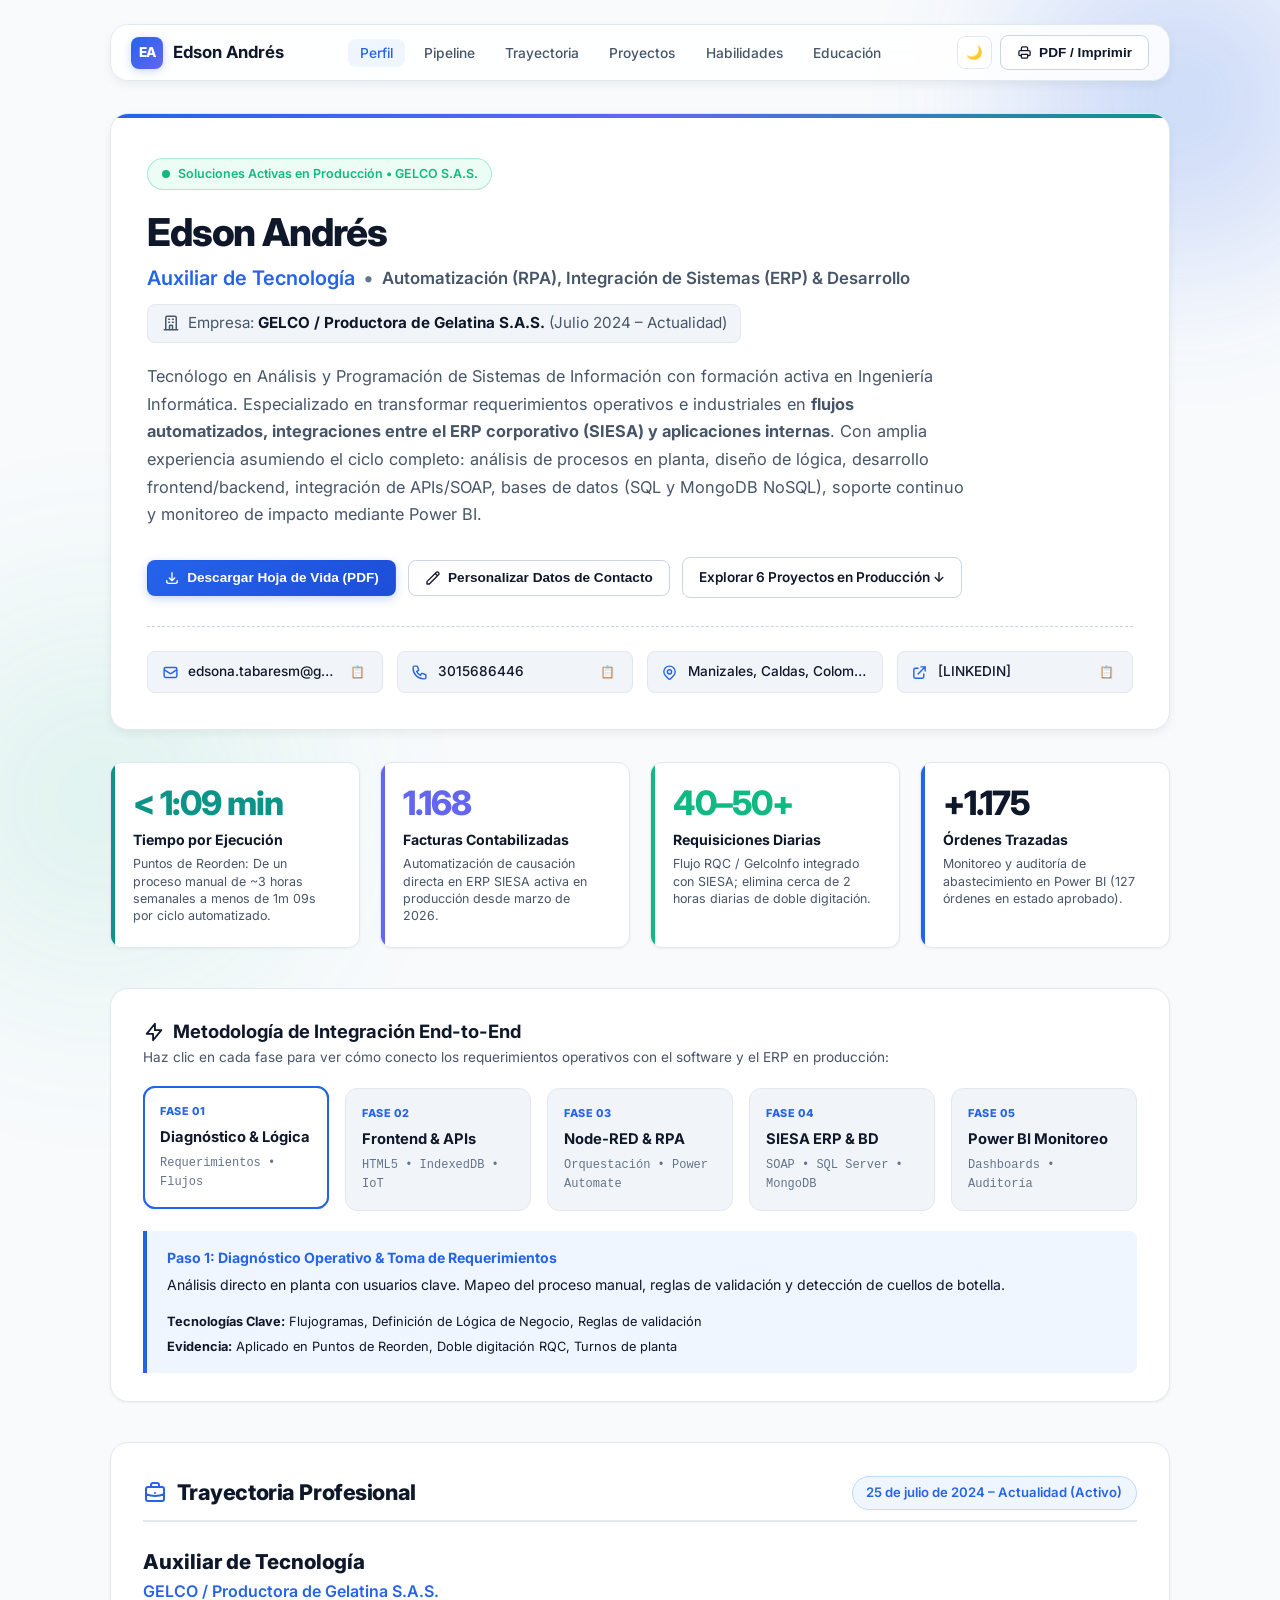
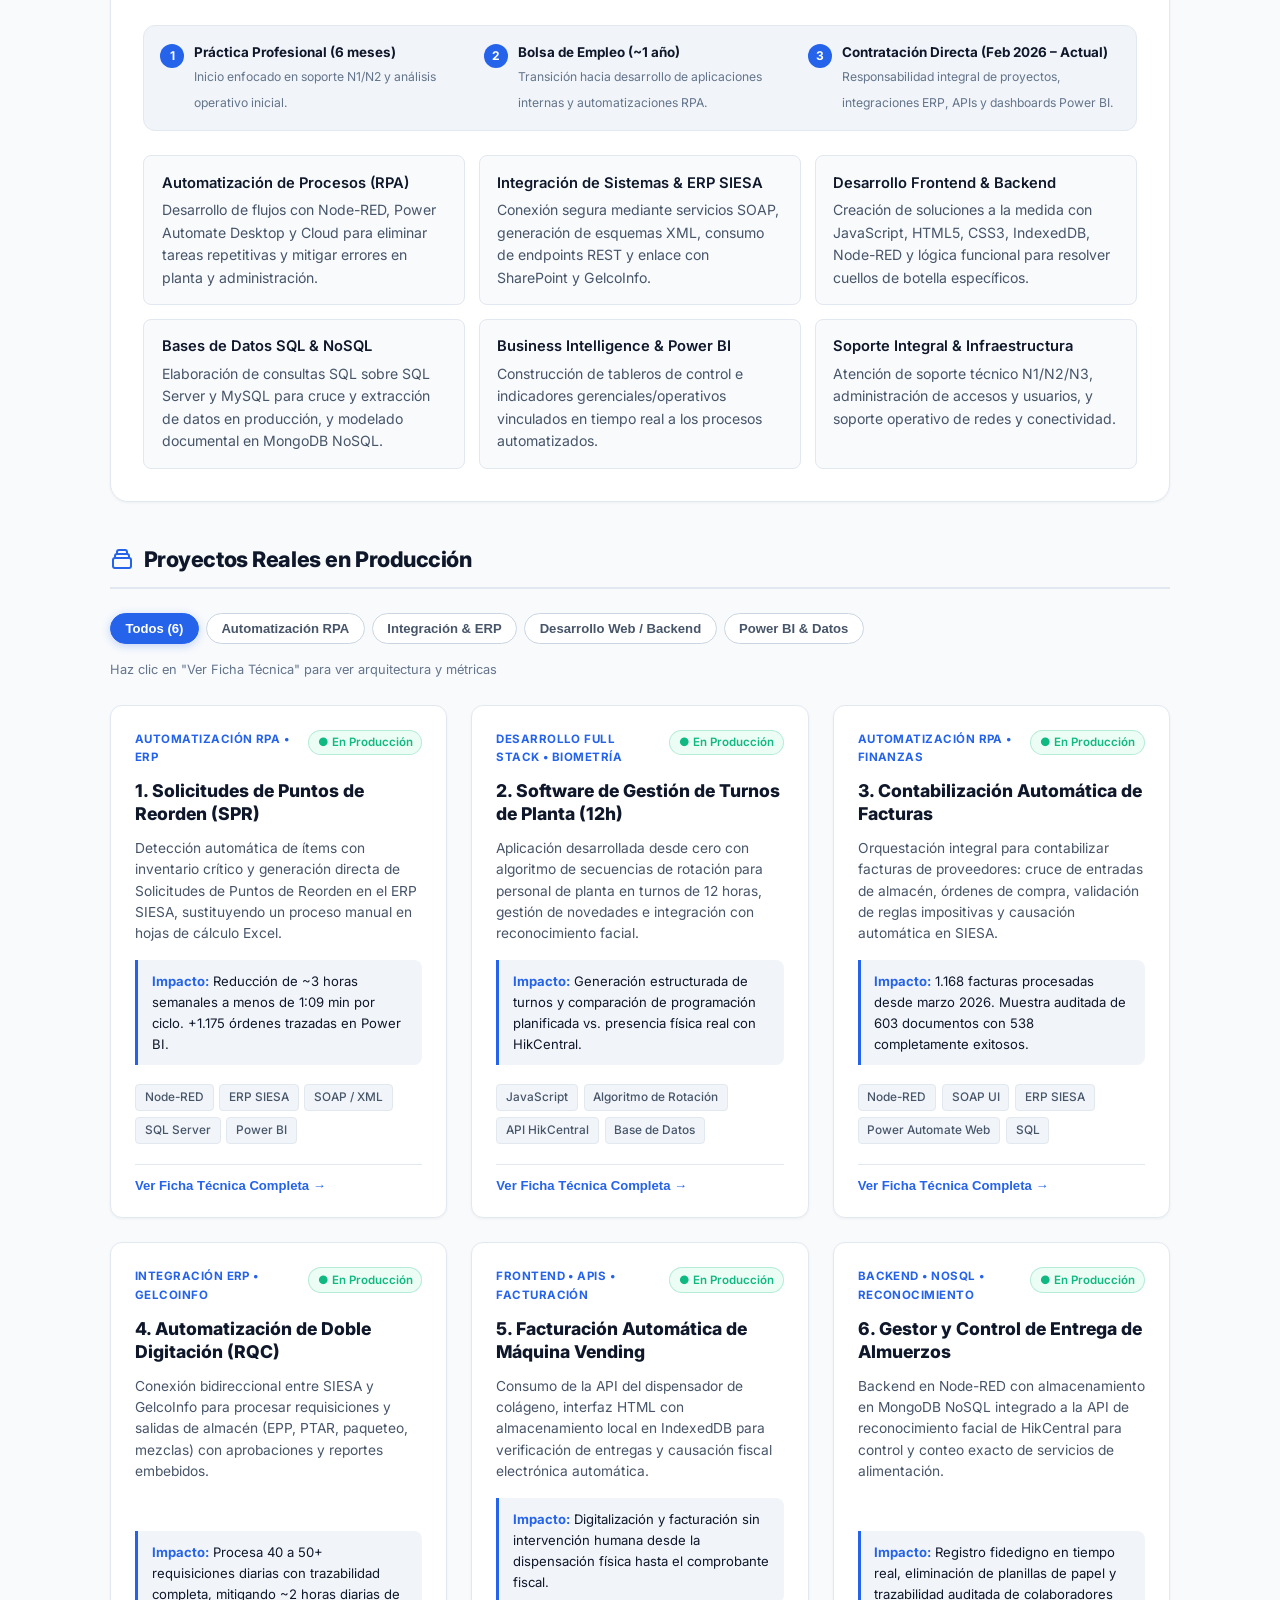
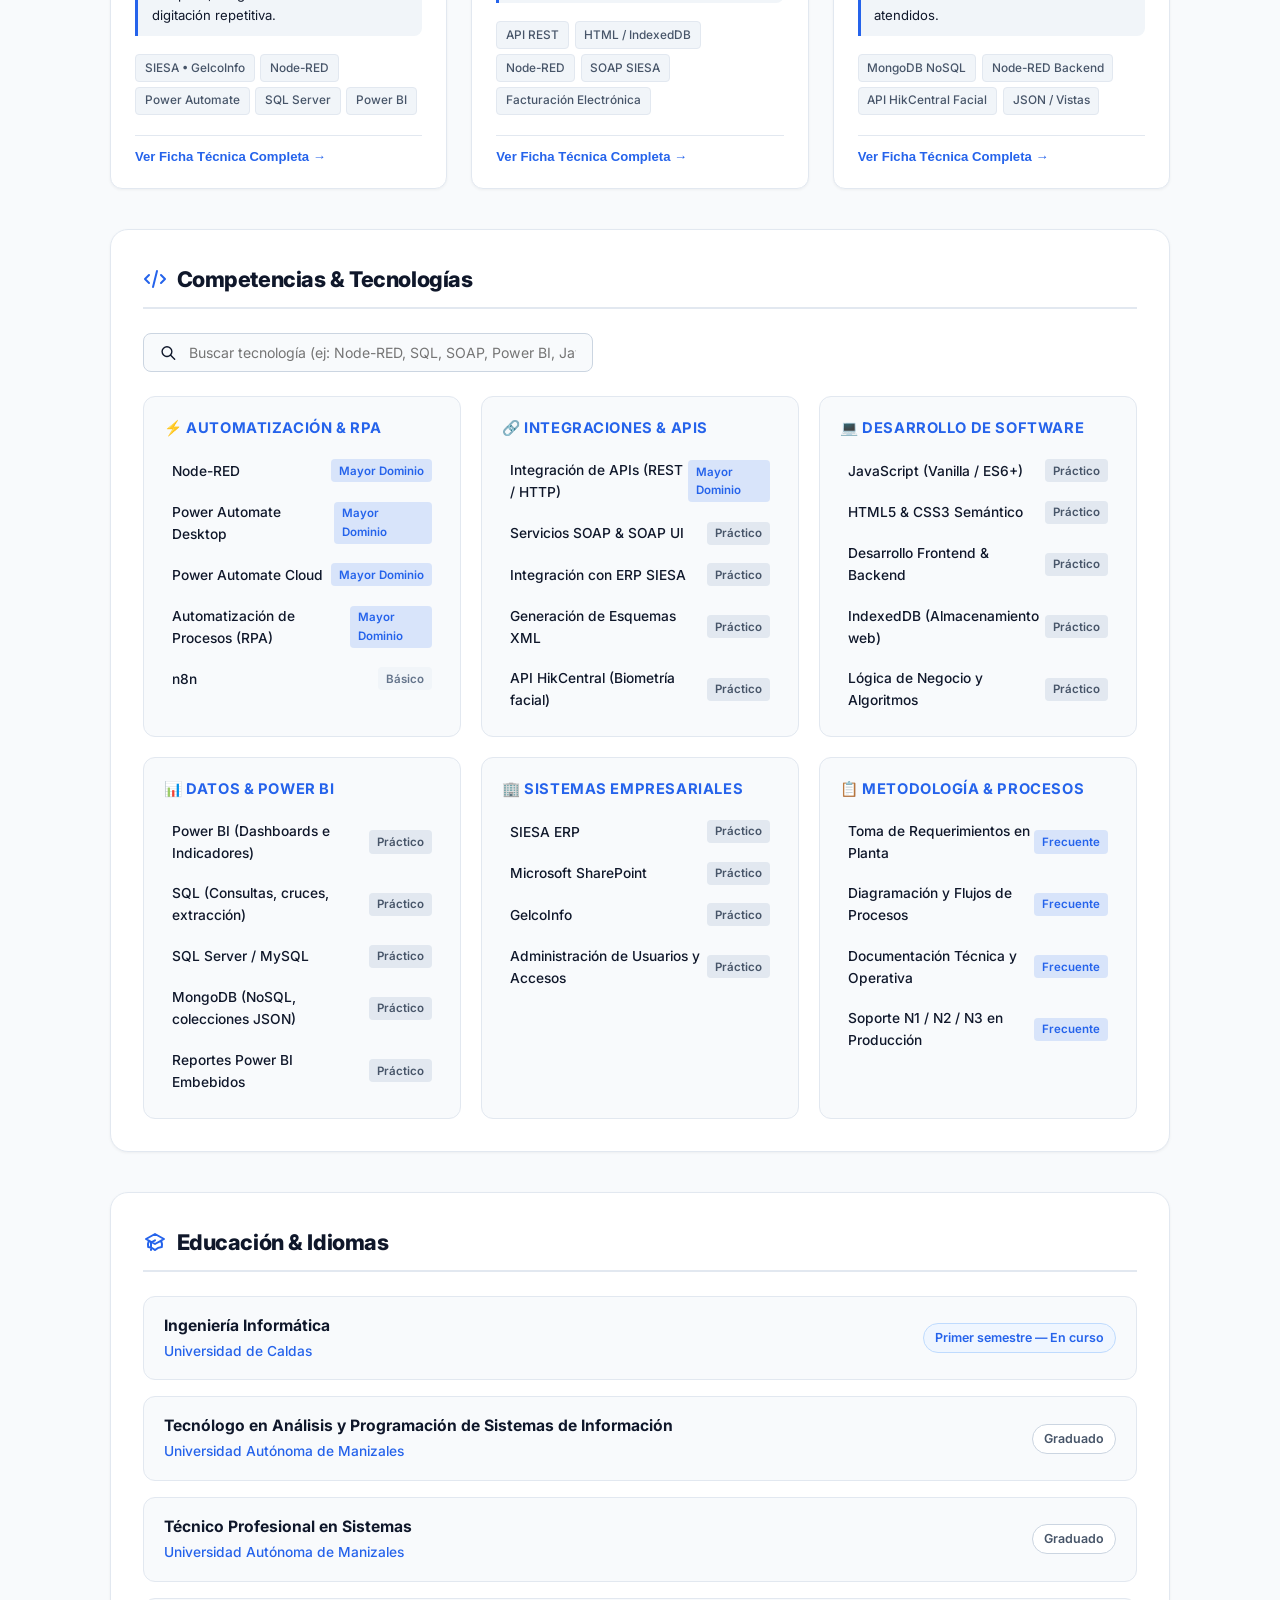
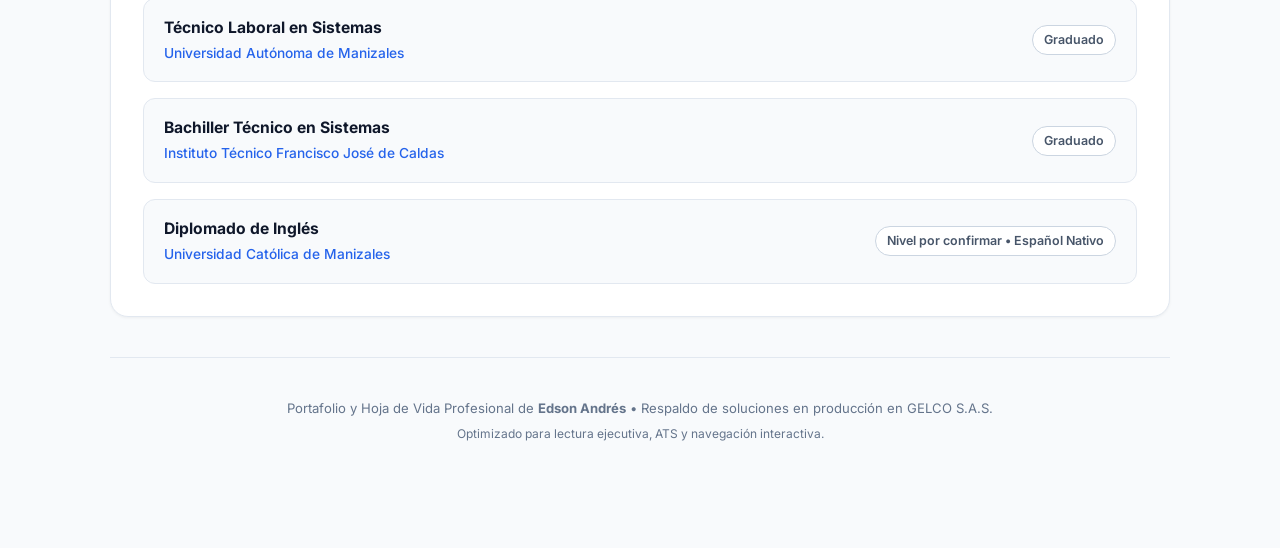
==== index.html @ 51ab99d8 "Initial commit: portafolio y hoja de vida interactiva" ====
<!DOCTYPE html>
<html lang="es">
<head>
  <meta charset="UTF-8">
  <meta name="viewport" content="width=device-width, initial-scale=1.0">
  <meta name="description" content="Hoja de Vida y Portafolio Tecnológico de Edson Andrés - Especialista en Automatización de Procesos (RPA), Integración de Sistemas ERP y Desarrollo">
  <title>Edson Andrés | Perfil Tecnológico & Automatización</title>

  <!-- Google Fonts: Inter moderna -->
  <link rel="preconnect" href="https://fonts.googleapis.com">
  <link rel="preconnect" href="https://fonts.gstatic.com" crossorigin>
  <link href="https://fonts.googleapis.com/css2?family=Inter:wght@400;500;600;700;800&family=JetBrains+Mono:wght@500;700&display=swap" rel="stylesheet">

  <!-- Estilos CSS -->
  <link rel="stylesheet" href="styles.css">
</head>
<body>

  <!-- Contenedor Principal -->
  <div class="app-container">

    <!-- 1. Barra de Navegación Flotante -->
    <nav class="main-nav" aria-label="Navegación principal">
      <a href="#sobre-mi" class="nav-brand">
        <div class="brand-badge">EA</div>
        <span id="nav-user-name">Edson Andrés</span>
      </a>

      <ul class="nav-links">
        <li><a href="#sobre-mi" class="nav-link active">Perfil</a></li>
        <li><a href="#pipeline" class="nav-link">Pipeline</a></li>
        <li><a href="#experiencia" class="nav-link">Trayectoria</a></li>
        <li><a href="#proyectos" class="nav-link">Proyectos</a></li>
        <li><a href="#habilidades" class="nav-link">Habilidades</a></li>
        <li><a href="#educacion" class="nav-link">Educación</a></li>
      </ul>

      <div class="nav-actions">
        <button id="btn-theme-toggle" class="btn-icon-only" title="Cambiar tema visual" aria-label="Modo Claro u Oscuro">
          🌙
        </button>
        <button class="btn btn-secondary action-print-cv" title="Exportar a PDF o Imprimir">
          <svg width="15" height="15" fill="none" stroke="currentColor" viewBox="0 0 24 24"><path stroke-linecap="round" stroke-linejoin="round" stroke-width="2" d="M17 17h2a2 2 0 002-2v-4a2 2 0 00-2-2H5a2 2 0 00-2 2v4a2 2 0 002 2h2m2 4h6a2 2 0 002-2v-4H7v4a2 2 0 002 2zm8-12V5a2 2 0 00-2-2H9a2 2 0 00-2 2v4h10z"/></svg>
          PDF / Imprimir
        </button>
      </div>
    </nav>

    <!-- 2. Hero Section / Perfil Profesional -->
    <header id="sobre-mi" class="hero-card">
      <div class="hero-status-pill">
        <span class="pulse-dot"></span>
        <span>Soluciones Activas en Producción • GELCO S.A.S.</span>
      </div>

      <div class="hero-header-flex">
        <div>
          <h1 class="hero-name" id="user-name">Edson Andrés</h1>
          <div class="hero-role">
            <span>Auxiliar de Tecnología</span>
            <span style="color:var(--text-tertiary); font-weight:400;">&bull;</span>
            <span style="color:var(--text-secondary); font-size:1.05rem;">Automatización (RPA), Integración de Sistemas (ERP) & Desarrollo</span>
          </div>

          <div class="hero-company-info">
            <svg width="18" height="18" fill="none" stroke="currentColor" viewBox="0 0 24 24"><path stroke-linecap="round" stroke-linejoin="round" stroke-width="2" d="M19 21V5a2 2 0 00-2-2H7a2 2 0 00-2 2v16m14 0h2m-2 0h-5m-9 0H3m2 0h5M9 7h1m-1 4h1m4-4h1m-1 4h1m-5 10v-5a1 1 0 011-1h2a1 1 0 011 1v5m-4 0h4"/></svg>
            <span>Empresa: <strong>GELCO / Productora de Gelatina S.A.S.</strong> (Julio 2024 – Actualidad)</span>
          </div>
        </div>
      </div>

      <p class="hero-summary">
        Tecnólogo en Análisis y Programación de Sistemas de Información con formación activa en Ingeniería Informática. Especializado en transformar requerimientos operativos e industriales en <strong>flujos automatizados, integraciones entre el ERP corporativo (SIESA) y aplicaciones internas</strong>. Con amplia experiencia asumiendo el ciclo completo: análisis de procesos en planta, diseño de lógica, desarrollo frontend/backend, integración de APIs/SOAP, bases de datos (SQL y MongoDB NoSQL), soporte continuo y monitoreo de impacto mediante Power BI.
      </p>

      <div class="hero-cta-group">
        <button class="btn btn-primary action-print-cv">
          <svg width="16" height="16" fill="none" stroke="currentColor" viewBox="0 0 24 24"><path stroke-linecap="round" stroke-linejoin="round" stroke-width="2" d="M4 16v1a3 3 0 003 3h10a3 3 0 003-3v-1m-4-4l-4 4m0 0l-4-4m4 4V4"/></svg>
          Descargar Hoja de Vida (PDF)
        </button>
        <button id="btn-open-contact-edit" class="btn btn-secondary">
          <svg width="16" height="16" fill="none" stroke="currentColor" viewBox="0 0 24 24"><path stroke-linecap="round" stroke-linejoin="round" stroke-width="2" d="M15.232 5.232l3.536 3.536m-2.036-5.036a2.5 2.5 0 113.536 3.536L6.5 21.036H3v-3.572L16.732 3.732z"/></svg>
          Personalizar Datos de Contacto
        </button>
        <a href="#proyectos" class="btn btn-secondary">
          Explorar 6 Proyectos en Producción &darr;
        </a>
      </div>

      <!-- Barra de Contacto Directo -->
      <div class="contact-strip">
        <div class="contact-pill">
          <svg fill="none" stroke="currentColor" viewBox="0 0 24 24"><path stroke-linecap="round" stroke-linejoin="round" stroke-width="2" d="M3 8l7.89 5.26a2 2 0 002.22 0L21 8M5 19h14a2 2 0 002-2V7a2 2 0 00-2-2H5a2 2 0 00-2 2v10a2 2 0 002 2z"/></svg>
          <a id="user-email-link" href="mailto:edson.andres.tech@gmail.com"><span id="user-email">edsona.tabaresm@gmail.com</span></a>
          <button class="copy-mini-btn" data-target="user-email" title="Copiar correo">📋</button>
        </div>

        <div class="contact-pill">
          <svg fill="none" stroke="currentColor" viewBox="0 0 24 24"><path stroke-linecap="round" stroke-linejoin="round" stroke-width="2" d="M3 5a2 2 0 012-2h3.28a1 1 0 01.948.684l1.498 4.493a1 1 0 01-.502 1.21l-2.257 1.13a11.042 11.042 0 005.516 5.516l1.13-2.257a1 1 0 011.21-.502l4.493 1.498a1 1 0 01.684.949V19a2 2 0 01-2 2h-1C9.716 21 3 14.284 3 6V5z"/></svg>
          <span id="user-phone">3015686446</span>
          <button class="copy-mini-btn" data-target="user-phone" title="Copiar teléfono">📋</button>
        </div>

        <div class="contact-pill">
          <svg fill="none" stroke="currentColor" viewBox="0 0 24 24"><path stroke-linecap="round" stroke-linejoin="round" stroke-width="2" d="M17.657 16.657L13.414 20.9a1.998 1.998 0 01-2.827 0l-4.244-4.243a8 8 0 1111.314 0z"/><path stroke-linecap="round" stroke-linejoin="round" stroke-width="2" d="M15 11a3 3 0 11-6 0 3 3 0 016 0z"/></svg>
          <span id="user-city">Manizales, Caldas, Colombia</span>
        </div>

        <div class="contact-pill">
          <svg fill="none" stroke="currentColor" viewBox="0 0 24 24"><path stroke-linecap="round" stroke-linejoin="round" stroke-width="2" d="M10 6H6a2 2 0 00-2 2v10a2 2 0 002 2h10a2 2 0 002-2v-4M14 4h6m0 0v6m0-6L10 14"/></svg>
          <a id="user-linkedin" href="https://www.linkedin.com/in/edson-andr%C3%A9s-tabares-mu%C3%B1oz-487396356?utm_source=share_via&utm_content=profile&utm_medium=member_ios" target="_blank" rel="noopener">[LINKEDIN]</a>
          <button class="copy-mini-btn" data-target="user-linkedin" title="Copiar enlace">📋</button>
        </div>
      </div>
    </header>

    <!-- 3. Contadores Dinámicos de Métricas de Producción -->
    <section class="metrics-section" aria-label="Métricas de Impacto">
      <div class="metric-box accent-teal">
        <div class="metric-val">&lt; 1:09 min</div>
        <div class="metric-title">Tiempo por Ejecución</div>
        <p class="metric-sub">Puntos de Reorden: De un proceso manual de ~3 horas semanales a menos de 1m 09s por ciclo automatizado.</p>
      </div>

      <div class="metric-box accent-indigo">
        <div class="metric-val">1.168</div>
        <div class="metric-title">Facturas Contabilizadas</div>
        <p class="metric-sub">Automatización de causación directa en ERP SIESA activa en producción desde marzo de 2026.</p>
      </div>

      <div class="metric-box accent-emerald">
        <div class="metric-val">40–50+</div>
        <div class="metric-title">Requisiciones Diarias</div>
        <p class="metric-sub">Flujo RQC / GelcoInfo integrado con SIESA; elimina cerca de 2 horas diarias de doble digitación.</p>
      </div>

      <div class="metric-box">
        <div class="metric-val">+1.175</div>
        <div class="metric-title">Órdenes Trazadas</div>
        <p class="metric-sub">Monitoreo y auditoría de abastecimiento en Power BI (127 órdenes en estado aprobado).</p>
      </div>
    </section>

    <!-- 4. Pipeline Interactivo de Arquitectura -->
    <section id="pipeline" class="pipeline-section">
      <div class="pipeline-header">
        <h2 class="pipeline-title">
          <svg width="22" height="22" fill="none" stroke="currentColor" viewBox="0 0 24 24"><path stroke-linecap="round" stroke-linejoin="round" stroke-width="2" d="M13 10V3L4 14h7v7l9-11h-7z"/></svg>
          Metodología de Integración End-to-End
        </h2>
        <p class="pipeline-desc">Haz clic en cada fase para ver cómo conecto los requerimientos operativos con el software y el ERP en producción:</p>
      </div>

      <div class="pipeline-flow">
        <div class="pipeline-node active" data-step="1">
          <div class="node-step-tag">Fase 01</div>
          <div class="node-name">Diagnóstico & Lógica</div>
          <div class="node-tech">Requerimientos &bull; Flujos</div>
        </div>

        <div class="pipeline-node" data-step="2">
          <div class="node-step-tag">Fase 02</div>
          <div class="node-name">Frontend & APIs</div>
          <div class="node-tech">HTML5 &bull; IndexedDB &bull; IoT</div>
        </div>

        <div class="pipeline-node" data-step="3">
          <div class="node-step-tag">Fase 03</div>
          <div class="node-name">Node-RED & RPA</div>
          <div class="node-tech">Orquestación &bull; Power Automate</div>
        </div>

        <div class="pipeline-node" data-step="4">
          <div class="node-step-tag">Fase 04</div>
          <div class="node-name">SIESA ERP & BD</div>
          <div class="node-tech">SOAP &bull; SQL Server &bull; MongoDB</div>
        </div>

        <div class="pipeline-node" data-step="5">
          <div class="node-step-tag">Fase 05</div>
          <div class="node-name">Power BI Monitoreo</div>
          <div class="node-tech">Dashboards &bull; Auditoría</div>
        </div>
      </div>

      <!-- Tarjeta Dinámica de Detalle del Paso -->
      <div class="pipeline-detail-card">
        <div class="pipeline-detail-text">
          <strong id="pipeline-step-title">Paso 1: Diagnóstico Operativo & Toma de Requerimientos</strong>
          <p id="pipeline-step-desc" style="margin-top:0.25rem;">Análisis directo en planta con usuarios clave. Mapeo del proceso manual, reglas de validación y detección de cuellos de botella.</p>
        </div>
        <div style="font-size:0.8rem; display:flex; flex-direction:column; gap:0.25rem;">
          <span id="pipeline-step-tech"><strong>Tecnologías Clave:</strong> Flujogramas, Definición de Lógica de Negocio, Reglas de validación</span>
          <span id="pipeline-step-projects"><strong>Evidencia:</strong> Aplicado en Puntos de Reorden, Doble digitación RQC, Turnos de planta</span>
        </div>
      </div>
    </section>

    <!-- 5. Experiencia & Trayectoria Profesional -->
    <section id="experiencia" class="experience-card">
      <div class="section-heading-wrap">
        <h2 class="section-main-title">
          <svg fill="none" stroke="currentColor" viewBox="0 0 24 24"><path stroke-linecap="round" stroke-linejoin="round" stroke-width="2" d="M21 13.255A23.931 23.931 0 0112 15c-3.183 0-6.22-.62-9-1.745M16 6V4a2 2 0 00-2-2h-4a2 2 0 00-2 2v2m4 6h.01M5 20h14a2 2 0 002-2V8a2 2 0 00-2-2H5a2 2 0 00-2 2v10a2 2 0 002 2z"/></svg>
          Trayectoria Profesional
        </h2>
        <span class="exp-period-badge">25 de julio de 2024 – Actualidad (Activo)</span>
      </div>

      <div class="exp-main-header">
        <div>
          <h3 class="exp-title-role">Auxiliar de Tecnología</h3>
          <p class="exp-company-highlight">GELCO / Productora de Gelatina S.A.S.</p>
        </div>
      </div>

      <!-- Evolución en Gelco -->
      <div class="career-phases">
        <div class="phase-item">
          <div class="phase-step-num">1</div>
          <div class="phase-desc">
            <strong>Práctica Profesional (6 meses)</strong>
            <span>Inicio enfocado en soporte N1/N2 y análisis operativo inicial.</span>
          </div>
        </div>

        <div class="phase-item">
          <div class="phase-step-num">2</div>
          <div class="phase-desc">
            <strong>Bolsa de Empleo (~1 año)</strong>
            <span>Transición hacia desarrollo de aplicaciones internas y automatizaciones RPA.</span>
          </div>
        </div>

        <div class="phase-item">
          <div class="phase-step-num">3</div>
          <div class="phase-desc">
            <strong>Contratación Directa (Feb 2026 – Actual)</strong>
            <span>Responsabilidad integral de proyectos, integraciones ERP, APIs y dashboards Power BI.</span>
          </div>
        </div>
      </div>

      <!-- Cuadrícula de Responsabilidades Reales -->
      <div class="responsibilities-grid">
        <div class="resp-card">
          <strong>Automatización de Procesos (RPA)</strong>
          Desarrollo de flujos con Node-RED, Power Automate Desktop y Cloud para eliminar tareas repetitivas y mitigar errores en planta y administración.
        </div>
        <div class="resp-card">
          <strong>Integración de Sistemas & ERP SIESA</strong>
          Conexión segura mediante servicios SOAP, generación de esquemas XML, consumo de endpoints REST y enlace con SharePoint y GelcoInfo.
        </div>
        <div class="resp-card">
          <strong>Desarrollo Frontend & Backend</strong>
          Creación de soluciones a la medida con JavaScript, HTML5, CSS3, IndexedDB, Node-RED y lógica funcional para resolver cuellos de botella específicos.
        </div>
        <div class="resp-card">
          <strong>Bases de Datos SQL & NoSQL</strong>
          Elaboración de consultas SQL sobre SQL Server y MySQL para cruce y extracción de datos en producción, y modelado documental en MongoDB NoSQL.
        </div>
        <div class="resp-card">
          <strong>Business Intelligence & Power BI</strong>
          Construcción de tableros de control e indicadores gerenciales/operativos vinculados en tiempo real a los procesos automatizados.
        </div>
        <div class="resp-card">
          <strong>Soporte Integral & Infraestructura</strong>
          Atención de soporte técnico N1/N2/N3, administración de accesos y usuarios, y soporte operativo de redes y conectividad.
        </div>
      </div>
    </section>

    <!-- 6. Portafolio de Proyectos Destacados en Producción -->
    <section id="proyectos">
      <div class="section-heading-wrap">
        <h2 class="section-main-title">
          <svg fill="none" stroke="currentColor" viewBox="0 0 24 24"><path stroke-linecap="round" stroke-linejoin="round" stroke-width="2" d="M19 11H5m14 0a2 2 0 012 2v6a2 2 0 01-2 2H5a2 2 0 01-2-2v-6a2 2 0 012-2m14 0V9a2 2 0 00-2-2M5 11V9a2 2 0 012-2m0 0V5a2 2 0 012-2h6a2 2 0 012 2v2M7 7h10"/></svg>
          Proyectos Reales en Producción
        </h2>
      </div>

      <div class="projects-header-bar">
        <div class="filter-pills">
          <button class="filter-pill active" data-filter="all">Todos (6)</button>
          <button class="filter-pill" data-filter="rpa">Automatización RPA</button>
          <button class="filter-pill" data-filter="integration">Integración & ERP</button>
          <button class="filter-pill" data-filter="dev">Desarrollo Web / Backend</button>
          <button class="filter-pill" data-filter="data">Power BI & Datos</button>
        </div>
        <span style="font-size:0.8rem; color:var(--text-tertiary);">Haz clic en "Ver Ficha Técnica" para ver arquitectura y métricas</span>
      </div>

      <div class="projects-grid">

        <!-- Proyecto 1: Puntos de Reorden -->
        <article class="project-card-interactive" data-category="rpa integration data">
          <div class="p-card-top">
            <span class="p-card-category">Automatización RPA &bull; ERP</span>
            <span class="p-card-status">● En Producción</span>
          </div>
          <h3 class="p-card-title">1. Solicitudes de Puntos de Reorden (SPR)</h3>
          <p class="p-card-summary">
            Detección automática de ítems con inventario crítico y generación directa de Solicitudes de Puntos de Reorden en el ERP SIESA, sustituyendo un proceso manual en hojas de cálculo Excel.
          </p>
          <div class="p-card-metric-highlight">
            <strong>Impacto:</strong> Reducción de ~3 horas semanales a menos de 1:09 min por ciclo. +1.175 órdenes trazadas en Power BI.
          </div>
          <div class="p-card-tags">
            <span class="p-tag">Node-RED</span>
            <span class="p-tag">ERP SIESA</span>
            <span class="p-tag">SOAP / XML</span>
            <span class="p-tag">SQL Server</span>
            <span class="p-tag">Power BI</span>
          </div>
          <div class="p-card-footer">
            <button class="btn-open-modal" data-project-id="1">
              Ver Ficha Técnica Completa &rarr;
            </button>
          </div>
        </article>

        <!-- Proyecto 2: Software de Turnos -->
        <article class="project-card-interactive" data-category="dev integration">
          <div class="p-card-top">
            <span class="p-card-category">Desarrollo Full Stack &bull; Biometría</span>
            <span class="p-card-status">● En Producción</span>
          </div>
          <h3 class="p-card-title">2. Software de Gestión de Turnos de Planta (12h)</h3>
          <p class="p-card-summary">
            Aplicación desarrollada desde cero con algoritmo de secuencias de rotación para personal de planta en turnos de 12 horas, gestión de novedades e integración con reconocimiento facial.
          </p>
          <div class="p-card-metric-highlight">
            <strong>Impacto:</strong> Generación estructurada de turnos y comparación de programación planificada vs. presencia física real con HikCentral.
          </div>
          <div class="p-card-tags">
            <span class="p-tag">JavaScript</span>
            <span class="p-tag">Algoritmo de Rotación</span>
            <span class="p-tag">API HikCentral</span>
            <span class="p-tag">Base de Datos</span>
          </div>
          <div class="p-card-footer">
            <button class="btn-open-modal" data-project-id="2">
              Ver Ficha Técnica Completa &rarr;
            </button>
          </div>
        </article>

        <!-- Proyecto 3: Contabilización Automática de Facturas -->
        <article class="project-card-interactive" data-category="rpa integration">
          <div class="p-card-top">
            <span class="p-card-category">Automatización RPA &bull; Finanzas</span>
            <span class="p-card-status">● En Producción</span>
          </div>
          <h3 class="p-card-title">3. Contabilización Automática de Facturas</h3>
          <p class="p-card-summary">
            Orquestación integral para contabilizar facturas de proveedores: cruce de entradas de almacén, órdenes de compra, validación de reglas impositivas y causación automática en SIESA.
          </p>
          <div class="p-card-metric-highlight">
            <strong>Impacto:</strong> 1.168 facturas procesadas desde marzo 2026. Muestra auditada de 603 documentos con 538 completamente exitosos.
          </div>
          <div class="p-card-tags">
            <span class="p-tag">Node-RED</span>
            <span class="p-tag">SOAP UI</span>
            <span class="p-tag">ERP SIESA</span>
            <span class="p-tag">Power Automate Web</span>
            <span class="p-tag">SQL</span>
          </div>
          <div class="p-card-footer">
            <button class="btn-open-modal" data-project-id="3">
              Ver Ficha Técnica Completa &rarr;
            </button>
          </div>
        </article>

        <!-- Proyecto 4: Automatización de Doble Digitación / RQC -->
        <article class="project-card-interactive" data-category="rpa integration data">
          <div class="p-card-top">
            <span class="p-card-category">Integración ERP &bull; GelcoInfo</span>
            <span class="p-card-status">● En Producción</span>
          </div>
          <h3 class="p-card-title">4. Automatización de Doble Digitación (RQC)</h3>
          <p class="p-card-summary">
            Conexión bidireccional entre SIESA y GelcoInfo para procesar requisiciones y salidas de almacén (EPP, PTAR, paqueteo, mezclas) con aprobaciones y reportes embebidos.
          </p>
          <div class="p-card-metric-highlight">
            <strong>Impacto:</strong> Procesa 40 a 50+ requisiciones diarias con trazabilidad completa, mitigando ~2 horas diarias de digitación repetitiva.
          </div>
          <div class="p-card-tags">
            <span class="p-tag">SIESA &bull; GelcoInfo</span>
            <span class="p-tag">Node-RED</span>
            <span class="p-tag">Power Automate</span>
            <span class="p-tag">SQL Server</span>
            <span class="p-tag">Power BI</span>
          </div>
          <div class="p-card-footer">
            <button class="btn-open-modal" data-project-id="4">
              Ver Ficha Técnica Completa &rarr;
            </button>
          </div>
        </article>

        <!-- Proyecto 5: Máquina Vending Colágeno -->
        <article class="project-card-interactive" data-category="dev rpa integration">
          <div class="p-card-top">
            <span class="p-card-category">Frontend &bull; APIs &bull; Facturación</span>
            <span class="p-card-status">● En Producción</span>
          </div>
          <h3 class="p-card-title">5. Facturación Automática de Máquina Vending</h3>
          <p class="p-card-summary">
            Consumo de la API del dispensador de colágeno, interfaz HTML con almacenamiento local en IndexedDB para verificación de entregas y causación fiscal electrónica automática.
          </p>
          <div class="p-card-metric-highlight">
            <strong>Impacto:</strong> Digitalización y facturación sin intervención humana desde la dispensación física hasta el comprobante fiscal.
          </div>
          <div class="p-card-tags">
            <span class="p-tag">API REST</span>
            <span class="p-tag">HTML / IndexedDB</span>
            <span class="p-tag">Node-RED</span>
            <span class="p-tag">SOAP SIESA</span>
            <span class="p-tag">Facturación Electrónica</span>
          </div>
          <div class="p-card-footer">
            <button class="btn-open-modal" data-project-id="5">
              Ver Ficha Técnica Completa &rarr;
            </button>
          </div>
        </article>

        <!-- Proyecto 6: Gestor de Almuerzos -->
        <article class="project-card-interactive" data-category="dev integration data">
          <div class="p-card-top">
            <span class="p-card-category">Backend &bull; NoSQL &bull; Reconocimiento</span>
            <span class="p-card-status">● En Producción</span>
          </div>
          <h3 class="p-card-title">6. Gestor y Control de Entrega de Almuerzos</h3>
          <p class="p-card-summary">
            Backend en Node-RED con almacenamiento en MongoDB NoSQL integrado a la API de reconocimiento facial de HikCentral para control y conteo exacto de servicios de alimentación.
          </p>
          <div class="p-card-metric-highlight">
            <strong>Impacto:</strong> Registro fidedigno en tiempo real, eliminación de planillas de papel y trazabilidad auditada de colaboradores atendidos.
          </div>
          <div class="p-card-tags">
            <span class="p-tag">MongoDB NoSQL</span>
            <span class="p-tag">Node-RED Backend</span>
            <span class="p-tag">API HikCentral Facial</span>
            <span class="p-tag">JSON / Vistas</span>
          </div>
          <div class="p-card-footer">
            <button class="btn-open-modal" data-project-id="6">
              Ver Ficha Técnica Completa &rarr;
            </button>
          </div>
        </article>

      </div>
    </section>

    <!-- 7. Matriz de Competencias con Buscador Interactivo -->
    <section id="habilidades" class="skills-section-wrapper">
      <div class="section-heading-wrap">
        <h2 class="section-main-title">
          <svg fill="none" stroke="currentColor" viewBox="0 0 24 24"><path stroke-linecap="round" stroke-linejoin="round" stroke-width="2" d="M10 20l4-16m4 4l4 4-4 4M6 16l-4-4 4-4"/></svg>
          Competencias & Tecnologías
        </h2>
      </div>

      <!-- Buscador en tiempo real -->
      <div class="skills-search-bar">
        <svg width="18" height="18" fill="none" stroke="currentColor" viewBox="0 0 24 24"><path stroke-linecap="round" stroke-linejoin="round" stroke-width="2" d="M21 21l-6-6m2-5a7 7 0 11-14 0 7 7 0 0114 0z"/></svg>
        <input type="text" id="input-skill-search" placeholder="Buscar tecnología (ej: Node-RED, SQL, SOAP, Power BI, JavaScript)..." aria-label="Buscar habilidad">
      </div>

      <div class="skills-categories-grid">

        <!-- Categoría 1 -->
        <div class="skill-domain-card">
          <h3 class="skill-domain-title">⚡ Automatización & RPA</h3>
          <div class="skills-items-list">
            <div class="skill-entry">
              <span class="skill-entry-name">Node-RED</span>
              <span class="skill-level-tag tag-dominio">Mayor Dominio</span>
            </div>
            <div class="skill-entry">
              <span class="skill-entry-name">Power Automate Desktop</span>
              <span class="skill-level-tag tag-dominio">Mayor Dominio</span>
            </div>
            <div class="skill-entry">
              <span class="skill-entry-name">Power Automate Cloud</span>
              <span class="skill-level-tag tag-dominio">Mayor Dominio</span>
            </div>
            <div class="skill-entry">
              <span class="skill-entry-name">Automatización de Procesos (RPA)</span>
              <span class="skill-level-tag tag-dominio">Mayor Dominio</span>
            </div>
            <div class="skill-entry">
              <span class="skill-entry-name">n8n</span>
              <span class="skill-level-tag tag-basico">Básico</span>
            </div>
          </div>
        </div>

        <!-- Categoría 2 -->
        <div class="skill-domain-card">
          <h3 class="skill-domain-title">🔗 Integraciones & APIs</h3>
          <div class="skills-items-list">
            <div class="skill-entry">
              <span class="skill-entry-name">Integración de APIs (REST / HTTP)</span>
              <span class="skill-level-tag tag-dominio">Mayor Dominio</span>
            </div>
            <div class="skill-entry">
              <span class="skill-entry-name">Servicios SOAP & SOAP UI</span>
              <span class="skill-level-tag tag-practico">Práctico</span>
            </div>
            <div class="skill-entry">
              <span class="skill-entry-name">Integración con ERP SIESA</span>
              <span class="skill-level-tag tag-practico">Práctico</span>
            </div>
            <div class="skill-entry">
              <span class="skill-entry-name">Generación de Esquemas XML</span>
              <span class="skill-level-tag tag-practico">Práctico</span>
            </div>
            <div class="skill-entry">
              <span class="skill-entry-name">API HikCentral (Biometría facial)</span>
              <span class="skill-level-tag tag-practico">Práctico</span>
            </div>
          </div>
        </div>

        <!-- Categoría 3 -->
        <div class="skill-domain-card">
          <h3 class="skill-domain-title">💻 Desarrollo de Software</h3>
          <div class="skills-items-list">
            <div class="skill-entry">
              <span class="skill-entry-name">JavaScript (Vanilla / ES6+)</span>
              <span class="skill-level-tag tag-practico">Práctico</span>
            </div>
            <div class="skill-entry">
              <span class="skill-entry-name">HTML5 & CSS3 Semántico</span>
              <span class="skill-level-tag tag-practico">Práctico</span>
            </div>
            <div class="skill-entry">
              <span class="skill-entry-name">Desarrollo Frontend & Backend</span>
              <span class="skill-level-tag tag-practico">Práctico</span>
            </div>
            <div class="skill-entry">
              <span class="skill-entry-name">IndexedDB (Almacenamiento web)</span>
              <span class="skill-level-tag tag-practico">Práctico</span>
            </div>
            <div class="skill-entry">
              <span class="skill-entry-name">Lógica de Negocio y Algoritmos</span>
              <span class="skill-level-tag tag-practico">Práctico</span>
            </div>
          </div>
        </div>

        <!-- Categoría 4 -->
        <div class="skill-domain-card">
          <h3 class="skill-domain-title">📊 Datos & Power BI</h3>
          <div class="skills-items-list">
            <div class="skill-entry">
              <span class="skill-entry-name">Power BI (Dashboards e Indicadores)</span>
              <span class="skill-level-tag tag-practico">Práctico</span>
            </div>
            <div class="skill-entry">
              <span class="skill-entry-name">SQL (Consultas, cruces, extracción)</span>
              <span class="skill-level-tag tag-practico">Práctico</span>
            </div>
            <div class="skill-entry">
              <span class="skill-entry-name">SQL Server / MySQL</span>
              <span class="skill-level-tag tag-practico">Práctico</span>
            </div>
            <div class="skill-entry">
              <span class="skill-entry-name">MongoDB (NoSQL, colecciones JSON)</span>
              <span class="skill-level-tag tag-practico">Práctico</span>
            </div>
            <div class="skill-entry">
              <span class="skill-entry-name">Reportes Power BI Embebidos</span>
              <span class="skill-level-tag tag-practico">Práctico</span>
            </div>
          </div>
        </div>

        <!-- Categoría 5 -->
        <div class="skill-domain-card">
          <h3 class="skill-domain-title">🏢 Sistemas Empresariales</h3>
          <div class="skills-items-list">
            <div class="skill-entry">
              <span class="skill-entry-name">SIESA ERP</span>
              <span class="skill-level-tag tag-practico">Práctico</span>
            </div>
            <div class="skill-entry">
              <span class="skill-entry-name">Microsoft SharePoint</span>
              <span class="skill-level-tag tag-practico">Práctico</span>
            </div>
            <div class="skill-entry">
              <span class="skill-entry-name">GelcoInfo</span>
              <span class="skill-level-tag tag-practico">Práctico</span>
            </div>
            <div class="skill-entry">
              <span class="skill-entry-name">Administración de Usuarios y Accesos</span>
              <span class="skill-level-tag tag-practico">Práctico</span>
            </div>
          </div>
        </div>

        <!-- Categoría 6 -->
        <div class="skill-domain-card">
          <h3 class="skill-domain-title">📋 Metodología & Procesos</h3>
          <div class="skills-items-list">
            <div class="skill-entry">
              <span class="skill-entry-name">Toma de Requerimientos en Planta</span>
              <span class="skill-level-tag tag-dominio">Frecuente</span>
            </div>
            <div class="skill-entry">
              <span class="skill-entry-name">Diagramación y Flujos de Procesos</span>
              <span class="skill-level-tag tag-dominio">Frecuente</span>
            </div>
            <div class="skill-entry">
              <span class="skill-entry-name">Documentación Técnica y Operativa</span>
              <span class="skill-level-tag tag-dominio">Frecuente</span>
            </div>
            <div class="skill-entry">
              <span class="skill-entry-name">Soporte N1 / N2 / N3 en Producción</span>
              <span class="skill-level-tag tag-dominio">Frecuente</span>
            </div>
          </div>
        </div>

      </div>
    </section>

    <!-- 8. Educación Formal & Formación -->
    <section id="educacion" class="education-section">
      <div class="section-heading-wrap">
        <h2 class="section-main-title">
          <svg fill="none" stroke="currentColor" viewBox="0 0 24 24"><path stroke-linecap="round" stroke-linejoin="round" stroke-width="2" d="M12 14l9-5-9-5-9 5 9 5zm0 0l6.16-3.422a12.083 12.083 0 01.665 6.479A11.952 11.952 0 0012 20.055a11.952 11.952 0 00-6.824-2.998 12.078 12.078 0 01.665-6.479L12 14zm-4 6v-7.5l4-2.222"/></svg>
          Educación & Idiomas
        </h2>
      </div>

      <div class="edu-timeline-modern">
        <div class="edu-row">
          <div>
            <h3 class="edu-title">Ingeniería Informática</h3>
            <span class="edu-place">Universidad de Caldas</span>
          </div>
          <span class="edu-badge in-progress">Primer semestre — En curso</span>
        </div>

        <div class="edu-row">
          <div>
            <h3 class="edu-title">Tecnólogo en Análisis y Programación de Sistemas de Información</h3>
            <span class="edu-place">Universidad Autónoma de Manizales</span>
          </div>
          <span class="edu-badge">Graduado</span>
        </div>

        <div class="edu-row">
          <div>
            <h3 class="edu-title">Técnico Profesional en Sistemas</h3>
            <span class="edu-place">Universidad Autónoma de Manizales</span>
          </div>
          <span class="edu-badge">Graduado</span>
        </div>

        <div class="edu-row">
          <div>
            <h3 class="edu-title">Técnico Laboral en Sistemas</h3>
            <span class="edu-place">Universidad Autónoma de Manizales</span>
          </div>
          <span class="edu-badge">Graduado</span>
        </div>

        <div class="edu-row">
          <div>
            <h3 class="edu-title">Bachiller Técnico en Sistemas</h3>
            <span class="edu-place">Instituto Técnico Francisco José de Caldas</span>
          </div>
          <span class="edu-badge">Graduado</span>
        </div>

        <div class="edu-row">
          <div>
            <h3 class="edu-title">Diplomado de Inglés</h3>
            <span class="edu-place">Universidad Católica de Manizales</span>
          </div>
          <span class="edu-badge">Nivel por confirmar &bull; Español Nativo</span>
        </div>
      </div>
    </section>

    <!-- Footer Corporativo -->
    <footer class="app-footer">
      <p>Portafolio y Hoja de Vida Profesional de <strong>Edson Andrés</strong> &bull; Respaldo de soluciones en producción en GELCO S.A.S.</p>
      <p style="margin-top:0.35rem; font-size:0.75rem;">Optimizado para lectura ejecutiva, ATS y navegación interactiva.</p>
    </footer>

  </div>

  <!-- Botón Flotante Scroll-to-Top -->
  <button id="btn-scroll-top" class="scroll-top-btn" title="Volver al inicio" aria-label="Subir al inicio">
    <svg width="20" height="20" fill="none" stroke="currentColor" viewBox="0 0 24 24"><path stroke-linecap="round" stroke-linejoin="round" stroke-width="2" d="M5 10l7-7m0 0l7 7m-7-7v18"/></svg>
  </button>

  <!-- Modal Interactivo: Ficha Técnica de Proyecto -->
  <div id="modal-project-spec" class="modal-overlay" role="dialog" aria-modal="true" aria-labelledby="modal-proj-title">
    <div class="modal-container">
      <div class="modal-top-bar">
        <div>
          <span id="modal-proj-status" class="p-card-status">En Producción</span>
          <h3 id="modal-proj-title" class="modal-heading" style="margin-top:0.35rem;">Título del Proyecto</h3>
        </div>
        <button id="btn-close-project-modal" class="btn-close-modal" aria-label="Cerrar ficha">&times;</button>
      </div>

      <div class="modal-content-area">
        <div class="modal-section-block">
          <span class="modal-section-title">El Problema / Reto Operativo</span>
          <p id="modal-proj-problem" class="modal-section-p">Descripción del problema.</p>
        </div>

        <div class="modal-section-block">
          <span class="modal-section-title">Solución Técnica & Arquitectura</span>
          <p id="modal-proj-solution" class="modal-section-p">Descripción técnica de la solución.</p>
        </div>

        <div class="modal-section-block">
          <span class="modal-section-title">Rol & Participación Integral</span>
          <p id="modal-proj-role" class="modal-section-p">Alcance de responsabilidades.</p>
        </div>

        <div class="modal-section-block">
          <span class="modal-section-title">Impacto Medido en Producción</span>
          <div id="modal-proj-metrics" class="modal-result-box">Métricas reales.</div>
        </div>

        <div class="modal-section-block">
          <span class="modal-section-title">Tecnologías Aplicadas</span>
          <div id="modal-proj-techs" class="modal-tech-flex"></div>
        </div>
      </div>
    </div>
  </div>

  <!-- Modal Interactivo: Edición Rápida de Contacto -->
  <div id="modal-edit-contact" class="modal-overlay" role="dialog" aria-modal="true" aria-labelledby="modal-contact-title">
    <div class="modal-container" style="max-width:500px;">
      <div class="modal-top-bar">
        <h3 id="modal-contact-title" class="modal-heading">Personalizar Datos de Contacto</h3>
        <button id="btn-close-edit-modal" class="btn-close-modal" aria-label="Cerrar modal">&times;</button>
      </div>

      <div class="modal-content-area">
        <p style="font-size:0.84rem; color:var(--text-secondary);">
          Actualiza tus datos para que aparezcan en el encabezado y en el documento impreso. Se guardan en tu navegador localmente.
        </p>

        <div class="form-input-group">
          <label for="in-name">Nombre Completo:</label>
          <input type="text" id="in-name" placeholder="Ej: Edson Andrés">
        </div>

        <div class="form-input-group">
          <label for="in-email">Correo Electrónico:</label>
          <input type="email" id="in-email" placeholder="tu-correo@ejemplo.com">
        </div>

        <div class="form-input-group">
          <label for="in-phone">Teléfono / WhatsApp:</label>
          <input type="text" id="in-phone" placeholder="(+57) 300 000 0000">
        </div>

        <div class="form-input-group">
          <label for="in-city">Ciudad / País:</label>
          <input type="text" id="in-city" placeholder="Manizales, Caldas, Colombia">
        </div>

        <div class="form-input-group">
          <label for="in-linkedin">LinkedIn (URL o usuario):</label>
          <input type="text" id="in-linkedin" placeholder="linkedin.com/in/tu-perfil">
        </div>
      </div>

      <div class="modal-top-bar" style="border-top:1px solid var(--border-light); border-bottom:none; position:static;">
        <button id="btn-reset-contact" class="btn btn-secondary" style="color:#ef4444; border-color:transparent;">Restablecer</button>
        <div style="display:flex; gap:0.5rem;">
          <button id="btn-cancel-edit" class="btn btn-secondary">Cancelar</button>
          <button id="btn-save-contact" class="btn btn-primary">Guardar Cambios</button>
        </div>
      </div>
    </div>
  </div>

  <!-- JavaScript -->
  <script src="script.js"></script>
</body>
</html>
---- styles.css ----
/* ==========================================================================
   PORTAFOLIO & HOJA DE VIDA PROFESIONAL INTERACTIVA - EDSON ANDRÉS
   Diseño: Corporativo Tecnológico Premium, Dinámico, Interactivo y ATS-Ready
   ========================================================================== */

:root {
  /* Paleta Corporativa Tecnológica Premium (Modo Claro) */
  --bg-body: #f8fafc;
  --bg-surface: #ffffff;
  --bg-surface-elevated: #ffffff;
  --bg-subtle: #f1f5f9;
  --bg-glass: rgba(255, 255, 255, 0.85);

  --primary: #2563eb;          /* Azul tecnológico vibrante */
  --primary-hover: #1d4ed8;
  --primary-light: #eff6ff;
  --primary-border: #bfdbfe;
  --primary-glow: rgba(37, 99, 235, 0.25);

  --accent-teal: #0d9488;      /* Para automatización / RPA */
  --accent-teal-light: #f0fdfa;
  --accent-teal-border: #99f6e4;

  --accent-indigo: #6366f1;    /* Para integraciones / APIs */
  --accent-emerald: #10b981;   /* Para producción activa / métricas */
  --accent-emerald-light: #ecfdf5;
  --accent-amber: #f59e0b;

  --text-primary: #0f172a;
  --text-secondary: #475569;
  --text-tertiary: #64748b;
  --text-inverse: #ffffff;

  --border-light: #e2e8f0;
  --border-medium: #cbd5e1;
  --border-focus: #3b82f6;

  --shadow-sm: 0 1px 3px rgba(0, 0, 0, 0.05);
  --shadow-md: 0 4px 12px -2px rgba(15, 23, 42, 0.08);
  --shadow-lg: 0 12px 24px -4px rgba(15, 23, 42, 0.1);
  --shadow-glow: 0 0 20px rgba(37, 99, 235, 0.15);

  --radius-sm: 8px;
  --radius-md: 12px;
  --radius-lg: 18px;
  --radius-full: 9999px;

  --font-family: 'Inter', -apple-system, BlinkMacSystemFont, 'Segoe UI', Roboto, sans-serif;
  --font-mono: ui-monospace, SFMono-Regular, Menlo, Monaco, Consolas, monospace;
  --transition: all 0.25s cubic-bezier(0.16, 1, 0.3, 1);
}

/* Modo Oscuro Tecnológico (High-End Dark Mode) */
body.dark-theme {
  --bg-body: #0b0f19;
  --bg-surface: #111827;
  --bg-surface-elevated: #1f2937;
  --bg-subtle: #162032;
  --bg-glass: rgba(17, 24, 39, 0.88);

  --primary: #3b82f6;
  --primary-hover: #60a5fa;
  --primary-light: rgba(59, 130, 246, 0.15);
  --primary-border: #1e3a8a;
  --primary-glow: rgba(59, 130, 246, 0.35);

  --accent-teal: #14b8a6;
  --accent-teal-light: rgba(20, 184, 166, 0.12);
  --accent-teal-border: #0f766e;

  --accent-emerald: #34d399;
  --accent-emerald-light: rgba(16, 185, 129, 0.15);

  --text-primary: #f8fafc;
  --text-secondary: #cbd5e1;
  --text-tertiary: #94a3b8;
  --text-inverse: #0b0f19;

  --border-light: #1e293b;
  --border-medium: #334155;
  --border-focus: #60a5fa;

  --shadow-sm: 0 1px 3px rgba(0, 0, 0, 0.4);
  --shadow-md: 0 4px 14px rgba(0, 0, 0, 0.45);
  --shadow-lg: 0 14px 28px rgba(0, 0, 0, 0.55);
  --shadow-glow: 0 0 25px rgba(59, 130, 246, 0.25);
}

/* Reset y Base */
*, *::before, *::after {
  box-sizing: border-box;
  margin: 0;
  padding: 0;
}

html {
  font-size: 16px;
  scroll-behavior: smooth;
  scroll-padding-top: 5rem;
}

body {
  font-family: var(--font-family);
  background-color: var(--bg-body);
  color: var(--text-primary);
  line-height: 1.6;
  -webkit-font-smoothing: antialiased;
  min-height: 100vh;
  position: relative;
  overflow-x: hidden;
}

/* Efecto de malla/gradiente sutil de fondo */
body::before {
  content: "";
  position: fixed;
  top: -150px;
  right: -150px;
  width: 500px;
  height: 500px;
  background: radial-gradient(circle, var(--primary-glow) 0%, transparent 70%);
  z-index: -1;
  pointer-events: none;
  filter: blur(50px);
}

body::after {
  content: "";
  position: fixed;
  bottom: -200px;
  left: -200px;
  width: 600px;
  height: 600px;
  background: radial-gradient(circle, rgba(16, 185, 129, 0.12) 0%, transparent 70%);
  z-index: -1;
  pointer-events: none;
  filter: blur(60px);
}

/* Contenedor principal centrado */
.app-container {
  max-width: 1100px;
  margin: 0 auto;
  padding: 1.5rem 1.25rem 4rem 1.25rem;
}

/* ==========================================================================
   BARRA DE NAVEGACIÓN STICKY FLOTANTE
   ========================================================================== */
.main-nav {
  position: sticky;
  top: 1rem;
  z-index: 100;
  background: var(--bg-glass);
  backdrop-filter: blur(14px);
  -webkit-backdrop-filter: blur(14px);
  border: 1px solid var(--border-light);
  border-radius: var(--radius-lg);
  padding: 0.65rem 1.25rem;
  margin-bottom: 2rem;
  box-shadow: var(--shadow-md);
  display: flex;
  justify-content: space-between;
  align-items: center;
  transition: var(--transition);
}

.nav-brand {
  display: flex;
  align-items: center;
  gap: 0.65rem;
  text-decoration: none;
  color: var(--text-primary);
  font-weight: 700;
  font-size: 1.05rem;
}

.brand-badge {
  background: linear-gradient(135deg, var(--primary), var(--accent-indigo));
  color: #ffffff;
  font-weight: 800;
  font-size: 0.85rem;
  width: 32px;
  height: 32px;
  border-radius: var(--radius-sm);
  display: flex;
  align-items: center;
  justify-content: center;
  letter-spacing: -0.05em;
  box-shadow: 0 2px 8px var(--primary-glow);
}

.nav-links {
  display: flex;
  align-items: center;
  gap: 0.4rem;
  list-style: none;
}

.nav-link {
  color: var(--text-secondary);
  text-decoration: none;
  font-size: 0.86rem;
  font-weight: 500;
  padding: 0.4rem 0.75rem;
  border-radius: var(--radius-sm);
  transition: var(--transition);
}

.nav-link:hover, .nav-link.active {
  color: var(--primary);
  background-color: var(--primary-light);
}

.nav-actions {
  display: flex;
  align-items: center;
  gap: 0.5rem;
}

/* Botones genéricos de acción */
.btn {
  display: inline-flex;
  align-items: center;
  justify-content: center;
  gap: 0.45rem;
  font-size: 0.85rem;
  font-weight: 600;
  padding: 0.55rem 1rem;
  border-radius: var(--radius-sm);
  cursor: pointer;
  transition: var(--transition);
  text-decoration: none;
  border: 1px solid transparent;
}

.btn-primary {
  background: linear-gradient(135deg, var(--primary), var(--primary-hover));
  color: #ffffff;
  box-shadow: 0 3px 10px var(--primary-glow);
}

.btn-primary:hover {
  transform: translateY(-1px);
  box-shadow: 0 6px 16px var(--primary-glow);
}

.btn-secondary {
  background-color: var(--bg-surface);
  color: var(--text-primary);
  border-color: var(--border-medium);
}

.btn-secondary:hover {
  background-color: var(--bg-subtle);
  border-color: var(--primary);
  color: var(--primary);
}

.btn-icon-only {
  padding: 0.5rem;
  border-radius: var(--radius-sm);
  background-color: var(--bg-surface);
  border: 1px solid var(--border-light);
  color: var(--text-secondary);
  cursor: pointer;
  transition: var(--transition);
}

.btn-icon-only:hover {
  color: var(--primary);
  border-color: var(--primary);
  background-color: var(--primary-light);
}

/* ==========================================================================
   HERO / PERFIL DE PRESENTACIÓN
   ========================================================================== */
.hero-card {
  background: var(--bg-surface);
  border: 1px solid var(--border-light);
  border-radius: var(--radius-lg);
  padding: 2.75rem 2.25rem 2.25rem 2.25rem;
  box-shadow: var(--shadow-md);
  margin-bottom: 2rem;
  position: relative;
  overflow: hidden;
}

.hero-card::before {
  content: "";
  position: absolute;
  top: 0;
  left: 0;
  right: 0;
  height: 4px;
  background: linear-gradient(90deg, var(--primary), var(--accent-indigo), var(--accent-teal));
}

.hero-status-pill {
  display: inline-flex;
  align-items: center;
  gap: 0.5rem;
  background-color: var(--accent-emerald-light);
  color: var(--accent-emerald);
  border: 1px solid rgba(16, 185, 129, 0.3);
  padding: 0.3rem 0.85rem;
  border-radius: var(--radius-full);
  font-size: 0.78rem;
  font-weight: 600;
  margin-bottom: 1.25rem;
}

.pulse-dot {
  width: 8px;
  height: 8px;
  border-radius: 50%;
  background-color: var(--accent-emerald);
  box-shadow: 0 0 0 0 rgba(16, 185, 129, 0.7);
  animation: pulse-green 2s infinite;
}

@keyframes pulse-green {
  0% { transform: scale(0.95); box-shadow: 0 0 0 0 rgba(16, 185, 129, 0.7); }
  70% { transform: scale(1); box-shadow: 0 0 0 6px rgba(16, 185, 129, 0); }
  100% { transform: scale(0.95); box-shadow: 0 0 0 0 rgba(16, 185, 129, 0); }
}

.hero-header-flex {
  display: flex;
  justify-content: space-between;
  align-items: flex-start;
  gap: 1.5rem;
  flex-wrap: wrap;
}

.hero-name {
  font-size: 2.4rem;
  font-weight: 800;
  letter-spacing: -0.03em;
  line-height: 1.15;
  color: var(--text-primary);
  margin-bottom: 0.5rem;
}

.hero-role {
  font-size: 1.25rem;
  font-weight: 600;
  color: var(--primary);
  margin-bottom: 0.6rem;
  display: flex;
  align-items: center;
  gap: 0.5rem;
  flex-wrap: wrap;
}

.hero-company-info {
  display: inline-flex;
  align-items: center;
  gap: 0.5rem;
  font-size: 0.95rem;
  color: var(--text-secondary);
  background-color: var(--bg-subtle);
  padding: 0.4rem 0.85rem;
  border-radius: var(--radius-sm);
  border: 1px solid var(--border-light);
  margin-bottom: 1.25rem;
}

.hero-company-info strong {
  color: var(--text-primary);
}

.hero-summary {
  font-size: 1.02rem;
  color: var(--text-secondary);
  line-height: 1.7;
  max-width: 820px;
  margin-bottom: 1.75rem;
}

.hero-cta-group {
  display: flex;
  align-items: center;
  gap: 0.75rem;
  flex-wrap: wrap;
  margin-bottom: 1.75rem;
}

/* Contact bar */
.contact-strip {
  display: grid;
  grid-template-columns: repeat(auto-fit, minmax(210px, 1fr));
  gap: 0.85rem;
  padding-top: 1.5rem;
  border-top: 1px dashed var(--border-medium);
}

.contact-pill {
  display: flex;
  align-items: center;
  gap: 0.6rem;
  background-color: var(--bg-subtle);
  border: 1px solid var(--border-light);
  padding: 0.55rem 0.85rem;
  border-radius: var(--radius-sm);
  font-size: 0.85rem;
  color: var(--text-secondary);
  transition: var(--transition);
}

.contact-pill:hover {
  border-color: var(--primary);
  color: var(--text-primary);
}

.contact-pill svg {
  width: 17px;
  height: 17px;
  color: var(--primary);
  flex-shrink: 0;
}

.contact-pill a, .contact-pill span {
  color: var(--text-primary);
  font-weight: 500;
  text-decoration: none;
  white-space: nowrap;
  overflow: hidden;
  text-overflow: ellipsis;
}

.copy-mini-btn {
  background: none;
  border: none;
  color: var(--text-tertiary);
  cursor: pointer;
  padding: 2px 4px;
  margin-left: auto;
  border-radius: 4px;
  font-size: 0.75rem;
  transition: var(--transition);
}

.copy-mini-btn:hover {
  color: var(--primary);
  background-color: var(--primary-light);
}

/* ==========================================================================
   CONTADORES INTERACTIVOS DE IMPACTO / MÉTRICAS
   ========================================================================== */
.metrics-section {
  display: grid;
  grid-template-columns: repeat(auto-fit, minmax(230px, 1fr));
  gap: 1.25rem;
  margin-bottom: 2.5rem;
}

.metric-box {
  background: var(--bg-surface);
  border: 1px solid var(--border-light);
  border-radius: var(--radius-md);
  padding: 1.4rem;
  box-shadow: var(--shadow-sm);
  display: flex;
  flex-direction: column;
  position: relative;
  overflow: hidden;
  transition: var(--transition);
}

.metric-box:hover {
  transform: translateY(-3px);
  box-shadow: var(--shadow-md);
  border-color: var(--primary-border);
}

.metric-box::after {
  content: "";
  position: absolute;
  top: 0;
  left: 0;
  width: 4px;
  height: 100%;
  background: var(--primary);
}

.metric-box.accent-teal::after { background: var(--accent-teal); }
.metric-box.accent-indigo::after { background: var(--accent-indigo); }
.metric-box.accent-emerald::after { background: var(--accent-emerald); }

.metric-val {
  font-size: 2.1rem;
  font-weight: 800;
  letter-spacing: -0.03em;
  color: var(--text-primary);
  line-height: 1.1;
  margin-bottom: 0.4rem;
  display: flex;
  align-items: baseline;
  gap: 0.2rem;
}

.metric-box.accent-teal .metric-val { color: var(--accent-teal); }
.metric-box.accent-indigo .metric-val { color: var(--accent-indigo); }
.metric-box.accent-emerald .metric-val { color: var(--accent-emerald); }

.metric-title {
  font-size: 0.88rem;
  font-weight: 700;
  color: var(--text-primary);
  margin-bottom: 0.25rem;
}

.metric-sub {
  font-size: 0.78rem;
  color: var(--text-secondary);
  line-height: 1.4;
}

/* ==========================================================================
   SIMULADOR DE PIPELINE INTERACTIVO ("Cómo integro soluciones")
   ========================================================================== */
.pipeline-section {
  background: var(--bg-surface);
  border: 1px solid var(--border-light);
  border-radius: var(--radius-lg);
  padding: 1.75rem 2rem;
  box-shadow: var(--shadow-sm);
  margin-bottom: 2.5rem;
}

.pipeline-header {
  margin-bottom: 1.25rem;
}

.pipeline-title {
  font-size: 1.15rem;
  font-weight: 700;
  display: flex;
  align-items: center;
  gap: 0.5rem;
  color: var(--text-primary);
}

.pipeline-desc {
  font-size: 0.85rem;
  color: var(--text-secondary);
}

.pipeline-flow {
  display: grid;
  grid-template-columns: repeat(auto-fit, minmax(180px, 1fr));
  gap: 1rem;
  position: relative;
  margin-top: 1rem;
}

.pipeline-node {
  background: var(--bg-subtle);
  border: 1px solid var(--border-light);
  border-radius: var(--radius-md);
  padding: 1rem;
  cursor: pointer;
  transition: var(--transition);
  position: relative;
}

.pipeline-node:hover, .pipeline-node.active {
  background: var(--bg-surface-elevated);
  border-color: var(--primary);
  transform: translateY(-2px);
  box-shadow: var(--shadow-sm);
}

.pipeline-node.active::before {
  content: "";
  position: absolute;
  inset: -1px;
  border-radius: var(--radius-md);
  border: 2px solid var(--primary);
  pointer-events: none;
}

.node-step-tag {
  font-size: 0.68rem;
  font-weight: 800;
  text-transform: uppercase;
  color: var(--primary);
  letter-spacing: 0.05em;
  margin-bottom: 0.35rem;
}

.node-name {
  font-size: 0.92rem;
  font-weight: 700;
  color: var(--text-primary);
  margin-bottom: 0.25rem;
}

.node-tech {
  font-size: 0.75rem;
  color: var(--text-tertiary);
  font-family: var(--font-mono);
}

.pipeline-detail-card {
  margin-top: 1.25rem;
  padding: 1rem 1.25rem;
  background: var(--primary-light);
  border-left: 4px solid var(--primary);
  border-radius: 0 var(--radius-sm) var(--radius-sm) 0;
  font-size: 0.88rem;
  color: var(--text-primary);
  display: flex;
  align-items: center;
  justify-content: space-between;
  gap: 1rem;
  flex-wrap: wrap;
}

.pipeline-detail-text strong {
  color: var(--primary);
}

/* ==========================================================================
   TÍTULOS DE SECCIÓN
   ========================================================================== */
.section-heading-wrap {
  display: flex;
  justify-content: space-between;
  align-items: flex-end;
  margin-bottom: 1.5rem;
  border-bottom: 2px solid var(--border-light);
  padding-bottom: 0.65rem;
  flex-wrap: wrap;
  gap: 0.75rem;
}

.section-main-title {
  font-size: 1.35rem;
  font-weight: 800;
  color: var(--text-primary);
  display: flex;
  align-items: center;
  gap: 0.6rem;
  letter-spacing: -0.02em;
}

.section-main-title svg {
  width: 24px;
  height: 24px;
  color: var(--primary);
}

/* ==========================================================================
   EXPERIENCIA & TRAYECTORIA
   ========================================================================== */
.experience-card {
  background: var(--bg-surface);
  border: 1px solid var(--border-light);
  border-radius: var(--radius-lg);
  padding: 2rem;
  box-shadow: var(--shadow-sm);
  margin-bottom: 2.5rem;
}

.exp-main-header {
  display: flex;
  justify-content: space-between;
  align-items: flex-start;
  margin-bottom: 1.25rem;
  flex-wrap: wrap;
  gap: 0.75rem;
}

.exp-title-role {
  font-size: 1.28rem;
  font-weight: 800;
  color: var(--text-primary);
}

.exp-company-highlight {
  font-size: 1rem;
  font-weight: 600;
  color: var(--primary);
}

.exp-period-badge {
  font-size: 0.82rem;
  font-weight: 600;
  background-color: var(--primary-light);
  color: var(--primary);
  border: 1px solid var(--primary-border);
  padding: 0.35rem 0.85rem;
  border-radius: var(--radius-full);
}

/* Línea de tiempo visual de la trayectoria en Gelco */
.career-phases {
  display: grid;
  grid-template-columns: repeat(auto-fit, minmax(240px, 1fr));
  gap: 0.75rem;
  margin-bottom: 1.5rem;
  padding: 1rem;
  background-color: var(--bg-subtle);
  border-radius: var(--radius-md);
  border: 1px solid var(--border-light);
}

.phase-item {
  display: flex;
  align-items: flex-start;
  gap: 0.65rem;
}

.phase-step-num {
  width: 24px;
  height: 24px;
  border-radius: 50%;
  background-color: var(--primary);
  color: #ffffff;
  font-size: 0.75rem;
  font-weight: 700;
  display: flex;
  align-items: center;
  justify-content: center;
  flex-shrink: 0;
  margin-top: 2px;
}

.phase-desc strong {
  display: block;
  font-size: 0.84rem;
  color: var(--text-primary);
}

.phase-desc span {
  font-size: 0.76rem;
  color: var(--text-tertiary);
}

/* Responsabilidades */
.responsibilities-grid {
  display: grid;
  grid-template-columns: repeat(auto-fit, minmax(290px, 1fr));
  gap: 0.85rem;
}

.resp-card {
  background-color: var(--bg-body);
  border: 1px solid var(--border-light);
  border-radius: var(--radius-sm);
  padding: 0.95rem 1.1rem;
  font-size: 0.88rem;
  color: var(--text-secondary);
  transition: var(--transition);
}

.resp-card:hover {
  border-color: var(--border-medium);
  background-color: var(--bg-surface);
}

.resp-card strong {
  display: block;
  color: var(--text-primary);
  font-weight: 600;
  margin-bottom: 0.25rem;
  font-size: 0.92rem;
}

/* ==========================================================================
   PROYECTOS DESTACADOS & FILTROS
   ========================================================================== */
.projects-header-bar {
  display: flex;
  justify-content: space-between;
  align-items: center;
  flex-wrap: wrap;
  gap: 1rem;
  margin-bottom: 1.5rem;
}

.filter-pills {
  display: flex;
  align-items: center;
  gap: 0.45rem;
  flex-wrap: wrap;
}

.filter-pill {
  background: var(--bg-surface);
  border: 1px solid var(--border-medium);
  color: var(--text-secondary);
  font-size: 0.82rem;
  font-weight: 600;
  padding: 0.45rem 0.9rem;
  border-radius: var(--radius-full);
  cursor: pointer;
  transition: var(--transition);
}

.filter-pill:hover {
  border-color: var(--primary);
  color: var(--primary);
  background-color: var(--primary-light);
}

.filter-pill.active {
  background-color: var(--primary);
  color: #ffffff;
  border-color: var(--primary);
  box-shadow: 0 2px 8px var(--primary-glow);
}

/* Grid de proyectos */
.projects-grid {
  display: grid;
  grid-template-columns: repeat(auto-fill, minmax(330px, 1fr));
  gap: 1.5rem;
  margin-bottom: 2.5rem;
}

.project-card-interactive {
  background: var(--bg-surface);
  border: 1px solid var(--border-light);
  border-radius: var(--radius-md);
  padding: 1.5rem;
  display: flex;
  flex-direction: column;
  box-shadow: var(--shadow-sm);
  transition: var(--transition);
  position: relative;
}

.project-card-interactive:hover {
  transform: translateY(-4px);
  box-shadow: var(--shadow-lg);
  border-color: var(--primary-border);
}

.p-card-top {
  display: flex;
  justify-content: space-between;
  align-items: flex-start;
  gap: 0.75rem;
  margin-bottom: 0.85rem;
}

.p-card-category {
  font-size: 0.72rem;
  font-weight: 700;
  text-transform: uppercase;
  color: var(--primary);
  letter-spacing: 0.04em;
}

.p-card-status {
  font-size: 0.72rem;
  font-weight: 600;
  padding: 0.15rem 0.55rem;
  border-radius: var(--radius-full);
  background-color: var(--accent-emerald-light);
  color: var(--accent-emerald);
  border: 1px solid rgba(16, 185, 129, 0.25);
  white-space: nowrap;
}

.p-card-title {
  font-size: 1.1rem;
  font-weight: 800;
  color: var(--text-primary);
  line-height: 1.3;
  margin-bottom: 0.75rem;
}

.p-card-summary {
  font-size: 0.86rem;
  color: var(--text-secondary);
  line-height: 1.55;
  margin-bottom: 1rem;
  flex-grow: 1;
}

.p-card-metric-highlight {
  background-color: var(--bg-subtle);
  border-left: 3px solid var(--primary);
  padding: 0.65rem 0.85rem;
  border-radius: 0 var(--radius-sm) var(--radius-sm) 0;
  font-size: 0.82rem;
  color: var(--text-primary);
  margin-bottom: 1.15rem;
}

.p-card-metric-highlight strong {
  color: var(--primary);
}

.p-card-tags {
  display: flex;
  flex-wrap: wrap;
  gap: 0.35rem;
  margin-bottom: 1.25rem;
}

.p-tag {
  font-size: 0.74rem;
  font-weight: 500;
  padding: 0.2rem 0.55rem;
  border-radius: 4px;
  background-color: var(--bg-subtle);
  color: var(--text-secondary);
  border: 1px solid var(--border-light);
}

.p-card-footer {
  display: flex;
  align-items: center;
  justify-content: space-between;
  padding-top: 0.85rem;
  border-top: 1px solid var(--border-light);
}

.btn-open-modal {
  background: none;
  border: none;
  font-size: 0.82rem;
  font-weight: 700;
  color: var(--primary);
  cursor: pointer;
  display: inline-flex;
  align-items: center;
  gap: 0.35rem;
  padding: 0;
  transition: var(--transition);
}

.btn-open-modal:hover {
  color: var(--primary-hover);
  gap: 0.55rem;
}

/* ==========================================================================
   MATRIZ DE HABILIDADES TÉCNICAS CON BUSCADOR INTERACTIVO
   ========================================================================== */
.skills-section-wrapper {
  background: var(--bg-surface);
  border: 1px solid var(--border-light);
  border-radius: var(--radius-lg);
  padding: 2rem;
  box-shadow: var(--shadow-sm);
  margin-bottom: 2.5rem;
}

.skills-search-bar {
  display: flex;
  align-items: center;
  gap: 0.75rem;
  background-color: var(--bg-body);
  border: 1px solid var(--border-medium);
  border-radius: var(--radius-sm);
  padding: 0.6rem 1rem;
  margin-bottom: 1.5rem;
  max-width: 450px;
}

.skills-search-bar input {
  border: none;
  background: transparent;
  outline: none;
  font-family: inherit;
  font-size: 0.88rem;
  color: var(--text-primary);
  width: 100%;
}

.skills-categories-grid {
  display: grid;
  grid-template-columns: repeat(auto-fit, minmax(300px, 1fr));
  gap: 1.25rem;
}

.skill-domain-card {
  background-color: var(--bg-body);
  border: 1px solid var(--border-light);
  border-radius: var(--radius-md);
  padding: 1.25rem;
  transition: var(--transition);
}

.skill-domain-title {
  font-size: 0.92rem;
  font-weight: 700;
  text-transform: uppercase;
  letter-spacing: 0.04em;
  color: var(--primary);
  margin-bottom: 0.85rem;
  display: flex;
  align-items: center;
  gap: 0.5rem;
}

.skills-items-list {
  display: flex;
  flex-direction: column;
  gap: 0.55rem;
}

.skill-entry {
  display: flex;
  justify-content: space-between;
  align-items: center;
  font-size: 0.86rem;
  padding: 0.3rem 0.5rem;
  border-radius: 4px;
  transition: var(--transition);
}

.skill-entry.highlighted {
  background-color: var(--primary-light);
  font-weight: 700;
  color: var(--primary);
}

.skill-entry-name {
  color: var(--text-primary);
  font-weight: 500;
}

.skill-level-tag {
  font-size: 0.72rem;
  font-weight: 600;
  padding: 0.15rem 0.5rem;
  border-radius: 4px;
}

.tag-dominio {
  background-color: rgba(37, 99, 235, 0.15);
  color: var(--primary);
}

.tag-practico {
  background-color: var(--border-light);
  color: var(--text-secondary);
}

.tag-basico {
  background-color: var(--bg-subtle);
  color: var(--text-tertiary);
}

/* ==========================================================================
   EDUCACIÓN & FORMACIÓN
   ========================================================================== */
.education-section {
  background: var(--bg-surface);
  border: 1px solid var(--border-light);
  border-radius: var(--radius-lg);
  padding: 2rem;
  box-shadow: var(--shadow-sm);
  margin-bottom: 2.5rem;
}

.edu-timeline-modern {
  display: flex;
  flex-direction: column;
  gap: 1rem;
}

.edu-row {
  display: flex;
  justify-content: space-between;
  align-items: center;
  padding: 1rem 1.25rem;
  background-color: var(--bg-body);
  border: 1px solid var(--border-light);
  border-radius: var(--radius-md);
  flex-wrap: wrap;
  gap: 0.75rem;
  transition: var(--transition);
}

.edu-row:hover {
  border-color: var(--border-medium);
  transform: translateX(4px);
}

.edu-title {
  font-size: 0.98rem;
  font-weight: 700;
  color: var(--text-primary);
}

.edu-place {
  font-size: 0.86rem;
  color: var(--primary);
  font-weight: 500;
}

.edu-badge {
  font-size: 0.78rem;
  font-weight: 600;
  padding: 0.25rem 0.7rem;
  border-radius: var(--radius-full);
  background-color: var(--bg-surface);
  border: 1px solid var(--border-medium);
  color: var(--text-secondary);
}

.edu-badge.in-progress {
  background-color: var(--primary-light);
  color: var(--primary);
  border-color: var(--primary-border);
}

/* ==========================================================================
   MODAL INTERACTIVO DE DETALLES DE PROYECTO
   ========================================================================== */
.modal-overlay {
  position: fixed;
  inset: 0;
  background-color: rgba(15, 23, 42, 0.7);
  backdrop-filter: blur(4px);
  -webkit-backdrop-filter: blur(4px);
  display: none;
  justify-content: center;
  align-items: center;
  z-index: 1000;
  padding: 1.25rem;
}

.modal-overlay.active {
  display: flex;
  animation: modalFadeIn 0.2s ease-out;
}

@keyframes modalFadeIn {
  from { opacity: 0; transform: scale(0.97); }
  to { opacity: 1; transform: scale(1); }
}

.modal-container {
  background: var(--bg-surface);
  border: 1px solid var(--border-light);
  border-radius: var(--radius-lg);
  max-width: 680px;
  width: 100%;
  max-height: 90vh;
  overflow-y: auto;
  box-shadow: var(--shadow-lg);
  display: flex;
  flex-direction: column;
}

.modal-top-bar {
  padding: 1.25rem 1.5rem;
  border-bottom: 1px solid var(--border-light);
  display: flex;
  justify-content: space-between;
  align-items: center;
  position: sticky;
  top: 0;
  background: var(--bg-surface);
  z-index: 10;
}

.modal-heading {
  font-size: 1.2rem;
  font-weight: 800;
  color: var(--text-primary);
}

.btn-close-modal {
  background: none;
  border: none;
  font-size: 1.5rem;
  line-height: 1;
  color: var(--text-tertiary);
  cursor: pointer;
  padding: 0.25rem;
}

.btn-close-modal:hover {
  color: var(--text-primary);
}

.modal-content-area {
  padding: 1.5rem;
  display: flex;
  flex-direction: column;
  gap: 1.25rem;
}

.modal-section-block {
  display: flex;
  flex-direction: column;
  gap: 0.4rem;
}

.modal-section-title {
  font-size: 0.8rem;
  font-weight: 800;
  text-transform: uppercase;
  letter-spacing: 0.05em;
  color: var(--primary);
}

.modal-section-p {
  font-size: 0.92rem;
  color: var(--text-secondary);
  line-height: 1.6;
}

.modal-result-box {
  background: var(--primary-light);
  border-left: 4px solid var(--primary);
  border-radius: 0 var(--radius-sm) var(--radius-sm) 0;
  padding: 0.85rem 1rem;
  font-size: 0.9rem;
  color: var(--text-primary);
}

.modal-tech-flex {
  display: flex;
  flex-wrap: wrap;
  gap: 0.4rem;
}

/* Modal de edición rápida */
.form-input-group {
  display: flex;
  flex-direction: column;
  gap: 0.35rem;
  margin-bottom: 0.85rem;
}

.form-input-group label {
  font-size: 0.82rem;
  font-weight: 600;
  color: var(--text-primary);
}

.form-input-group input {
  padding: 0.6rem 0.85rem;
  border: 1px solid var(--border-medium);
  border-radius: var(--radius-sm);
  background-color: var(--bg-body);
  color: var(--text-primary);
  font-size: 0.9rem;
  font-family: inherit;
}

.form-input-group input:focus {
  outline: none;
  border-color: var(--primary);
  box-shadow: 0 0 0 2px var(--primary-glow);
}

/* Toast flotante */
.toast-bubble {
  position: fixed;
  bottom: 2rem;
  right: 2rem;
  background-color: var(--text-primary);
  color: var(--bg-surface);
  padding: 0.75rem 1.25rem;
  border-radius: var(--radius-sm);
  font-size: 0.88rem;
  font-weight: 600;
  box-shadow: var(--shadow-lg);
  opacity: 0;
  transform: translateY(12px);
  transition: all 0.25s ease;
  pointer-events: none;
  z-index: 10000;
}

.toast-bubble.visible {
  opacity: 1;
  transform: translateY(0);
}

/* Botón flotante para subir */
.scroll-top-btn {
  position: fixed;
  bottom: 2rem;
  left: 2rem;
  width: 44px;
  height: 44px;
  border-radius: 50%;
  background: var(--bg-surface);
  border: 1px solid var(--border-medium);
  color: var(--primary);
  display: flex;
  align-items: center;
  justify-content: center;
  cursor: pointer;
  box-shadow: var(--shadow-md);
  opacity: 0;
  transform: scale(0.8);
  transition: var(--transition);
  z-index: 99;
}

.scroll-top-btn.visible {
  opacity: 1;
  transform: scale(1);
}

/* Footer corporativo */
.app-footer {
  text-align: center;
  padding: 2.5rem 1.5rem;
  border-top: 1px solid var(--border-light);
  color: var(--text-tertiary);
  font-size: 0.82rem;
}

/* ==========================================================================
   OPTIMIZACIÓN DE IMPRESIÓN / EXPORTACIÓN ATS A PDF
   ========================================================================== */
@media print {
  body {
    background: #ffffff !important;
    color: #000000 !important;
    padding: 0 !important;
    font-size: 10.5pt !important;
    line-height: 1.4 !important;
  }

  body::before, body::after {
    display: none !important;
  }

  .main-nav,
  .nav-actions,
  .hero-cta-group,
  .copy-mini-btn,
  .projects-header-bar,
  .btn-open-modal,
  .skills-search-bar,
  .modal-overlay,
  .toast-bubble,
  .scroll-top-btn {
    display: none !important;
  }

  .app-container {
    max-width: 100% !important;
    padding: 0 !important;
  }

  .hero-card,
  .experience-card,
  .skills-section-wrapper,
  .education-section,
  .project-card-interactive,
  .pipeline-section {
    box-shadow: none !important;
    border: 1px solid #d1d5db !important;
    background: #ffffff !important;
    padding: 1rem !important;
    margin-bottom: 1.25rem !important;
    page-break-inside: avoid !important;
  }

  .projects-grid {
    grid-template-columns: 1fr 1fr !important;
    gap: 0.75rem !important;
  }

  .metric-box {
    border: 1px solid #d1d5db !important;
    page-break-inside: avoid !important;
  }

  .contact-strip {
    grid-template-columns: repeat(2, 1fr) !important;
  }

  a {
    color: #000000 !important;
    text-decoration: none !important;
  }
}

/* Responsive */
@media (max-width: 768px) {
  .app-container {
    padding: 1rem 0.75rem 3rem 0.75rem;
  }

  .main-nav {
    padding: 0.6rem 0.85rem;
  }

  .nav-links {
    display: none; /* Simplificado en móviles */
  }

  .hero-card {
    padding: 1.75rem 1.25rem;
  }

  .hero-name {
    font-size: 1.85rem;
  }

  .hero-role {
    font-size: 1.05rem;
  }

  .projects-grid {
    grid-template-columns: 1fr;
  }

  .skills-categories-grid {
    grid-template-columns: 1fr;
  }
}
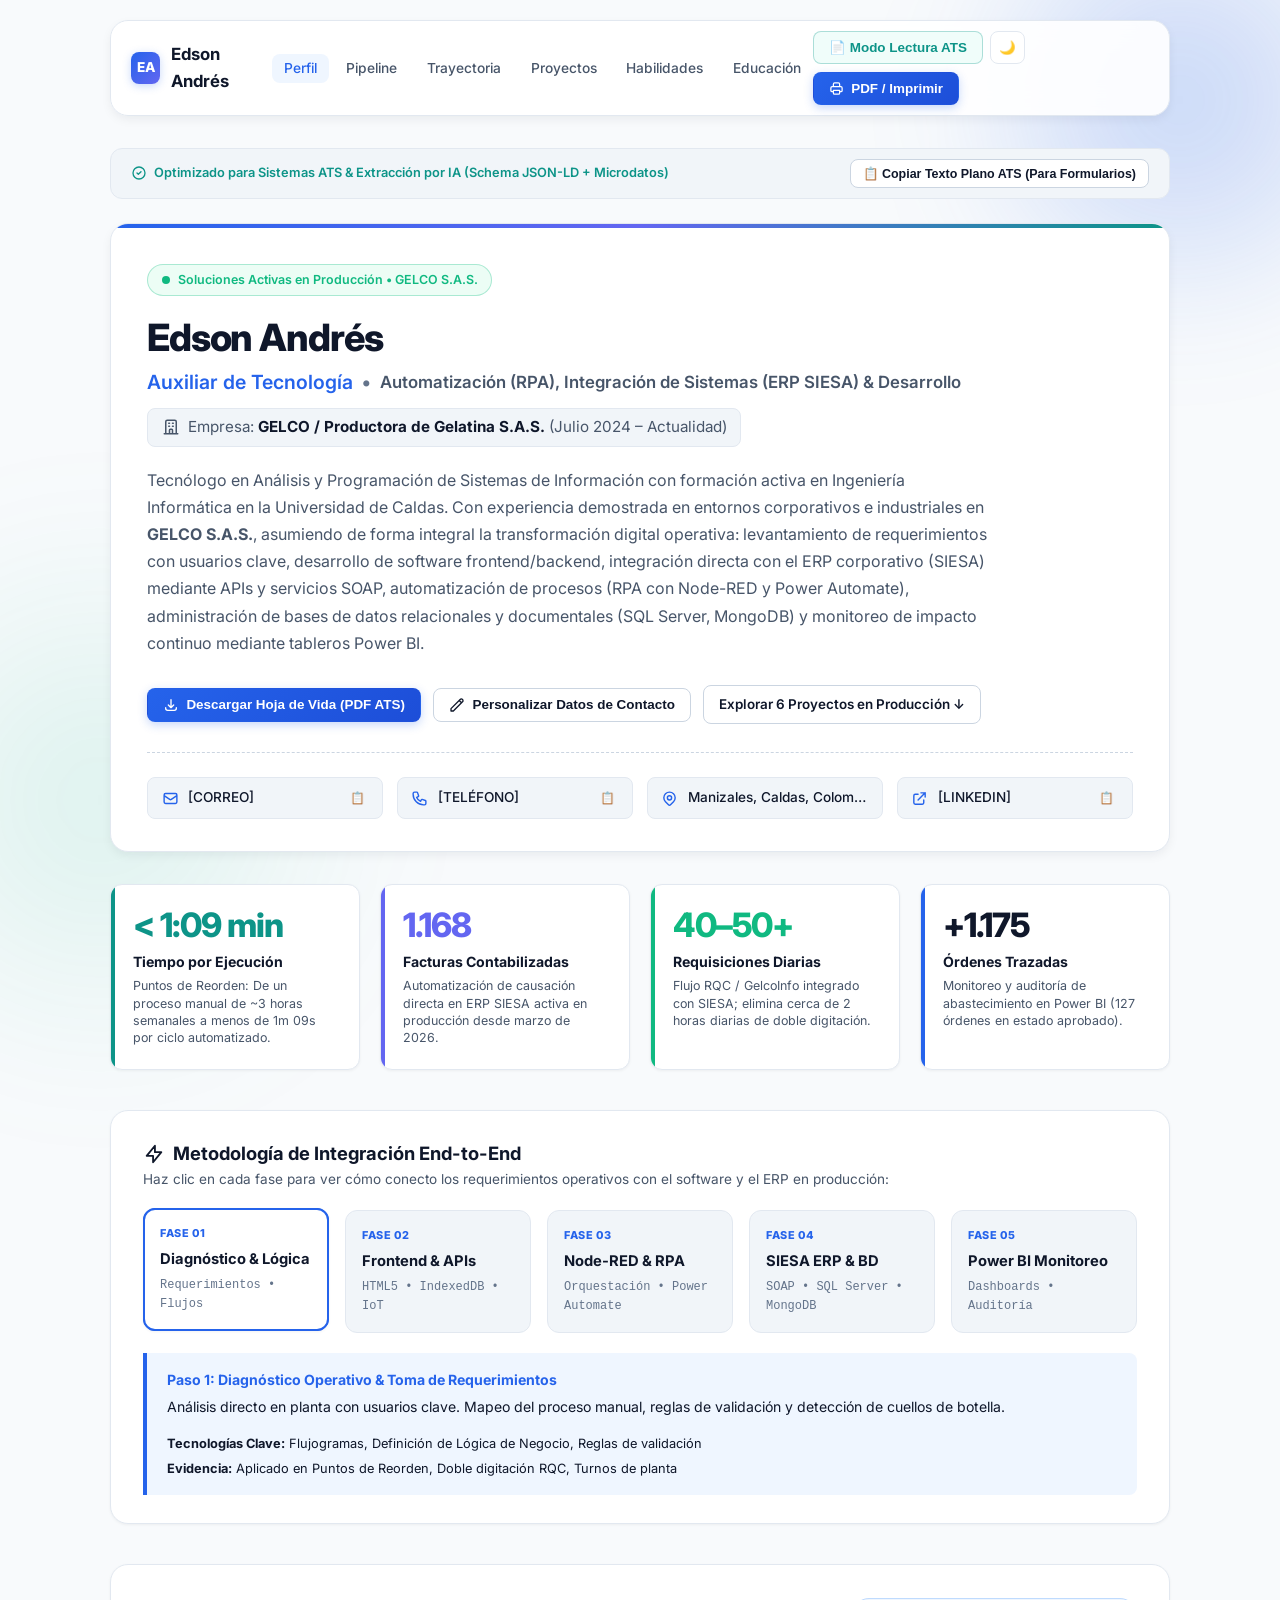
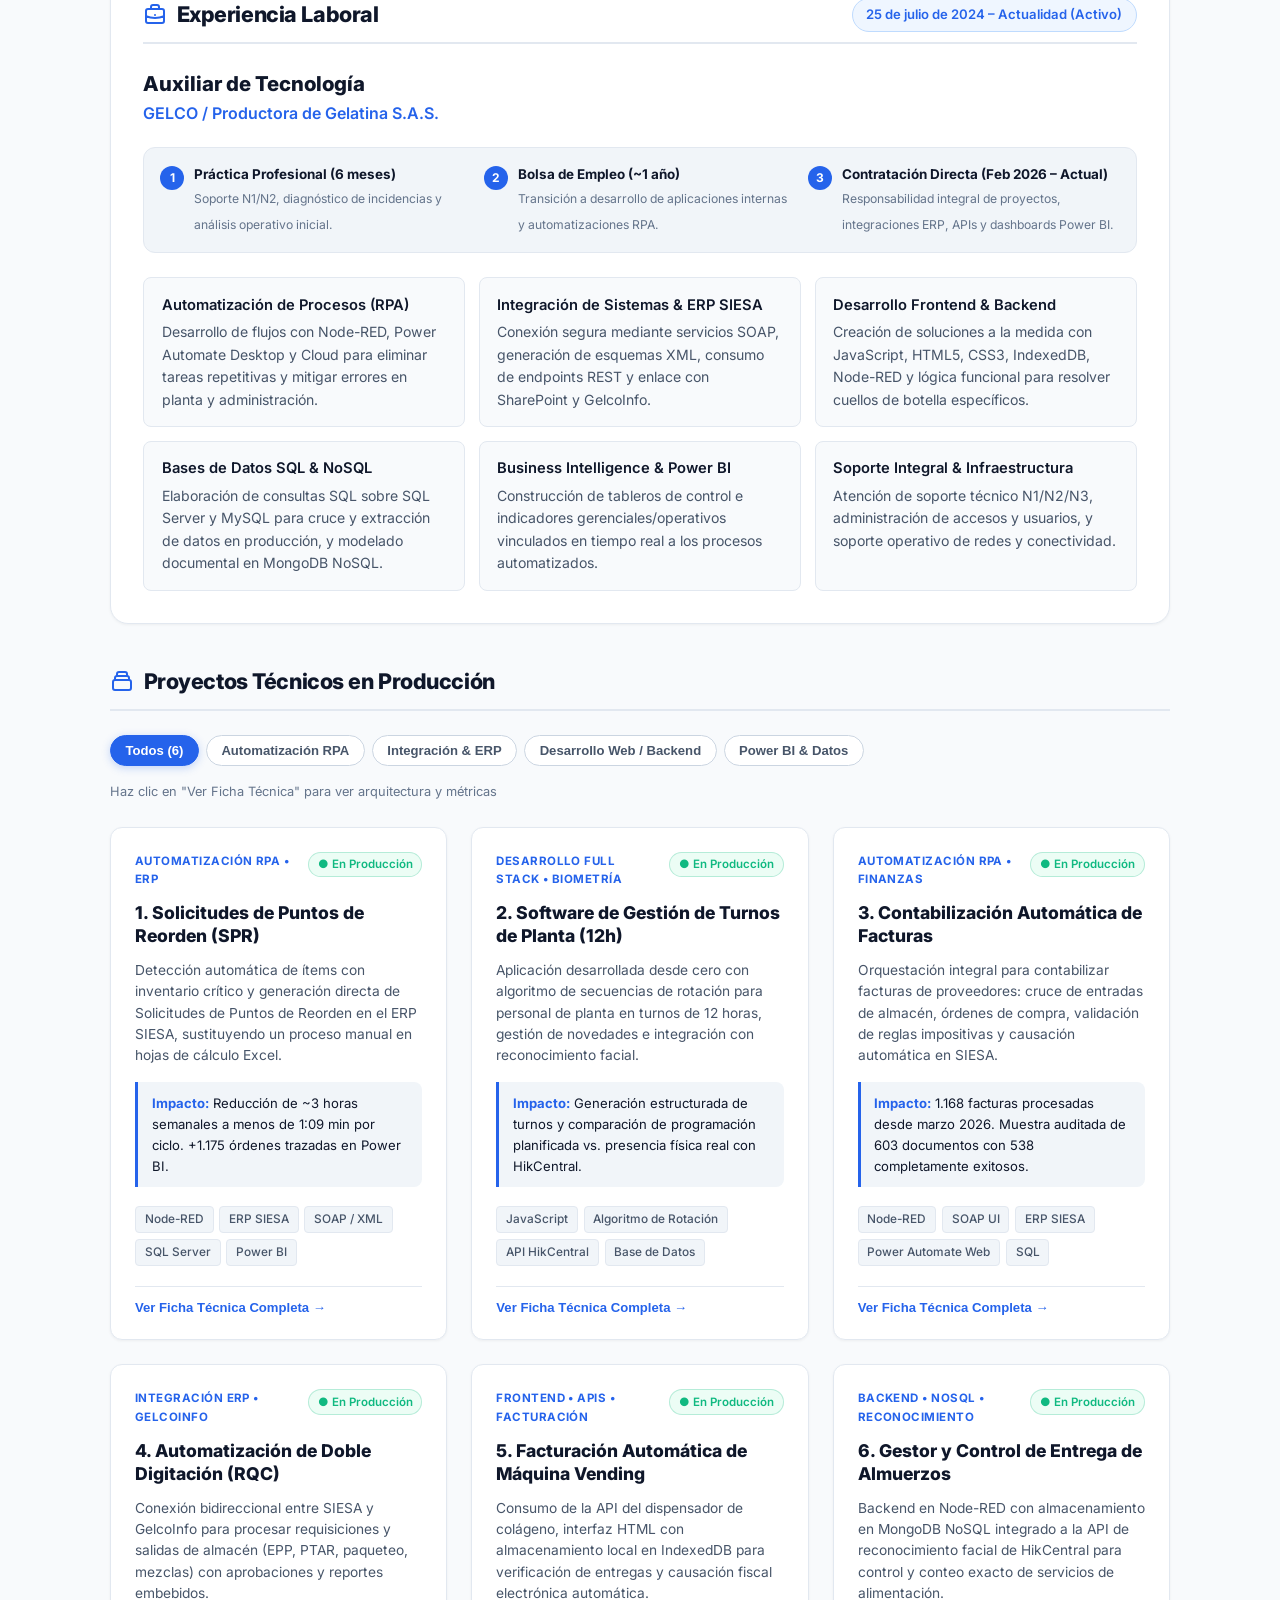
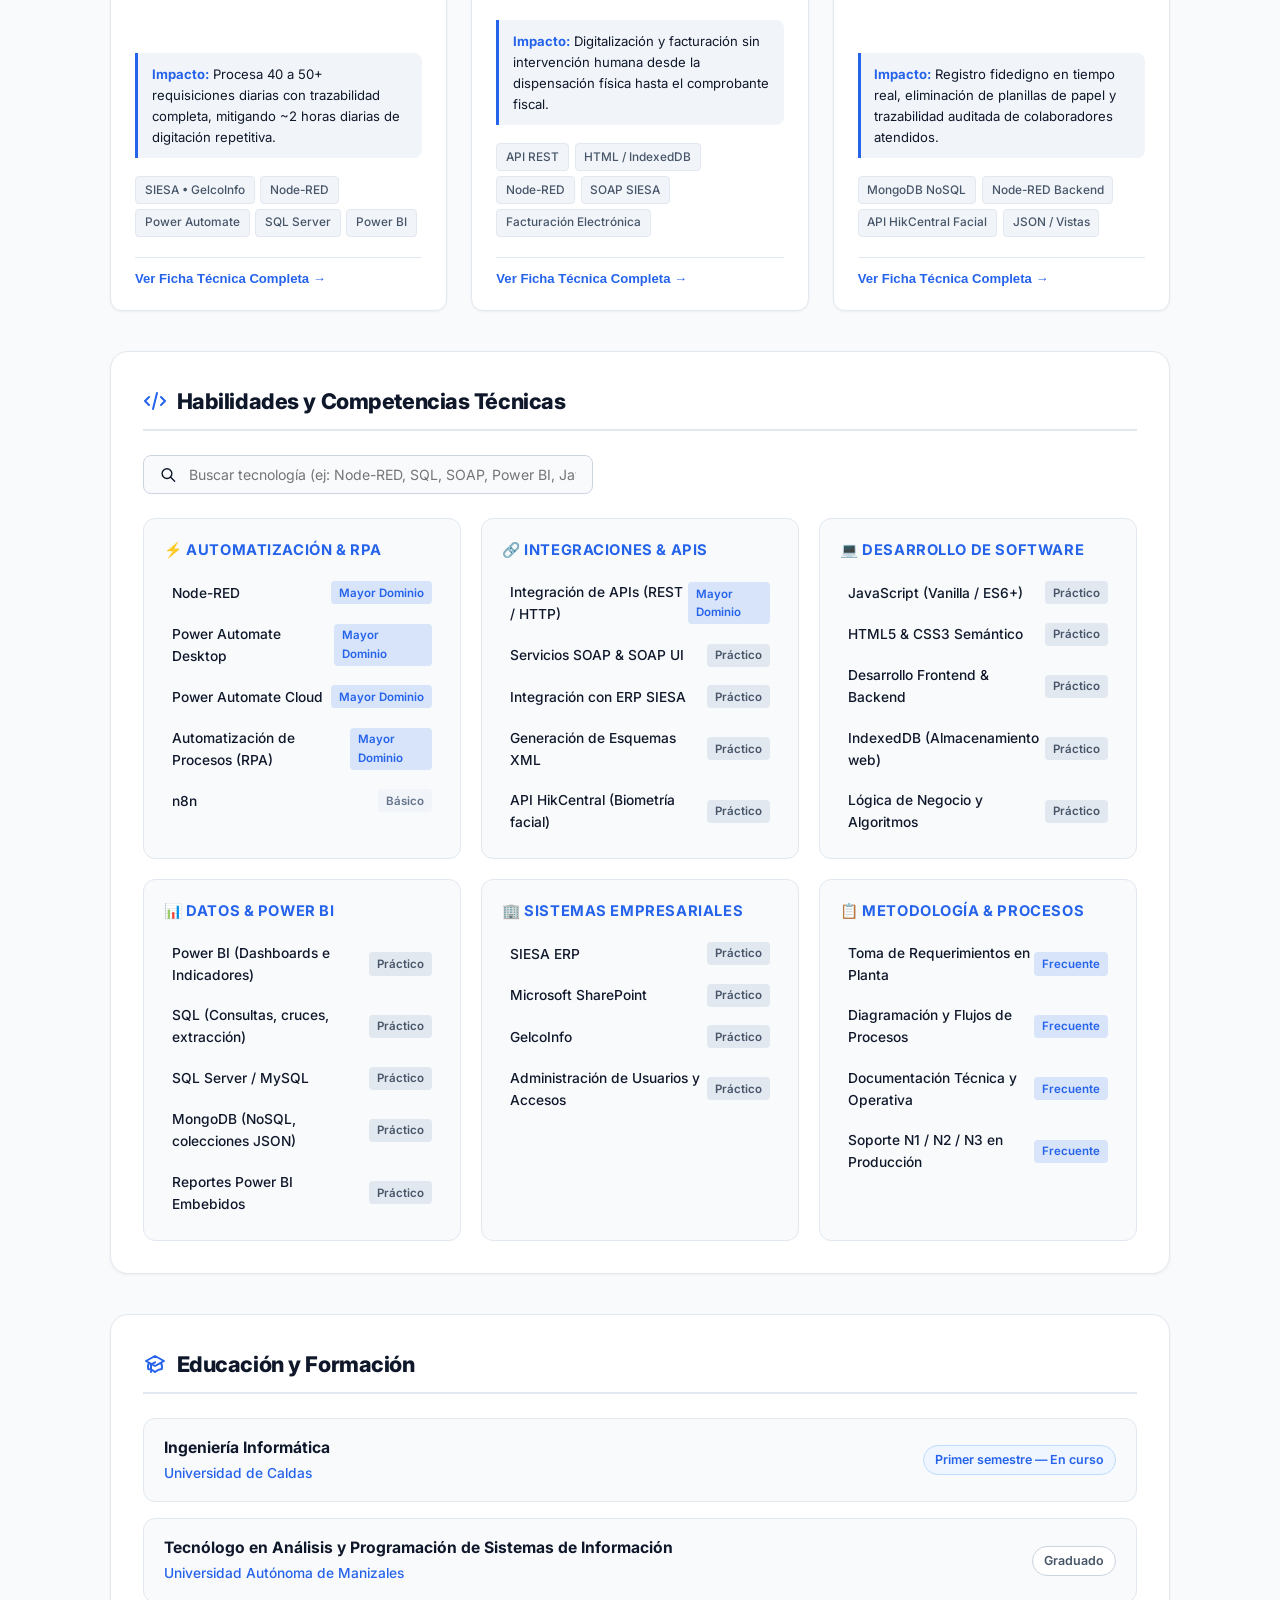
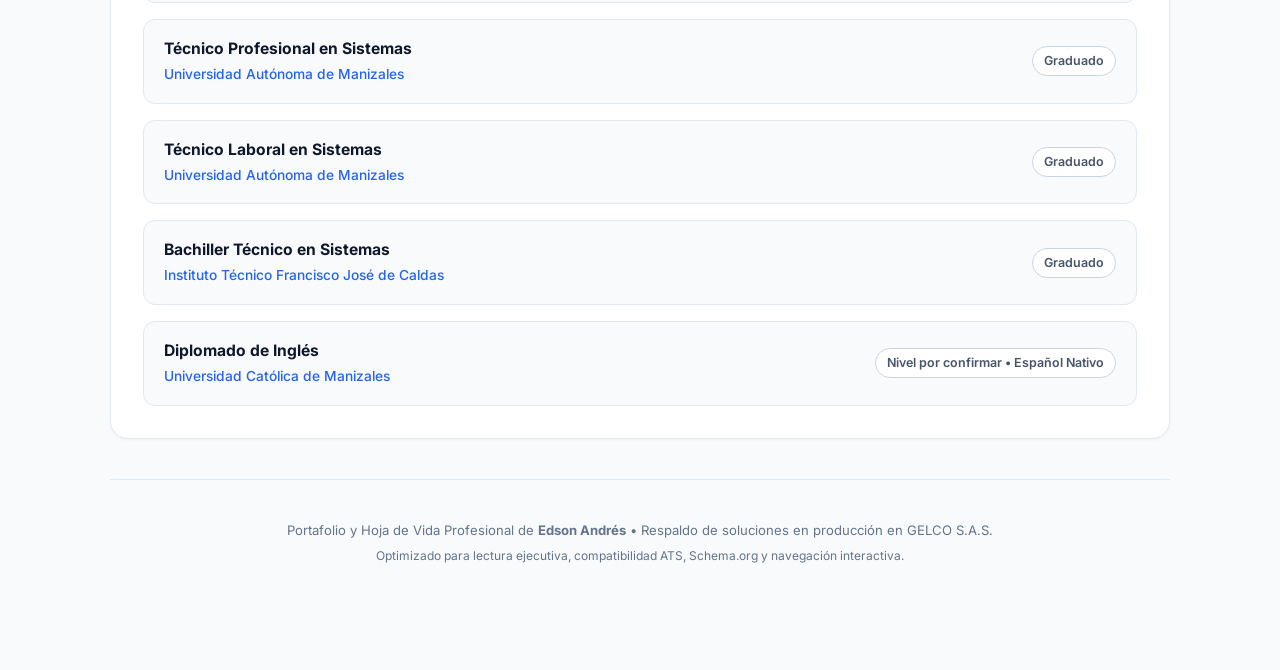
==== commit 69b530f5: "feat: optimización de esquema ATS y parsing IA con modo lectura plano" ====
--- a/index.html
+++ b/index.html
@@ -1,10 +1,22 @@
 <!DOCTYPE html>
-<html lang="es">
+<html lang="es" prefix="og: https://ogp.me/ns#">
 <head>
   <meta charset="UTF-8">
   <meta name="viewport" content="width=device-width, initial-scale=1.0">
-  <meta name="description" content="Hoja de Vida y Portafolio Tecnológico de Edson Andrés - Especialista en Automatización de Procesos (RPA), Integración de Sistemas ERP y Desarrollo">
-  <title>Edson Andrés | Perfil Tecnológico & Automatización</title>
+  
+  <!-- Metadatos Básicos y SEO -->
+  <title>Edson Andrés | Portafolio Tecnológico & Hoja de Vida ATS</title>
+  <meta name="description" content="Hoja de Vida y Portafolio Tecnológico de Edson Andrés - Especialista en Automatización de Procesos (RPA), Integración de Sistemas (ERP SIESA, APIs, SOAP), Desarrollo Full Stack y Power BI.">
+  <meta name="keywords" content="Edson Andrés, Auxiliar de Tecnología, Automatización, RPA, Node-RED, Power Automate, ERP SIESA, SOAP, APIs, SQL Server, MongoDB, Power BI, Manizales, Desarrollador">
+  <meta name="author" content="Edson Andrés">
+  <meta name="robots" content="index, follow">
+
+  <!-- Open Graph para Redes Sociales y Previsualización en LinkedIn / WhatsApp -->
+  <meta property="og:title" content="Edson Andrés | Portafolio Tecnológico & Hoja de Vida">
+  <meta property="og:description" content="Auxiliar de Tecnología en GELCO S.A.S. • Automatización de Procesos (RPA), Integración con ERP SIESA, Desarrollo y Power BI.">
+  <meta property="og:type" content="profile">
+  <meta property="profile:first_name" content="Edson">
+  <meta property="profile:last_name" content="Andrés">
 
   <!-- Google Fonts: Inter moderna -->
   <link rel="preconnect" href="https://fonts.googleapis.com">
@@ -13,17 +25,102 @@
 
   <!-- Estilos CSS -->
   <link rel="stylesheet" href="styles.css">
+
+  <!-- ==========================================================================
+       DATOS ESTRUCTURADOS JSON-LD (SCHEMA.ORG) PARA MOTORES DE BÚSQUEDA E IA
+       Permite que bots ATS y LLMs (ChatGPT, Claude, Gemini, LinkedIn)
+       extraigan la información con 100% de fidelidad y estructura canónica.
+       ========================================================================== -->
+  <script type="application/ld+json">
+  {
+    "@context": "https://schema.org",
+    "@type": "Person",
+    "name": "Edson Andrés",
+    "jobTitle": "Auxiliar de Tecnología",
+    "description": "Profesional tecnológico especializado en automatización de procesos operativos (RPA), integración de sistemas corporativos (ERP SIESA mediante APIs SOAP/REST), desarrollo de software y analítica con Power BI.",
+    "worksFor": {
+      "@type": "Organization",
+      "name": "GELCO / Productora de Gelatina S.A.S."
+    },
+    "address": {
+      "@type": "PostalAddress",
+      "addressLocality": "Manizales",
+      "addressRegion": "Caldas",
+      "addressCountry": "CO"
+    },
+    "alumniOf": [
+      {
+        "@type": "EducationalOrganization",
+        "name": "Universidad de Caldas",
+        "program": "Ingeniería Informática"
+      },
+      {
+        "@type": "EducationalOrganization",
+        "name": "Universidad Autónoma de Manizales",
+        "program": "Tecnología en Análisis y Programación de Sistemas de Información"
+      },
+      {
+        "@type": "EducationalOrganization",
+        "name": "Universidad Autónoma de Manizales",
+        "program": "Técnico Profesional en Sistemas"
+      },
+      {
+        "@type": "EducationalOrganization",
+        "name": "Universidad Autónoma de Manizales",
+        "program": "Técnico Laboral en Sistemas"
+      },
+      {
+        "@type": "EducationalOrganization",
+        "name": "Instituto Técnico Francisco José de Caldas",
+        "program": "Bachiller Técnico en Sistemas"
+      },
+      {
+        "@type": "EducationalOrganization",
+        "name": "Universidad Católica de Manizales",
+        "program": "Diplomado de Inglés"
+      }
+    ],
+    "knowsAbout": [
+      "Process Automation",
+      "RPA",
+      "Node-RED",
+      "Power Automate Desktop",
+      "Power Automate Cloud",
+      "SIESA ERP",
+      "SOAP",
+      "SOAP UI",
+      "XML",
+      "REST APIs",
+      "SQL Server",
+      "MySQL",
+      "MongoDB NoSQL",
+      "Power BI",
+      "JavaScript",
+      "HTML5",
+      "CSS3",
+      "SharePoint",
+      "Digital Transformation",
+      "IT Support N1/N2/N3"
+    ],
+    "hasOccupation": {
+      "@type": "Occupation",
+      "name": "Automation & Integration Specialist",
+      "occupationalCategory": "15-1252.00",
+      "skills": "Node-RED, Power Automate, ERP SIESA, SOAP, SQL, MongoDB, Power BI, JavaScript"
+    }
+  }
+  </script>
 </head>
-<body>
-
-  <!-- Contenedor Principal -->
+<body itemscope itemtype="https://schema.org/Person">
+
+  <!-- Contenedor Principal Accesible -->
   <div class="app-container">
 
-    <!-- 1. Barra de Navegación Flotante -->
+    <!-- 1. Barra de Navegación Sticky -->
     <nav class="main-nav" aria-label="Navegación principal">
       <a href="#sobre-mi" class="nav-brand">
         <div class="brand-badge">EA</div>
-        <span id="nav-user-name">Edson Andrés</span>
+        <span id="nav-user-name" itemprop="name">Edson Andrés</span>
       </a>
 
       <ul class="nav-links">
@@ -36,18 +133,35 @@
       </ul>
 
       <div class="nav-actions">
+        <!-- Botón Conmutador a Modo ATS -->
+        <button class="btn btn-secondary btn-ats-toggle action-toggle-ats" title="Alternar entre Vista Visual y Modo ATS Estándar">
+          📄 Modo Lectura ATS
+        </button>
         <button id="btn-theme-toggle" class="btn-icon-only" title="Cambiar tema visual" aria-label="Modo Claro u Oscuro">
           🌙
         </button>
-        <button class="btn btn-secondary action-print-cv" title="Exportar a PDF o Imprimir">
+        <button class="btn btn-primary action-print-cv" title="Exportar a PDF o Imprimir en formato compatible ATS">
           <svg width="15" height="15" fill="none" stroke="currentColor" viewBox="0 0 24 24"><path stroke-linecap="round" stroke-linejoin="round" stroke-width="2" d="M17 17h2a2 2 0 002-2v-4a2 2 0 00-2-2H5a2 2 0 00-2 2v4a2 2 0 002 2h2m2 4h6a2 2 0 002-2v-4H7v4a2 2 0 002 2zm8-12V5a2 2 0 00-2-2H9a2 2 0 00-2 2v4h10z"/></svg>
           PDF / Imprimir
         </button>
       </div>
     </nav>
 
-    <!-- 2. Hero Section / Perfil Profesional -->
-    <header id="sobre-mi" class="hero-card">
+    <!-- Franja de Compatibilidad ATS & IA -->
+    <aside class="ats-meta-strip" aria-label="Compatibilidad ATS y Asistentes IA">
+      <div class="ats-meta-badge">
+        <svg width="16" height="16" fill="none" stroke="currentColor" viewBox="0 0 24 24"><path stroke-linecap="round" stroke-linejoin="round" stroke-width="2" d="M9 12l2 2 4-4m6 2a9 9 0 11-18 0 9 9 0 0118 0z"/></svg>
+        <span>Optimizado para Sistemas ATS & Extracción por IA (Schema JSON-LD + Microdatos)</span>
+      </div>
+      <div class="ats-meta-actions">
+        <button id="btn-open-ats-text" class="btn btn-secondary" style="font-size:0.78rem; padding:0.35rem 0.75rem;">
+          📋 Copiar Texto Plano ATS (Para Formularios)
+        </button>
+      </div>
+    </aside>
+
+    <!-- 2. Hero Section / Resumen Ejecutivo y Contacto -->
+    <header id="sobre-mi" class="hero-card" role="banner">
       <div class="hero-status-pill">
         <span class="pulse-dot"></span>
         <span>Soluciones Activas en Producción • GELCO S.A.S.</span>
@@ -55,28 +169,32 @@
 
       <div class="hero-header-flex">
         <div>
-          <h1 class="hero-name" id="user-name">Edson Andrés</h1>
+          <h1 class="hero-name" id="user-name" itemprop="name">Edson Andrés</h1>
           <div class="hero-role">
-            <span>Auxiliar de Tecnología</span>
+            <span itemprop="jobTitle">Auxiliar de Tecnología</span>
             <span style="color:var(--text-tertiary); font-weight:400;">&bull;</span>
-            <span style="color:var(--text-secondary); font-size:1.05rem;">Automatización (RPA), Integración de Sistemas (ERP) & Desarrollo</span>
-          </div>
-
-          <div class="hero-company-info">
+            <span style="color:var(--text-secondary); font-size:1.05rem;">Automatización (RPA), Integración de Sistemas (ERP SIESA) & Desarrollo</span>
+          </div>
+
+          <div class="hero-company-info" itemprop="worksFor" itemscope itemtype="https://schema.org/Organization">
             <svg width="18" height="18" fill="none" stroke="currentColor" viewBox="0 0 24 24"><path stroke-linecap="round" stroke-linejoin="round" stroke-width="2" d="M19 21V5a2 2 0 00-2-2H7a2 2 0 00-2 2v16m14 0h2m-2 0h-5m-9 0H3m2 0h5M9 7h1m-1 4h1m4-4h1m-1 4h1m-5 10v-5a1 1 0 011-1h2a1 1 0 011 1v5m-4 0h4"/></svg>
-            <span>Empresa: <strong>GELCO / Productora de Gelatina S.A.S.</strong> (Julio 2024 – Actualidad)</span>
-          </div>
-        </div>
-      </div>
-
-      <p class="hero-summary">
-        Tecnólogo en Análisis y Programación de Sistemas de Información con formación activa en Ingeniería Informática. Especializado en transformar requerimientos operativos e industriales en <strong>flujos automatizados, integraciones entre el ERP corporativo (SIESA) y aplicaciones internas</strong>. Con amplia experiencia asumiendo el ciclo completo: análisis de procesos en planta, diseño de lógica, desarrollo frontend/backend, integración de APIs/SOAP, bases de datos (SQL y MongoDB NoSQL), soporte continuo y monitoreo de impacto mediante Power BI.
-      </p>
-
+            <span>Empresa: <strong itemprop="name">GELCO / Productora de Gelatina S.A.S.</strong> (Julio 2024 – Actualidad)</span>
+          </div>
+        </div>
+      </div>
+
+      <!-- Resumen Profesional legible por ATS -->
+      <section aria-label="Resumen Profesional">
+        <p class="hero-summary" itemprop="description">
+          Tecnólogo en Análisis y Programación de Sistemas de Información con formación activa en Ingeniería Informática en la Universidad de Caldas. Con experiencia demostrada en entornos corporativos e industriales en <strong>GELCO S.A.S.</strong>, asumiendo de forma integral la transformación digital operativa: levantamiento de requerimientos con usuarios clave, desarrollo de software frontend/backend, integración directa con el ERP corporativo (SIESA) mediante APIs y servicios SOAP, automatización de procesos (RPA con Node-RED y Power Automate), administración de bases de datos relacionales y documentales (SQL Server, MongoDB) y monitoreo de impacto continuo mediante tableros Power BI.
+        </p>
+      </section>
+
+      <!-- Botones de Acción -->
       <div class="hero-cta-group">
         <button class="btn btn-primary action-print-cv">
           <svg width="16" height="16" fill="none" stroke="currentColor" viewBox="0 0 24 24"><path stroke-linecap="round" stroke-linejoin="round" stroke-width="2" d="M4 16v1a3 3 0 003 3h10a3 3 0 003-3v-1m-4-4l-4 4m0 0l-4-4m4 4V4"/></svg>
-          Descargar Hoja de Vida (PDF)
+          Descargar Hoja de Vida (PDF ATS)
         </button>
         <button id="btn-open-contact-edit" class="btn btn-secondary">
           <svg width="16" height="16" fill="none" stroke="currentColor" viewBox="0 0 24 24"><path stroke-linecap="round" stroke-linejoin="round" stroke-width="2" d="M15.232 5.232l3.536 3.536m-2.036-5.036a2.5 2.5 0 113.536 3.536L6.5 21.036H3v-3.572L16.732 3.732z"/></svg>
@@ -87,35 +205,35 @@
         </a>
       </div>
 
-      <!-- Barra de Contacto Directo -->
-      <div class="contact-strip">
+      <!-- Barra de Contacto Directo con Microdatos -->
+      <div class="contact-strip" itemscope itemtype="https://schema.org/ContactPoint">
         <div class="contact-pill">
           <svg fill="none" stroke="currentColor" viewBox="0 0 24 24"><path stroke-linecap="round" stroke-linejoin="round" stroke-width="2" d="M3 8l7.89 5.26a2 2 0 002.22 0L21 8M5 19h14a2 2 0 002-2V7a2 2 0 00-2-2H5a2 2 0 00-2 2v10a2 2 0 002 2z"/></svg>
-          <a id="user-email-link" href="mailto:edson.andres.tech@gmail.com"><span id="user-email">edsona.tabaresm@gmail.com</span></a>
+          <a id="user-email-link" href="mailto:edson.andres.tech@gmail.com" itemprop="email"><span id="user-email">[CORREO]</span></a>
           <button class="copy-mini-btn" data-target="user-email" title="Copiar correo">📋</button>
         </div>
 
         <div class="contact-pill">
           <svg fill="none" stroke="currentColor" viewBox="0 0 24 24"><path stroke-linecap="round" stroke-linejoin="round" stroke-width="2" d="M3 5a2 2 0 012-2h3.28a1 1 0 01.948.684l1.498 4.493a1 1 0 01-.502 1.21l-2.257 1.13a11.042 11.042 0 005.516 5.516l1.13-2.257a1 1 0 011.21-.502l4.493 1.498a1 1 0 01.684.949V19a2 2 0 01-2 2h-1C9.716 21 3 14.284 3 6V5z"/></svg>
-          <span id="user-phone">3015686446</span>
+          <span id="user-phone" itemprop="telephone">[TELÉFONO]</span>
           <button class="copy-mini-btn" data-target="user-phone" title="Copiar teléfono">📋</button>
         </div>
 
-        <div class="contact-pill">
+        <div class="contact-pill" itemprop="address" itemscope itemtype="https://schema.org/PostalAddress">
           <svg fill="none" stroke="currentColor" viewBox="0 0 24 24"><path stroke-linecap="round" stroke-linejoin="round" stroke-width="2" d="M17.657 16.657L13.414 20.9a1.998 1.998 0 01-2.827 0l-4.244-4.243a8 8 0 1111.314 0z"/><path stroke-linecap="round" stroke-linejoin="round" stroke-width="2" d="M15 11a3 3 0 11-6 0 3 3 0 016 0z"/></svg>
-          <span id="user-city">Manizales, Caldas, Colombia</span>
+          <span id="user-city" itemprop="addressLocality">Manizales, Caldas, Colombia</span>
         </div>
 
         <div class="contact-pill">
           <svg fill="none" stroke="currentColor" viewBox="0 0 24 24"><path stroke-linecap="round" stroke-linejoin="round" stroke-width="2" d="M10 6H6a2 2 0 00-2 2v10a2 2 0 002 2h10a2 2 0 002-2v-4M14 4h6m0 0v6m0-6L10 14"/></svg>
-          <a id="user-linkedin" href="https://www.linkedin.com/in/edson-andr%C3%A9s-tabares-mu%C3%B1oz-487396356?utm_source=share_via&utm_content=profile&utm_medium=member_ios" target="_blank" rel="noopener">[LINKEDIN]</a>
+          <a id="user-linkedin" href="https://linkedin.com" target="_blank" rel="noopener" itemprop="sameAs">[LINKEDIN]</a>
           <button class="copy-mini-btn" data-target="user-linkedin" title="Copiar enlace">📋</button>
         </div>
       </div>
     </header>
 
     <!-- 3. Contadores Dinámicos de Métricas de Producción -->
-    <section class="metrics-section" aria-label="Métricas de Impacto">
+    <section class="metrics-section" aria-label="Métricas Clave de Producción">
       <div class="metric-box accent-teal">
         <div class="metric-val">&lt; 1:09 min</div>
         <div class="metric-title">Tiempo por Ejecución</div>
@@ -142,7 +260,7 @@
     </section>
 
     <!-- 4. Pipeline Interactivo de Arquitectura -->
-    <section id="pipeline" class="pipeline-section">
+    <section id="pipeline" class="pipeline-section" aria-label="Metodología de Arquitectura e Integración">
       <div class="pipeline-header">
         <h2 class="pipeline-title">
           <svg width="22" height="22" fill="none" stroke="currentColor" viewBox="0 0 24 24"><path stroke-linecap="round" stroke-linejoin="round" stroke-width="2" d="M13 10V3L4 14h7v7l9-11h-7z"/></svg>
@@ -197,501 +315,505 @@
     </section>
 
     <!-- 5. Experiencia & Trayectoria Profesional -->
-    <section id="experiencia" class="experience-card">
-      <div class="section-heading-wrap">
-        <h2 class="section-main-title">
-          <svg fill="none" stroke="currentColor" viewBox="0 0 24 24"><path stroke-linecap="round" stroke-linejoin="round" stroke-width="2" d="M21 13.255A23.931 23.931 0 0112 15c-3.183 0-6.22-.62-9-1.745M16 6V4a2 2 0 00-2-2h-4a2 2 0 00-2 2v2m4 6h.01M5 20h14a2 2 0 002-2V8a2 2 0 00-2-2H5a2 2 0 00-2 2v10a2 2 0 002 2z"/></svg>
-          Trayectoria Profesional
-        </h2>
-        <span class="exp-period-badge">25 de julio de 2024 – Actualidad (Activo)</span>
-      </div>
-
-      <div class="exp-main-header">
-        <div>
-          <h3 class="exp-title-role">Auxiliar de Tecnología</h3>
-          <p class="exp-company-highlight">GELCO / Productora de Gelatina S.A.S.</p>
-        </div>
-      </div>
-
-      <!-- Evolución en Gelco -->
-      <div class="career-phases">
-        <div class="phase-item">
-          <div class="phase-step-num">1</div>
-          <div class="phase-desc">
-            <strong>Práctica Profesional (6 meses)</strong>
-            <span>Inicio enfocado en soporte N1/N2 y análisis operativo inicial.</span>
-          </div>
-        </div>
-
-        <div class="phase-item">
-          <div class="phase-step-num">2</div>
-          <div class="phase-desc">
-            <strong>Bolsa de Empleo (~1 año)</strong>
-            <span>Transición hacia desarrollo de aplicaciones internas y automatizaciones RPA.</span>
-          </div>
-        </div>
-
-        <div class="phase-item">
-          <div class="phase-step-num">3</div>
-          <div class="phase-desc">
-            <strong>Contratación Directa (Feb 2026 – Actual)</strong>
-            <span>Responsabilidad integral de proyectos, integraciones ERP, APIs y dashboards Power BI.</span>
-          </div>
-        </div>
-      </div>
-
-      <!-- Cuadrícula de Responsabilidades Reales -->
-      <div class="responsibilities-grid">
-        <div class="resp-card">
-          <strong>Automatización de Procesos (RPA)</strong>
-          Desarrollo de flujos con Node-RED, Power Automate Desktop y Cloud para eliminar tareas repetitivas y mitigar errores en planta y administración.
-        </div>
-        <div class="resp-card">
-          <strong>Integración de Sistemas & ERP SIESA</strong>
-          Conexión segura mediante servicios SOAP, generación de esquemas XML, consumo de endpoints REST y enlace con SharePoint y GelcoInfo.
-        </div>
-        <div class="resp-card">
-          <strong>Desarrollo Frontend & Backend</strong>
-          Creación de soluciones a la medida con JavaScript, HTML5, CSS3, IndexedDB, Node-RED y lógica funcional para resolver cuellos de botella específicos.
-        </div>
-        <div class="resp-card">
-          <strong>Bases de Datos SQL & NoSQL</strong>
-          Elaboración de consultas SQL sobre SQL Server y MySQL para cruce y extracción de datos en producción, y modelado documental en MongoDB NoSQL.
-        </div>
-        <div class="resp-card">
-          <strong>Business Intelligence & Power BI</strong>
-          Construcción de tableros de control e indicadores gerenciales/operativos vinculados en tiempo real a los procesos automatizados.
-        </div>
-        <div class="resp-card">
-          <strong>Soporte Integral & Infraestructura</strong>
-          Atención de soporte técnico N1/N2/N3, administración de accesos y usuarios, y soporte operativo de redes y conectividad.
-        </div>
-      </div>
-    </section>
-
-    <!-- 6. Portafolio de Proyectos Destacados en Producción -->
-    <section id="proyectos">
-      <div class="section-heading-wrap">
-        <h2 class="section-main-title">
-          <svg fill="none" stroke="currentColor" viewBox="0 0 24 24"><path stroke-linecap="round" stroke-linejoin="round" stroke-width="2" d="M19 11H5m14 0a2 2 0 012 2v6a2 2 0 01-2 2H5a2 2 0 01-2-2v-6a2 2 0 012-2m14 0V9a2 2 0 00-2-2M5 11V9a2 2 0 012-2m0 0V5a2 2 0 012-2h6a2 2 0 012 2v2M7 7h10"/></svg>
-          Proyectos Reales en Producción
-        </h2>
-      </div>
-
-      <div class="projects-header-bar">
-        <div class="filter-pills">
-          <button class="filter-pill active" data-filter="all">Todos (6)</button>
-          <button class="filter-pill" data-filter="rpa">Automatización RPA</button>
-          <button class="filter-pill" data-filter="integration">Integración & ERP</button>
-          <button class="filter-pill" data-filter="dev">Desarrollo Web / Backend</button>
-          <button class="filter-pill" data-filter="data">Power BI & Datos</button>
-        </div>
-        <span style="font-size:0.8rem; color:var(--text-tertiary);">Haz clic en "Ver Ficha Técnica" para ver arquitectura y métricas</span>
-      </div>
-
-      <div class="projects-grid">
-
-        <!-- Proyecto 1: Puntos de Reorden -->
-        <article class="project-card-interactive" data-category="rpa integration data">
-          <div class="p-card-top">
-            <span class="p-card-category">Automatización RPA &bull; ERP</span>
-            <span class="p-card-status">● En Producción</span>
-          </div>
-          <h3 class="p-card-title">1. Solicitudes de Puntos de Reorden (SPR)</h3>
-          <p class="p-card-summary">
-            Detección automática de ítems con inventario crítico y generación directa de Solicitudes de Puntos de Reorden en el ERP SIESA, sustituyendo un proceso manual en hojas de cálculo Excel.
-          </p>
-          <div class="p-card-metric-highlight">
-            <strong>Impacto:</strong> Reducción de ~3 horas semanales a menos de 1:09 min por ciclo. +1.175 órdenes trazadas en Power BI.
-          </div>
-          <div class="p-card-tags">
-            <span class="p-tag">Node-RED</span>
-            <span class="p-tag">ERP SIESA</span>
-            <span class="p-tag">SOAP / XML</span>
-            <span class="p-tag">SQL Server</span>
-            <span class="p-tag">Power BI</span>
-          </div>
-          <div class="p-card-footer">
-            <button class="btn-open-modal" data-project-id="1">
-              Ver Ficha Técnica Completa &rarr;
-            </button>
-          </div>
-        </article>
-
-        <!-- Proyecto 2: Software de Turnos -->
-        <article class="project-card-interactive" data-category="dev integration">
-          <div class="p-card-top">
-            <span class="p-card-category">Desarrollo Full Stack &bull; Biometría</span>
-            <span class="p-card-status">● En Producción</span>
-          </div>
-          <h3 class="p-card-title">2. Software de Gestión de Turnos de Planta (12h)</h3>
-          <p class="p-card-summary">
-            Aplicación desarrollada desde cero con algoritmo de secuencias de rotación para personal de planta en turnos de 12 horas, gestión de novedades e integración con reconocimiento facial.
-          </p>
-          <div class="p-card-metric-highlight">
-            <strong>Impacto:</strong> Generación estructurada de turnos y comparación de programación planificada vs. presencia física real con HikCentral.
-          </div>
-          <div class="p-card-tags">
-            <span class="p-tag">JavaScript</span>
-            <span class="p-tag">Algoritmo de Rotación</span>
-            <span class="p-tag">API HikCentral</span>
-            <span class="p-tag">Base de Datos</span>
-          </div>
-          <div class="p-card-footer">
-            <button class="btn-open-modal" data-project-id="2">
-              Ver Ficha Técnica Completa &rarr;
-            </button>
-          </div>
-        </article>
-
-        <!-- Proyecto 3: Contabilización Automática de Facturas -->
-        <article class="project-card-interactive" data-category="rpa integration">
-          <div class="p-card-top">
-            <span class="p-card-category">Automatización RPA &bull; Finanzas</span>
-            <span class="p-card-status">● En Producción</span>
-          </div>
-          <h3 class="p-card-title">3. Contabilización Automática de Facturas</h3>
-          <p class="p-card-summary">
-            Orquestación integral para contabilizar facturas de proveedores: cruce de entradas de almacén, órdenes de compra, validación de reglas impositivas y causación automática en SIESA.
-          </p>
-          <div class="p-card-metric-highlight">
-            <strong>Impacto:</strong> 1.168 facturas procesadas desde marzo 2026. Muestra auditada de 603 documentos con 538 completamente exitosos.
-          </div>
-          <div class="p-card-tags">
-            <span class="p-tag">Node-RED</span>
-            <span class="p-tag">SOAP UI</span>
-            <span class="p-tag">ERP SIESA</span>
-            <span class="p-tag">Power Automate Web</span>
-            <span class="p-tag">SQL</span>
-          </div>
-          <div class="p-card-footer">
-            <button class="btn-open-modal" data-project-id="3">
-              Ver Ficha Técnica Completa &rarr;
-            </button>
-          </div>
-        </article>
-
-        <!-- Proyecto 4: Automatización de Doble Digitación / RQC -->
-        <article class="project-card-interactive" data-category="rpa integration data">
-          <div class="p-card-top">
-            <span class="p-card-category">Integración ERP &bull; GelcoInfo</span>
-            <span class="p-card-status">● En Producción</span>
-          </div>
-          <h3 class="p-card-title">4. Automatización de Doble Digitación (RQC)</h3>
-          <p class="p-card-summary">
-            Conexión bidireccional entre SIESA y GelcoInfo para procesar requisiciones y salidas de almacén (EPP, PTAR, paqueteo, mezclas) con aprobaciones y reportes embebidos.
-          </p>
-          <div class="p-card-metric-highlight">
-            <strong>Impacto:</strong> Procesa 40 a 50+ requisiciones diarias con trazabilidad completa, mitigando ~2 horas diarias de digitación repetitiva.
-          </div>
-          <div class="p-card-tags">
-            <span class="p-tag">SIESA &bull; GelcoInfo</span>
-            <span class="p-tag">Node-RED</span>
-            <span class="p-tag">Power Automate</span>
-            <span class="p-tag">SQL Server</span>
-            <span class="p-tag">Power BI</span>
-          </div>
-          <div class="p-card-footer">
-            <button class="btn-open-modal" data-project-id="4">
-              Ver Ficha Técnica Completa &rarr;
-            </button>
-          </div>
-        </article>
-
-        <!-- Proyecto 5: Máquina Vending Colágeno -->
-        <article class="project-card-interactive" data-category="dev rpa integration">
-          <div class="p-card-top">
-            <span class="p-card-category">Frontend &bull; APIs &bull; Facturación</span>
-            <span class="p-card-status">● En Producción</span>
-          </div>
-          <h3 class="p-card-title">5. Facturación Automática de Máquina Vending</h3>
-          <p class="p-card-summary">
-            Consumo de la API del dispensador de colágeno, interfaz HTML con almacenamiento local en IndexedDB para verificación de entregas y causación fiscal electrónica automática.
-          </p>
-          <div class="p-card-metric-highlight">
-            <strong>Impacto:</strong> Digitalización y facturación sin intervención humana desde la dispensación física hasta el comprobante fiscal.
-          </div>
-          <div class="p-card-tags">
-            <span class="p-tag">API REST</span>
-            <span class="p-tag">HTML / IndexedDB</span>
-            <span class="p-tag">Node-RED</span>
-            <span class="p-tag">SOAP SIESA</span>
-            <span class="p-tag">Facturación Electrónica</span>
-          </div>
-          <div class="p-card-footer">
-            <button class="btn-open-modal" data-project-id="5">
-              Ver Ficha Técnica Completa &rarr;
-            </button>
-          </div>
-        </article>
-
-        <!-- Proyecto 6: Gestor de Almuerzos -->
-        <article class="project-card-interactive" data-category="dev integration data">
-          <div class="p-card-top">
-            <span class="p-card-category">Backend &bull; NoSQL &bull; Reconocimiento</span>
-            <span class="p-card-status">● En Producción</span>
-          </div>
-          <h3 class="p-card-title">6. Gestor y Control de Entrega de Almuerzos</h3>
-          <p class="p-card-summary">
-            Backend en Node-RED con almacenamiento en MongoDB NoSQL integrado a la API de reconocimiento facial de HikCentral para control y conteo exacto de servicios de alimentación.
-          </p>
-          <div class="p-card-metric-highlight">
-            <strong>Impacto:</strong> Registro fidedigno en tiempo real, eliminación de planillas de papel y trazabilidad auditada de colaboradores atendidos.
-          </div>
-          <div class="p-card-tags">
-            <span class="p-tag">MongoDB NoSQL</span>
-            <span class="p-tag">Node-RED Backend</span>
-            <span class="p-tag">API HikCentral Facial</span>
-            <span class="p-tag">JSON / Vistas</span>
-          </div>
-          <div class="p-card-footer">
-            <button class="btn-open-modal" data-project-id="6">
-              Ver Ficha Técnica Completa &rarr;
-            </button>
-          </div>
-        </article>
-
-      </div>
-    </section>
-
-    <!-- 7. Matriz de Competencias con Buscador Interactivo -->
-    <section id="habilidades" class="skills-section-wrapper">
-      <div class="section-heading-wrap">
-        <h2 class="section-main-title">
-          <svg fill="none" stroke="currentColor" viewBox="0 0 24 24"><path stroke-linecap="round" stroke-linejoin="round" stroke-width="2" d="M10 20l4-16m4 4l4 4-4 4M6 16l-4-4 4-4"/></svg>
-          Competencias & Tecnologías
-        </h2>
-      </div>
-
-      <!-- Buscador en tiempo real -->
-      <div class="skills-search-bar">
-        <svg width="18" height="18" fill="none" stroke="currentColor" viewBox="0 0 24 24"><path stroke-linecap="round" stroke-linejoin="round" stroke-width="2" d="M21 21l-6-6m2-5a7 7 0 11-14 0 7 7 0 0114 0z"/></svg>
-        <input type="text" id="input-skill-search" placeholder="Buscar tecnología (ej: Node-RED, SQL, SOAP, Power BI, JavaScript)..." aria-label="Buscar habilidad">
-      </div>
-
-      <div class="skills-categories-grid">
-
-        <!-- Categoría 1 -->
-        <div class="skill-domain-card">
-          <h3 class="skill-domain-title">⚡ Automatización & RPA</h3>
-          <div class="skills-items-list">
-            <div class="skill-entry">
-              <span class="skill-entry-name">Node-RED</span>
-              <span class="skill-level-tag tag-dominio">Mayor Dominio</span>
-            </div>
-            <div class="skill-entry">
-              <span class="skill-entry-name">Power Automate Desktop</span>
-              <span class="skill-level-tag tag-dominio">Mayor Dominio</span>
-            </div>
-            <div class="skill-entry">
-              <span class="skill-entry-name">Power Automate Cloud</span>
-              <span class="skill-level-tag tag-dominio">Mayor Dominio</span>
-            </div>
-            <div class="skill-entry">
-              <span class="skill-entry-name">Automatización de Procesos (RPA)</span>
-              <span class="skill-level-tag tag-dominio">Mayor Dominio</span>
-            </div>
-            <div class="skill-entry">
-              <span class="skill-entry-name">n8n</span>
-              <span class="skill-level-tag tag-basico">Básico</span>
-            </div>
-          </div>
-        </div>
-
-        <!-- Categoría 2 -->
-        <div class="skill-domain-card">
-          <h3 class="skill-domain-title">🔗 Integraciones & APIs</h3>
-          <div class="skills-items-list">
-            <div class="skill-entry">
-              <span class="skill-entry-name">Integración de APIs (REST / HTTP)</span>
-              <span class="skill-level-tag tag-dominio">Mayor Dominio</span>
-            </div>
-            <div class="skill-entry">
-              <span class="skill-entry-name">Servicios SOAP & SOAP UI</span>
-              <span class="skill-level-tag tag-practico">Práctico</span>
-            </div>
-            <div class="skill-entry">
-              <span class="skill-entry-name">Integración con ERP SIESA</span>
-              <span class="skill-level-tag tag-practico">Práctico</span>
-            </div>
-            <div class="skill-entry">
-              <span class="skill-entry-name">Generación de Esquemas XML</span>
-              <span class="skill-level-tag tag-practico">Práctico</span>
-            </div>
-            <div class="skill-entry">
-              <span class="skill-entry-name">API HikCentral (Biometría facial)</span>
-              <span class="skill-level-tag tag-practico">Práctico</span>
-            </div>
-          </div>
-        </div>
-
-        <!-- Categoría 3 -->
-        <div class="skill-domain-card">
-          <h3 class="skill-domain-title">💻 Desarrollo de Software</h3>
-          <div class="skills-items-list">
-            <div class="skill-entry">
-              <span class="skill-entry-name">JavaScript (Vanilla / ES6+)</span>
-              <span class="skill-level-tag tag-practico">Práctico</span>
-            </div>
-            <div class="skill-entry">
-              <span class="skill-entry-name">HTML5 & CSS3 Semántico</span>
-              <span class="skill-level-tag tag-practico">Práctico</span>
-            </div>
-            <div class="skill-entry">
-              <span class="skill-entry-name">Desarrollo Frontend & Backend</span>
-              <span class="skill-level-tag tag-practico">Práctico</span>
-            </div>
-            <div class="skill-entry">
-              <span class="skill-entry-name">IndexedDB (Almacenamiento web)</span>
-              <span class="skill-level-tag tag-practico">Práctico</span>
-            </div>
-            <div class="skill-entry">
-              <span class="skill-entry-name">Lógica de Negocio y Algoritmos</span>
-              <span class="skill-level-tag tag-practico">Práctico</span>
-            </div>
-          </div>
-        </div>
-
-        <!-- Categoría 4 -->
-        <div class="skill-domain-card">
-          <h3 class="skill-domain-title">📊 Datos & Power BI</h3>
-          <div class="skills-items-list">
-            <div class="skill-entry">
-              <span class="skill-entry-name">Power BI (Dashboards e Indicadores)</span>
-              <span class="skill-level-tag tag-practico">Práctico</span>
-            </div>
-            <div class="skill-entry">
-              <span class="skill-entry-name">SQL (Consultas, cruces, extracción)</span>
-              <span class="skill-level-tag tag-practico">Práctico</span>
-            </div>
-            <div class="skill-entry">
-              <span class="skill-entry-name">SQL Server / MySQL</span>
-              <span class="skill-level-tag tag-practico">Práctico</span>
-            </div>
-            <div class="skill-entry">
-              <span class="skill-entry-name">MongoDB (NoSQL, colecciones JSON)</span>
-              <span class="skill-level-tag tag-practico">Práctico</span>
-            </div>
-            <div class="skill-entry">
-              <span class="skill-entry-name">Reportes Power BI Embebidos</span>
-              <span class="skill-level-tag tag-practico">Práctico</span>
-            </div>
-          </div>
-        </div>
-
-        <!-- Categoría 5 -->
-        <div class="skill-domain-card">
-          <h3 class="skill-domain-title">🏢 Sistemas Empresariales</h3>
-          <div class="skills-items-list">
-            <div class="skill-entry">
-              <span class="skill-entry-name">SIESA ERP</span>
-              <span class="skill-level-tag tag-practico">Práctico</span>
-            </div>
-            <div class="skill-entry">
-              <span class="skill-entry-name">Microsoft SharePoint</span>
-              <span class="skill-level-tag tag-practico">Práctico</span>
-            </div>
-            <div class="skill-entry">
-              <span class="skill-entry-name">GelcoInfo</span>
-              <span class="skill-level-tag tag-practico">Práctico</span>
-            </div>
-            <div class="skill-entry">
-              <span class="skill-entry-name">Administración de Usuarios y Accesos</span>
-              <span class="skill-level-tag tag-practico">Práctico</span>
-            </div>
-          </div>
-        </div>
-
-        <!-- Categoría 6 -->
-        <div class="skill-domain-card">
-          <h3 class="skill-domain-title">📋 Metodología & Procesos</h3>
-          <div class="skills-items-list">
-            <div class="skill-entry">
-              <span class="skill-entry-name">Toma de Requerimientos en Planta</span>
-              <span class="skill-level-tag tag-dominio">Frecuente</span>
-            </div>
-            <div class="skill-entry">
-              <span class="skill-entry-name">Diagramación y Flujos de Procesos</span>
-              <span class="skill-level-tag tag-dominio">Frecuente</span>
-            </div>
-            <div class="skill-entry">
-              <span class="skill-entry-name">Documentación Técnica y Operativa</span>
-              <span class="skill-level-tag tag-dominio">Frecuente</span>
-            </div>
-            <div class="skill-entry">
-              <span class="skill-entry-name">Soporte N1 / N2 / N3 en Producción</span>
-              <span class="skill-level-tag tag-dominio">Frecuente</span>
-            </div>
-          </div>
-        </div>
-
-      </div>
-    </section>
-
-    <!-- 8. Educación Formal & Formación -->
-    <section id="educacion" class="education-section">
-      <div class="section-heading-wrap">
-        <h2 class="section-main-title">
-          <svg fill="none" stroke="currentColor" viewBox="0 0 24 24"><path stroke-linecap="round" stroke-linejoin="round" stroke-width="2" d="M12 14l9-5-9-5-9 5 9 5zm0 0l6.16-3.422a12.083 12.083 0 01.665 6.479A11.952 11.952 0 0012 20.055a11.952 11.952 0 00-6.824-2.998 12.078 12.078 0 01.665-6.479L12 14zm-4 6v-7.5l4-2.222"/></svg>
-          Educación & Idiomas
-        </h2>
-      </div>
-
-      <div class="edu-timeline-modern">
-        <div class="edu-row">
+    <main>
+      <section id="experiencia" class="experience-card" aria-label="Experiencia Laboral">
+        <div class="section-heading-wrap">
+          <h2 class="section-main-title">
+            <svg fill="none" stroke="currentColor" viewBox="0 0 24 24"><path stroke-linecap="round" stroke-linejoin="round" stroke-width="2" d="M21 13.255A23.931 23.931 0 0112 15c-3.183 0-6.22-.62-9-1.745M16 6V4a2 2 0 00-2-2h-4a2 2 0 00-2 2v2m4 6h.01M5 20h14a2 2 0 002-2V8a2 2 0 00-2-2H5a2 2 0 00-2 2v10a2 2 0 002 2z"/></svg>
+            Experiencia Laboral
+          </h2>
+          <span class="exp-period-badge">
+            <time datetime="2024-07-25">25 de julio de 2024</time> – Actualidad (Activo)
+          </span>
+        </div>
+
+        <div class="exp-main-header">
           <div>
-            <h3 class="edu-title">Ingeniería Informática</h3>
-            <span class="edu-place">Universidad de Caldas</span>
-          </div>
-          <span class="edu-badge in-progress">Primer semestre — En curso</span>
-        </div>
-
-        <div class="edu-row">
-          <div>
-            <h3 class="edu-title">Tecnólogo en Análisis y Programación de Sistemas de Información</h3>
-            <span class="edu-place">Universidad Autónoma de Manizales</span>
-          </div>
-          <span class="edu-badge">Graduado</span>
-        </div>
-
-        <div class="edu-row">
-          <div>
-            <h3 class="edu-title">Técnico Profesional en Sistemas</h3>
-            <span class="edu-place">Universidad Autónoma de Manizales</span>
-          </div>
-          <span class="edu-badge">Graduado</span>
-        </div>
-
-        <div class="edu-row">
-          <div>
-            <h3 class="edu-title">Técnico Laboral en Sistemas</h3>
-            <span class="edu-place">Universidad Autónoma de Manizales</span>
-          </div>
-          <span class="edu-badge">Graduado</span>
-        </div>
-
-        <div class="edu-row">
-          <div>
-            <h3 class="edu-title">Bachiller Técnico en Sistemas</h3>
-            <span class="edu-place">Instituto Técnico Francisco José de Caldas</span>
-          </div>
-          <span class="edu-badge">Graduado</span>
-        </div>
-
-        <div class="edu-row">
-          <div>
-            <h3 class="edu-title">Diplomado de Inglés</h3>
-            <span class="edu-place">Universidad Católica de Manizales</span>
-          </div>
-          <span class="edu-badge">Nivel por confirmar &bull; Español Nativo</span>
-        </div>
-      </div>
-    </section>
+            <h3 class="exp-title-role">Auxiliar de Tecnología</h3>
+            <p class="exp-company-highlight">GELCO / Productora de Gelatina S.A.S.</p>
+          </div>
+        </div>
+
+        <!-- Fases de Carrera / Evolución en Gelco -->
+        <div class="career-phases">
+          <div class="phase-item">
+            <div class="phase-step-num">1</div>
+            <div class="phase-desc">
+              <strong>Práctica Profesional (6 meses)</strong>
+              <span>Soporte N1/N2, diagnóstico de incidencias y análisis operativo inicial.</span>
+            </div>
+          </div>
+
+          <div class="phase-item">
+            <div class="phase-step-num">2</div>
+            <div class="phase-desc">
+              <strong>Bolsa de Empleo (~1 año)</strong>
+              <span>Transición a desarrollo de aplicaciones internas y automatizaciones RPA.</span>
+            </div>
+          </div>
+
+          <div class="phase-item">
+            <div class="phase-step-num">3</div>
+            <div class="phase-desc">
+              <strong>Contratación Directa (Feb 2026 – Actual)</strong>
+              <span>Responsabilidad integral de proyectos, integraciones ERP, APIs y dashboards Power BI.</span>
+            </div>
+          </div>
+        </div>
+
+        <!-- Responsabilidades Reales -->
+        <div class="responsibilities-grid">
+          <div class="resp-card">
+            <strong>Automatización de Procesos (RPA)</strong>
+            Desarrollo de flujos con Node-RED, Power Automate Desktop y Cloud para eliminar tareas repetitivas y mitigar errores en planta y administración.
+          </div>
+          <div class="resp-card">
+            <strong>Integración de Sistemas & ERP SIESA</strong>
+            Conexión segura mediante servicios SOAP, generación de esquemas XML, consumo de endpoints REST y enlace con SharePoint y GelcoInfo.
+          </div>
+          <div class="resp-card">
+            <strong>Desarrollo Frontend & Backend</strong>
+            Creación de soluciones a la medida con JavaScript, HTML5, CSS3, IndexedDB, Node-RED y lógica funcional para resolver cuellos de botella específicos.
+          </div>
+          <div class="resp-card">
+            <strong>Bases de Datos SQL & NoSQL</strong>
+            Elaboración de consultas SQL sobre SQL Server y MySQL para cruce y extracción de datos en producción, y modelado documental en MongoDB NoSQL.
+          </div>
+          <div class="resp-card">
+            <strong>Business Intelligence & Power BI</strong>
+            Construcción de tableros de control e indicadores gerenciales/operativos vinculados en tiempo real a los procesos automatizados.
+          </div>
+          <div class="resp-card">
+            <strong>Soporte Integral & Infraestructura</strong>
+            Atención de soporte técnico N1/N2/N3, administración de accesos y usuarios, y soporte operativo de redes y conectividad.
+          </div>
+        </div>
+      </section>
+
+      <!-- 6. Portafolio de Proyectos Destacados en Producción -->
+      <section id="proyectos" aria-label="Proyectos Técnicos Relevantes">
+        <div class="section-heading-wrap">
+          <h2 class="section-main-title">
+            <svg fill="none" stroke="currentColor" viewBox="0 0 24 24"><path stroke-linecap="round" stroke-linejoin="round" stroke-width="2" d="M19 11H5m14 0a2 2 0 012 2v6a2 2 0 01-2 2H5a2 2 0 01-2-2v-6a2 2 0 012-2m14 0V9a2 2 0 00-2-2M5 11V9a2 2 0 012-2m0 0V5a2 2 0 012-2h6a2 2 0 012 2v2M7 7h10"/></svg>
+            Proyectos Técnicos en Producción
+          </h2>
+        </div>
+
+        <div class="projects-header-bar">
+          <div class="filter-pills" role="tablist">
+            <button class="filter-pill active" data-filter="all">Todos (6)</button>
+            <button class="filter-pill" data-filter="rpa">Automatización RPA</button>
+            <button class="filter-pill" data-filter="integration">Integración & ERP</button>
+            <button class="filter-pill" data-filter="dev">Desarrollo Web / Backend</button>
+            <button class="filter-pill" data-filter="data">Power BI & Datos</button>
+          </div>
+          <span style="font-size:0.8rem; color:var(--text-tertiary);">Haz clic en "Ver Ficha Técnica" para ver arquitectura y métricas</span>
+        </div>
+
+        <div class="projects-grid">
+
+          <!-- Proyecto 1: Puntos de Reorden -->
+          <article class="project-card-interactive" data-category="rpa integration data">
+            <div class="p-card-top">
+              <span class="p-card-category">Automatización RPA &bull; ERP</span>
+              <span class="p-card-status">● En Producción</span>
+            </div>
+            <h3 class="p-card-title">1. Solicitudes de Puntos de Reorden (SPR)</h3>
+            <p class="p-card-summary">
+              Detección automática de ítems con inventario crítico y generación directa de Solicitudes de Puntos de Reorden en el ERP SIESA, sustituyendo un proceso manual en hojas de cálculo Excel.
+            </p>
+            <div class="p-card-metric-highlight">
+              <strong>Impacto:</strong> Reducción de ~3 horas semanales a menos de 1:09 min por ciclo. +1.175 órdenes trazadas en Power BI.
+            </div>
+            <div class="p-card-tags">
+              <span class="p-tag">Node-RED</span>
+              <span class="p-tag">ERP SIESA</span>
+              <span class="p-tag">SOAP / XML</span>
+              <span class="p-tag">SQL Server</span>
+              <span class="p-tag">Power BI</span>
+            </div>
+            <div class="p-card-footer">
+              <button class="btn-open-modal" data-project-id="1">
+                Ver Ficha Técnica Completa &rarr;
+              </button>
+            </div>
+          </article>
+
+          <!-- Proyecto 2: Software de Turnos -->
+          <article class="project-card-interactive" data-category="dev integration">
+            <div class="p-card-top">
+              <span class="p-card-category">Desarrollo Full Stack &bull; Biometría</span>
+              <span class="p-card-status">● En Producción</span>
+            </div>
+            <h3 class="p-card-title">2. Software de Gestión de Turnos de Planta (12h)</h3>
+            <p class="p-card-summary">
+              Aplicación desarrollada desde cero con algoritmo de secuencias de rotación para personal de planta en turnos de 12 horas, gestión de novedades e integración con reconocimiento facial.
+            </p>
+            <div class="p-card-metric-highlight">
+              <strong>Impacto:</strong> Generación estructurada de turnos y comparación de programación planificada vs. presencia física real con HikCentral.
+            </div>
+            <div class="p-card-tags">
+              <span class="p-tag">JavaScript</span>
+              <span class="p-tag">Algoritmo de Rotación</span>
+              <span class="p-tag">API HikCentral</span>
+              <span class="p-tag">Base de Datos</span>
+            </div>
+            <div class="p-card-footer">
+              <button class="btn-open-modal" data-project-id="2">
+                Ver Ficha Técnica Completa &rarr;
+              </button>
+            </div>
+          </article>
+
+          <!-- Proyecto 3: Contabilización Automática de Facturas -->
+          <article class="project-card-interactive" data-category="rpa integration">
+            <div class="p-card-top">
+              <span class="p-card-category">Automatización RPA &bull; Finanzas</span>
+              <span class="p-card-status">● En Producción</span>
+            </div>
+            <h3 class="p-card-title">3. Contabilización Automática de Facturas</h3>
+            <p class="p-card-summary">
+              Orquestación integral para contabilizar facturas de proveedores: cruce de entradas de almacén, órdenes de compra, validación de reglas impositivas y causación automática en SIESA.
+            </p>
+            <div class="p-card-metric-highlight">
+              <strong>Impacto:</strong> 1.168 facturas procesadas desde marzo 2026. Muestra auditada de 603 documentos con 538 completamente exitosos.
+            </div>
+            <div class="p-card-tags">
+              <span class="p-tag">Node-RED</span>
+              <span class="p-tag">SOAP UI</span>
+              <span class="p-tag">ERP SIESA</span>
+              <span class="p-tag">Power Automate Web</span>
+              <span class="p-tag">SQL</span>
+            </div>
+            <div class="p-card-footer">
+              <button class="btn-open-modal" data-project-id="3">
+                Ver Ficha Técnica Completa &rarr;
+              </button>
+            </div>
+          </article>
+
+          <!-- Proyecto 4: Automatización de Doble Digitación / RQC -->
+          <article class="project-card-interactive" data-category="rpa integration data">
+            <div class="p-card-top">
+              <span class="p-card-category">Integración ERP &bull; GelcoInfo</span>
+              <span class="p-card-status">● En Producción</span>
+            </div>
+            <h3 class="p-card-title">4. Automatización de Doble Digitación (RQC)</h3>
+            <p class="p-card-summary">
+              Conexión bidireccional entre SIESA y GelcoInfo para procesar requisiciones y salidas de almacén (EPP, PTAR, paqueteo, mezclas) con aprobaciones y reportes embebidos.
+            </p>
+            <div class="p-card-metric-highlight">
+              <strong>Impacto:</strong> Procesa 40 a 50+ requisiciones diarias con trazabilidad completa, mitigando ~2 horas diarias de digitación repetitiva.
+            </div>
+            <div class="p-card-tags">
+              <span class="p-tag">SIESA &bull; GelcoInfo</span>
+              <span class="p-tag">Node-RED</span>
+              <span class="p-tag">Power Automate</span>
+              <span class="p-tag">SQL Server</span>
+              <span class="p-tag">Power BI</span>
+            </div>
+            <div class="p-card-footer">
+              <button class="btn-open-modal" data-project-id="4">
+                Ver Ficha Técnica Completa &rarr;
+              </button>
+            </div>
+          </article>
+
+          <!-- Proyecto 5: Máquina Vending Colágeno -->
+          <article class="project-card-interactive" data-category="dev rpa integration">
+            <div class="p-card-top">
+              <span class="p-card-category">Frontend &bull; APIs &bull; Facturación</span>
+              <span class="p-card-status">● En Producción</span>
+            </div>
+            <h3 class="p-card-title">5. Facturación Automática de Máquina Vending</h3>
+            <p class="p-card-summary">
+              Consumo de la API del dispensador de colágeno, interfaz HTML con almacenamiento local en IndexedDB para verificación de entregas y causación fiscal electrónica automática.
+            </p>
+            <div class="p-card-metric-highlight">
+              <strong>Impacto:</strong> Digitalización y facturación sin intervención humana desde la dispensación física hasta el comprobante fiscal.
+            </div>
+            <div class="p-card-tags">
+              <span class="p-tag">API REST</span>
+              <span class="p-tag">HTML / IndexedDB</span>
+              <span class="p-tag">Node-RED</span>
+              <span class="p-tag">SOAP SIESA</span>
+              <span class="p-tag">Facturación Electrónica</span>
+            </div>
+            <div class="p-card-footer">
+              <button class="btn-open-modal" data-project-id="5">
+                Ver Ficha Técnica Completa &rarr;
+              </button>
+            </div>
+          </article>
+
+          <!-- Proyecto 6: Gestor de Almuerzos -->
+          <article class="project-card-interactive" data-category="dev integration data">
+            <div class="p-card-top">
+              <span class="p-card-category">Backend &bull; NoSQL &bull; Reconocimiento</span>
+              <span class="p-card-status">● En Producción</span>
+            </div>
+            <h3 class="p-card-title">6. Gestor y Control de Entrega de Almuerzos</h3>
+            <p class="p-card-summary">
+              Backend en Node-RED con almacenamiento en MongoDB NoSQL integrado a la API de reconocimiento facial de HikCentral para control y conteo exacto de servicios de alimentación.
+            </p>
+            <div class="p-card-metric-highlight">
+              <strong>Impacto:</strong> Registro fidedigno en tiempo real, eliminación de planillas de papel y trazabilidad auditada de colaboradores atendidos.
+            </div>
+            <div class="p-card-tags">
+              <span class="p-tag">MongoDB NoSQL</span>
+              <span class="p-tag">Node-RED Backend</span>
+              <span class="p-tag">API HikCentral Facial</span>
+              <span class="p-tag">JSON / Vistas</span>
+            </div>
+            <div class="p-card-footer">
+              <button class="btn-open-modal" data-project-id="6">
+                Ver Ficha Técnica Completa &rarr;
+              </button>
+            </div>
+          </article>
+
+        </div>
+      </section>
+
+      <!-- 7. Matriz de Competencias con Buscador Interactivo -->
+      <section id="habilidades" class="skills-section-wrapper" aria-label="Habilidades y Competencias Técnicas">
+        <div class="section-heading-wrap">
+          <h2 class="section-main-title">
+            <svg fill="none" stroke="currentColor" viewBox="0 0 24 24"><path stroke-linecap="round" stroke-linejoin="round" stroke-width="2" d="M10 20l4-16m4 4l4 4-4 4M6 16l-4-4 4-4"/></svg>
+            Habilidades y Competencias Técnicas
+          </h2>
+        </div>
+
+        <!-- Buscador en tiempo real -->
+        <div class="skills-search-bar">
+          <svg width="18" height="18" fill="none" stroke="currentColor" viewBox="0 0 24 24"><path stroke-linecap="round" stroke-linejoin="round" stroke-width="2" d="M21 21l-6-6m2-5a7 7 0 11-14 0 7 7 0 0114 0z"/></svg>
+          <input type="text" id="input-skill-search" placeholder="Buscar tecnología (ej: Node-RED, SQL, SOAP, Power BI, JavaScript)..." aria-label="Buscar habilidad técnica">
+        </div>
+
+        <div class="skills-categories-grid">
+
+          <!-- Categoría 1 -->
+          <div class="skill-domain-card">
+            <h3 class="skill-domain-title">⚡ Automatización & RPA</h3>
+            <div class="skills-items-list">
+              <div class="skill-entry">
+                <span class="skill-entry-name">Node-RED</span>
+                <span class="skill-level-tag tag-dominio">Mayor Dominio</span>
+              </div>
+              <div class="skill-entry">
+                <span class="skill-entry-name">Power Automate Desktop</span>
+                <span class="skill-level-tag tag-dominio">Mayor Dominio</span>
+              </div>
+              <div class="skill-entry">
+                <span class="skill-entry-name">Power Automate Cloud</span>
+                <span class="skill-level-tag tag-dominio">Mayor Dominio</span>
+              </div>
+              <div class="skill-entry">
+                <span class="skill-entry-name">Automatización de Procesos (RPA)</span>
+                <span class="skill-level-tag tag-dominio">Mayor Dominio</span>
+              </div>
+              <div class="skill-entry">
+                <span class="skill-entry-name">n8n</span>
+                <span class="skill-level-tag tag-basico">Básico</span>
+              </div>
+            </div>
+          </div>
+
+          <!-- Categoría 2 -->
+          <div class="skill-domain-card">
+            <h3 class="skill-domain-title">🔗 Integraciones & APIs</h3>
+            <div class="skills-items-list">
+              <div class="skill-entry">
+                <span class="skill-entry-name">Integración de APIs (REST / HTTP)</span>
+                <span class="skill-level-tag tag-dominio">Mayor Dominio</span>
+              </div>
+              <div class="skill-entry">
+                <span class="skill-entry-name">Servicios SOAP & SOAP UI</span>
+                <span class="skill-level-tag tag-practico">Práctico</span>
+              </div>
+              <div class="skill-entry">
+                <span class="skill-entry-name">Integración con ERP SIESA</span>
+                <span class="skill-level-tag tag-practico">Práctico</span>
+              </div>
+              <div class="skill-entry">
+                <span class="skill-entry-name">Generación de Esquemas XML</span>
+                <span class="skill-level-tag tag-practico">Práctico</span>
+              </div>
+              <div class="skill-entry">
+                <span class="skill-entry-name">API HikCentral (Biometría facial)</span>
+                <span class="skill-level-tag tag-practico">Práctico</span>
+              </div>
+            </div>
+          </div>
+
+          <!-- Categoría 3 -->
+          <div class="skill-domain-card">
+            <h3 class="skill-domain-title">💻 Desarrollo de Software</h3>
+            <div class="skills-items-list">
+              <div class="skill-entry">
+                <span class="skill-entry-name">JavaScript (Vanilla / ES6+)</span>
+                <span class="skill-level-tag tag-practico">Práctico</span>
+              </div>
+              <div class="skill-entry">
+                <span class="skill-entry-name">HTML5 & CSS3 Semántico</span>
+                <span class="skill-level-tag tag-practico">Práctico</span>
+              </div>
+              <div class="skill-entry">
+                <span class="skill-entry-name">Desarrollo Frontend & Backend</span>
+                <span class="skill-level-tag tag-practico">Práctico</span>
+              </div>
+              <div class="skill-entry">
+                <span class="skill-entry-name">IndexedDB (Almacenamiento web)</span>
+                <span class="skill-level-tag tag-practico">Práctico</span>
+              </div>
+              <div class="skill-entry">
+                <span class="skill-entry-name">Lógica de Negocio y Algoritmos</span>
+                <span class="skill-level-tag tag-practico">Práctico</span>
+              </div>
+            </div>
+          </div>
+
+          <!-- Categoría 4 -->
+          <div class="skill-domain-card">
+            <h3 class="skill-domain-title">📊 Datos & Power BI</h3>
+            <div class="skills-items-list">
+              <div class="skill-entry">
+                <span class="skill-entry-name">Power BI (Dashboards e Indicadores)</span>
+                <span class="skill-level-tag tag-practico">Práctico</span>
+              </div>
+              <div class="skill-entry">
+                <span class="skill-entry-name">SQL (Consultas, cruces, extracción)</span>
+                <span class="skill-level-tag tag-practico">Práctico</span>
+              </div>
+              <div class="skill-entry">
+                <span class="skill-entry-name">SQL Server / MySQL</span>
+                <span class="skill-level-tag tag-practico">Práctico</span>
+              </div>
+              <div class="skill-entry">
+                <span class="skill-entry-name">MongoDB (NoSQL, colecciones JSON)</span>
+                <span class="skill-level-tag tag-practico">Práctico</span>
+              </div>
+              <div class="skill-entry">
+                <span class="skill-entry-name">Reportes Power BI Embebidos</span>
+                <span class="skill-level-tag tag-practico">Práctico</span>
+              </div>
+            </div>
+          </div>
+
+          <!-- Categoría 5 -->
+          <div class="skill-domain-card">
+            <h3 class="skill-domain-title">🏢 Sistemas Empresariales</h3>
+            <div class="skills-items-list">
+              <div class="skill-entry">
+                <span class="skill-entry-name">SIESA ERP</span>
+                <span class="skill-level-tag tag-practico">Práctico</span>
+              </div>
+              <div class="skill-entry">
+                <span class="skill-entry-name">Microsoft SharePoint</span>
+                <span class="skill-level-tag tag-practico">Práctico</span>
+              </div>
+              <div class="skill-entry">
+                <span class="skill-entry-name">GelcoInfo</span>
+                <span class="skill-level-tag tag-practico">Práctico</span>
+              </div>
+              <div class="skill-entry">
+                <span class="skill-entry-name">Administración de Usuarios y Accesos</span>
+                <span class="skill-level-tag tag-practico">Práctico</span>
+              </div>
+            </div>
+          </div>
+
+          <!-- Categoría 6 -->
+          <div class="skill-domain-card">
+            <h3 class="skill-domain-title">📋 Metodología & Procesos</h3>
+            <div class="skills-items-list">
+              <div class="skill-entry">
+                <span class="skill-entry-name">Toma de Requerimientos en Planta</span>
+                <span class="skill-level-tag tag-dominio">Frecuente</span>
+              </div>
+              <div class="skill-entry">
+                <span class="skill-entry-name">Diagramación y Flujos de Procesos</span>
+                <span class="skill-level-tag tag-dominio">Frecuente</span>
+              </div>
+              <div class="skill-entry">
+                <span class="skill-entry-name">Documentación Técnica y Operativa</span>
+                <span class="skill-level-tag tag-dominio">Frecuente</span>
+              </div>
+              <div class="skill-entry">
+                <span class="skill-entry-name">Soporte N1 / N2 / N3 en Producción</span>
+                <span class="skill-level-tag tag-dominio">Frecuente</span>
+              </div>
+            </div>
+          </div>
+
+        </div>
+      </section>
+
+      <!-- 8. Educación Formal & Formación -->
+      <section id="educacion" class="education-section" aria-label="Educación y Formación Académica">
+        <div class="section-heading-wrap">
+          <h2 class="section-main-title">
+            <svg fill="none" stroke="currentColor" viewBox="0 0 24 24"><path stroke-linecap="round" stroke-linejoin="round" stroke-width="2" d="M12 14l9-5-9-5-9 5 9 5zm0 0l6.16-3.422a12.083 12.083 0 01.665 6.479A11.952 11.952 0 0012 20.055a11.952 11.952 0 00-6.824-2.998 12.078 12.078 0 01.665-6.479L12 14zm-4 6v-7.5l4-2.222"/></svg>
+            Educación y Formación
+          </h2>
+        </div>
+
+        <div class="edu-timeline-modern">
+          <div class="edu-row" itemprop="alumniOf" itemscope itemtype="https://schema.org/EducationalOrganization">
+            <div>
+              <h3 class="edu-title">Ingeniería Informática</h3>
+              <span class="edu-place" itemprop="name">Universidad de Caldas</span>
+            </div>
+            <span class="edu-badge in-progress">Primer semestre — En curso</span>
+          </div>
+
+          <div class="edu-row" itemprop="alumniOf" itemscope itemtype="https://schema.org/EducationalOrganization">
+            <div>
+              <h3 class="edu-title">Tecnólogo en Análisis y Programación de Sistemas de Información</h3>
+              <span class="edu-place" itemprop="name">Universidad Autónoma de Manizales</span>
+            </div>
+            <span class="edu-badge">Graduado</span>
+          </div>
+
+          <div class="edu-row" itemprop="alumniOf" itemscope itemtype="https://schema.org/EducationalOrganization">
+            <div>
+              <h3 class="edu-title">Técnico Profesional en Sistemas</h3>
+              <span class="edu-place" itemprop="name">Universidad Autónoma de Manizales</span>
+            </div>
+            <span class="edu-badge">Graduado</span>
+          </div>
+
+          <div class="edu-row" itemprop="alumniOf" itemscope itemtype="https://schema.org/EducationalOrganization">
+            <div>
+              <h3 class="edu-title">Técnico Laboral en Sistemas</h3>
+              <span class="edu-place" itemprop="name">Universidad Autónoma de Manizales</span>
+            </div>
+            <span class="edu-badge">Graduado</span>
+          </div>
+
+          <div class="edu-row" itemprop="alumniOf" itemscope itemtype="https://schema.org/EducationalOrganization">
+            <div>
+              <h3 class="edu-title">Bachiller Técnico en Sistemas</h3>
+              <span class="edu-place" itemprop="name">Instituto Técnico Francisco José de Caldas</span>
+            </div>
+            <span class="edu-badge">Graduado</span>
+          </div>
+
+          <div class="edu-row" itemprop="alumniOf" itemscope itemtype="https://schema.org/EducationalOrganization">
+            <div>
+              <h3 class="edu-title">Diplomado de Inglés</h3>
+              <span class="edu-place" itemprop="name">Universidad Católica de Manizales</span>
+            </div>
+            <span class="edu-badge">Nivel por confirmar &bull; Español Nativo</span>
+          </div>
+        </div>
+      </section>
+    </main>
 
     <!-- Footer Corporativo -->
-    <footer class="app-footer">
+    <footer class="app-footer" role="contentinfo">
       <p>Portafolio y Hoja de Vida Profesional de <strong>Edson Andrés</strong> &bull; Respaldo de soluciones en producción en GELCO S.A.S.</p>
-      <p style="margin-top:0.35rem; font-size:0.75rem;">Optimizado para lectura ejecutiva, ATS y navegación interactiva.</p>
+      <p style="margin-top:0.35rem; font-size:0.75rem;">Optimizado para lectura ejecutiva, compatibilidad ATS, Schema.org y navegación interactiva.</p>
     </footer>
 
   </div>
@@ -741,6 +863,38 @@
     </div>
   </div>
 
+  <!-- Modal Interactivo: Vista y Copiado de Texto Plano ATS -->
+  <div id="modal-ats-text" class="modal-overlay" role="dialog" aria-modal="true" aria-labelledby="modal-ats-text-title">
+    <div class="modal-container" style="max-width:750px;">
+      <div class="modal-top-bar">
+        <div>
+          <span class="p-card-status" style="background-color:var(--primary-light); color:var(--primary); border-color:var(--primary-border);">
+            Formato Estándar ATS
+          </span>
+          <h3 id="modal-ats-text-title" class="modal-heading" style="margin-top:0.35rem;">Currículum en Texto Plano para ATS</h3>
+        </div>
+        <button id="btn-close-ats-text" class="btn-close-modal" aria-label="Cerrar modal">&times;</button>
+      </div>
+
+      <div class="modal-content-area">
+        <p style="font-size:0.84rem; color:var(--text-secondary);">
+          Este formato en texto plano sin caracteres extraños es el ideal para pegar en portales de empleo (Workday, Taleo, Greenhouse, Lever, LinkedIn Easy Apply) o para ser procesado por analizadores automáticos de currículum (ATS) e Inteligencia Artificial.
+        </p>
+
+        <pre id="ats-text-preview" class="ats-code-preview"></pre>
+      </div>
+
+      <div class="modal-top-bar" style="border-top:1px solid var(--border-light); border-bottom:none; position:static;">
+        <button id="btn-download-ats-txt" class="btn btn-secondary">
+          💾 Descargar como .TXT
+        </button>
+        <button id="btn-copy-ats-text" class="btn btn-primary">
+          📋 Copiar Todo el Texto ATS
+        </button>
+      </div>
+    </div>
+  </div>
+
   <!-- Modal Interactivo: Edición Rápida de Contacto -->
   <div id="modal-edit-contact" class="modal-overlay" role="dialog" aria-modal="true" aria-labelledby="modal-contact-title">
     <div class="modal-container" style="max-width:500px;">
@@ -751,7 +905,7 @@
 
       <div class="modal-content-area">
         <p style="font-size:0.84rem; color:var(--text-secondary);">
-          Actualiza tus datos para que aparezcan en el encabezado y en el documento impreso. Se guardan en tu navegador localmente.
+          Actualiza tus datos para que aparezcan en el encabezado, en la vista ATS y en el documento impreso. Se guardan en tu navegador localmente.
         </p>
 
         <div class="form-input-group">
--- a/styles.css
+++ b/styles.css
@@ -1,6 +1,9 @@
 /* ==========================================================================
-   PORTAFOLIO & HOJA DE VIDA PROFESIONAL INTERACTIVA - EDSON ANDRÉS
-   Diseño: Corporativo Tecnológico Premium, Dinámico, Interactivo y ATS-Ready
+   PORTAFOLIO & HOJA DE VIDA PROFESIONAL INTERACTIVA + ATS OPTIMIZADA
+   Diseño: Híbrido Dual:
+   1. Humano: Moderno, dinámico, elegante y con micro-interacciones.
+   2. ATS & Bots/IA: Semántico, JSON-LD estructurado, legible por parsers
+      y con conmutador instantáneo a "Modo ATS / Lectura Plana".
    ========================================================================== */
 
 :root {
@@ -9,22 +12,19 @@
   --bg-surface: #ffffff;
   --bg-surface-elevated: #ffffff;
   --bg-subtle: #f1f5f9;
-  --bg-glass: rgba(255, 255, 255, 0.85);
-
-  --primary: #2563eb;          /* Azul tecnológico vibrante */
+  --bg-glass: rgba(255, 255, 255, 0.9);
+
+  --primary: #2563eb;          /* Azul tecnológico */
   --primary-hover: #1d4ed8;
   --primary-light: #eff6ff;
   --primary-border: #bfdbfe;
   --primary-glow: rgba(37, 99, 235, 0.25);
 
-  --accent-teal: #0d9488;      /* Para automatización / RPA */
+  --accent-teal: #0d9488;      /* Automatización / RPA */
   --accent-teal-light: #f0fdfa;
-  --accent-teal-border: #99f6e4;
-
-  --accent-indigo: #6366f1;    /* Para integraciones / APIs */
-  --accent-emerald: #10b981;   /* Para producción activa / métricas */
+  --accent-indigo: #6366f1;    /* Integraciones / APIs */
+  --accent-emerald: #10b981;   /* Producción activa / métricas */
   --accent-emerald-light: #ecfdf5;
-  --accent-amber: #f59e0b;
 
   --text-primary: #0f172a;
   --text-secondary: #475569;
@@ -50,13 +50,13 @@
   --transition: all 0.25s cubic-bezier(0.16, 1, 0.3, 1);
 }
 
-/* Modo Oscuro Tecnológico (High-End Dark Mode) */
+/* Modo Oscuro Tecnológico */
 body.dark-theme {
   --bg-body: #0b0f19;
   --bg-surface: #111827;
   --bg-surface-elevated: #1f2937;
   --bg-subtle: #162032;
-  --bg-glass: rgba(17, 24, 39, 0.88);
+  --bg-glass: rgba(17, 24, 39, 0.92);
 
   --primary: #3b82f6;
   --primary-hover: #60a5fa;
@@ -66,8 +66,6 @@
 
   --accent-teal: #14b8a6;
   --accent-teal-light: rgba(20, 184, 166, 0.12);
-  --accent-teal-border: #0f766e;
-
   --accent-emerald: #34d399;
   --accent-emerald-light: rgba(16, 185, 129, 0.15);
 
@@ -83,7 +81,46 @@
   --shadow-sm: 0 1px 3px rgba(0, 0, 0, 0.4);
   --shadow-md: 0 4px 14px rgba(0, 0, 0, 0.45);
   --shadow-lg: 0 14px 28px rgba(0, 0, 0, 0.55);
-  --shadow-glow: 0 0 25px rgba(59, 130, 246, 0.25);
+}
+
+/* ==========================================================================
+   MODO ATS PURO / FORMATO DOCUMENTO EJECUTIVO (Activable con 1 Clic)
+   Ideal para parsers automáticos, exportación en texto o lectura sin distracciones
+   ========================================================================== */
+body.ats-mode {
+  background-color: #ffffff !important;
+  color: #111827 !important;
+  font-family: 'Inter', -apple-system, BlinkMacSystemFont, Arial, sans-serif !important;
+  line-height: 1.5 !important;
+}
+
+body.ats-mode::before,
+body.ats-mode::after {
+  display: none !important;
+}
+
+body.ats-mode .hero-card,
+body.ats-mode .experience-card,
+body.ats-mode .skills-section-wrapper,
+body.ats-mode .education-section,
+body.ats-mode .project-card-interactive,
+body.ats-mode .pipeline-section,
+body.ats-mode .metric-box {
+  background: #ffffff !important;
+  box-shadow: none !important;
+  border: 1px solid #e5e7eb !important;
+  border-radius: 4px !important;
+  transform: none !important;
+}
+
+body.ats-mode .hero-status-pill,
+body.ats-mode .pulse-dot {
+  display: none !important;
+}
+
+body.ats-mode .pipeline-flow {
+  display: flex !important;
+  flex-direction: column !important;
 }
 
 /* Reset y Base */
@@ -96,7 +133,7 @@
 html {
   font-size: 16px;
   scroll-behavior: smooth;
-  scroll-padding-top: 5rem;
+  scroll-padding-top: 5.5rem;
 }
 
 body {
@@ -110,7 +147,7 @@
   overflow-x: hidden;
 }
 
-/* Efecto de malla/gradiente sutil de fondo */
+/* Resplandor ambiental de fondo */
 body::before {
   content: "";
   position: fixed;
@@ -137,15 +174,14 @@
   filter: blur(60px);
 }
 
-/* Contenedor principal centrado */
 .app-container {
   max-width: 1100px;
   margin: 0 auto;
-  padding: 1.5rem 1.25rem 4rem 1.25rem;
+  padding: 1.25rem 1.25rem 4rem 1.25rem;
 }
 
 /* ==========================================================================
-   BARRA DE NAVEGACIÓN STICKY FLOTANTE
+   BARRA DE NAVEGACIÓN STICKY
    ========================================================================== */
 .main-nav {
   position: sticky;
@@ -193,7 +229,7 @@
 .nav-links {
   display: flex;
   align-items: center;
-  gap: 0.4rem;
+  gap: 0.35rem;
   list-style: none;
 }
 
@@ -215,7 +251,8 @@
 .nav-actions {
   display: flex;
   align-items: center;
-  gap: 0.5rem;
+  gap: 0.45rem;
+  flex-wrap: wrap;
 }
 
 /* Botones genéricos de acción */
@@ -224,9 +261,9 @@
   align-items: center;
   justify-content: center;
   gap: 0.45rem;
-  font-size: 0.85rem;
+  font-size: 0.84rem;
   font-weight: 600;
-  padding: 0.55rem 1rem;
+  padding: 0.5rem 0.95rem;
   border-radius: var(--radius-sm);
   cursor: pointer;
   transition: var(--transition);
@@ -257,6 +294,17 @@
   color: var(--primary);
 }
 
+.btn-ats-toggle {
+  background-color: var(--accent-teal-light);
+  color: var(--accent-teal);
+  border-color: rgba(13, 148, 136, 0.3);
+}
+
+.btn-ats-toggle:hover {
+  background-color: var(--accent-teal);
+  color: #ffffff;
+}
+
 .btn-icon-only {
   padding: 0.5rem;
   border-radius: var(--radius-sm);
@@ -271,6 +319,38 @@
   color: var(--primary);
   border-color: var(--primary);
   background-color: var(--primary-light);
+}
+
+/* ==========================================================================
+   BANNER DE OPTIMIZACIÓN ATS & IA
+   ========================================================================== */
+.ats-meta-strip {
+  display: flex;
+  justify-content: space-between;
+  align-items: center;
+  background: var(--bg-subtle);
+  border: 1px solid var(--border-light);
+  border-radius: var(--radius-md);
+  padding: 0.65rem 1.25rem;
+  margin-bottom: 1.5rem;
+  font-size: 0.8rem;
+  color: var(--text-secondary);
+  flex-wrap: wrap;
+  gap: 0.6rem;
+}
+
+.ats-meta-badge {
+  display: inline-flex;
+  align-items: center;
+  gap: 0.45rem;
+  font-weight: 600;
+  color: var(--accent-teal);
+}
+
+.ats-meta-actions {
+  display: flex;
+  align-items: center;
+  gap: 0.5rem;
 }
 
 /* ==========================================================================
@@ -280,7 +360,7 @@
   background: var(--bg-surface);
   border: 1px solid var(--border-light);
   border-radius: var(--radius-lg);
-  padding: 2.75rem 2.25rem 2.25rem 2.25rem;
+  padding: 2.5rem 2.25rem 2rem 2.25rem;
   box-shadow: var(--shadow-md);
   margin-bottom: 2rem;
   position: relative;
@@ -335,7 +415,7 @@
 }
 
 .hero-name {
-  font-size: 2.4rem;
+  font-size: 2.35rem;
   font-weight: 800;
   letter-spacing: -0.03em;
   line-height: 1.15;
@@ -344,7 +424,7 @@
 }
 
 .hero-role {
-  font-size: 1.25rem;
+  font-size: 1.22rem;
   font-weight: 600;
   color: var(--primary);
   margin-bottom: 0.6rem;
@@ -372,10 +452,10 @@
 }
 
 .hero-summary {
-  font-size: 1.02rem;
+  font-size: 1rem;
   color: var(--text-secondary);
   line-height: 1.7;
-  max-width: 820px;
+  max-width: 840px;
   margin-bottom: 1.75rem;
 }
 
@@ -387,7 +467,7 @@
   margin-bottom: 1.75rem;
 }
 
-/* Contact bar */
+/* Barra de Contacto Directo */
 .contact-strip {
   display: grid;
   grid-template-columns: repeat(auto-fit, minmax(210px, 1fr));
@@ -520,7 +600,7 @@
 }
 
 /* ==========================================================================
-   SIMULADOR DE PIPELINE INTERACTIVO ("Cómo integro soluciones")
+   SIMULADOR DE PIPELINE INTERACTIVO
    ========================================================================== */
 .pipeline-section {
   background: var(--bg-surface);
@@ -697,7 +777,6 @@
   border-radius: var(--radius-full);
 }
 
-/* Línea de tiempo visual de la trayectoria en Gelco */
 .career-phases {
   display: grid;
   grid-template-columns: repeat(auto-fit, minmax(240px, 1fr));
@@ -741,7 +820,6 @@
   color: var(--text-tertiary);
 }
 
-/* Responsabilidades */
 .responsibilities-grid {
   display: grid;
   grid-template-columns: repeat(auto-fit, minmax(290px, 1fr));
@@ -815,7 +893,6 @@
   box-shadow: 0 2px 8px var(--primary-glow);
 }
 
-/* Grid de proyectos */
 .projects-grid {
   display: grid;
   grid-template-columns: repeat(auto-fill, minmax(330px, 1fr));
@@ -943,7 +1020,7 @@
 }
 
 /* ==========================================================================
-   MATRIZ DE HABILIDADES TÉCNICAS CON BUSCADOR INTERACTIVO
+   MATRIZ DE HABILIDADES TÉCNICAS CON BUSCADOR
    ========================================================================== */
 .skills-section-wrapper {
   background: var(--bg-surface);
@@ -1116,7 +1193,7 @@
 }
 
 /* ==========================================================================
-   MODAL INTERACTIVO DE DETALLES DE PROYECTO
+   MODALES (Ficha Técnica, Edición y Texto Plano ATS)
    ========================================================================== */
 .modal-overlay {
   position: fixed;
@@ -1228,7 +1305,23 @@
   gap: 0.4rem;
 }
 
-/* Modal de edición rápida */
+/* Área de Texto Plano ATS */
+.ats-code-preview {
+  background: var(--bg-subtle);
+  border: 1px solid var(--border-medium);
+  border-radius: var(--radius-sm);
+  padding: 1rem;
+  font-family: var(--font-mono);
+  font-size: 0.8rem;
+  line-height: 1.5;
+  white-space: pre-wrap;
+  max-height: 380px;
+  overflow-y: auto;
+  color: var(--text-primary);
+  user-select: all;
+}
+
+/* Formulario */
 .form-input-group {
   display: flex;
   flex-direction: column;
@@ -1282,7 +1375,6 @@
   transform: translateY(0);
 }
 
-/* Botón flotante para subir */
 .scroll-top-btn {
   position: fixed;
   bottom: 2rem;
@@ -1309,7 +1401,6 @@
   transform: scale(1);
 }
 
-/* Footer corporativo */
 .app-footer {
   text-align: center;
   padding: 2.5rem 1.5rem;
@@ -1319,7 +1410,7 @@
 }
 
 /* ==========================================================================
-   OPTIMIZACIÓN DE IMPRESIÓN / EXPORTACIÓN ATS A PDF
+   OPTIMIZACIÓN DE IMPRESIÓN Y EXPORTACIÓN ATS A PDF
    ========================================================================== */
 @media print {
   body {
@@ -1343,7 +1434,8 @@
   .skills-search-bar,
   .modal-overlay,
   .toast-bubble,
-  .scroll-top-btn {
+  .scroll-top-btn,
+  .ats-meta-strip {
     display: none !important;
   }
 
@@ -1397,7 +1489,7 @@
   }
 
   .nav-links {
-    display: none; /* Simplificado en móviles */
+    display: none;
   }
 
   .hero-card {
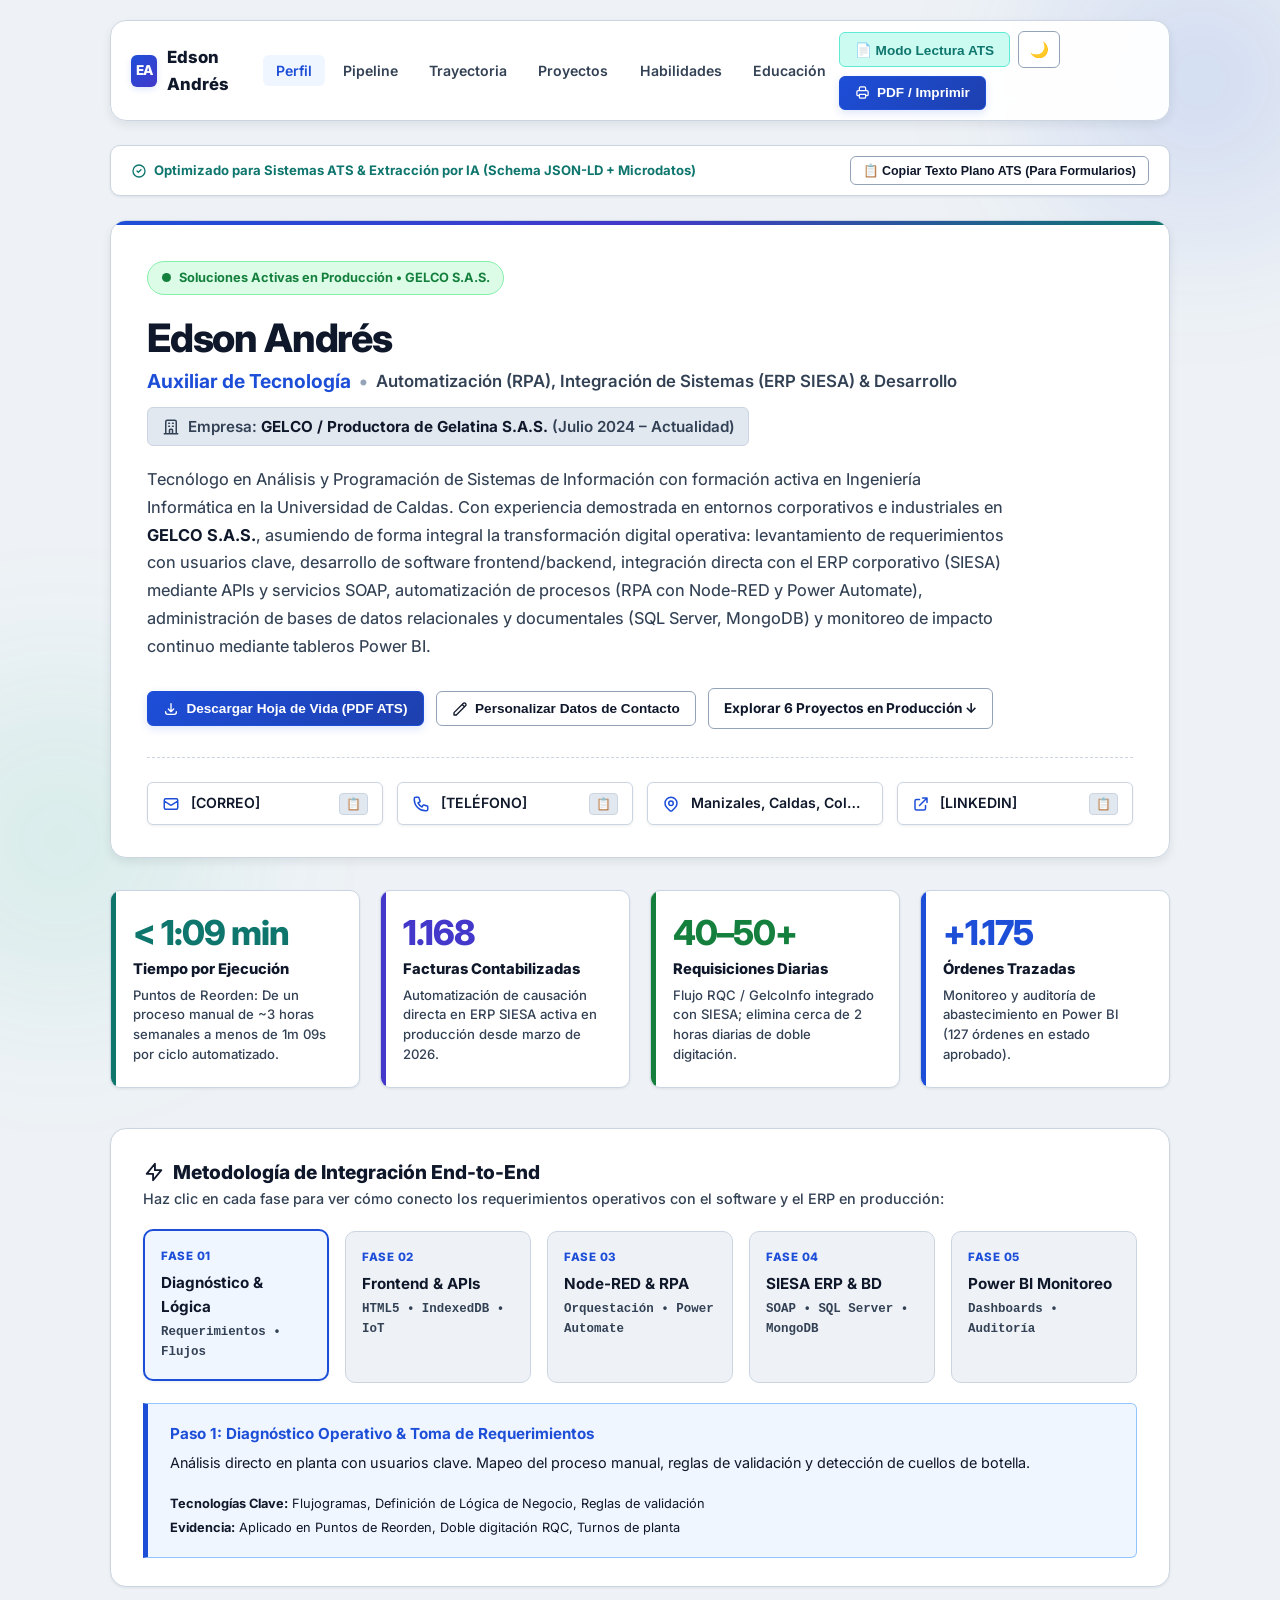
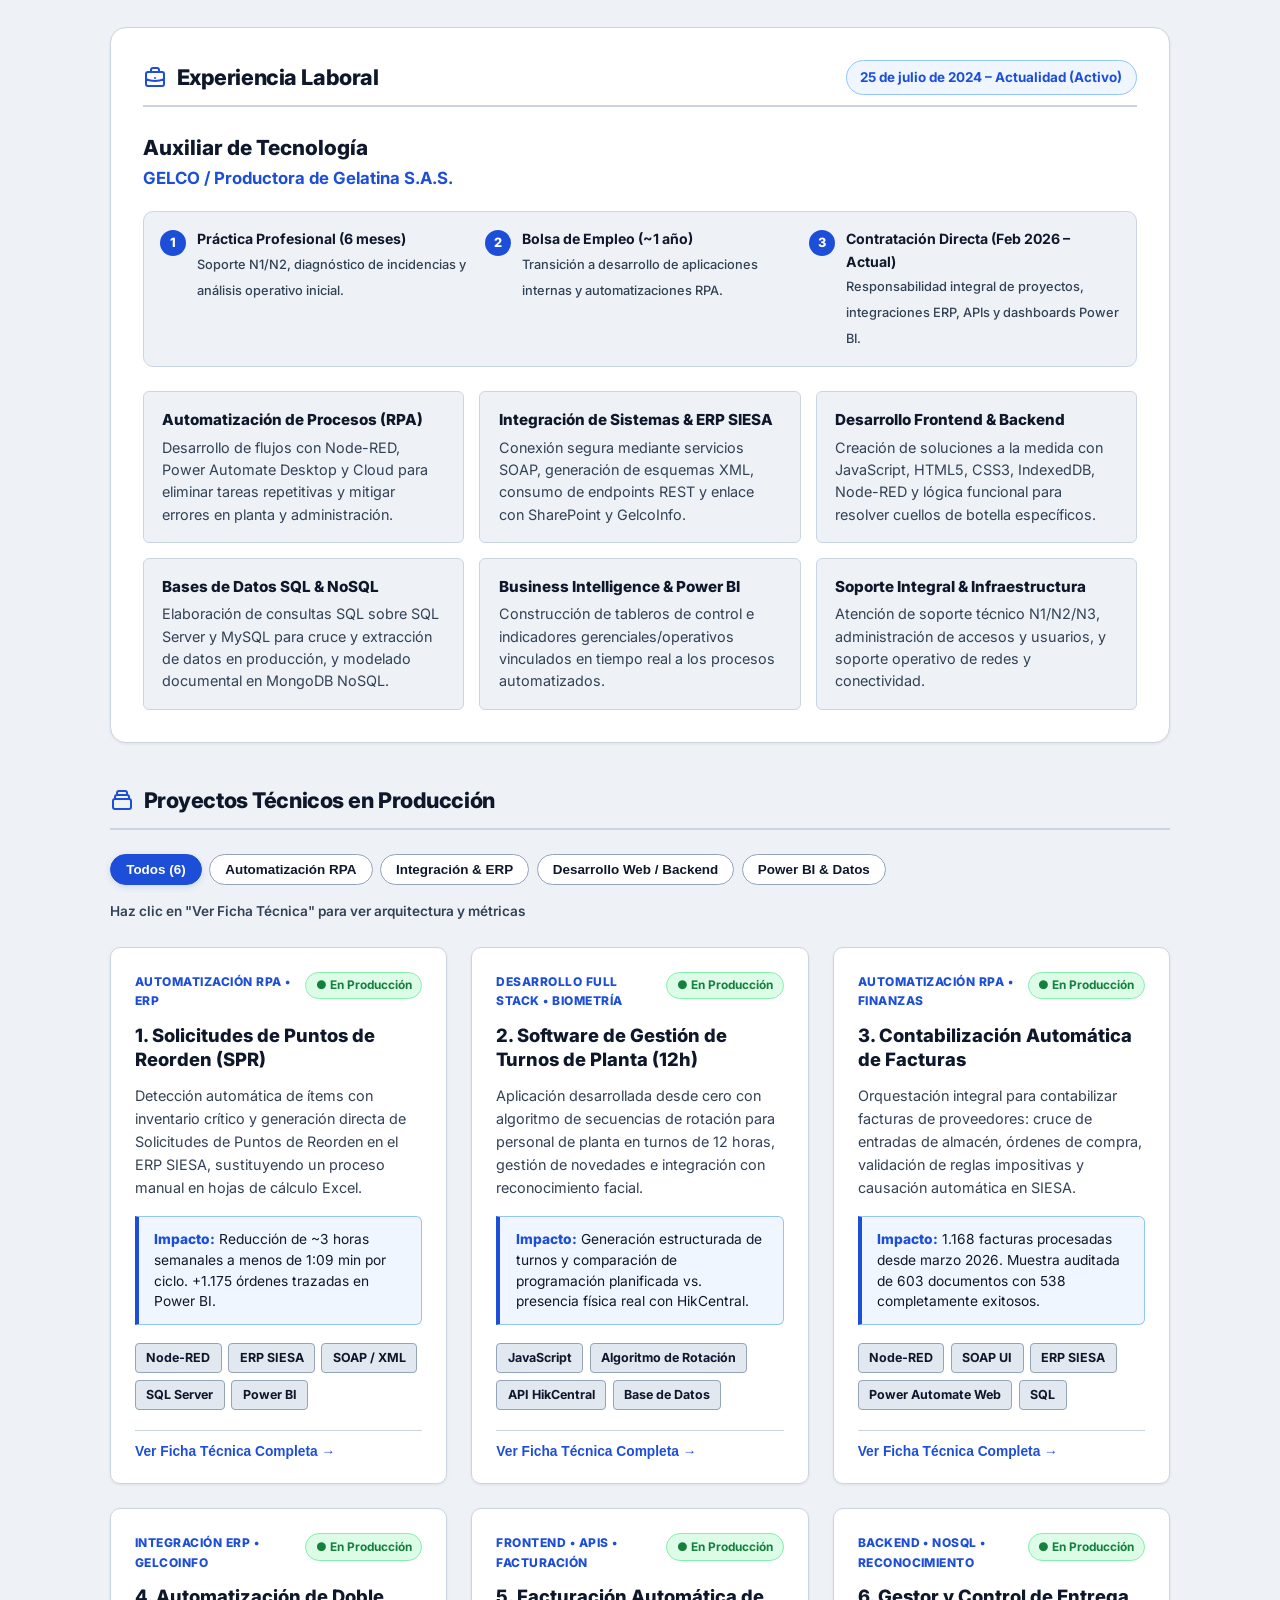
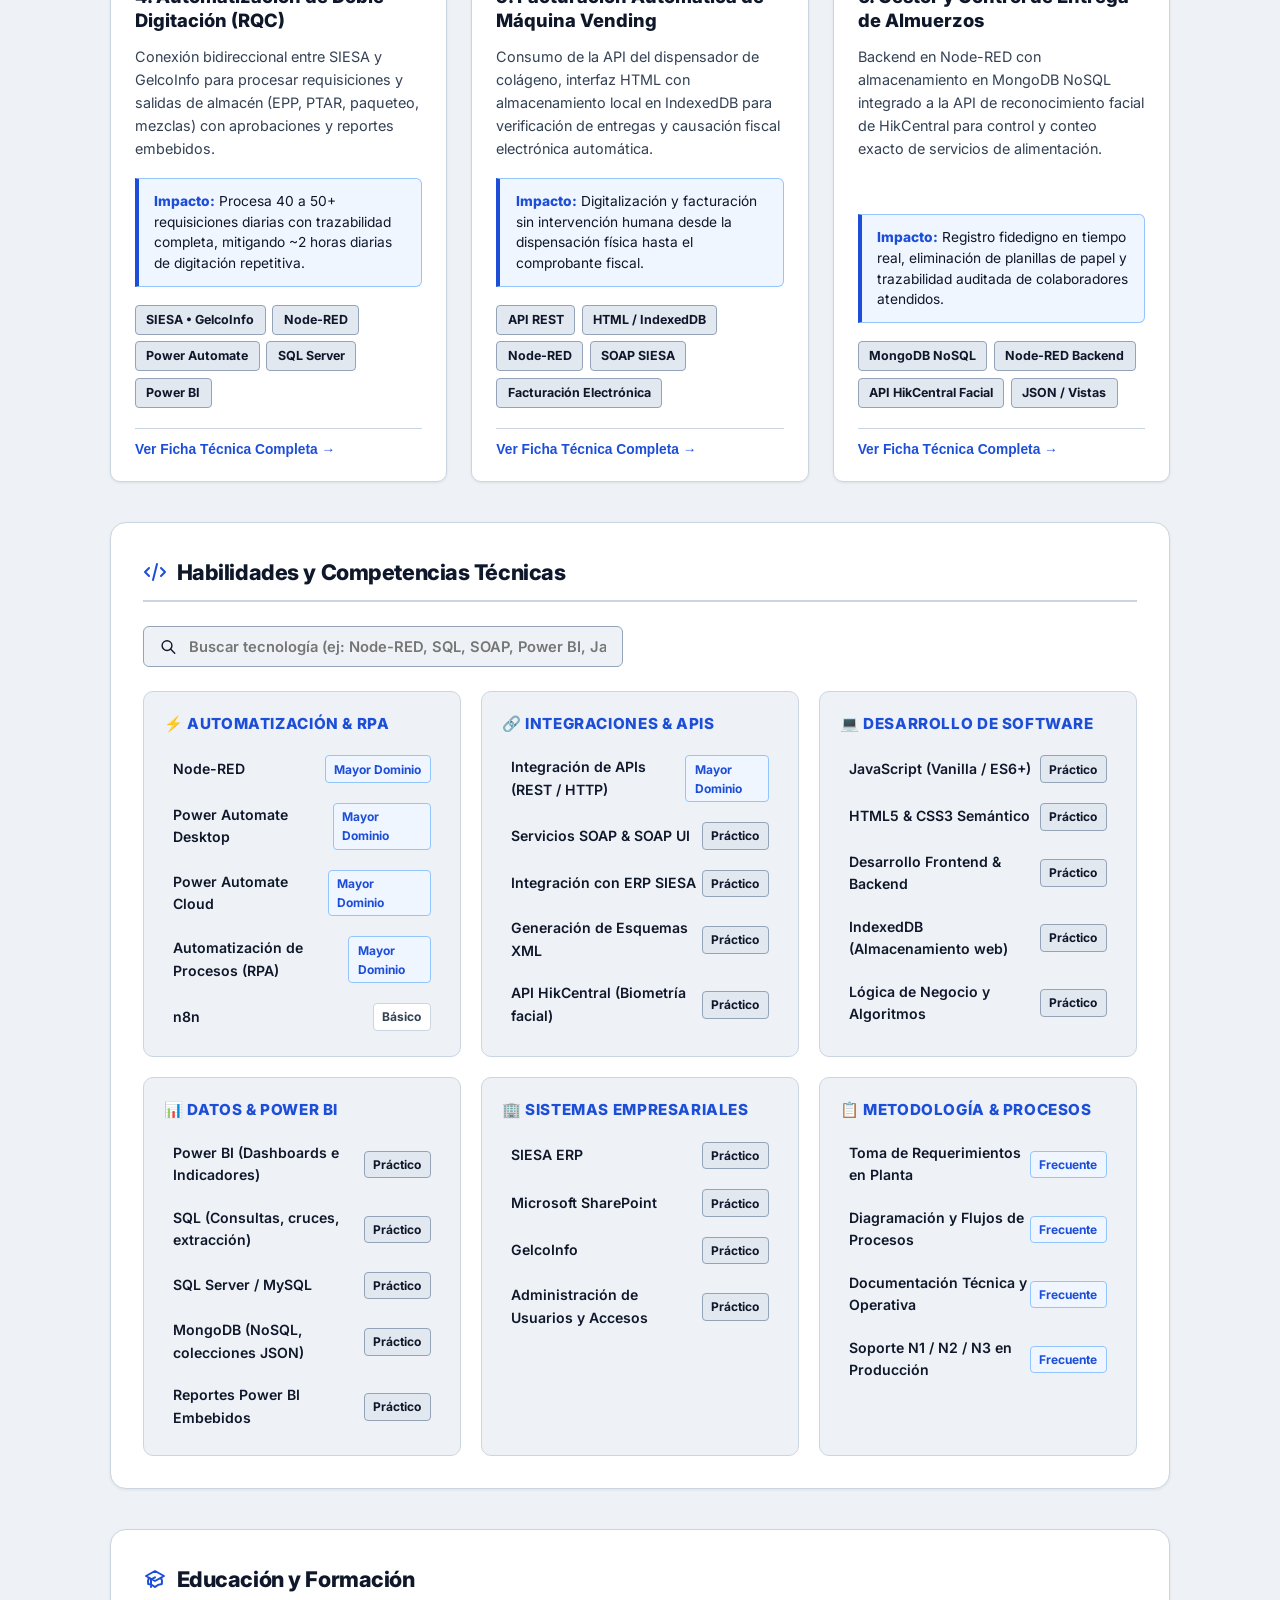
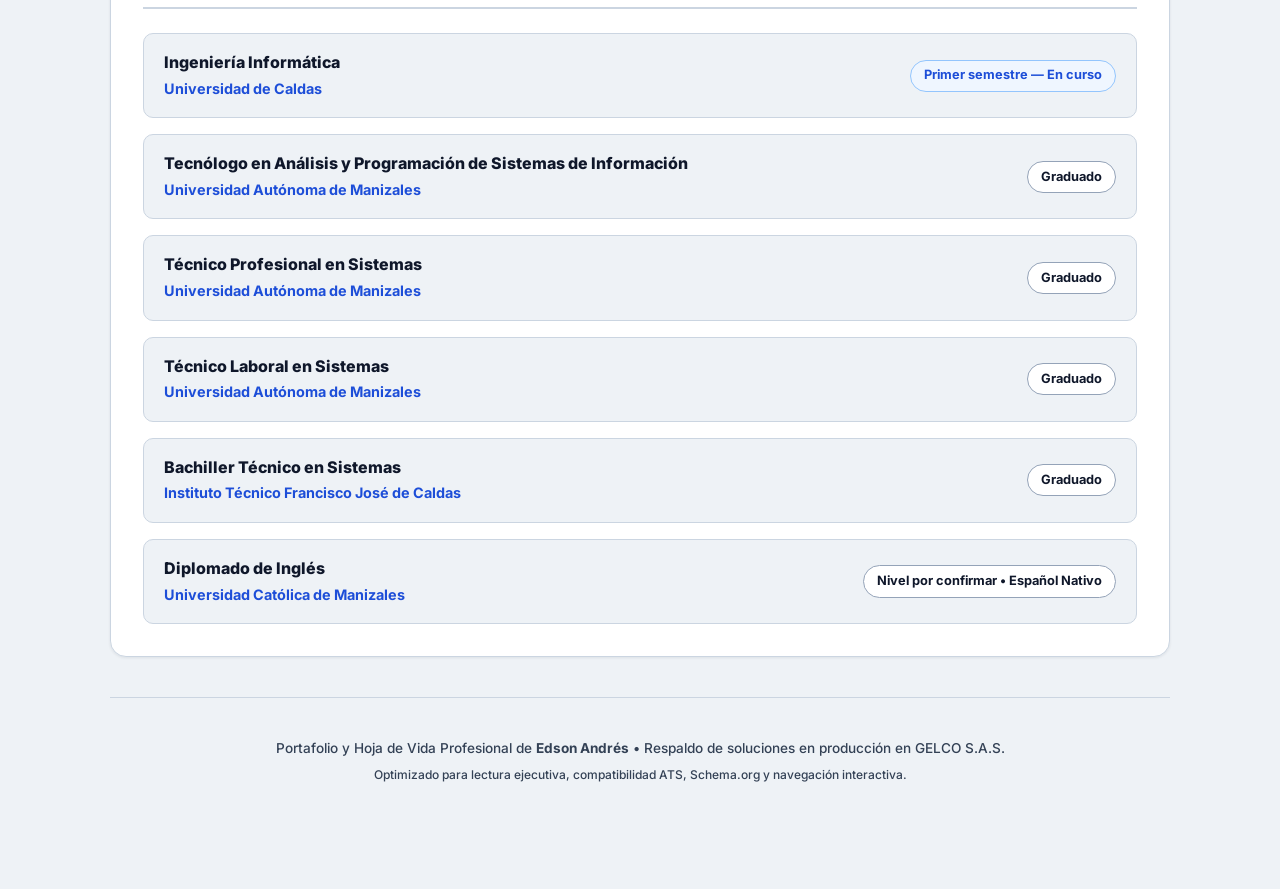
==== commit 1b4dd739: "style: normalización de contraste y paletas en modo claro y oscuro" ====
--- a/index.html
+++ b/index.html
@@ -172,8 +172,8 @@
           <h1 class="hero-name" id="user-name" itemprop="name">Edson Andrés</h1>
           <div class="hero-role">
             <span itemprop="jobTitle">Auxiliar de Tecnología</span>
-            <span style="color:var(--text-tertiary); font-weight:400;">&bull;</span>
-            <span style="color:var(--text-secondary); font-size:1.05rem;">Automatización (RPA), Integración de Sistemas (ERP SIESA) & Desarrollo</span>
+            <span class="hero-role-bullet">&bull;</span>
+            <span class="hero-role-sub">Automatización (RPA), Integración de Sistemas (ERP SIESA) & Desarrollo</span>
           </div>
 
           <div class="hero-company-info" itemprop="worksFor" itemscope itemtype="https://schema.org/Organization">
@@ -407,7 +407,7 @@
             <button class="filter-pill" data-filter="dev">Desarrollo Web / Backend</button>
             <button class="filter-pill" data-filter="data">Power BI & Datos</button>
           </div>
-          <span style="font-size:0.8rem; color:var(--text-tertiary);">Haz clic en "Ver Ficha Técnica" para ver arquitectura y métricas</span>
+          <span class="projects-hint">Haz clic en "Ver Ficha Técnica" para ver arquitectura y métricas</span>
         </div>
 
         <div class="projects-grid">
--- a/styles.css
+++ b/styles.css
@@ -1,129 +1,109 @@
 /* ==========================================================================
-   PORTAFOLIO & HOJA DE VIDA PROFESIONAL INTERACTIVA + ATS OPTIMIZADA
-   Diseño: Híbrido Dual:
-   1. Humano: Moderno, dinámico, elegante y con micro-interacciones.
-   2. ATS & Bots/IA: Semántico, JSON-LD estructurado, legible por parsers
-      y con conmutador instantáneo a "Modo ATS / Lectura Plana".
+   PORTAFOLIO & HOJA DE VIDA PROFESIONAL - EDSON ANDRÉS
+   Sistema de Diseño: Paleta Normalizada de Alto Contraste (Claro & Oscuro)
+   Optimizado para: Máxima legibilidad humana, accesibilidad WCAG AAA y ATS
    ========================================================================== */
 
+/* --------------------------------------------------------------------------
+   1. VARIABLES DE DISEÑO & PALETAS NORMALIZADAS
+   -------------------------------------------------------------------------- */
 :root {
-  /* Paleta Corporativa Tecnológica Premium (Modo Claro) */
-  --bg-body: #f8fafc;
-  --bg-surface: #ffffff;
+  /* MODO CLARO NORMALIZADO (Tecnológico Ejecutivo - Alto Contraste) */
+  --bg-body: #eef2f6;               /* Fondo sutilmente contrastado para destacar tarjetas */
+  --bg-surface: #ffffff;            /* Fondo de tarjeta blanco puro */
   --bg-surface-elevated: #ffffff;
-  --bg-subtle: #f1f5f9;
-  --bg-glass: rgba(255, 255, 255, 0.9);
-
-  --primary: #2563eb;          /* Azul tecnológico */
-  --primary-hover: #1d4ed8;
-  --primary-light: #eff6ff;
-  --primary-border: #bfdbfe;
-  --primary-glow: rgba(37, 99, 235, 0.25);
-
-  --accent-teal: #0d9488;      /* Automatización / RPA */
-  --accent-teal-light: #f0fdfa;
-  --accent-indigo: #6366f1;    /* Integraciones / APIs */
-  --accent-emerald: #10b981;   /* Producción activa / métricas */
-  --accent-emerald-light: #ecfdf5;
-
-  --text-primary: #0f172a;
-  --text-secondary: #475569;
-  --text-tertiary: #64748b;
+  --bg-subtle: #e2e8f0;             /* Gris suave para píldoras y tags */
+  --bg-subtle-hover: #cbd5e1;
+  --bg-glass: rgba(255, 255, 255, 0.95);
+
+  --primary: #1d4ed8;               /* Azul corporativo nítido (WCAG AAA) */
+  --primary-hover: #1e40af;
+  --primary-light: #eff6ff;         /* Tinte azul suave para cajas activas */
+  --primary-border: #93c5fd;        /* Borde azul definido */
+  --primary-glow: rgba(29, 78, 216, 0.15);
+
+  --accent-teal: #0f766e;           /* Verde azulado para RPA / Automatización */
+  --accent-teal-bg: #ccfbf1;
+  --accent-teal-border: #5eead4;
+
+  --accent-indigo: #4338ca;         /* Índigo para Integraciones */
+  --accent-indigo-bg: #e0e7ff;
+  --accent-indigo-border: #a5b4fc;
+
+  --accent-emerald: #15803d;        /* Verde para producción activa */
+  --accent-emerald-bg: #dcfce7;
+  --accent-emerald-border: #86efac;
+
+  /* Textos Normalizados en Modo Claro (Cero pérdida de información) */
+  --text-primary: #0f172a;          /* Slate 900: Títulos y textos principales */
+  --text-secondary: #334155;        /* Slate 700: Párrafos y descripciones nítidas */
+  --text-tertiary: #475569;         /* Slate 600: Metadatos y etiquetas legibles */
   --text-inverse: #ffffff;
 
-  --border-light: #e2e8f0;
-  --border-medium: #cbd5e1;
-  --border-focus: #3b82f6;
-
-  --shadow-sm: 0 1px 3px rgba(0, 0, 0, 0.05);
-  --shadow-md: 0 4px 12px -2px rgba(15, 23, 42, 0.08);
-  --shadow-lg: 0 12px 24px -4px rgba(15, 23, 42, 0.1);
-  --shadow-glow: 0 0 20px rgba(37, 99, 235, 0.15);
-
-  --radius-sm: 8px;
-  --radius-md: 12px;
-  --radius-lg: 18px;
+  /* Bordes Visibles y Definidos en Modo Claro */
+  --border-light: #cbd5e1;          /* Slate 300: Bordes de tarjetas claramente visibles */
+  --border-medium: #94a3b8;         /* Slate 400: Separadores y bordes de botones */
+  --border-focus: #1d4ed8;
+
+  --shadow-sm: 0 1px 3px rgba(15, 23, 42, 0.08);
+  --shadow-md: 0 4px 10px rgba(15, 23, 42, 0.08);
+  --shadow-lg: 0 10px 25px rgba(15, 23, 42, 0.12);
+
+  --radius-sm: 6px;
+  --radius-md: 10px;
+  --radius-lg: 16px;
   --radius-full: 9999px;
 
   --font-family: 'Inter', -apple-system, BlinkMacSystemFont, 'Segoe UI', Roboto, sans-serif;
-  --font-mono: ui-monospace, SFMono-Regular, Menlo, Monaco, Consolas, monospace;
-  --transition: all 0.25s cubic-bezier(0.16, 1, 0.3, 1);
-}
-
-/* Modo Oscuro Tecnológico */
+  --font-mono: 'JetBrains Mono', ui-monospace, SFMono-Regular, Menlo, Monaco, monospace;
+}
+
+/* MODO OSCURO NORMALIZADO (Obsidian Slate Tecnológico) */
 body.dark-theme {
-  --bg-body: #0b0f19;
-  --bg-surface: #111827;
-  --bg-surface-elevated: #1f2937;
-  --bg-subtle: #162032;
-  --bg-glass: rgba(17, 24, 39, 0.92);
-
-  --primary: #3b82f6;
-  --primary-hover: #60a5fa;
-  --primary-light: rgba(59, 130, 246, 0.15);
-  --primary-border: #1e3a8a;
-  --primary-glow: rgba(59, 130, 246, 0.35);
-
-  --accent-teal: #14b8a6;
-  --accent-teal-light: rgba(20, 184, 166, 0.12);
-  --accent-emerald: #34d399;
-  --accent-emerald-light: rgba(16, 185, 129, 0.15);
-
-  --text-primary: #f8fafc;
-  --text-secondary: #cbd5e1;
-  --text-tertiary: #94a3b8;
-  --text-inverse: #0b0f19;
-
-  --border-light: #1e293b;
-  --border-medium: #334155;
+  --bg-body: #0b1120;               /* Fondo azul noche profundo */
+  --bg-surface: #131c2e;            /* Fondo de tarjeta visible y diferenciado */
+  --bg-surface-elevated: #1e293b;
+  --bg-subtle: #1e293b;             /* Slate 800 para píldoras y tags */
+  --bg-subtle-hover: #334155;
+  --bg-glass: rgba(19, 28, 46, 0.94);
+
+  --primary: #60a5fa;               /* Azul claro luminoso para fondo oscuro */
+  --primary-hover: #93c5fd;
+  --primary-light: rgba(59, 130, 246, 0.18);
+  --primary-border: #2563eb;
+  --primary-glow: rgba(96, 165, 250, 0.25);
+
+  --accent-teal: #2dd4bf;
+  --accent-teal-bg: rgba(20, 184, 166, 0.18);
+  --accent-teal-border: #0f766e;
+
+  --accent-indigo: #818cf8;
+  --accent-indigo-bg: rgba(99, 102, 241, 0.18);
+  --accent-indigo-border: #4338ca;
+
+  --accent-emerald: #4ade80;
+  --accent-emerald-bg: rgba(34, 197, 94, 0.18);
+  --accent-emerald-border: #166534;
+
+  /* Textos Normalizados en Modo Oscuro (Brillantes y de lectura descansada) */
+  --text-primary: #f8fafc;          /* Slate 50: Blanco nítido */
+  --text-secondary: #e2e8f0;        /* Slate 200: Texto secundario de alta visibilidad */
+  --text-tertiary: #94a3b8;         /* Slate 400: Metadatos perfectamente claros */
+  --text-inverse: #0b1120;
+
+  /* Bordes Visibles en Modo Oscuro */
+  --border-light: #283548;          /* Delimitación clara de tarjetas */
+  --border-medium: #3b4b61;
   --border-focus: #60a5fa;
 
   --shadow-sm: 0 1px 3px rgba(0, 0, 0, 0.4);
   --shadow-md: 0 4px 14px rgba(0, 0, 0, 0.45);
-  --shadow-lg: 0 14px 28px rgba(0, 0, 0, 0.55);
-}
-
-/* ==========================================================================
-   MODO ATS PURO / FORMATO DOCUMENTO EJECUTIVO (Activable con 1 Clic)
-   Ideal para parsers automáticos, exportación en texto o lectura sin distracciones
-   ========================================================================== */
-body.ats-mode {
-  background-color: #ffffff !important;
-  color: #111827 !important;
-  font-family: 'Inter', -apple-system, BlinkMacSystemFont, Arial, sans-serif !important;
-  line-height: 1.5 !important;
-}
-
-body.ats-mode::before,
-body.ats-mode::after {
-  display: none !important;
-}
-
-body.ats-mode .hero-card,
-body.ats-mode .experience-card,
-body.ats-mode .skills-section-wrapper,
-body.ats-mode .education-section,
-body.ats-mode .project-card-interactive,
-body.ats-mode .pipeline-section,
-body.ats-mode .metric-box {
-  background: #ffffff !important;
-  box-shadow: none !important;
-  border: 1px solid #e5e7eb !important;
-  border-radius: 4px !important;
-  transform: none !important;
-}
-
-body.ats-mode .hero-status-pill,
-body.ats-mode .pulse-dot {
-  display: none !important;
-}
-
-body.ats-mode .pipeline-flow {
-  display: flex !important;
-  flex-direction: column !important;
-}
-
-/* Reset y Base */
+  --shadow-lg: 0 12px 28px rgba(0, 0, 0, 0.6);
+}
+
+/* --------------------------------------------------------------------------
+   2. RESET Y TRANSICIÓN SUAVE ENTRE TEMAS
+   -------------------------------------------------------------------------- */
 *, *::before, *::after {
   box-sizing: border-box;
   margin: 0;
@@ -145,16 +125,25 @@
   min-height: 100vh;
   position: relative;
   overflow-x: hidden;
-}
-
-/* Resplandor ambiental de fondo */
+  /* Transición fluida para que el cambio de color no parpadee */
+  transition: background-color 0.25s ease, color 0.2s ease;
+}
+
+/* Contenedor */
+.app-container {
+  max-width: 1100px;
+  margin: 0 auto;
+  padding: 1.25rem 1.25rem 4rem 1.25rem;
+}
+
+/* Resplandores ambientales controlados */
 body::before {
   content: "";
   position: fixed;
-  top: -150px;
-  right: -150px;
-  width: 500px;
-  height: 500px;
+  top: -160px;
+  right: -160px;
+  width: 480px;
+  height: 480px;
   background: radial-gradient(circle, var(--primary-glow) 0%, transparent 70%);
   z-index: -1;
   pointer-events: none;
@@ -164,25 +153,19 @@
 body::after {
   content: "";
   position: fixed;
-  bottom: -200px;
-  left: -200px;
-  width: 600px;
-  height: 600px;
+  bottom: -180px;
+  left: -180px;
+  width: 480px;
+  height: 480px;
   background: radial-gradient(circle, rgba(16, 185, 129, 0.12) 0%, transparent 70%);
   z-index: -1;
   pointer-events: none;
   filter: blur(60px);
 }
 
-.app-container {
-  max-width: 1100px;
-  margin: 0 auto;
-  padding: 1.25rem 1.25rem 4rem 1.25rem;
-}
-
-/* ==========================================================================
-   BARRA DE NAVEGACIÓN STICKY
-   ========================================================================== */
+/* --------------------------------------------------------------------------
+   3. BARRA DE NAVEGACIÓN STICKY
+   -------------------------------------------------------------------------- */
 .main-nav {
   position: sticky;
   top: 1rem;
@@ -190,15 +173,14 @@
   background: var(--bg-glass);
   backdrop-filter: blur(14px);
   -webkit-backdrop-filter: blur(14px);
-  border: 1px solid var(--border-light);
+  border: 1.5px solid var(--border-light);
   border-radius: var(--radius-lg);
   padding: 0.65rem 1.25rem;
-  margin-bottom: 2rem;
+  margin-bottom: 1.5rem;
   box-shadow: var(--shadow-md);
   display: flex;
   justify-content: space-between;
   align-items: center;
-  transition: var(--transition);
 }
 
 .nav-brand {
@@ -207,12 +189,12 @@
   gap: 0.65rem;
   text-decoration: none;
   color: var(--text-primary);
-  font-weight: 700;
+  font-weight: 800;
   font-size: 1.05rem;
 }
 
 .brand-badge {
-  background: linear-gradient(135deg, var(--primary), var(--accent-indigo));
+  background: linear-gradient(135deg, var(--primary), #4338ca);
   color: #ffffff;
   font-weight: 800;
   font-size: 0.85rem;
@@ -222,8 +204,8 @@
   display: flex;
   align-items: center;
   justify-content: center;
-  letter-spacing: -0.05em;
-  box-shadow: 0 2px 8px var(--primary-glow);
+  letter-spacing: -0.04em;
+  box-shadow: 0 2px 6px var(--primary-glow);
 }
 
 .nav-links {
@@ -236,11 +218,11 @@
 .nav-link {
   color: var(--text-secondary);
   text-decoration: none;
-  font-size: 0.86rem;
-  font-weight: 500;
-  padding: 0.4rem 0.75rem;
+  font-size: 0.88rem;
+  font-weight: 600;
+  padding: 0.45rem 0.8rem;
   border-radius: var(--radius-sm);
-  transition: var(--transition);
+  transition: all 0.2s ease;
 }
 
 .nav-link:hover, .nav-link.active {
@@ -251,35 +233,36 @@
 .nav-actions {
   display: flex;
   align-items: center;
-  gap: 0.45rem;
+  gap: 0.5rem;
   flex-wrap: wrap;
 }
 
-/* Botones genéricos de acción */
+/* Botones */
 .btn {
   display: inline-flex;
   align-items: center;
   justify-content: center;
   gap: 0.45rem;
-  font-size: 0.84rem;
-  font-weight: 600;
-  padding: 0.5rem 0.95rem;
+  font-size: 0.85rem;
+  font-weight: 700;
+  padding: 0.52rem 0.95rem;
   border-radius: var(--radius-sm);
   cursor: pointer;
-  transition: var(--transition);
+  transition: all 0.2s ease;
   text-decoration: none;
-  border: 1px solid transparent;
+  border: 1.5px solid transparent;
 }
 
 .btn-primary {
   background: linear-gradient(135deg, var(--primary), var(--primary-hover));
-  color: #ffffff;
-  box-shadow: 0 3px 10px var(--primary-glow);
+  color: #ffffff !important;
+  box-shadow: 0 3px 8px var(--primary-glow);
+  border-color: var(--primary);
 }
 
 .btn-primary:hover {
   transform: translateY(-1px);
-  box-shadow: 0 6px 16px var(--primary-glow);
+  box-shadow: 0 5px 14px var(--primary-glow);
 }
 
 .btn-secondary {
@@ -295,9 +278,9 @@
 }
 
 .btn-ats-toggle {
-  background-color: var(--accent-teal-light);
+  background-color: var(--accent-teal-bg);
   color: var(--accent-teal);
-  border-color: rgba(13, 148, 136, 0.3);
+  border-color: var(--accent-teal-border);
 }
 
 .btn-ats-toggle:hover {
@@ -306,13 +289,14 @@
 }
 
 .btn-icon-only {
-  padding: 0.5rem;
+  padding: 0.52rem 0.65rem;
   border-radius: var(--radius-sm);
   background-color: var(--bg-surface);
-  border: 1px solid var(--border-light);
-  color: var(--text-secondary);
+  border: 1.5px solid var(--border-medium);
+  color: var(--text-primary);
   cursor: pointer;
-  transition: var(--transition);
+  font-size: 0.95rem;
+  transition: all 0.2s ease;
 }
 
 .btn-icon-only:hover {
@@ -321,44 +305,39 @@
   background-color: var(--primary-light);
 }
 
-/* ==========================================================================
-   BANNER DE OPTIMIZACIÓN ATS & IA
-   ========================================================================== */
+/* --------------------------------------------------------------------------
+   4. FRANJA ATS & IA
+   -------------------------------------------------------------------------- */
 .ats-meta-strip {
   display: flex;
   justify-content: space-between;
   align-items: center;
-  background: var(--bg-subtle);
-  border: 1px solid var(--border-light);
+  background: var(--bg-surface);
+  border: 1.5px solid var(--border-light);
   border-radius: var(--radius-md);
   padding: 0.65rem 1.25rem;
   margin-bottom: 1.5rem;
-  font-size: 0.8rem;
+  font-size: 0.82rem;
   color: var(--text-secondary);
   flex-wrap: wrap;
   gap: 0.6rem;
+  box-shadow: var(--shadow-sm);
 }
 
 .ats-meta-badge {
   display: inline-flex;
   align-items: center;
   gap: 0.45rem;
-  font-weight: 600;
+  font-weight: 700;
   color: var(--accent-teal);
 }
 
-.ats-meta-actions {
-  display: flex;
-  align-items: center;
-  gap: 0.5rem;
-}
-
-/* ==========================================================================
-   HERO / PERFIL DE PRESENTACIÓN
-   ========================================================================== */
+/* --------------------------------------------------------------------------
+   5. HERO CARD & PERFIL
+   -------------------------------------------------------------------------- */
 .hero-card {
   background: var(--bg-surface);
-  border: 1px solid var(--border-light);
+  border: 1.5px solid var(--border-light);
   border-radius: var(--radius-lg);
   padding: 2.5rem 2.25rem 2rem 2.25rem;
   box-shadow: var(--shadow-md);
@@ -381,19 +360,19 @@
   display: inline-flex;
   align-items: center;
   gap: 0.5rem;
-  background-color: var(--accent-emerald-light);
+  background-color: var(--accent-emerald-bg);
   color: var(--accent-emerald);
-  border: 1px solid rgba(16, 185, 129, 0.3);
-  padding: 0.3rem 0.85rem;
+  border: 1px solid var(--accent-emerald-border);
+  padding: 0.35rem 0.85rem;
   border-radius: var(--radius-full);
-  font-size: 0.78rem;
-  font-weight: 600;
+  font-size: 0.8rem;
+  font-weight: 700;
   margin-bottom: 1.25rem;
 }
 
 .pulse-dot {
-  width: 8px;
-  height: 8px;
+  width: 9px;
+  height: 9px;
   border-radius: 50%;
   background-color: var(--accent-emerald);
   box-shadow: 0 0 0 0 rgba(16, 185, 129, 0.7);
@@ -415,23 +394,34 @@
 }
 
 .hero-name {
-  font-size: 2.35rem;
+  font-size: 2.45rem;
   font-weight: 800;
   letter-spacing: -0.03em;
   line-height: 1.15;
   color: var(--text-primary);
-  margin-bottom: 0.5rem;
+  margin-bottom: 0.4rem;
 }
 
 .hero-role {
-  font-size: 1.22rem;
-  font-weight: 600;
-  color: var(--primary);
-  margin-bottom: 0.6rem;
+  font-size: 1.2rem;
+  font-weight: 700;
+  color: var(--primary);
+  margin-bottom: 0.65rem;
   display: flex;
   align-items: center;
   gap: 0.5rem;
   flex-wrap: wrap;
+}
+
+.hero-role-bullet {
+  color: var(--border-medium);
+  font-weight: 700;
+}
+
+.hero-role-sub {
+  color: var(--text-secondary);
+  font-size: 1.05rem;
+  font-weight: 600;
 }
 
 .hero-company-info {
@@ -445,6 +435,7 @@
   border-radius: var(--radius-sm);
   border: 1px solid var(--border-light);
   margin-bottom: 1.25rem;
+  font-weight: 600;
 }
 
 .hero-company-info strong {
@@ -452,11 +443,16 @@
 }
 
 .hero-summary {
-  font-size: 1rem;
+  font-size: 1.02rem;
   color: var(--text-secondary);
   line-height: 1.7;
-  max-width: 840px;
+  max-width: 860px;
   margin-bottom: 1.75rem;
+  font-weight: 450;
+}
+
+.hero-summary strong {
+  color: var(--text-primary);
 }
 
 .hero-cta-group {
@@ -467,69 +463,75 @@
   margin-bottom: 1.75rem;
 }
 
-/* Barra de Contacto Directo */
+/* Contact Strip */
 .contact-strip {
   display: grid;
-  grid-template-columns: repeat(auto-fit, minmax(210px, 1fr));
+  grid-template-columns: repeat(auto-fit, minmax(220px, 1fr));
   gap: 0.85rem;
   padding-top: 1.5rem;
-  border-top: 1px dashed var(--border-medium);
+  border-top: 1.5px dashed var(--border-light);
 }
 
 .contact-pill {
   display: flex;
   align-items: center;
-  gap: 0.6rem;
-  background-color: var(--bg-subtle);
-  border: 1px solid var(--border-light);
-  padding: 0.55rem 0.85rem;
+  gap: 0.65rem;
+  background-color: var(--bg-surface);
+  border: 1.5px solid var(--border-light);
+  padding: 0.6rem 0.9rem;
   border-radius: var(--radius-sm);
-  font-size: 0.85rem;
-  color: var(--text-secondary);
-  transition: var(--transition);
+  font-size: 0.88rem;
+  color: var(--text-primary);
+  box-shadow: var(--shadow-sm);
+  transition: all 0.2s ease;
 }
 
 .contact-pill:hover {
   border-color: var(--primary);
-  color: var(--text-primary);
 }
 
 .contact-pill svg {
-  width: 17px;
-  height: 17px;
+  width: 18px;
+  height: 18px;
   color: var(--primary);
   flex-shrink: 0;
 }
 
 .contact-pill a, .contact-pill span {
   color: var(--text-primary);
-  font-weight: 500;
+  font-weight: 600;
   text-decoration: none;
   white-space: nowrap;
   overflow: hidden;
   text-overflow: ellipsis;
 }
 
+.contact-pill a:hover {
+  color: var(--primary);
+  text-decoration: underline;
+}
+
 .copy-mini-btn {
-  background: none;
-  border: none;
-  color: var(--text-tertiary);
+  background: var(--bg-subtle);
+  border: 1px solid var(--border-light);
+  color: var(--text-secondary);
   cursor: pointer;
-  padding: 2px 4px;
+  padding: 3px 6px;
   margin-left: auto;
   border-radius: 4px;
   font-size: 0.75rem;
-  transition: var(--transition);
+  transition: all 0.2s ease;
 }
 
 .copy-mini-btn:hover {
   color: var(--primary);
+  border-color: var(--primary);
   background-color: var(--primary-light);
 }
 
-/* ==========================================================================
-   CONTADORES INTERACTIVOS DE IMPACTO / MÉTRICAS
-   ========================================================================== */
+/* --------------------------------------------------------------------------
+   6. CONTADORES DE IMPACTO / MÉTRICAS
+   -------------------------------------------------------------------------- */
 .metrics-section {
   display: grid;
   grid-template-columns: repeat(auto-fit, minmax(230px, 1fr));
@@ -539,7 +541,7 @@
 
 .metric-box {
   background: var(--bg-surface);
-  border: 1px solid var(--border-light);
+  border: 1.5px solid var(--border-light);
   border-radius: var(--radius-md);
   padding: 1.4rem;
   box-shadow: var(--shadow-sm);
@@ -547,13 +549,13 @@
   flex-direction: column;
   position: relative;
   overflow: hidden;
-  transition: var(--transition);
+  transition: all 0.25s ease;
 }
 
 .metric-box:hover {
   transform: translateY(-3px);
   box-shadow: var(--shadow-md);
-  border-color: var(--primary-border);
+  border-color: var(--primary);
 }
 
 .metric-box::after {
@@ -561,7 +563,7 @@
   position: absolute;
   top: 0;
   left: 0;
-  width: 4px;
+  width: 5px;
   height: 100%;
   background: var(--primary);
 }
@@ -571,15 +573,12 @@
 .metric-box.accent-emerald::after { background: var(--accent-emerald); }
 
 .metric-val {
-  font-size: 2.1rem;
+  font-size: 2.15rem;
   font-weight: 800;
   letter-spacing: -0.03em;
-  color: var(--text-primary);
+  color: var(--primary);
   line-height: 1.1;
   margin-bottom: 0.4rem;
-  display: flex;
-  align-items: baseline;
-  gap: 0.2rem;
 }
 
 .metric-box.accent-teal .metric-val { color: var(--accent-teal); }
@@ -587,24 +586,25 @@
 .metric-box.accent-emerald .metric-val { color: var(--accent-emerald); }
 
 .metric-title {
-  font-size: 0.88rem;
-  font-weight: 700;
+  font-size: 0.92rem;
+  font-weight: 800;
   color: var(--text-primary);
   margin-bottom: 0.25rem;
 }
 
 .metric-sub {
-  font-size: 0.78rem;
-  color: var(--text-secondary);
-  line-height: 1.4;
-}
-
-/* ==========================================================================
-   SIMULADOR DE PIPELINE INTERACTIVO
-   ========================================================================== */
+  font-size: 0.82rem;
+  color: var(--text-secondary);
+  line-height: 1.5;
+  font-weight: 500;
+}
+
+/* --------------------------------------------------------------------------
+   7. SIMULADOR DE PIPELINE INTERACTIVO
+   -------------------------------------------------------------------------- */
 .pipeline-section {
   background: var(--bg-surface);
-  border: 1px solid var(--border-light);
+  border: 1.5px solid var(--border-light);
   border-radius: var(--radius-lg);
   padding: 1.75rem 2rem;
   box-shadow: var(--shadow-sm);
@@ -616,8 +616,8 @@
 }
 
 .pipeline-title {
-  font-size: 1.15rem;
-  font-weight: 700;
+  font-size: 1.2rem;
+  font-weight: 800;
   display: flex;
   align-items: center;
   gap: 0.5rem;
@@ -625,46 +625,42 @@
 }
 
 .pipeline-desc {
-  font-size: 0.85rem;
-  color: var(--text-secondary);
+  font-size: 0.9rem;
+  color: var(--text-secondary);
+  font-weight: 500;
 }
 
 .pipeline-flow {
   display: grid;
   grid-template-columns: repeat(auto-fit, minmax(180px, 1fr));
   gap: 1rem;
-  position: relative;
   margin-top: 1rem;
 }
 
 .pipeline-node {
-  background: var(--bg-subtle);
-  border: 1px solid var(--border-light);
+  background: var(--bg-body);
+  border: 1.5px solid var(--border-light);
   border-radius: var(--radius-md);
   padding: 1rem;
   cursor: pointer;
-  transition: var(--transition);
+  transition: all 0.2s ease;
   position: relative;
 }
 
 .pipeline-node:hover, .pipeline-node.active {
-  background: var(--bg-surface-elevated);
+  background: var(--bg-surface);
   border-color: var(--primary);
   transform: translateY(-2px);
   box-shadow: var(--shadow-sm);
 }
 
-.pipeline-node.active::before {
-  content: "";
-  position: absolute;
-  inset: -1px;
-  border-radius: var(--radius-md);
+.pipeline-node.active {
   border: 2px solid var(--primary);
-  pointer-events: none;
+  background-color: var(--primary-light);
 }
 
 .node-step-tag {
-  font-size: 0.68rem;
+  font-size: 0.72rem;
   font-weight: 800;
   text-transform: uppercase;
   color: var(--primary);
@@ -673,40 +669,43 @@
 }
 
 .node-name {
-  font-size: 0.92rem;
+  font-size: 0.95rem;
   font-weight: 700;
   color: var(--text-primary);
   margin-bottom: 0.25rem;
 }
 
 .node-tech {
-  font-size: 0.75rem;
-  color: var(--text-tertiary);
+  font-size: 0.78rem;
+  color: var(--text-secondary);
   font-family: var(--font-mono);
+  font-weight: 600;
 }
 
 .pipeline-detail-card {
   margin-top: 1.25rem;
-  padding: 1rem 1.25rem;
+  padding: 1.15rem 1.4rem;
   background: var(--primary-light);
-  border-left: 4px solid var(--primary);
+  border: 1.5px solid var(--primary-border);
+  border-left: 5px solid var(--primary);
   border-radius: 0 var(--radius-sm) var(--radius-sm) 0;
-  font-size: 0.88rem;
+  font-size: 0.9rem;
   color: var(--text-primary);
   display: flex;
   align-items: center;
   justify-content: space-between;
-  gap: 1rem;
+  gap: 1.25rem;
   flex-wrap: wrap;
 }
 
 .pipeline-detail-text strong {
   color: var(--primary);
-}
-
-/* ==========================================================================
-   TÍTULOS DE SECCIÓN
-   ========================================================================== */
+  font-size: 0.95rem;
+}
+
+/* --------------------------------------------------------------------------
+   8. TÍTULOS DE SECCIÓN
+   -------------------------------------------------------------------------- */
 .section-heading-wrap {
   display: flex;
   justify-content: space-between;
@@ -734,12 +733,12 @@
   color: var(--primary);
 }
 
-/* ==========================================================================
-   EXPERIENCIA & TRAYECTORIA
-   ========================================================================== */
+/* --------------------------------------------------------------------------
+   9. EXPERIENCIA & TRAYECTORIA
+   -------------------------------------------------------------------------- */
 .experience-card {
   background: var(--bg-surface);
-  border: 1px solid var(--border-light);
+  border: 1.5px solid var(--border-light);
   border-radius: var(--radius-lg);
   padding: 2rem;
   box-shadow: var(--shadow-sm);
@@ -756,23 +755,23 @@
 }
 
 .exp-title-role {
-  font-size: 1.28rem;
+  font-size: 1.3rem;
   font-weight: 800;
   color: var(--text-primary);
 }
 
 .exp-company-highlight {
-  font-size: 1rem;
-  font-weight: 600;
+  font-size: 1.05rem;
+  font-weight: 700;
   color: var(--primary);
 }
 
 .exp-period-badge {
-  font-size: 0.82rem;
-  font-weight: 600;
+  font-size: 0.84rem;
+  font-weight: 700;
   background-color: var(--primary-light);
   color: var(--primary);
-  border: 1px solid var(--primary-border);
+  border: 1.5px solid var(--primary-border);
   padding: 0.35rem 0.85rem;
   border-radius: var(--radius-full);
 }
@@ -780,28 +779,28 @@
 .career-phases {
   display: grid;
   grid-template-columns: repeat(auto-fit, minmax(240px, 1fr));
-  gap: 0.75rem;
+  gap: 0.85rem;
   margin-bottom: 1.5rem;
   padding: 1rem;
-  background-color: var(--bg-subtle);
+  background-color: var(--bg-body);
   border-radius: var(--radius-md);
-  border: 1px solid var(--border-light);
+  border: 1.5px solid var(--border-light);
 }
 
 .phase-item {
   display: flex;
   align-items: flex-start;
-  gap: 0.65rem;
+  gap: 0.7rem;
 }
 
 .phase-step-num {
-  width: 24px;
-  height: 24px;
+  width: 26px;
+  height: 26px;
   border-radius: 50%;
   background-color: var(--primary);
   color: #ffffff;
-  font-size: 0.75rem;
-  font-weight: 700;
+  font-size: 0.8rem;
+  font-weight: 800;
   display: flex;
   align-items: center;
   justify-content: center;
@@ -811,29 +810,32 @@
 
 .phase-desc strong {
   display: block;
-  font-size: 0.84rem;
-  color: var(--text-primary);
+  font-size: 0.88rem;
+  color: var(--text-primary);
+  font-weight: 700;
 }
 
 .phase-desc span {
-  font-size: 0.76rem;
-  color: var(--text-tertiary);
+  font-size: 0.8rem;
+  color: var(--text-secondary);
+  font-weight: 500;
 }
 
 .responsibilities-grid {
   display: grid;
   grid-template-columns: repeat(auto-fit, minmax(290px, 1fr));
-  gap: 0.85rem;
+  gap: 0.95rem;
 }
 
 .resp-card {
   background-color: var(--bg-body);
-  border: 1px solid var(--border-light);
+  border: 1.5px solid var(--border-light);
   border-radius: var(--radius-sm);
-  padding: 0.95rem 1.1rem;
-  font-size: 0.88rem;
-  color: var(--text-secondary);
-  transition: var(--transition);
+  padding: 1rem 1.15rem;
+  font-size: 0.9rem;
+  color: var(--text-secondary);
+  transition: all 0.2s ease;
+  line-height: 1.55;
 }
 
 .resp-card:hover {
@@ -844,14 +846,14 @@
 .resp-card strong {
   display: block;
   color: var(--text-primary);
-  font-weight: 600;
-  margin-bottom: 0.25rem;
-  font-size: 0.92rem;
-}
-
-/* ==========================================================================
-   PROYECTOS DESTACADOS & FILTROS
-   ========================================================================== */
+  font-weight: 800;
+  margin-bottom: 0.3rem;
+  font-size: 0.95rem;
+}
+
+/* --------------------------------------------------------------------------
+   10. PROYECTOS DESTACADOS & FILTROS
+   -------------------------------------------------------------------------- */
 .projects-header-bar {
   display: flex;
   justify-content: space-between;
@@ -861,6 +863,12 @@
   margin-bottom: 1.5rem;
 }
 
+.projects-hint {
+  font-size: 0.85rem;
+  color: var(--text-secondary);
+  font-weight: 600;
+}
+
 .filter-pills {
   display: flex;
   align-items: center;
@@ -870,14 +878,14 @@
 
 .filter-pill {
   background: var(--bg-surface);
-  border: 1px solid var(--border-medium);
-  color: var(--text-secondary);
-  font-size: 0.82rem;
-  font-weight: 600;
-  padding: 0.45rem 0.9rem;
+  border: 1.5px solid var(--border-medium);
+  color: var(--text-primary);
+  font-size: 0.84rem;
+  font-weight: 700;
+  padding: 0.45rem 0.95rem;
   border-radius: var(--radius-full);
   cursor: pointer;
-  transition: var(--transition);
+  transition: all 0.2s ease;
 }
 
 .filter-pill:hover {
@@ -888,9 +896,9 @@
 
 .filter-pill.active {
   background-color: var(--primary);
-  color: #ffffff;
+  color: #ffffff !important;
   border-color: var(--primary);
-  box-shadow: 0 2px 8px var(--primary-glow);
+  box-shadow: 0 2px 6px var(--primary-glow);
 }
 
 .projects-grid {
@@ -902,20 +910,20 @@
 
 .project-card-interactive {
   background: var(--bg-surface);
-  border: 1px solid var(--border-light);
+  border: 1.5px solid var(--border-light);
   border-radius: var(--radius-md);
   padding: 1.5rem;
   display: flex;
   flex-direction: column;
   box-shadow: var(--shadow-sm);
-  transition: var(--transition);
+  transition: all 0.25s ease;
   position: relative;
 }
 
 .project-card-interactive:hover {
   transform: translateY(-4px);
   box-shadow: var(--shadow-lg);
-  border-color: var(--primary-border);
+  border-color: var(--primary);
 }
 
 .p-card-top {
@@ -927,26 +935,26 @@
 }
 
 .p-card-category {
-  font-size: 0.72rem;
-  font-weight: 700;
+  font-size: 0.75rem;
+  font-weight: 800;
   text-transform: uppercase;
   color: var(--primary);
   letter-spacing: 0.04em;
 }
 
 .p-card-status {
-  font-size: 0.72rem;
-  font-weight: 600;
-  padding: 0.15rem 0.55rem;
+  font-size: 0.74rem;
+  font-weight: 700;
+  padding: 0.2rem 0.6rem;
   border-radius: var(--radius-full);
-  background-color: var(--accent-emerald-light);
+  background-color: var(--accent-emerald-bg);
   color: var(--accent-emerald);
-  border: 1px solid rgba(16, 185, 129, 0.25);
+  border: 1px solid var(--accent-emerald-border);
   white-space: nowrap;
 }
 
 .p-card-title {
-  font-size: 1.1rem;
+  font-size: 1.15rem;
   font-weight: 800;
   color: var(--text-primary);
   line-height: 1.3;
@@ -954,42 +962,45 @@
 }
 
 .p-card-summary {
+  font-size: 0.9rem;
+  color: var(--text-secondary);
+  line-height: 1.6;
+  margin-bottom: 1.1rem;
+  flex-grow: 1;
+}
+
+.p-card-metric-highlight {
+  background-color: var(--primary-light);
+  border: 1px solid var(--primary-border);
+  border-left: 4px solid var(--primary);
+  padding: 0.75rem 0.95rem;
+  border-radius: 0 var(--radius-sm) var(--radius-sm) 0;
   font-size: 0.86rem;
-  color: var(--text-secondary);
-  line-height: 1.55;
-  margin-bottom: 1rem;
-  flex-grow: 1;
-}
-
-.p-card-metric-highlight {
-  background-color: var(--bg-subtle);
-  border-left: 3px solid var(--primary);
-  padding: 0.65rem 0.85rem;
-  border-radius: 0 var(--radius-sm) var(--radius-sm) 0;
-  font-size: 0.82rem;
   color: var(--text-primary);
   margin-bottom: 1.15rem;
+  line-height: 1.5;
 }
 
 .p-card-metric-highlight strong {
   color: var(--primary);
+  font-weight: 800;
 }
 
 .p-card-tags {
   display: flex;
   flex-wrap: wrap;
-  gap: 0.35rem;
+  gap: 0.4rem;
   margin-bottom: 1.25rem;
 }
 
 .p-tag {
-  font-size: 0.74rem;
-  font-weight: 500;
-  padding: 0.2rem 0.55rem;
+  font-size: 0.78rem;
+  font-weight: 700;
+  padding: 0.25rem 0.65rem;
   border-radius: 4px;
   background-color: var(--bg-subtle);
-  color: var(--text-secondary);
-  border: 1px solid var(--border-light);
+  color: var(--text-primary);
+  border: 1px solid var(--border-medium);
 }
 
 .p-card-footer {
@@ -997,21 +1008,21 @@
   align-items: center;
   justify-content: space-between;
   padding-top: 0.85rem;
-  border-top: 1px solid var(--border-light);
+  border-top: 1.5px solid var(--border-light);
 }
 
 .btn-open-modal {
   background: none;
   border: none;
-  font-size: 0.82rem;
-  font-weight: 700;
+  font-size: 0.86rem;
+  font-weight: 800;
   color: var(--primary);
   cursor: pointer;
   display: inline-flex;
   align-items: center;
   gap: 0.35rem;
   padding: 0;
-  transition: var(--transition);
+  transition: all 0.2s ease;
 }
 
 .btn-open-modal:hover {
@@ -1019,12 +1030,12 @@
   gap: 0.55rem;
 }
 
-/* ==========================================================================
-   MATRIZ DE HABILIDADES TÉCNICAS CON BUSCADOR
-   ========================================================================== */
+/* --------------------------------------------------------------------------
+   11. MATRIZ DE HABILIDADES TÉCNICAS & BUSCADOR
+   -------------------------------------------------------------------------- */
 .skills-section-wrapper {
   background: var(--bg-surface);
-  border: 1px solid var(--border-light);
+  border: 1.5px solid var(--border-light);
   border-radius: var(--radius-lg);
   padding: 2rem;
   box-shadow: var(--shadow-sm);
@@ -1036,11 +1047,11 @@
   align-items: center;
   gap: 0.75rem;
   background-color: var(--bg-body);
-  border: 1px solid var(--border-medium);
+  border: 1.5px solid var(--border-medium);
   border-radius: var(--radius-sm);
-  padding: 0.6rem 1rem;
+  padding: 0.65rem 1rem;
   margin-bottom: 1.5rem;
-  max-width: 450px;
+  max-width: 480px;
 }
 
 .skills-search-bar input {
@@ -1048,8 +1059,9 @@
   background: transparent;
   outline: none;
   font-family: inherit;
-  font-size: 0.88rem;
-  color: var(--text-primary);
+  font-size: 0.92rem;
+  color: var(--text-primary);
+  font-weight: 600;
   width: 100%;
 }
 
@@ -1061,15 +1073,15 @@
 
 .skill-domain-card {
   background-color: var(--bg-body);
-  border: 1px solid var(--border-light);
+  border: 1.5px solid var(--border-light);
   border-radius: var(--radius-md);
   padding: 1.25rem;
-  transition: var(--transition);
+  transition: all 0.2s ease;
 }
 
 .skill-domain-title {
-  font-size: 0.92rem;
-  font-weight: 700;
+  font-size: 0.95rem;
+  font-weight: 800;
   text-transform: uppercase;
   letter-spacing: 0.04em;
   color: var(--primary);
@@ -1089,51 +1101,55 @@
   display: flex;
   justify-content: space-between;
   align-items: center;
-  font-size: 0.86rem;
-  padding: 0.3rem 0.5rem;
+  font-size: 0.88rem;
+  padding: 0.35rem 0.55rem;
   border-radius: 4px;
-  transition: var(--transition);
+  transition: all 0.2s ease;
 }
 
 .skill-entry.highlighted {
   background-color: var(--primary-light);
-  font-weight: 700;
+  border: 1px solid var(--primary-border);
+  font-weight: 800;
   color: var(--primary);
 }
 
 .skill-entry-name {
   color: var(--text-primary);
-  font-weight: 500;
+  font-weight: 600;
 }
 
 .skill-level-tag {
-  font-size: 0.72rem;
-  font-weight: 600;
-  padding: 0.15rem 0.5rem;
+  font-size: 0.75rem;
+  font-weight: 700;
+  padding: 0.2rem 0.55rem;
   border-radius: 4px;
 }
 
 .tag-dominio {
-  background-color: rgba(37, 99, 235, 0.15);
-  color: var(--primary);
+  background-color: var(--primary-light);
+  color: var(--primary);
+  border: 1px solid var(--primary-border);
 }
 
 .tag-practico {
-  background-color: var(--border-light);
-  color: var(--text-secondary);
+  background-color: var(--bg-subtle);
+  color: var(--text-primary);
+  border: 1px solid var(--border-medium);
 }
 
 .tag-basico {
-  background-color: var(--bg-subtle);
-  color: var(--text-tertiary);
-}
-
-/* ==========================================================================
-   EDUCACIÓN & FORMACIÓN
-   ========================================================================== */
+  background-color: var(--bg-surface);
+  color: var(--text-secondary);
+  border: 1px solid var(--border-light);
+}
+
+/* --------------------------------------------------------------------------
+   12. EDUCACIÓN & FORMACIÓN
+   -------------------------------------------------------------------------- */
 .education-section {
   background: var(--bg-surface);
-  border: 1px solid var(--border-light);
+  border: 1.5px solid var(--border-light);
   border-radius: var(--radius-lg);
   padding: 2rem;
   box-shadow: var(--shadow-sm);
@@ -1152,38 +1168,39 @@
   align-items: center;
   padding: 1rem 1.25rem;
   background-color: var(--bg-body);
-  border: 1px solid var(--border-light);
+  border: 1.5px solid var(--border-light);
   border-radius: var(--radius-md);
   flex-wrap: wrap;
   gap: 0.75rem;
-  transition: var(--transition);
+  transition: all 0.2s ease;
 }
 
 .edu-row:hover {
   border-color: var(--border-medium);
   transform: translateX(4px);
+  background-color: var(--bg-surface);
 }
 
 .edu-title {
-  font-size: 0.98rem;
-  font-weight: 700;
+  font-size: 1rem;
+  font-weight: 800;
   color: var(--text-primary);
 }
 
 .edu-place {
-  font-size: 0.86rem;
-  color: var(--primary);
-  font-weight: 500;
+  font-size: 0.9rem;
+  color: var(--primary);
+  font-weight: 700;
 }
 
 .edu-badge {
-  font-size: 0.78rem;
-  font-weight: 600;
-  padding: 0.25rem 0.7rem;
+  font-size: 0.8rem;
+  font-weight: 700;
+  padding: 0.3rem 0.8rem;
   border-radius: var(--radius-full);
   background-color: var(--bg-surface);
-  border: 1px solid var(--border-medium);
-  color: var(--text-secondary);
+  border: 1.5px solid var(--border-medium);
+  color: var(--text-primary);
 }
 
 .edu-badge.in-progress {
@@ -1192,13 +1209,13 @@
   border-color: var(--primary-border);
 }
 
-/* ==========================================================================
-   MODALES (Ficha Técnica, Edición y Texto Plano ATS)
-   ========================================================================== */
+/* --------------------------------------------------------------------------
+   13. MODALES (Ficha Técnica, Edición y Texto Plano ATS)
+   -------------------------------------------------------------------------- */
 .modal-overlay {
   position: fixed;
   inset: 0;
-  background-color: rgba(15, 23, 42, 0.7);
+  background-color: rgba(15, 23, 42, 0.75);
   backdrop-filter: blur(4px);
   -webkit-backdrop-filter: blur(4px);
   display: none;
@@ -1220,7 +1237,7 @@
 
 .modal-container {
   background: var(--bg-surface);
-  border: 1px solid var(--border-light);
+  border: 1.5px solid var(--border-light);
   border-radius: var(--radius-lg);
   max-width: 680px;
   width: 100%;
@@ -1233,7 +1250,7 @@
 
 .modal-top-bar {
   padding: 1.25rem 1.5rem;
-  border-bottom: 1px solid var(--border-light);
+  border-bottom: 1.5px solid var(--border-light);
   display: flex;
   justify-content: space-between;
   align-items: center;
@@ -1244,7 +1261,7 @@
 }
 
 .modal-heading {
-  font-size: 1.2rem;
+  font-size: 1.25rem;
   font-weight: 800;
   color: var(--text-primary);
 }
@@ -1252,15 +1269,16 @@
 .btn-close-modal {
   background: none;
   border: none;
-  font-size: 1.5rem;
+  font-size: 1.6rem;
   line-height: 1;
-  color: var(--text-tertiary);
+  color: var(--text-secondary);
   cursor: pointer;
   padding: 0.25rem;
+  transition: all 0.2s ease;
 }
 
 .btn-close-modal:hover {
-  color: var(--text-primary);
+  color: var(--primary);
 }
 
 .modal-content-area {
@@ -1273,11 +1291,11 @@
 .modal-section-block {
   display: flex;
   flex-direction: column;
-  gap: 0.4rem;
+  gap: 0.45rem;
 }
 
 .modal-section-title {
-  font-size: 0.8rem;
+  font-size: 0.82rem;
   font-weight: 800;
   text-transform: uppercase;
   letter-spacing: 0.05em;
@@ -1285,35 +1303,37 @@
 }
 
 .modal-section-p {
-  font-size: 0.92rem;
-  color: var(--text-secondary);
-  line-height: 1.6;
+  font-size: 0.94rem;
+  color: var(--text-secondary);
+  line-height: 1.65;
 }
 
 .modal-result-box {
   background: var(--primary-light);
-  border-left: 4px solid var(--primary);
+  border: 1px solid var(--primary-border);
+  border-left: 5px solid var(--primary);
   border-radius: 0 var(--radius-sm) var(--radius-sm) 0;
-  padding: 0.85rem 1rem;
-  font-size: 0.9rem;
-  color: var(--text-primary);
+  padding: 0.9rem 1.1rem;
+  font-size: 0.92rem;
+  color: var(--text-primary);
+  font-weight: 600;
 }
 
 .modal-tech-flex {
   display: flex;
   flex-wrap: wrap;
-  gap: 0.4rem;
+  gap: 0.45rem;
 }
 
 /* Área de Texto Plano ATS */
 .ats-code-preview {
-  background: var(--bg-subtle);
-  border: 1px solid var(--border-medium);
+  background: var(--bg-body);
+  border: 1.5px solid var(--border-medium);
   border-radius: var(--radius-sm);
   padding: 1rem;
   font-family: var(--font-mono);
-  font-size: 0.8rem;
-  line-height: 1.5;
+  font-size: 0.82rem;
+  line-height: 1.55;
   white-space: pre-wrap;
   max-height: 380px;
   overflow-y: auto;
@@ -1330,19 +1350,20 @@
 }
 
 .form-input-group label {
-  font-size: 0.82rem;
-  font-weight: 600;
+  font-size: 0.85rem;
+  font-weight: 700;
   color: var(--text-primary);
 }
 
 .form-input-group input {
-  padding: 0.6rem 0.85rem;
-  border: 1px solid var(--border-medium);
+  padding: 0.65rem 0.85rem;
+  border: 1.5px solid var(--border-medium);
   border-radius: var(--radius-sm);
   background-color: var(--bg-body);
   color: var(--text-primary);
-  font-size: 0.9rem;
+  font-size: 0.92rem;
   font-family: inherit;
+  font-weight: 600;
 }
 
 .form-input-group input:focus {
@@ -1361,7 +1382,7 @@
   padding: 0.75rem 1.25rem;
   border-radius: var(--radius-sm);
   font-size: 0.88rem;
-  font-weight: 600;
+  font-weight: 700;
   box-shadow: var(--shadow-lg);
   opacity: 0;
   transform: translateY(12px);
@@ -1383,7 +1404,7 @@
   height: 44px;
   border-radius: 50%;
   background: var(--bg-surface);
-  border: 1px solid var(--border-medium);
+  border: 1.5px solid var(--border-medium);
   color: var(--primary);
   display: flex;
   align-items: center;
@@ -1392,7 +1413,7 @@
   box-shadow: var(--shadow-md);
   opacity: 0;
   transform: scale(0.8);
-  transition: var(--transition);
+  transition: all 0.2s ease;
   z-index: 99;
 }
 
@@ -1404,14 +1425,54 @@
 .app-footer {
   text-align: center;
   padding: 2.5rem 1.5rem;
-  border-top: 1px solid var(--border-light);
-  color: var(--text-tertiary);
-  font-size: 0.82rem;
-}
-
-/* ==========================================================================
-   OPTIMIZACIÓN DE IMPRESIÓN Y EXPORTACIÓN ATS A PDF
-   ========================================================================== */
+  border-top: 1.5px solid var(--border-light);
+  color: var(--text-secondary);
+  font-size: 0.85rem;
+  font-weight: 500;
+}
+
+/* --------------------------------------------------------------------------
+   14. MODO ATS PURO / FORMATO DOCUMENTO EJECUTIVO
+   -------------------------------------------------------------------------- */
+body.ats-mode {
+  background-color: #ffffff !important;
+  color: #111827 !important;
+  font-family: 'Inter', -apple-system, BlinkMacSystemFont, Arial, sans-serif !important;
+  line-height: 1.5 !important;
+}
+
+body.ats-mode::before,
+body.ats-mode::after {
+  display: none !important;
+}
+
+body.ats-mode .hero-card,
+body.ats-mode .experience-card,
+body.ats-mode .skills-section-wrapper,
+body.ats-mode .education-section,
+body.ats-mode .project-card-interactive,
+body.ats-mode .pipeline-section,
+body.ats-mode .metric-box {
+  background: #ffffff !important;
+  box-shadow: none !important;
+  border: 1px solid #d1d5db !important;
+  border-radius: 4px !important;
+  transform: none !important;
+}
+
+body.ats-mode .hero-status-pill,
+body.ats-mode .pulse-dot {
+  display: none !important;
+}
+
+body.ats-mode .pipeline-flow {
+  display: flex !important;
+  flex-direction: column !important;
+}
+
+/* --------------------------------------------------------------------------
+   15. OPTIMIZACIÓN DE IMPRESIÓN Y EXPORTACIÓN ATS A PDF
+   -------------------------------------------------------------------------- */
 @media print {
   body {
     background: #ffffff !important;
@@ -1451,7 +1512,7 @@
   .project-card-interactive,
   .pipeline-section {
     box-shadow: none !important;
-    border: 1px solid #d1d5db !important;
+    border: 1px solid #9ca3af !important;
     background: #ffffff !important;
     padding: 1rem !important;
     margin-bottom: 1.25rem !important;
@@ -1464,7 +1525,7 @@
   }
 
   .metric-box {
-    border: 1px solid #d1d5db !important;
+    border: 1px solid #9ca3af !important;
     page-break-inside: avoid !important;
   }
 
@@ -1497,11 +1558,11 @@
   }
 
   .hero-name {
-    font-size: 1.85rem;
+    font-size: 1.95rem;
   }
 
   .hero-role {
-    font-size: 1.05rem;
+    font-size: 1.1rem;
   }
 
   .projects-grid {
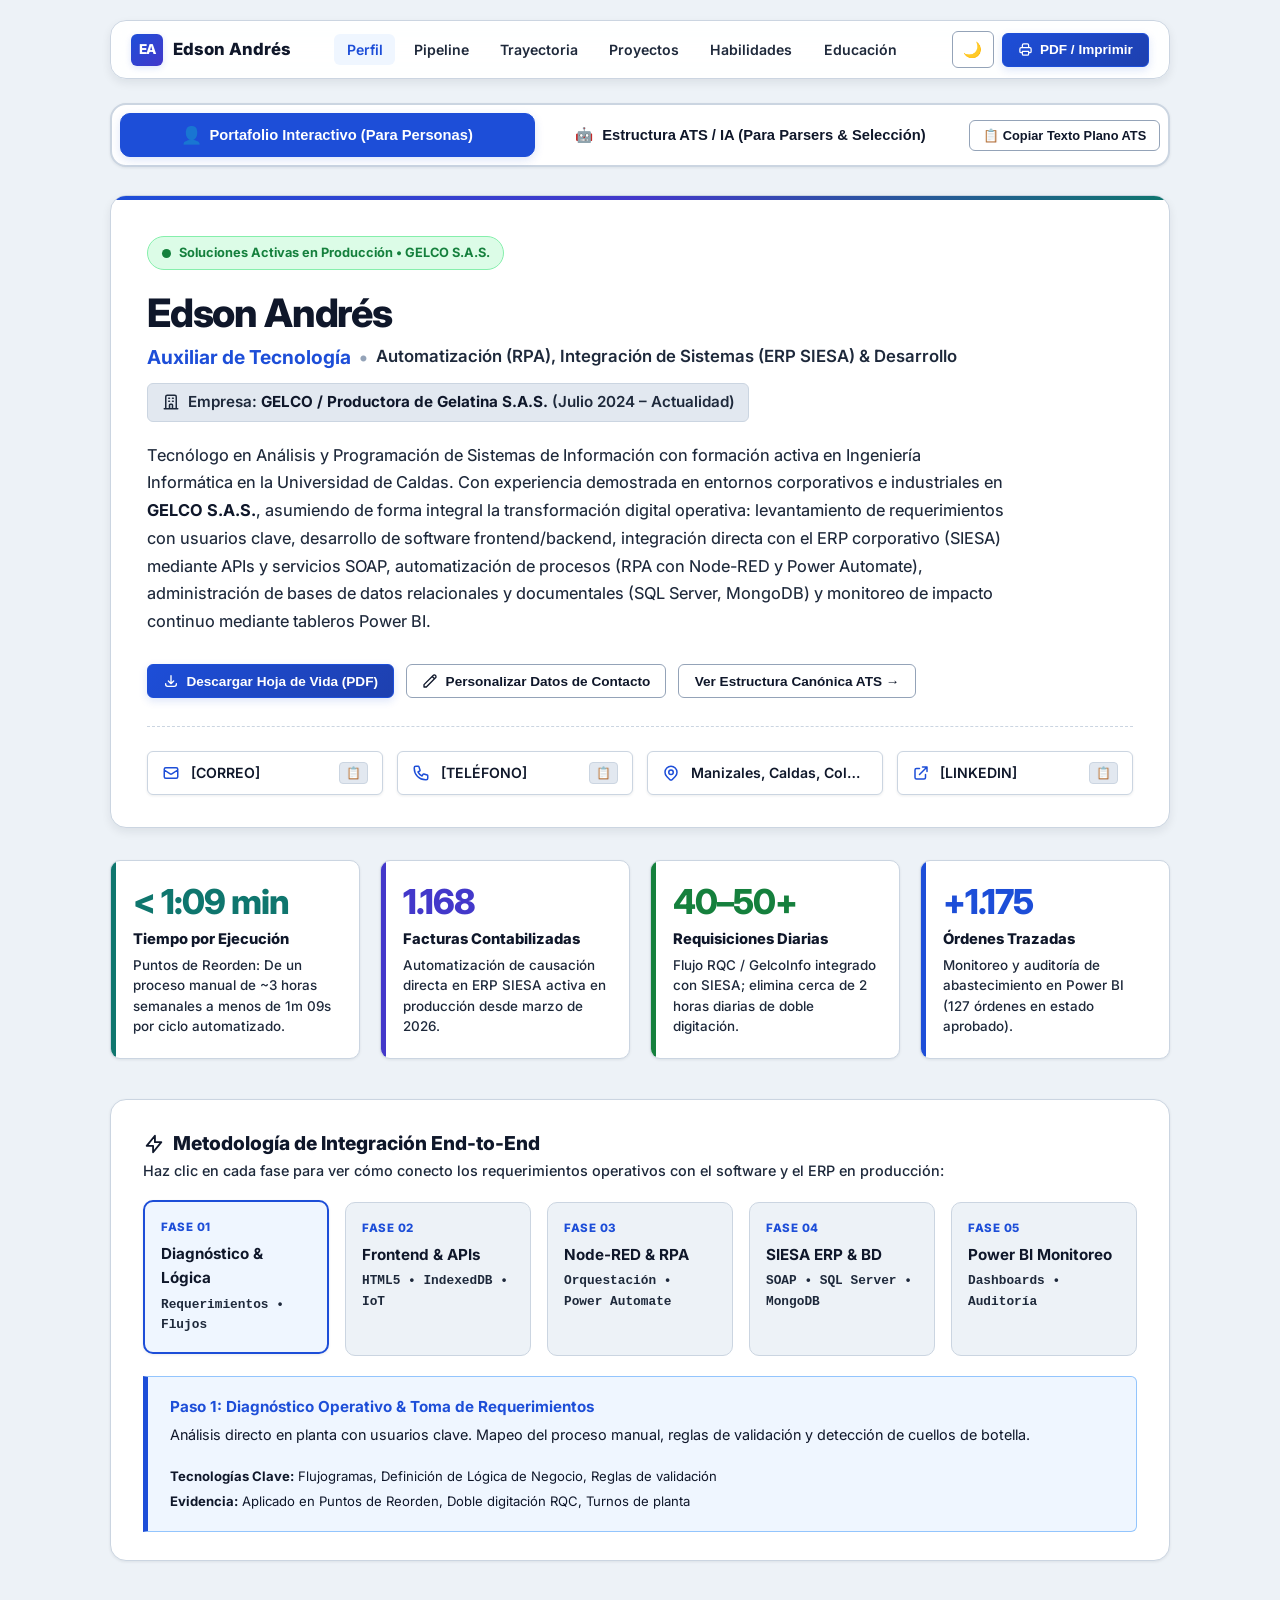
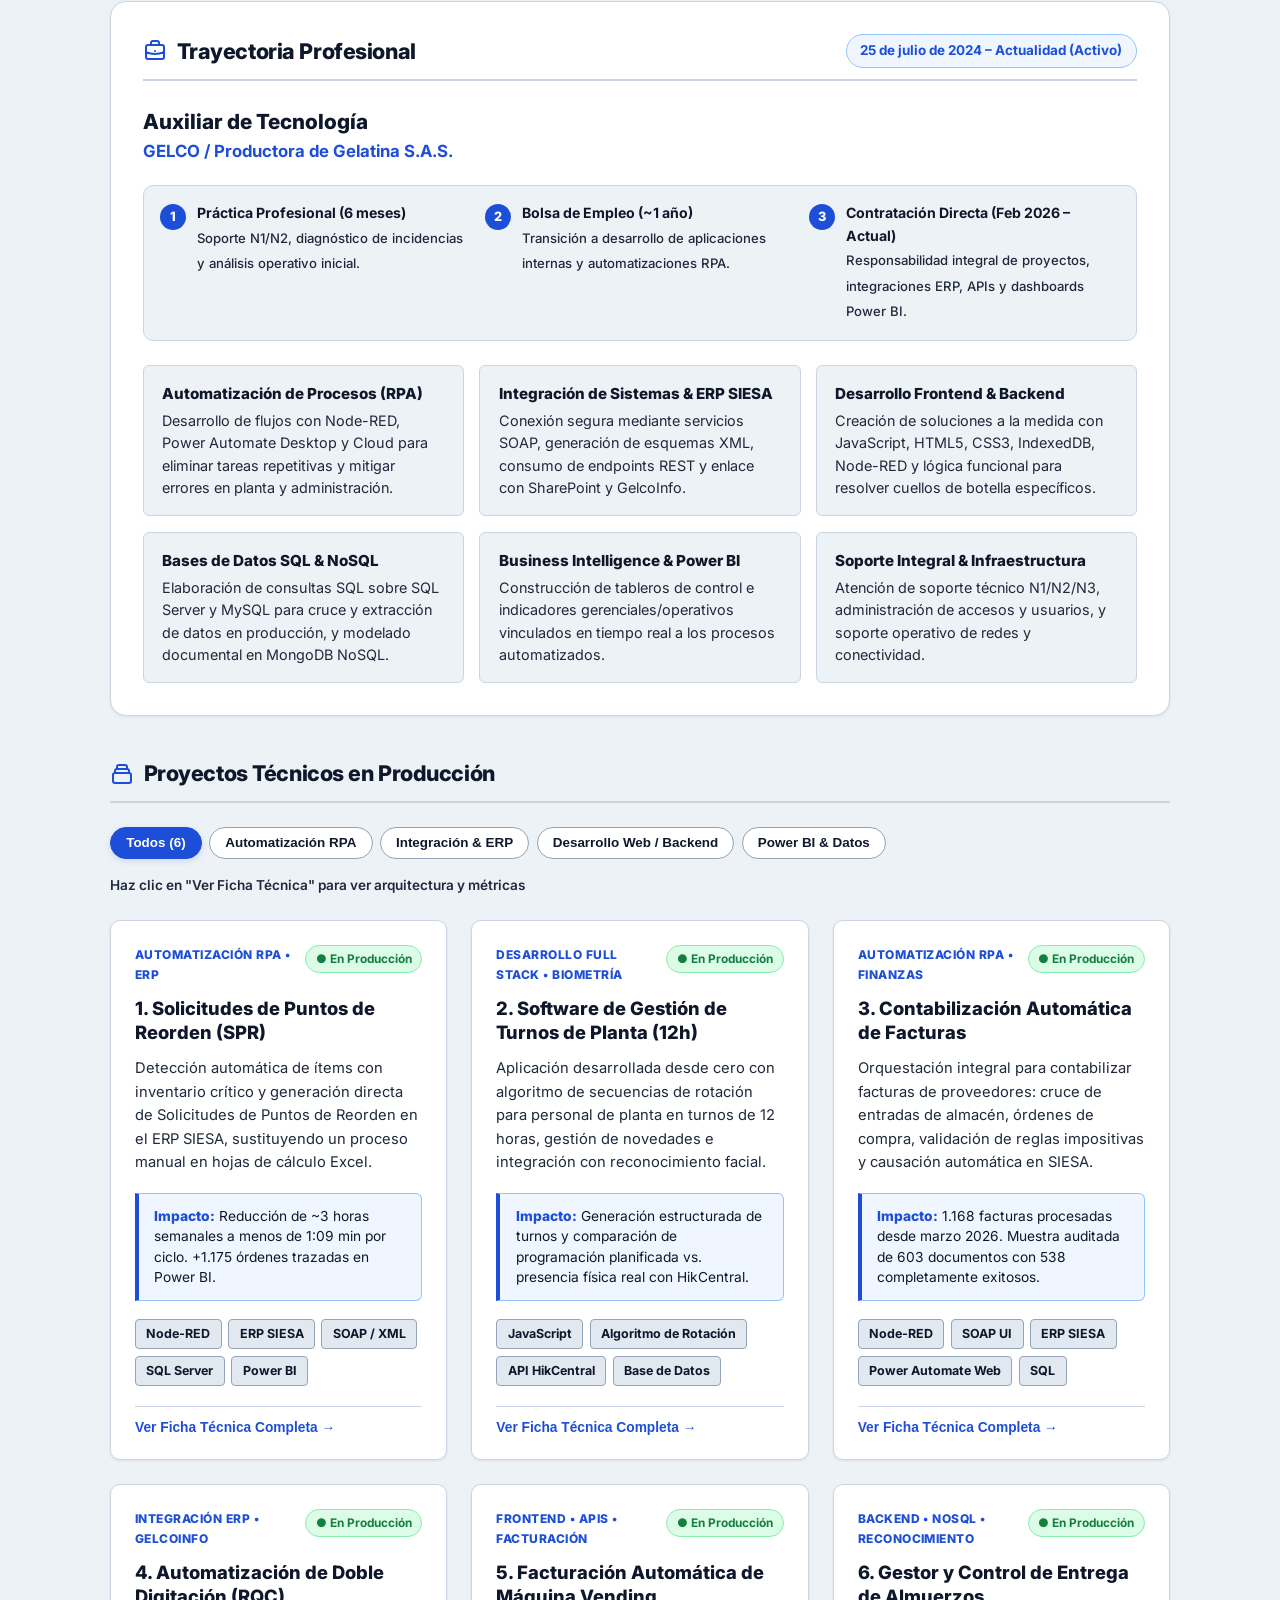
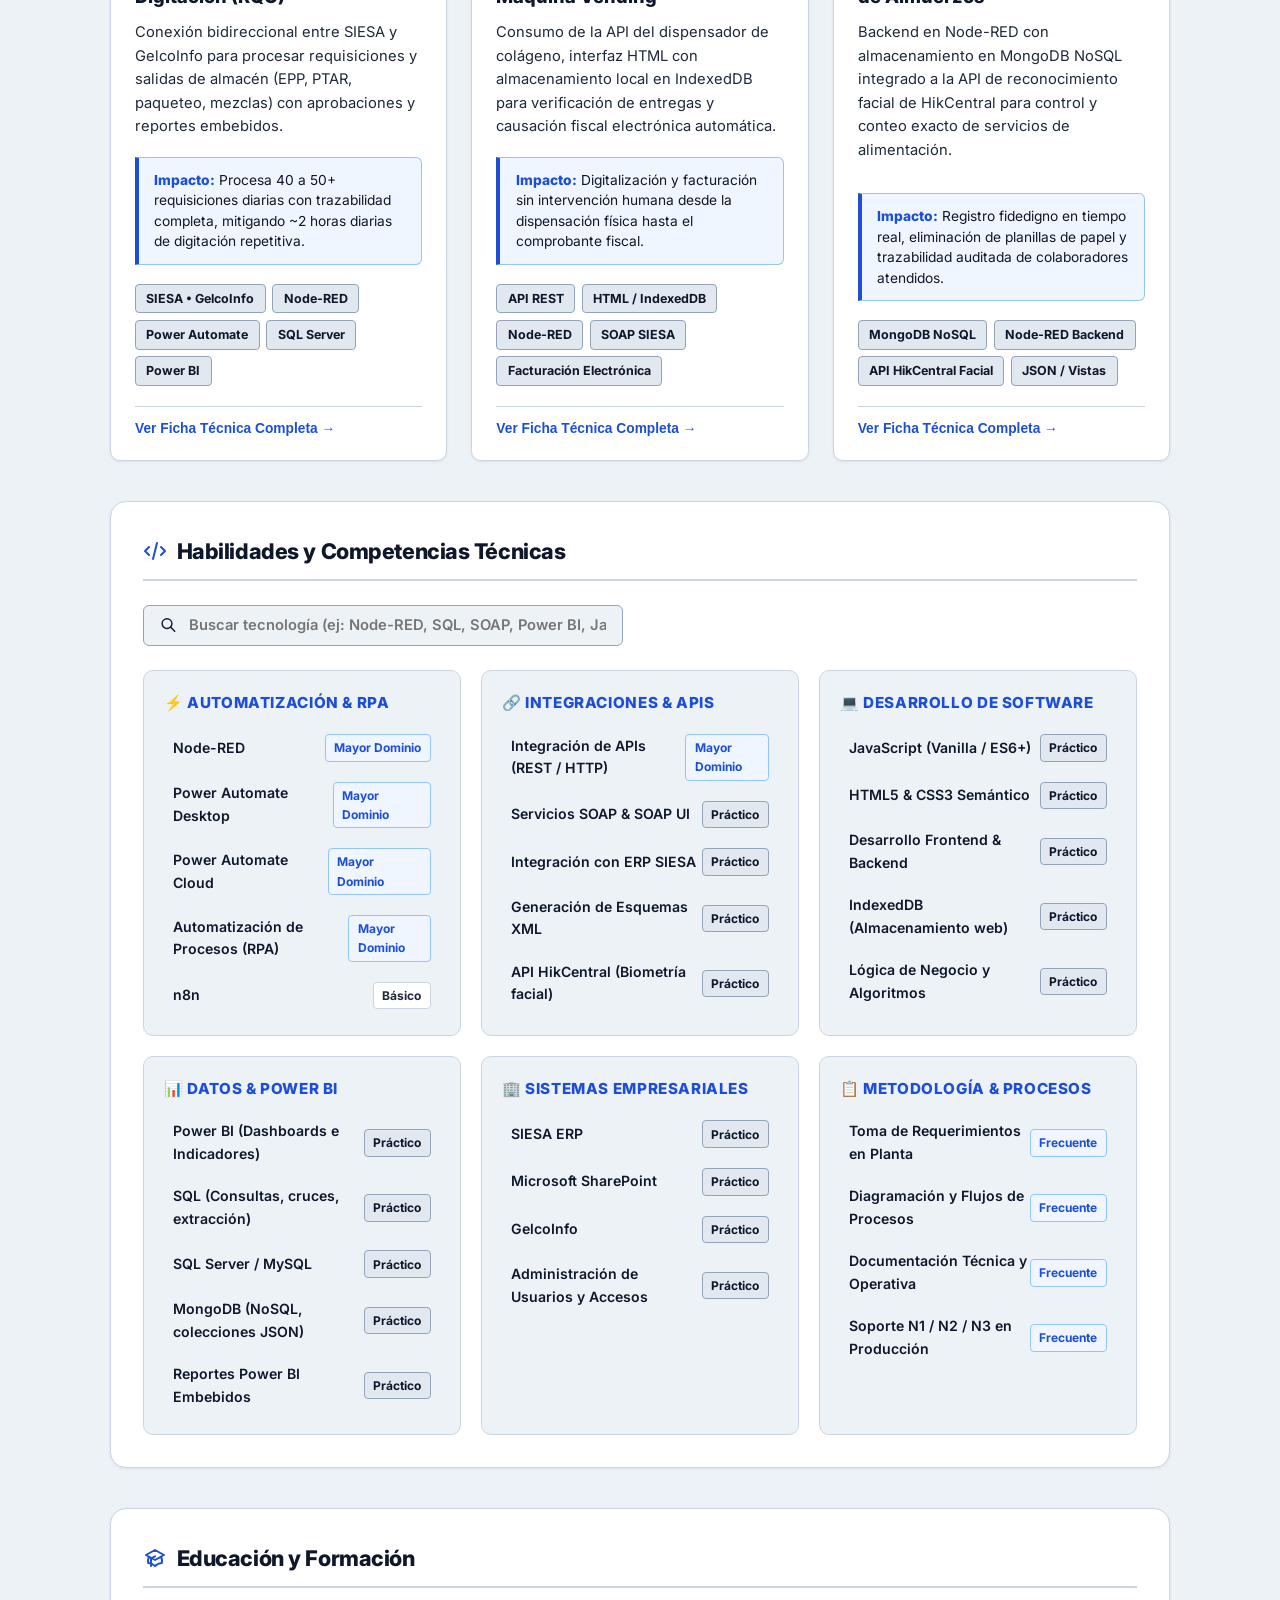
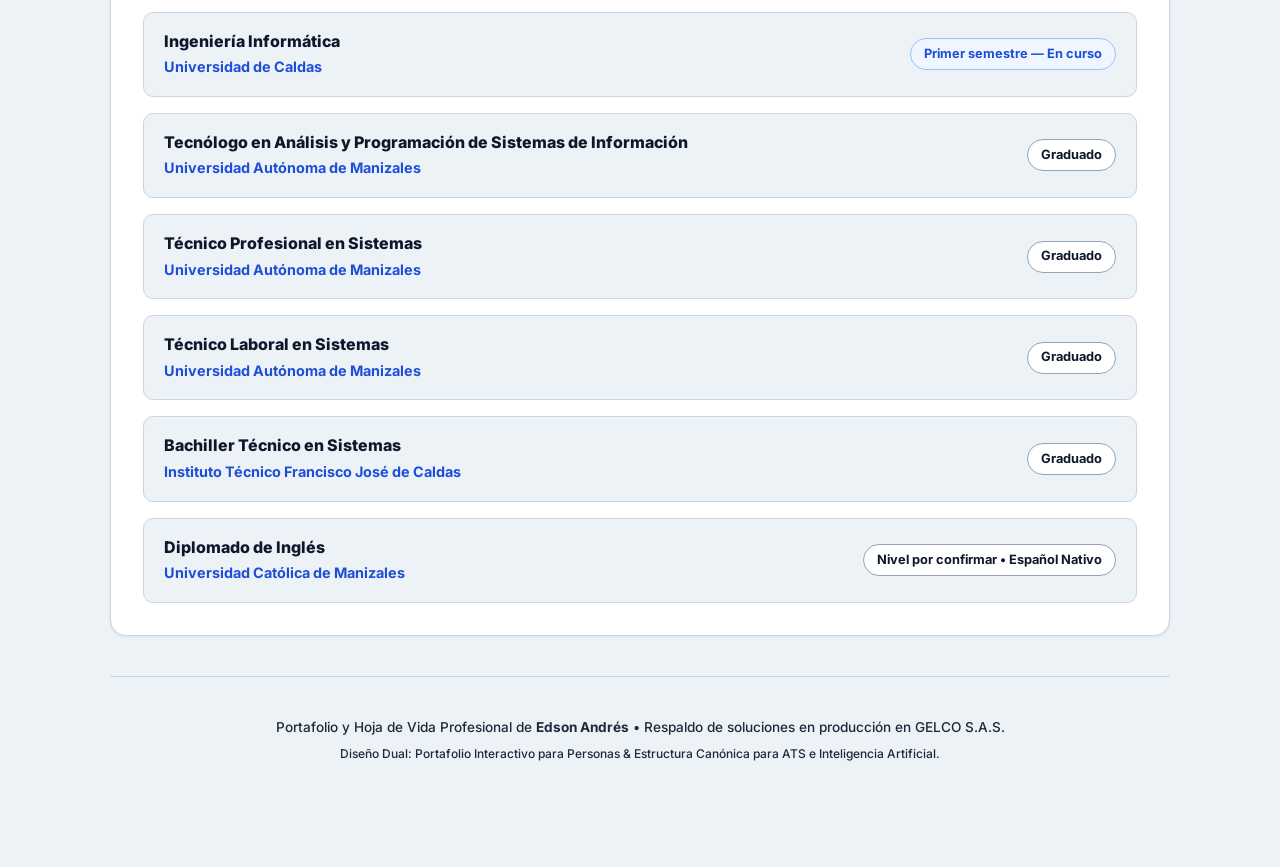
==== commit 2fb2f213: "feat: arquitectura dual (portafolio interactivo vs estructura canonica ATS/IA) con contraste normali" ====
--- a/index.html
+++ b/index.html
@@ -28,8 +28,6 @@
 
   <!-- ==========================================================================
        DATOS ESTRUCTURADOS JSON-LD (SCHEMA.ORG) PARA MOTORES DE BÚSQUEDA E IA
-       Permite que bots ATS y LLMs (ChatGPT, Claude, Gemini, LinkedIn)
-       extraigan la información con 100% de fidelidad y estructura canónica.
        ========================================================================== -->
   <script type="application/ld+json">
   {
@@ -105,7 +103,6 @@
     "hasOccupation": {
       "@type": "Occupation",
       "name": "Automation & Integration Specialist",
-      "occupationalCategory": "15-1252.00",
       "skills": "Node-RED, Power Automate, ERP SIESA, SOAP, SQL, MongoDB, Power BI, JavaScript"
     }
   }
@@ -113,7 +110,7 @@
 </head>
 <body itemscope itemtype="https://schema.org/Person">
 
-  <!-- Contenedor Principal Accesible -->
+  <!-- Contenedor Principal -->
   <div class="app-container">
 
     <!-- 1. Barra de Navegación Sticky -->
@@ -133,194 +130,196 @@
       </ul>
 
       <div class="nav-actions">
-        <!-- Botón Conmutador a Modo ATS -->
-        <button class="btn btn-secondary btn-ats-toggle action-toggle-ats" title="Alternar entre Vista Visual y Modo ATS Estándar">
-          📄 Modo Lectura ATS
-        </button>
         <button id="btn-theme-toggle" class="btn-icon-only" title="Cambiar tema visual" aria-label="Modo Claro u Oscuro">
           🌙
         </button>
-        <button class="btn btn-primary action-print-cv" title="Exportar a PDF o Imprimir en formato compatible ATS">
+        <button class="btn btn-primary action-print-cv" title="Exportar a PDF o Imprimir">
           <svg width="15" height="15" fill="none" stroke="currentColor" viewBox="0 0 24 24"><path stroke-linecap="round" stroke-linejoin="round" stroke-width="2" d="M17 17h2a2 2 0 002-2v-4a2 2 0 00-2-2H5a2 2 0 00-2 2v4a2 2 0 002 2h2m2 4h6a2 2 0 002-2v-4H7v4a2 2 0 002 2zm8-12V5a2 2 0 00-2-2H9a2 2 0 00-2 2v4h10z"/></svg>
           PDF / Imprimir
         </button>
       </div>
     </nav>
 
-    <!-- Franja de Compatibilidad ATS & IA -->
-    <aside class="ats-meta-strip" aria-label="Compatibilidad ATS y Asistentes IA">
-      <div class="ats-meta-badge">
-        <svg width="16" height="16" fill="none" stroke="currentColor" viewBox="0 0 24 24"><path stroke-linecap="round" stroke-linejoin="round" stroke-width="2" d="M9 12l2 2 4-4m6 2a9 9 0 11-18 0 9 9 0 0118 0z"/></svg>
-        <span>Optimizado para Sistemas ATS & Extracción por IA (Schema JSON-LD + Microdatos)</span>
-      </div>
-      <div class="ats-meta-actions">
-        <button id="btn-open-ats-text" class="btn btn-secondary" style="font-size:0.78rem; padding:0.35rem 0.75rem;">
-          📋 Copiar Texto Plano ATS (Para Formularios)
+    <!-- 2. SELECTOR DUAL DE VISTAS (PERSONAS VS ATS/IA) -->
+    <section class="view-mode-tabs-wrapper" aria-label="Selector de Vista">
+      <div class="view-tabs-group" role="tablist">
+        <button id="tab-btn-interactive" class="view-tab active" role="tab" aria-selected="true">
+          <span class="tab-icon">👤</span>
+          <span>Portafolio Interactivo (Para Personas)</span>
+        </button>
+        <button id="tab-btn-ats" class="view-tab" role="tab" aria-selected="false">
+          <span class="tab-icon">🤖</span>
+          <span>Estructura ATS / IA (Para Parsers & Selección)</span>
         </button>
       </div>
-    </aside>
-
-    <!-- 2. Hero Section / Resumen Ejecutivo y Contacto -->
-    <header id="sobre-mi" class="hero-card" role="banner">
-      <div class="hero-status-pill">
-        <span class="pulse-dot"></span>
-        <span>Soluciones Activas en Producción • GELCO S.A.S.</span>
+      <div class="view-quick-actions">
+        <button id="btn-open-ats-text" class="btn btn-secondary" style="font-size:0.8rem; padding:0.45rem 0.8rem;">
+          📋 Copiar Texto Plano ATS
+        </button>
       </div>
-
-      <div class="hero-header-flex">
-        <div>
-          <h1 class="hero-name" id="user-name" itemprop="name">Edson Andrés</h1>
-          <div class="hero-role">
-            <span itemprop="jobTitle">Auxiliar de Tecnología</span>
-            <span class="hero-role-bullet">&bull;</span>
-            <span class="hero-role-sub">Automatización (RPA), Integración de Sistemas (ERP SIESA) & Desarrollo</span>
-          </div>
-
-          <div class="hero-company-info" itemprop="worksFor" itemscope itemtype="https://schema.org/Organization">
-            <svg width="18" height="18" fill="none" stroke="currentColor" viewBox="0 0 24 24"><path stroke-linecap="round" stroke-linejoin="round" stroke-width="2" d="M19 21V5a2 2 0 00-2-2H7a2 2 0 00-2 2v16m14 0h2m-2 0h-5m-9 0H3m2 0h5M9 7h1m-1 4h1m4-4h1m-1 4h1m-5 10v-5a1 1 0 011-1h2a1 1 0 011 1v5m-4 0h4"/></svg>
-            <span>Empresa: <strong itemprop="name">GELCO / Productora de Gelatina S.A.S.</strong> (Julio 2024 – Actualidad)</span>
-          </div>
-        </div>
-      </div>
-
-      <!-- Resumen Profesional legible por ATS -->
-      <section aria-label="Resumen Profesional">
+    </section>
+
+    <!-- ====================================================================
+         VISTA 1: PORTAFOLIO INTERACTIVO (DISEÑADO PARA PERSONAS / RECLUTADORES)
+         ==================================================================== -->
+    <div id="view-interactive">
+
+      <!-- Hero Section / Perfil -->
+      <header id="sobre-mi" class="hero-card">
+        <div class="hero-status-pill">
+          <span class="pulse-dot"></span>
+          <span>Soluciones Activas en Producción • GELCO S.A.S.</span>
+        </div>
+
+        <div class="hero-header-flex">
+          <div>
+            <h1 class="hero-name" id="user-name" itemprop="name">Edson Andrés</h1>
+            <div class="hero-role">
+              <span itemprop="jobTitle">Auxiliar de Tecnología</span>
+              <span class="hero-role-bullet">&bull;</span>
+              <span class="hero-role-sub">Automatización (RPA), Integración de Sistemas (ERP SIESA) & Desarrollo</span>
+            </div>
+
+            <div class="hero-company-info" itemprop="worksFor" itemscope itemtype="https://schema.org/Organization">
+              <svg width="18" height="18" fill="none" stroke="currentColor" viewBox="0 0 24 24"><path stroke-linecap="round" stroke-linejoin="round" stroke-width="2" d="M19 21V5a2 2 0 00-2-2H7a2 2 0 00-2 2v16m14 0h2m-2 0h-5m-9 0H3m2 0h5M9 7h1m-1 4h1m4-4h1m-1 4h1m-5 10v-5a1 1 0 011-1h2a1 1 0 011 1v5m-4 0h4"/></svg>
+              <span>Empresa: <strong itemprop="name">GELCO / Productora de Gelatina S.A.S.</strong> (Julio 2024 – Actualidad)</span>
+            </div>
+          </div>
+        </div>
+
         <p class="hero-summary" itemprop="description">
           Tecnólogo en Análisis y Programación de Sistemas de Información con formación activa en Ingeniería Informática en la Universidad de Caldas. Con experiencia demostrada en entornos corporativos e industriales en <strong>GELCO S.A.S.</strong>, asumiendo de forma integral la transformación digital operativa: levantamiento de requerimientos con usuarios clave, desarrollo de software frontend/backend, integración directa con el ERP corporativo (SIESA) mediante APIs y servicios SOAP, automatización de procesos (RPA con Node-RED y Power Automate), administración de bases de datos relacionales y documentales (SQL Server, MongoDB) y monitoreo de impacto continuo mediante tableros Power BI.
         </p>
+
+        <div class="hero-cta-group">
+          <button class="btn btn-primary action-print-cv">
+            <svg width="16" height="16" fill="none" stroke="currentColor" viewBox="0 0 24 24"><path stroke-linecap="round" stroke-linejoin="round" stroke-width="2" d="M4 16v1a3 3 0 003 3h10a3 3 0 003-3v-1m-4-4l-4 4m0 0l-4-4m4 4V4"/></svg>
+            Descargar Hoja de Vida (PDF)
+          </button>
+          <button id="btn-open-contact-edit" class="btn btn-secondary">
+            <svg width="16" height="16" fill="none" stroke="currentColor" viewBox="0 0 24 24"><path stroke-linecap="round" stroke-linejoin="round" stroke-width="2" d="M15.232 5.232l3.536 3.536m-2.036-5.036a2.5 2.5 0 113.536 3.536L6.5 21.036H3v-3.572L16.732 3.732z"/></svg>
+            Personalizar Datos de Contacto
+          </button>
+          <button class="btn btn-secondary trigger-ats-view">
+            Ver Estructura Canónica ATS &rarr;
+          </button>
+        </div>
+
+        <!-- Barra de Contacto Directo -->
+        <div class="contact-strip" itemscope itemtype="https://schema.org/ContactPoint">
+          <div class="contact-pill">
+            <svg fill="none" stroke="currentColor" viewBox="0 0 24 24"><path stroke-linecap="round" stroke-linejoin="round" stroke-width="2" d="M3 8l7.89 5.26a2 2 0 002.22 0L21 8M5 19h14a2 2 0 002-2V7a2 2 0 00-2-2H5a2 2 0 00-2 2v10a2 2 0 002 2z"/></svg>
+            <a id="user-email-link" href="mailto:edson.andres.tech@gmail.com" itemprop="email"><span id="user-email">[CORREO]</span></a>
+            <button class="copy-mini-btn" data-target="user-email" title="Copiar correo">📋</button>
+          </div>
+
+          <div class="contact-pill">
+            <svg fill="none" stroke="currentColor" viewBox="0 0 24 24"><path stroke-linecap="round" stroke-linejoin="round" stroke-width="2" d="M3 5a2 2 0 012-2h3.28a1 1 0 01.948.684l1.498 4.493a1 1 0 01-.502 1.21l-2.257 1.13a11.042 11.042 0 005.516 5.516l1.13-2.257a1 1 0 011.21-.502l4.493 1.498a1 1 0 01.684.949V19a2 2 0 01-2 2h-1C9.716 21 3 14.284 3 6V5z"/></svg>
+            <span id="user-phone" itemprop="telephone">[TELÉFONO]</span>
+            <button class="copy-mini-btn" data-target="user-phone" title="Copiar teléfono">📋</button>
+          </div>
+
+          <div class="contact-pill" itemprop="address" itemscope itemtype="https://schema.org/PostalAddress">
+            <svg fill="none" stroke="currentColor" viewBox="0 0 24 24"><path stroke-linecap="round" stroke-linejoin="round" stroke-width="2" d="M17.657 16.657L13.414 20.9a1.998 1.998 0 01-2.827 0l-4.244-4.243a8 8 0 1111.314 0z"/><path stroke-linecap="round" stroke-linejoin="round" stroke-width="2" d="M15 11a3 3 0 11-6 0 3 3 0 016 0z"/></svg>
+            <span id="user-city" itemprop="addressLocality">Manizales, Caldas, Colombia</span>
+          </div>
+
+          <div class="contact-pill">
+            <svg fill="none" stroke="currentColor" viewBox="0 0 24 24"><path stroke-linecap="round" stroke-linejoin="round" stroke-width="2" d="M10 6H6a2 2 0 00-2 2v10a2 2 0 002 2h10a2 2 0 002-2v-4M14 4h6m0 0v6m0-6L10 14"/></svg>
+            <a id="user-linkedin" href="https://linkedin.com" target="_blank" rel="noopener" itemprop="sameAs">[LINKEDIN]</a>
+            <button class="copy-mini-btn" data-target="user-linkedin" title="Copiar enlace">📋</button>
+          </div>
+        </div>
+      </header>
+
+      <!-- Métricas de Impacto -->
+      <section class="metrics-section" aria-label="Métricas Clave de Producción">
+        <div class="metric-box accent-teal">
+          <div class="metric-val">&lt; 1:09 min</div>
+          <div class="metric-title">Tiempo por Ejecución</div>
+          <p class="metric-sub">Puntos de Reorden: De un proceso manual de ~3 horas semanales a menos de 1m 09s por ciclo automatizado.</p>
+        </div>
+
+        <div class="metric-box accent-indigo">
+          <div class="metric-val">1.168</div>
+          <div class="metric-title">Facturas Contabilizadas</div>
+          <p class="metric-sub">Automatización de causación directa en ERP SIESA activa en producción desde marzo de 2026.</p>
+        </div>
+
+        <div class="metric-box accent-emerald">
+          <div class="metric-val">40–50+</div>
+          <div class="metric-title">Requisiciones Diarias</div>
+          <p class="metric-sub">Flujo RQC / GelcoInfo integrado con SIESA; elimina cerca de 2 horas diarias de doble digitación.</p>
+        </div>
+
+        <div class="metric-box">
+          <div class="metric-val">+1.175</div>
+          <div class="metric-title">Órdenes Trazadas</div>
+          <p class="metric-sub">Monitoreo y auditoría de abastecimiento en Power BI (127 órdenes en estado aprobado).</p>
+        </div>
       </section>
 
-      <!-- Botones de Acción -->
-      <div class="hero-cta-group">
-        <button class="btn btn-primary action-print-cv">
-          <svg width="16" height="16" fill="none" stroke="currentColor" viewBox="0 0 24 24"><path stroke-linecap="round" stroke-linejoin="round" stroke-width="2" d="M4 16v1a3 3 0 003 3h10a3 3 0 003-3v-1m-4-4l-4 4m0 0l-4-4m4 4V4"/></svg>
-          Descargar Hoja de Vida (PDF ATS)
-        </button>
-        <button id="btn-open-contact-edit" class="btn btn-secondary">
-          <svg width="16" height="16" fill="none" stroke="currentColor" viewBox="0 0 24 24"><path stroke-linecap="round" stroke-linejoin="round" stroke-width="2" d="M15.232 5.232l3.536 3.536m-2.036-5.036a2.5 2.5 0 113.536 3.536L6.5 21.036H3v-3.572L16.732 3.732z"/></svg>
-          Personalizar Datos de Contacto
-        </button>
-        <a href="#proyectos" class="btn btn-secondary">
-          Explorar 6 Proyectos en Producción &darr;
-        </a>
-      </div>
-
-      <!-- Barra de Contacto Directo con Microdatos -->
-      <div class="contact-strip" itemscope itemtype="https://schema.org/ContactPoint">
-        <div class="contact-pill">
-          <svg fill="none" stroke="currentColor" viewBox="0 0 24 24"><path stroke-linecap="round" stroke-linejoin="round" stroke-width="2" d="M3 8l7.89 5.26a2 2 0 002.22 0L21 8M5 19h14a2 2 0 002-2V7a2 2 0 00-2-2H5a2 2 0 00-2 2v10a2 2 0 002 2z"/></svg>
-          <a id="user-email-link" href="mailto:edson.andres.tech@gmail.com" itemprop="email"><span id="user-email">[CORREO]</span></a>
-          <button class="copy-mini-btn" data-target="user-email" title="Copiar correo">📋</button>
-        </div>
-
-        <div class="contact-pill">
-          <svg fill="none" stroke="currentColor" viewBox="0 0 24 24"><path stroke-linecap="round" stroke-linejoin="round" stroke-width="2" d="M3 5a2 2 0 012-2h3.28a1 1 0 01.948.684l1.498 4.493a1 1 0 01-.502 1.21l-2.257 1.13a11.042 11.042 0 005.516 5.516l1.13-2.257a1 1 0 011.21-.502l4.493 1.498a1 1 0 01.684.949V19a2 2 0 01-2 2h-1C9.716 21 3 14.284 3 6V5z"/></svg>
-          <span id="user-phone" itemprop="telephone">[TELÉFONO]</span>
-          <button class="copy-mini-btn" data-target="user-phone" title="Copiar teléfono">📋</button>
-        </div>
-
-        <div class="contact-pill" itemprop="address" itemscope itemtype="https://schema.org/PostalAddress">
-          <svg fill="none" stroke="currentColor" viewBox="0 0 24 24"><path stroke-linecap="round" stroke-linejoin="round" stroke-width="2" d="M17.657 16.657L13.414 20.9a1.998 1.998 0 01-2.827 0l-4.244-4.243a8 8 0 1111.314 0z"/><path stroke-linecap="round" stroke-linejoin="round" stroke-width="2" d="M15 11a3 3 0 11-6 0 3 3 0 016 0z"/></svg>
-          <span id="user-city" itemprop="addressLocality">Manizales, Caldas, Colombia</span>
-        </div>
-
-        <div class="contact-pill">
-          <svg fill="none" stroke="currentColor" viewBox="0 0 24 24"><path stroke-linecap="round" stroke-linejoin="round" stroke-width="2" d="M10 6H6a2 2 0 00-2 2v10a2 2 0 002 2h10a2 2 0 002-2v-4M14 4h6m0 0v6m0-6L10 14"/></svg>
-          <a id="user-linkedin" href="https://linkedin.com" target="_blank" rel="noopener" itemprop="sameAs">[LINKEDIN]</a>
-          <button class="copy-mini-btn" data-target="user-linkedin" title="Copiar enlace">📋</button>
-        </div>
-      </div>
-    </header>
-
-    <!-- 3. Contadores Dinámicos de Métricas de Producción -->
-    <section class="metrics-section" aria-label="Métricas Clave de Producción">
-      <div class="metric-box accent-teal">
-        <div class="metric-val">&lt; 1:09 min</div>
-        <div class="metric-title">Tiempo por Ejecución</div>
-        <p class="metric-sub">Puntos de Reorden: De un proceso manual de ~3 horas semanales a menos de 1m 09s por ciclo automatizado.</p>
-      </div>
-
-      <div class="metric-box accent-indigo">
-        <div class="metric-val">1.168</div>
-        <div class="metric-title">Facturas Contabilizadas</div>
-        <p class="metric-sub">Automatización de causación directa en ERP SIESA activa en producción desde marzo de 2026.</p>
-      </div>
-
-      <div class="metric-box accent-emerald">
-        <div class="metric-val">40–50+</div>
-        <div class="metric-title">Requisiciones Diarias</div>
-        <p class="metric-sub">Flujo RQC / GelcoInfo integrado con SIESA; elimina cerca de 2 horas diarias de doble digitación.</p>
-      </div>
-
-      <div class="metric-box">
-        <div class="metric-val">+1.175</div>
-        <div class="metric-title">Órdenes Trazadas</div>
-        <p class="metric-sub">Monitoreo y auditoría de abastecimiento en Power BI (127 órdenes en estado aprobado).</p>
-      </div>
-    </section>
-
-    <!-- 4. Pipeline Interactivo de Arquitectura -->
-    <section id="pipeline" class="pipeline-section" aria-label="Metodología de Arquitectura e Integración">
-      <div class="pipeline-header">
-        <h2 class="pipeline-title">
-          <svg width="22" height="22" fill="none" stroke="currentColor" viewBox="0 0 24 24"><path stroke-linecap="round" stroke-linejoin="round" stroke-width="2" d="M13 10V3L4 14h7v7l9-11h-7z"/></svg>
-          Metodología de Integración End-to-End
-        </h2>
-        <p class="pipeline-desc">Haz clic en cada fase para ver cómo conecto los requerimientos operativos con el software y el ERP en producción:</p>
-      </div>
-
-      <div class="pipeline-flow">
-        <div class="pipeline-node active" data-step="1">
-          <div class="node-step-tag">Fase 01</div>
-          <div class="node-name">Diagnóstico & Lógica</div>
-          <div class="node-tech">Requerimientos &bull; Flujos</div>
-        </div>
-
-        <div class="pipeline-node" data-step="2">
-          <div class="node-step-tag">Fase 02</div>
-          <div class="node-name">Frontend & APIs</div>
-          <div class="node-tech">HTML5 &bull; IndexedDB &bull; IoT</div>
-        </div>
-
-        <div class="pipeline-node" data-step="3">
-          <div class="node-step-tag">Fase 03</div>
-          <div class="node-name">Node-RED & RPA</div>
-          <div class="node-tech">Orquestación &bull; Power Automate</div>
-        </div>
-
-        <div class="pipeline-node" data-step="4">
-          <div class="node-step-tag">Fase 04</div>
-          <div class="node-name">SIESA ERP & BD</div>
-          <div class="node-tech">SOAP &bull; SQL Server &bull; MongoDB</div>
-        </div>
-
-        <div class="pipeline-node" data-step="5">
-          <div class="node-step-tag">Fase 05</div>
-          <div class="node-name">Power BI Monitoreo</div>
-          <div class="node-tech">Dashboards &bull; Auditoría</div>
-        </div>
-      </div>
-
-      <!-- Tarjeta Dinámica de Detalle del Paso -->
-      <div class="pipeline-detail-card">
-        <div class="pipeline-detail-text">
-          <strong id="pipeline-step-title">Paso 1: Diagnóstico Operativo & Toma de Requerimientos</strong>
-          <p id="pipeline-step-desc" style="margin-top:0.25rem;">Análisis directo en planta con usuarios clave. Mapeo del proceso manual, reglas de validación y detección de cuellos de botella.</p>
-        </div>
-        <div style="font-size:0.8rem; display:flex; flex-direction:column; gap:0.25rem;">
-          <span id="pipeline-step-tech"><strong>Tecnologías Clave:</strong> Flujogramas, Definición de Lógica de Negocio, Reglas de validación</span>
-          <span id="pipeline-step-projects"><strong>Evidencia:</strong> Aplicado en Puntos de Reorden, Doble digitación RQC, Turnos de planta</span>
-        </div>
-      </div>
-    </section>
-
-    <!-- 5. Experiencia & Trayectoria Profesional -->
-    <main>
+      <!-- Pipeline Interactivo de Arquitectura -->
+      <section id="pipeline" class="pipeline-section" aria-label="Metodología de Arquitectura e Integración">
+        <div class="pipeline-header">
+          <h2 class="pipeline-title">
+            <svg width="22" height="22" fill="none" stroke="currentColor" viewBox="0 0 24 24"><path stroke-linecap="round" stroke-linejoin="round" stroke-width="2" d="M13 10V3L4 14h7v7l9-11h-7z"/></svg>
+            Metodología de Integración End-to-End
+          </h2>
+          <p class="pipeline-desc">Haz clic en cada fase para ver cómo conecto los requerimientos operativos con el software y el ERP en producción:</p>
+        </div>
+
+        <div class="pipeline-flow">
+          <div class="pipeline-node active" data-step="1">
+            <div class="node-step-tag">Fase 01</div>
+            <div class="node-name">Diagnóstico & Lógica</div>
+            <div class="node-tech">Requerimientos &bull; Flujos</div>
+          </div>
+
+          <div class="pipeline-node" data-step="2">
+            <div class="node-step-tag">Fase 02</div>
+            <div class="node-name">Frontend & APIs</div>
+            <div class="node-tech">HTML5 &bull; IndexedDB &bull; IoT</div>
+          </div>
+
+          <div class="pipeline-node" data-step="3">
+            <div class="node-step-tag">Fase 03</div>
+            <div class="node-name">Node-RED & RPA</div>
+            <div class="node-tech">Orquestación &bull; Power Automate</div>
+          </div>
+
+          <div class="pipeline-node" data-step="4">
+            <div class="node-step-tag">Fase 04</div>
+            <div class="node-name">SIESA ERP & BD</div>
+            <div class="node-tech">SOAP &bull; SQL Server &bull; MongoDB</div>
+          </div>
+
+          <div class="pipeline-node" data-step="5">
+            <div class="node-step-tag">Fase 05</div>
+            <div class="node-name">Power BI Monitoreo</div>
+            <div class="node-tech">Dashboards &bull; Auditoría</div>
+          </div>
+        </div>
+
+        <!-- Detalle dinámico del paso -->
+        <div class="pipeline-detail-card">
+          <div class="pipeline-detail-text">
+            <strong id="pipeline-step-title">Paso 1: Diagnóstico Operativo & Toma de Requerimientos</strong>
+            <p id="pipeline-step-desc" style="margin-top:0.25rem;">Análisis directo en planta con usuarios clave. Mapeo del proceso manual, reglas de validación y detección de cuellos de botella.</p>
+          </div>
+          <div style="font-size:0.82rem; display:flex; flex-direction:column; gap:0.25rem;">
+            <span id="pipeline-step-tech"><strong>Tecnologías Clave:</strong> Flujogramas, Definición de Lógica de Negocio, Reglas de validación</span>
+            <span id="pipeline-step-projects"><strong>Evidencia:</strong> Aplicado en Puntos de Reorden, Doble digitación RQC, Turnos de planta</span>
+          </div>
+        </div>
+      </section>
+
+      <!-- Experiencia & Trayectoria -->
       <section id="experiencia" class="experience-card" aria-label="Experiencia Laboral">
         <div class="section-heading-wrap">
           <h2 class="section-main-title">
             <svg fill="none" stroke="currentColor" viewBox="0 0 24 24"><path stroke-linecap="round" stroke-linejoin="round" stroke-width="2" d="M21 13.255A23.931 23.931 0 0112 15c-3.183 0-6.22-.62-9-1.745M16 6V4a2 2 0 00-2-2h-4a2 2 0 00-2 2v2m4 6h.01M5 20h14a2 2 0 002-2V8a2 2 0 00-2-2H5a2 2 0 00-2 2v10a2 2 0 002 2z"/></svg>
-            Experiencia Laboral
+            Trayectoria Profesional
           </h2>
           <span class="exp-period-badge">
             <time datetime="2024-07-25">25 de julio de 2024</time> – Actualidad (Activo)
@@ -334,7 +333,6 @@
           </div>
         </div>
 
-        <!-- Fases de Carrera / Evolución en Gelco -->
         <div class="career-phases">
           <div class="phase-item">
             <div class="phase-step-num">1</div>
@@ -361,7 +359,6 @@
           </div>
         </div>
 
-        <!-- Responsabilidades Reales -->
         <div class="responsibilities-grid">
           <div class="resp-card">
             <strong>Automatización de Procesos (RPA)</strong>
@@ -390,7 +387,7 @@
         </div>
       </section>
 
-      <!-- 6. Portafolio de Proyectos Destacados en Producción -->
+      <!-- Portafolio de Proyectos Destacados -->
       <section id="proyectos" aria-label="Proyectos Técnicos Relevantes">
         <div class="section-heading-wrap">
           <h2 class="section-main-title">
@@ -575,7 +572,7 @@
         </div>
       </section>
 
-      <!-- 7. Matriz de Competencias con Buscador Interactivo -->
+      <!-- Matriz de Competencias -->
       <section id="habilidades" class="skills-section-wrapper" aria-label="Habilidades y Competencias Técnicas">
         <div class="section-heading-wrap">
           <h2 class="section-main-title">
@@ -584,7 +581,6 @@
           </h2>
         </div>
 
-        <!-- Buscador en tiempo real -->
         <div class="skills-search-bar">
           <svg width="18" height="18" fill="none" stroke="currentColor" viewBox="0 0 24 24"><path stroke-linecap="round" stroke-linejoin="round" stroke-width="2" d="M21 21l-6-6m2-5a7 7 0 11-14 0 7 7 0 0114 0z"/></svg>
           <input type="text" id="input-skill-search" placeholder="Buscar tecnología (ej: Node-RED, SQL, SOAP, Power BI, JavaScript)..." aria-label="Buscar habilidad técnica">
@@ -592,7 +588,6 @@
 
         <div class="skills-categories-grid">
 
-          <!-- Categoría 1 -->
           <div class="skill-domain-card">
             <h3 class="skill-domain-title">⚡ Automatización & RPA</h3>
             <div class="skills-items-list">
@@ -619,7 +614,6 @@
             </div>
           </div>
 
-          <!-- Categoría 2 -->
           <div class="skill-domain-card">
             <h3 class="skill-domain-title">🔗 Integraciones & APIs</h3>
             <div class="skills-items-list">
@@ -646,7 +640,6 @@
             </div>
           </div>
 
-          <!-- Categoría 3 -->
           <div class="skill-domain-card">
             <h3 class="skill-domain-title">💻 Desarrollo de Software</h3>
             <div class="skills-items-list">
@@ -673,7 +666,6 @@
             </div>
           </div>
 
-          <!-- Categoría 4 -->
           <div class="skill-domain-card">
             <h3 class="skill-domain-title">📊 Datos & Power BI</h3>
             <div class="skills-items-list">
@@ -700,7 +692,6 @@
             </div>
           </div>
 
-          <!-- Categoría 5 -->
           <div class="skill-domain-card">
             <h3 class="skill-domain-title">🏢 Sistemas Empresariales</h3>
             <div class="skills-items-list">
@@ -723,7 +714,6 @@
             </div>
           </div>
 
-          <!-- Categoría 6 -->
           <div class="skill-domain-card">
             <h3 class="skill-domain-title">📋 Metodología & Procesos</h3>
             <div class="skills-items-list">
@@ -749,7 +739,7 @@
         </div>
       </section>
 
-      <!-- 8. Educación Formal & Formación -->
+      <!-- Educación & Idiomas -->
       <section id="educacion" class="education-section" aria-label="Educación y Formación Académica">
         <div class="section-heading-wrap">
           <h2 class="section-main-title">
@@ -808,12 +798,218 @@
           </div>
         </div>
       </section>
-    </main>
+
+    </div> <!-- FIN DE VISTA 1 INTERACTIVA -->
+
+    <!-- ====================================================================
+         VISTA 2: ESTRUCTURA CANÓNICA ATS / IA (DISEÑADA PARA PARSERS & BOTS)
+         ==================================================================== -->
+    <div id="view-ats">
+
+      <!-- Barra superior de la vista ATS -->
+      <div class="ats-view-banner">
+        <div class="ats-banner-text">
+          <h3>Estructura Canónica para Sistemas ATS y Modelos de Inteligencia Artificial</h3>
+          <p>Formato lineal estándar, sin columnas complejas ni artefactos que confundan a motores de selección automática (Workday, Greenhouse, Taleo).</p>
+        </div>
+        <div style="display:flex; gap:0.5rem; flex-wrap:wrap;">
+          <button class="btn btn-primary action-print-cv">
+            🖨️ Imprimir Formato ATS
+          </button>
+        </div>
+      </div>
+
+      <!-- Hoja de Currículum Canónico ATS -->
+      <article class="ats-document-sheet">
+
+        <!-- Encabezado Estándar ATS -->
+        <header class="ats-doc-header">
+          <h1 class="ats-doc-name" id="ats-doc-display-name">EDSON ANDRÉS</h1>
+          <p class="ats-doc-headline">AUXILIAR DE TECNOLOGÍA | AUTOMATIZACIÓN (RPA), INTEGRACIÓN ERP & DESARROLLO</p>
+          <div class="ats-doc-contacts">
+            <span id="ats-doc-city">Manizales, Caldas, Colombia</span>
+            <span id="ats-doc-email">[CORREO]</span>
+            <span id="ats-doc-phone">[TELÉFONO]</span>
+            <span id="ats-doc-linkedin">[LINKEDIN]</span>
+          </div>
+        </header>
+
+        <!-- 1. Perfil Profesional ATS -->
+        <section class="ats-doc-section">
+          <h2 class="ats-doc-section-title">PERFIL PROFESIONAL</h2>
+          <p class="ats-doc-paragraph">
+            Tecnólogo en Análisis y Programación de Sistemas de Información con formación activa en Ingeniería Informática en la Universidad de Caldas. Con trayectoria práctica en GELCO / Productora de Gelatina S.A.S. asumiendo el ciclo integral de desarrollo, integración de sistemas y automatización de procesos operativos (RPA). Especializado en conectar el ERP corporativo (SIESA) mediante servicios SOAP y REST con aplicaciones internas, bases de datos (SQL Server, MongoDB) y tableros de control en Power BI. Enfoque comprobado en la eliminación de reprocesos, trazabilidad y optimización operativa en entornos industriales y corporativos de producción continua.
+          </p>
+        </section>
+
+        <!-- 2. Matriz de Habilidades Clave ATS (Keywords para filtros automáticos) -->
+        <section class="ats-doc-section">
+          <h2 class="ats-doc-section-title">COMPETENCIAS TÉCNICAS CLAVE</h2>
+          <div class="ats-doc-skills-grid">
+            <div class="ats-doc-skill-category">
+              <strong>Automatización de Procesos & RPA:</strong>
+              <p>Node-RED (Dominio Avanzado), Power Automate Desktop, Power Automate Cloud, n8n, Flujos Transaccionales.</p>
+            </div>
+            <div class="ats-doc-skill-category">
+              <strong>Integración de Sistemas & ERP:</strong>
+              <p>ERP SIESA, Servicios Web SOAP, SOAP UI, Esquemas XML, Endpoints REST, HTTP APIs, API HikCentral.</p>
+            </div>
+            <div class="ats-doc-skill-category">
+              <strong>Bases de Datos & BI:</strong>
+              <p>Power BI (Dashboards/Reportes embebidos), SQL Server, MySQL, MongoDB NoSQL (Colecciones y Vistas JSON).</p>
+            </div>
+            <div class="ats-doc-skill-category">
+              <strong>Desarrollo de Software:</strong>
+              <p>JavaScript (Vanilla / ES6+), HTML5, CSS3, IndexedDB, Desarrollo Frontend & Backend, Lógica de Negocio.</p>
+            </div>
+          </div>
+        </section>
+
+        <!-- 3. Experiencia Laboral ATS -->
+        <section class="ats-doc-section">
+          <h2 class="ats-doc-section-title">EXPERIENCIA LABORAL</h2>
+          <div class="ats-doc-job-block">
+            <div class="ats-doc-job-header">
+              <span class="ats-doc-job-title">AUXILIAR DE TECNOLOGÍA</span>
+              <span class="ats-doc-job-dates">25 de julio de 2024 – Actualidad (Activo)</span>
+            </div>
+            <div class="ats-doc-job-company">GELCO / Productora de Gelatina S.A.S. &bull; Manizales, Caldas, Colombia</div>
+            <p class="ats-doc-paragraph" style="margin-bottom:0.6rem; font-style:italic;">
+              Trayectoria: 6 meses de práctica profesional &rarr; ~1 año mediante bolsa de empleo &rarr; Vinculación directa desde febrero de 2026.
+            </p>
+            <ul class="ats-doc-bullets">
+              <li>
+                <strong>Automatización de Procesos (RPA):</strong> Desarrollo y despliegue de flujos de automatización de extremo a extremo utilizando Node-RED y Power Automate (Desktop y Cloud) para suprimir tareas operativas manuales y minimizar fallas humanas.
+              </li>
+              <li>
+                <strong>Integración con ERP SIESA:</strong> Diseño y consumo de servicios web SOAP mediante esquemas XML estructurados y endpoints REST para la creación automática de solicitudes de inventario, causaciones contables y facturación electrónica.
+              </li>
+              <li>
+                <strong>Bases de Datos en Producción:</strong> Elaboración de consultas complejas de extracción y cruce de información en SQL Server y MySQL, junto con estructuración de colecciones y documentos JSON en base de datos NoSQL MongoDB.
+              </li>
+              <li>
+                <strong>Analítica y Business Intelligence:</strong> Construcción y mantenimiento de tableros de control en Power BI integrados en tiempo real a los flujos automatizados para auditoría operativa y seguimiento de indicadores.
+              </li>
+              <li>
+                <strong>Ciclo de Vida de Software:</strong> Levantamiento directo de requerimientos con líderes de área, definición y negociación de lógica de negocio, documentación técnica y funcional, entrega a producción y soporte continuo.
+              </li>
+              <li>
+                <strong>Soporte Técnico Especializado:</strong> Atención y resolución de incidencias en niveles N1, N2 y N3, administración de cuentas y perfiles de usuario y soporte operativo de infraestructura de redes.
+              </li>
+            </ul>
+          </div>
+        </section>
+
+        <!-- 4. Proyectos Destacados en Producción ATS -->
+        <section class="ats-doc-section">
+          <h2 class="ats-doc-section-title">PROYECTOS TÉCNICOS EN PRODUCCIÓN</h2>
+
+          <div class="ats-doc-project-entry">
+            <div class="ats-doc-project-name">1. Automatización de Solicitudes de Puntos de Reorden (SPR) — ERP SIESA</div>
+            <div class="ats-doc-project-techs">Tecnologías: Node-RED, ERP SIESA, SOAP, XML, SQL Server, Power Automate, Power BI</div>
+            <p class="ats-doc-paragraph">
+              <strong>Problema:</strong> Detección semanal manual de inventarios críticos mediante hojas de cálculo Excel y digitación individual en el ERP (~3 horas semanales dedicadas por el responsable).<br>
+              <strong>Solución:</strong> Automatización completa en Node-RED consumiendo servicios SOAP de SIESA con inyección de XML, consultas a SQL Server y visualización en Power BI.<br>
+              <strong>Resultado:</strong> Reducción del tiempo de ~3 horas semanales a menos de 1 minuto 9 segundos por ejecución. Generación continua de solicitudes (8–20+ ítems c/u). Más de 1.175 órdenes de compra generadas y monitoreadas en Power BI (127 aprobadas).
+            </p>
+          </div>
+
+          <div class="ats-doc-project-entry">
+            <div class="ats-doc-project-name">2. Software de Programación y Gestión de Turnos de Planta (12 Horas)</div>
+            <div class="ats-doc-project-techs">Tecnologías: JavaScript, HTML5/CSS3, Algoritmo de Rotación, API HikCentral Facial, Backend</div>
+            <p class="ats-doc-paragraph">
+              <strong>Solución:</strong> Desarrollo desde cero de una aplicación interna con algoritmo de asignación de secuencias de rotación para turnos de 12 horas, módulo de novedades (vacaciones, incapacidades) e integración con API HikCentral de reconocimiento facial.<br>
+              <strong>Resultado:</strong> Generación estructurada de la programación y contrastación en tiempo real de presencia física en planta frente a la malla planificada.
+            </p>
+          </div>
+
+          <div class="ats-doc-project-entry">
+            <div class="ats-doc-project-name">3. Contabilización Automática de Facturas de Proveedores — ERP SIESA</div>
+            <div class="ats-doc-project-techs">Tecnologías: Node-RED, SOAP UI, Power Automate Web, SQL Server, SharePoint, ERP SIESA</div>
+            <p class="ats-doc-paragraph">
+              <strong>Solución:</strong> Versión 2 de integración automatizada directa con Node-RED, eliminando clics visuales. Cruza entradas de almacén, órdenes de compra y facturas con validación de reglas contables e impuestos en SIESA.<br>
+              <strong>Resultado:</strong> En producción desde marzo de 2026 con 1.168 facturas contabilizadas. Período auditado con 603 documentos procesados (538 completamente exitosos; las 65 anulaciones correspondieron a pruebas controladas).
+            </p>
+          </div>
+
+          <div class="ats-doc-project-entry">
+            <div class="ats-doc-project-name">4. Automatización de Doble Digitación y Flujo de Requisiciones (RQC / GelcoInfo)</div>
+            <div class="ats-doc-project-techs">Tecnologías: SIESA ERP, GelcoInfo, Node-RED, SQL Server, Power Automate, Power BI</div>
+            <p class="ats-doc-paragraph">
+              <strong>Solución:</strong> Integración bidireccional entre SIESA y GelcoInfo para procesar requisiciones de almacén y salidas de insumos (PTAR, SST, paqueteo, mezclas) con aprobaciones automáticas y reportes embebidos.<br>
+              <strong>Resultado:</strong> Atención automática de 40 a 50+ requisiciones diarias con trazabilidad completa, mitigando aproximadamente 2 horas diarias de trabajo operativo manual.
+            </p>
+          </div>
+
+          <div class="ats-doc-project-entry">
+            <div class="ats-doc-project-name">5. Facturación Automática de Máquina Vending de Colágeno</div>
+            <div class="ats-doc-project-techs">Tecnologías: API REST, Frontend HTML / IndexedDB, Node-RED, SOAP SIESA, Facturación Electrónica</div>
+            <p class="ats-doc-paragraph">
+              <strong>Solución:</strong> Integración con API de máquina dispensadora, interfaz web con IndexedDB para validación de entregas por el usuario, procesamiento en Node-RED, causación SOAP en SIESA y Facturación Electrónica con Power Automate Desktop.<br>
+              <strong>Resultado:</strong> Proceso 100% digitalizado desde la dispensación física hasta el comprobante fiscal en el ERP.
+            </p>
+          </div>
+
+          <div class="ats-doc-project-entry">
+            <div class="ats-doc-project-name">6. Gestor y Control de Entrega de Almuerzos</div>
+            <div class="ats-doc-project-techs">Tecnologías: MongoDB (NoSQL / JSON), Node-RED Backend, API HikCentral Facial</div>
+            <p class="ats-doc-paragraph">
+              <strong>Solución:</strong> Backend en Node-RED con base de datos NoSQL MongoDB (modelado de colecciones, registros y vistas) conectado a la API de reconocimiento facial de HikCentral.<br>
+              <strong>Resultado:</strong> Control y conteo exacto en tiempo real de colaboradores que recibieron el servicio, eliminando registros manuales en papel.
+            </p>
+          </div>
+
+        </section>
+
+        <!-- 5. Educación ATS -->
+        <section class="ats-doc-section">
+          <h2 class="ats-doc-section-title">EDUCACIÓN FORMAL</h2>
+          
+          <div class="ats-doc-edu-item">
+            <span class="ats-doc-edu-title">Ingeniería Informática</span>
+            <span class="ats-doc-edu-school">Universidad de Caldas</span>
+            <span class="ats-doc-edu-status">Primer semestre — En curso</span>
+          </div>
+
+          <div class="ats-doc-edu-item">
+            <span class="ats-doc-edu-title">Tecnólogo en Análisis y Programación de Sistemas de Información</span>
+            <span class="ats-doc-edu-school">Universidad Autónoma de Manizales</span>
+            <span class="ats-doc-edu-status">Graduado</span>
+          </div>
+
+          <div class="ats-doc-edu-item">
+            <span class="ats-doc-edu-title">Técnico Profesional en Sistemas</span>
+            <span class="ats-doc-edu-school">Universidad Autónoma de Manizales</span>
+            <span class="ats-doc-edu-status">Graduado</span>
+          </div>
+
+          <div class="ats-doc-edu-item">
+            <span class="ats-doc-edu-title">Técnico Laboral en Sistemas</span>
+            <span class="ats-doc-edu-school">Universidad Autónoma de Manizales</span>
+            <span class="ats-doc-edu-status">Graduado</span>
+          </div>
+
+          <div class="ats-doc-edu-item">
+            <span class="ats-doc-edu-title">Bachiller Técnico en Sistemas</span>
+            <span class="ats-doc-edu-school">Instituto Técnico Francisco José de Caldas</span>
+            <span class="ats-doc-edu-status">Graduado</span>
+          </div>
+
+          <div class="ats-doc-edu-item">
+            <span class="ats-doc-edu-title">Diplomado de Inglés</span>
+            <span class="ats-doc-edu-school">Universidad Católica de Manizales</span>
+            <span class="ats-doc-edu-status">Nivel por confirmar &bull; Español Nativo</span>
+          </div>
+        </section>
+
+      </article>
+
+    </div> <!-- FIN DE VISTA 2 ATS -->
 
     <!-- Footer Corporativo -->
     <footer class="app-footer" role="contentinfo">
       <p>Portafolio y Hoja de Vida Profesional de <strong>Edson Andrés</strong> &bull; Respaldo de soluciones en producción en GELCO S.A.S.</p>
-      <p style="margin-top:0.35rem; font-size:0.75rem;">Optimizado para lectura ejecutiva, compatibilidad ATS, Schema.org y navegación interactiva.</p>
+      <p style="margin-top:0.35rem; font-size:0.75rem;">Diseño Dual: Portafolio Interactivo para Personas & Estructura Canónica para ATS e Inteligencia Artificial.</p>
     </footer>
 
   </div>
@@ -877,14 +1073,14 @@
       </div>
 
       <div class="modal-content-area">
-        <p style="font-size:0.84rem; color:var(--text-secondary);">
+        <p style="font-size:0.88rem; color:var(--text-secondary); font-weight:500;">
           Este formato en texto plano sin caracteres extraños es el ideal para pegar en portales de empleo (Workday, Taleo, Greenhouse, Lever, LinkedIn Easy Apply) o para ser procesado por analizadores automáticos de currículum (ATS) e Inteligencia Artificial.
         </p>
 
         <pre id="ats-text-preview" class="ats-code-preview"></pre>
       </div>
 
-      <div class="modal-top-bar" style="border-top:1px solid var(--border-light); border-bottom:none; position:static;">
+      <div class="modal-top-bar" style="border-top:1.5px solid var(--border-light); border-bottom:none; position:static;">
         <button id="btn-download-ats-txt" class="btn btn-secondary">
           💾 Descargar como .TXT
         </button>
@@ -904,7 +1100,7 @@
       </div>
 
       <div class="modal-content-area">
-        <p style="font-size:0.84rem; color:var(--text-secondary);">
+        <p style="font-size:0.88rem; color:var(--text-secondary); font-weight:500;">
           Actualiza tus datos para que aparezcan en el encabezado, en la vista ATS y en el documento impreso. Se guardan en tu navegador localmente.
         </p>
 
@@ -934,7 +1130,7 @@
         </div>
       </div>
 
-      <div class="modal-top-bar" style="border-top:1px solid var(--border-light); border-bottom:none; position:static;">
+      <div class="modal-top-bar" style="border-top:1.5px solid var(--border-light); border-bottom:none; position:static;">
         <button id="btn-reset-contact" class="btn btn-secondary" style="color:#ef4444; border-color:transparent;">Restablecer</button>
         <div style="display:flex; gap:0.5rem;">
           <button id="btn-cancel-edit" class="btn btn-secondary">Cancelar</button>
--- a/styles.css
+++ b/styles.css
@@ -1,48 +1,52 @@
 /* ==========================================================================
-   PORTAFOLIO & HOJA DE VIDA PROFESIONAL - EDSON ANDRÉS
-   Sistema de Diseño: Paleta Normalizada de Alto Contraste (Claro & Oscuro)
-   Optimizado para: Máxima legibilidad humana, accesibilidad WCAG AAA y ATS
+   PORTAFOLIO & HOJA DE VIDA DUAL (INTERACTIVO + ESTRUCTURA ATS) - EDSON ANDRÉS
+   Diseño de Alta Fidelidad:
+   - Pestaña 1: Portafolio Interactivo para Personas (Llamativo, dinámico, moderno).
+   - Pestaña 2: Estructura Canónica ATS para IA & Parsers (Lineal, semántica y limpia).
+   Contraste normalizado garantizado al 100% en Modo Claro y Modo Oscuro.
    ========================================================================== */
 
 /* --------------------------------------------------------------------------
-   1. VARIABLES DE DISEÑO & PALETAS NORMALIZADAS
+   1. PALETAS NORMALIZADAS (WCAG AAA - NUNCA SE PIERDE TEXTO)
    -------------------------------------------------------------------------- */
 :root {
-  /* MODO CLARO NORMALIZADO (Tecnológico Ejecutivo - Alto Contraste) */
-  --bg-body: #eef2f6;               /* Fondo sutilmente contrastado para destacar tarjetas */
+  /* MODO CLARO NORMALIZADO */
+  --bg-body: #edf2f7;               /* Gris slate suave que contrasta con tarjetas blancas */
   --bg-surface: #ffffff;            /* Fondo de tarjeta blanco puro */
   --bg-surface-elevated: #ffffff;
-  --bg-subtle: #e2e8f0;             /* Gris suave para píldoras y tags */
-  --bg-subtle-hover: #cbd5e1;
+  --bg-subtle: #e2e8f0;             /* Gris claro para tags y píldoras */
   --bg-glass: rgba(255, 255, 255, 0.95);
 
-  --primary: #1d4ed8;               /* Azul corporativo nítido (WCAG AAA) */
+  --primary: #1d4ed8;               /* Azul corporativo nítido */
   --primary-hover: #1e40af;
-  --primary-light: #eff6ff;         /* Tinte azul suave para cajas activas */
-  --primary-border: #93c5fd;        /* Borde azul definido */
+  --primary-light: #eff6ff;         /* Tinte azul para cajas activas */
+  --primary-border: #93c5fd;
   --primary-glow: rgba(29, 78, 216, 0.15);
-
-  --accent-teal: #0f766e;           /* Verde azulado para RPA / Automatización */
+  --btn-primary-bg: #1d4ed8;
+  --btn-primary-hover: #1e40af;
+  --btn-primary-text: #ffffff;
+
+  --accent-teal: #0f766e;
   --accent-teal-bg: #ccfbf1;
   --accent-teal-border: #5eead4;
 
-  --accent-indigo: #4338ca;         /* Índigo para Integraciones */
+  --accent-indigo: #4338ca;
   --accent-indigo-bg: #e0e7ff;
   --accent-indigo-border: #a5b4fc;
 
-  --accent-emerald: #15803d;        /* Verde para producción activa */
+  --accent-emerald: #15803d;
   --accent-emerald-bg: #dcfce7;
   --accent-emerald-border: #86efac;
 
-  /* Textos Normalizados en Modo Claro (Cero pérdida de información) */
-  --text-primary: #0f172a;          /* Slate 900: Títulos y textos principales */
-  --text-secondary: #334155;        /* Slate 700: Párrafos y descripciones nítidas */
-  --text-tertiary: #475569;         /* Slate 600: Metadatos y etiquetas legibles */
-  --text-inverse: #ffffff;
-
-  /* Bordes Visibles y Definidos en Modo Claro */
-  --border-light: #cbd5e1;          /* Slate 300: Bordes de tarjetas claramente visibles */
-  --border-medium: #94a3b8;         /* Slate 400: Separadores y bordes de botones */
+  /* TEXTOS EN MODO CLARO (Máxima legibilidad) */
+  --text-primary: #0f172a;          /* Slate 900: Casi negro para títulos */
+  --text-secondary: #1e293b;        /* Slate 800: Oscuro para descripciones */
+  --text-tertiary: #334155;         /* Slate 700: Metadatos claramente legibles */
+  --text-muted: #475569;            /* Slate 600: Aclaraciones */
+
+  /* BORDES VISIBLES EN MODO CLARO */
+  --border-light: #cbd5e1;          /* Slate 300: Bordes de tarjeta bien definidos */
+  --border-medium: #94a3b8;         /* Slate 400: Separadores fuertes */
   --border-focus: #1d4ed8;
 
   --shadow-sm: 0 1px 3px rgba(15, 23, 42, 0.08);
@@ -58,20 +62,22 @@
   --font-mono: 'JetBrains Mono', ui-monospace, SFMono-Regular, Menlo, Monaco, monospace;
 }
 
-/* MODO OSCURO NORMALIZADO (Obsidian Slate Tecnológico) */
+/* MODO OSCURO NORMALIZADO */
 body.dark-theme {
   --bg-body: #0b1120;               /* Fondo azul noche profundo */
   --bg-surface: #131c2e;            /* Fondo de tarjeta visible y diferenciado */
   --bg-surface-elevated: #1e293b;
-  --bg-subtle: #1e293b;             /* Slate 800 para píldoras y tags */
-  --bg-subtle-hover: #334155;
+  --bg-subtle: #1e293b;             /* Slate 800 */
   --bg-glass: rgba(19, 28, 46, 0.94);
 
-  --primary: #60a5fa;               /* Azul claro luminoso para fondo oscuro */
+  --primary: #60a5fa;               /* Azul luminoso */
   --primary-hover: #93c5fd;
   --primary-light: rgba(59, 130, 246, 0.18);
   --primary-border: #2563eb;
   --primary-glow: rgba(96, 165, 250, 0.25);
+  --btn-primary-bg: #2563eb;
+  --btn-primary-hover: #1d4ed8;
+  --btn-primary-text: #ffffff;
 
   --accent-teal: #2dd4bf;
   --accent-teal-bg: rgba(20, 184, 166, 0.18);
@@ -85,14 +91,14 @@
   --accent-emerald-bg: rgba(34, 197, 94, 0.18);
   --accent-emerald-border: #166534;
 
-  /* Textos Normalizados en Modo Oscuro (Brillantes y de lectura descansada) */
-  --text-primary: #f8fafc;          /* Slate 50: Blanco nítido */
-  --text-secondary: #e2e8f0;        /* Slate 200: Texto secundario de alta visibilidad */
-  --text-tertiary: #94a3b8;         /* Slate 400: Metadatos perfectamente claros */
-  --text-inverse: #0b1120;
-
-  /* Bordes Visibles en Modo Oscuro */
-  --border-light: #283548;          /* Delimitación clara de tarjetas */
+  /* TEXTOS EN MODO OSCURO (Luminosos y de alto contraste) */
+  --text-primary: #f8fafc;          /* Blanco nítido */
+  --text-secondary: #f1f5f9;        /* Slate 100: Muy legible */
+  --text-tertiary: #cbd5e1;         /* Slate 300 */
+  --text-muted: #94a3b8;            /* Slate 400 */
+
+  /* BORDES EN MODO OSCURO */
+  --border-light: #283548;
   --border-medium: #3b4b61;
   --border-focus: #60a5fa;
 
@@ -102,7 +108,7 @@
 }
 
 /* --------------------------------------------------------------------------
-   2. RESET Y TRANSICIÓN SUAVE ENTRE TEMAS
+   2. RESET Y ESTRUCTURA BASE
    -------------------------------------------------------------------------- */
 *, *::before, *::after {
   box-sizing: border-box;
@@ -125,46 +131,90 @@
   min-height: 100vh;
   position: relative;
   overflow-x: hidden;
-  /* Transición fluida para que el cambio de color no parpadee */
   transition: background-color 0.25s ease, color 0.2s ease;
 }
 
-/* Contenedor */
 .app-container {
   max-width: 1100px;
   margin: 0 auto;
   padding: 1.25rem 1.25rem 4rem 1.25rem;
 }
 
-/* Resplandores ambientales controlados */
-body::before {
-  content: "";
-  position: fixed;
-  top: -160px;
-  right: -160px;
-  width: 480px;
-  height: 480px;
-  background: radial-gradient(circle, var(--primary-glow) 0%, transparent 70%);
-  z-index: -1;
-  pointer-events: none;
-  filter: blur(50px);
-}
-
-body::after {
-  content: "";
-  position: fixed;
-  bottom: -180px;
-  left: -180px;
-  width: 480px;
-  height: 480px;
-  background: radial-gradient(circle, rgba(16, 185, 129, 0.12) 0%, transparent 70%);
-  z-index: -1;
-  pointer-events: none;
-  filter: blur(60px);
-}
-
 /* --------------------------------------------------------------------------
-   3. BARRA DE NAVEGACIÓN STICKY
+   3. SELECTOR DUAL DE VISTA: "PERSONAS" VS "ATS / IA"
+   -------------------------------------------------------------------------- */
+.view-mode-tabs-wrapper {
+  background: var(--bg-surface);
+  border: 2px solid var(--border-light);
+  border-radius: var(--radius-lg);
+  padding: 0.5rem;
+  margin-bottom: 1.75rem;
+  display: flex;
+  align-items: center;
+  justify-content: space-between;
+  box-shadow: var(--shadow-sm);
+  flex-wrap: wrap;
+  gap: 0.75rem;
+}
+
+.view-tabs-group {
+  display: flex;
+  align-items: center;
+  gap: 0.5rem;
+  flex: 1;
+  min-width: 300px;
+}
+
+.view-tab {
+  flex: 1;
+  display: inline-flex;
+  align-items: center;
+  justify-content: center;
+  gap: 0.6rem;
+  padding: 0.75rem 1.25rem;
+  border-radius: var(--radius-md);
+  border: 1.5px solid transparent;
+  background: transparent;
+  color: var(--text-primary);
+  font-size: 0.92rem;
+  font-weight: 700;
+  cursor: pointer;
+  transition: all 0.2s ease;
+  text-align: center;
+}
+
+.view-tab:hover {
+  background-color: var(--bg-subtle);
+  color: var(--text-primary);
+}
+
+.view-tab.active {
+  background: var(--btn-primary-bg);
+  color: var(--btn-primary-text) !important;
+  border-color: var(--btn-primary-bg);
+  box-shadow: 0 3px 10px var(--primary-glow);
+}
+
+.view-tab.active .tab-icon {
+  transform: scale(1.15);
+}
+
+.view-tab-meta-badge {
+  font-size: 0.75rem;
+  background-color: rgba(255, 255, 255, 0.2);
+  padding: 0.15rem 0.5rem;
+  border-radius: var(--radius-full);
+  margin-left: 0.35rem;
+}
+
+.view-quick-actions {
+  display: flex;
+  align-items: center;
+  gap: 0.5rem;
+}
+
+/* --------------------------------------------------------------------------
+   4. BARRA DE NAVEGACIÓN STICKY
    -------------------------------------------------------------------------- */
 .main-nav {
   position: sticky;
@@ -194,7 +244,7 @@
 }
 
 .brand-badge {
-  background: linear-gradient(135deg, var(--primary), #4338ca);
+  background: linear-gradient(135deg, var(--primary), var(--accent-indigo));
   color: #ffffff;
   font-weight: 800;
   font-size: 0.85rem;
@@ -237,7 +287,7 @@
   flex-wrap: wrap;
 }
 
-/* Botones */
+/* Botones genéricos */
 .btn {
   display: inline-flex;
   align-items: center;
@@ -254,10 +304,10 @@
 }
 
 .btn-primary {
-  background: linear-gradient(135deg, var(--primary), var(--primary-hover));
-  color: #ffffff !important;
+  background: linear-gradient(135deg, var(--btn-primary-bg), var(--btn-primary-hover));
+  color: var(--btn-primary-text) !important;
   box-shadow: 0 3px 8px var(--primary-glow);
-  border-color: var(--primary);
+  border-color: var(--btn-primary-bg);
 }
 
 .btn-primary:hover {
@@ -275,17 +325,6 @@
   background-color: var(--bg-subtle);
   border-color: var(--primary);
   color: var(--primary);
-}
-
-.btn-ats-toggle {
-  background-color: var(--accent-teal-bg);
-  color: var(--accent-teal);
-  border-color: var(--accent-teal-border);
-}
-
-.btn-ats-toggle:hover {
-  background-color: var(--accent-teal);
-  color: #ffffff;
 }
 
 .btn-icon-only {
@@ -306,35 +345,12 @@
 }
 
 /* --------------------------------------------------------------------------
-   4. FRANJA ATS & IA
+   5. SECCIÓN 1: VISTA PORTAFOLIO INTERACTIVO (PARA PERSONAS)
    -------------------------------------------------------------------------- */
-.ats-meta-strip {
-  display: flex;
-  justify-content: space-between;
-  align-items: center;
-  background: var(--bg-surface);
-  border: 1.5px solid var(--border-light);
-  border-radius: var(--radius-md);
-  padding: 0.65rem 1.25rem;
-  margin-bottom: 1.5rem;
-  font-size: 0.82rem;
-  color: var(--text-secondary);
-  flex-wrap: wrap;
-  gap: 0.6rem;
-  box-shadow: var(--shadow-sm);
-}
-
-.ats-meta-badge {
-  display: inline-flex;
-  align-items: center;
-  gap: 0.45rem;
-  font-weight: 700;
-  color: var(--accent-teal);
-}
-
-/* --------------------------------------------------------------------------
-   5. HERO CARD & PERFIL
-   -------------------------------------------------------------------------- */
+#view-interactive {
+  display: block;
+}
+
 .hero-card {
   background: var(--bg-surface);
   border: 1.5px solid var(--border-light);
@@ -385,14 +401,6 @@
   100% { transform: scale(0.95); box-shadow: 0 0 0 0 rgba(16, 185, 129, 0); }
 }
 
-.hero-header-flex {
-  display: flex;
-  justify-content: space-between;
-  align-items: flex-start;
-  gap: 1.5rem;
-  flex-wrap: wrap;
-}
-
 .hero-name {
   font-size: 2.45rem;
   font-weight: 800;
@@ -506,11 +514,6 @@
   text-overflow: ellipsis;
 }
 
-.contact-pill a:hover {
-  color: var(--primary);
-  text-decoration: underline;
-}
-
 .copy-mini-btn {
   background: var(--bg-subtle);
   border: 1px solid var(--border-light);
@@ -529,9 +532,7 @@
   background-color: var(--primary-light);
 }
 
-/* --------------------------------------------------------------------------
-   6. CONTADORES DE IMPACTO / MÉTRICAS
-   -------------------------------------------------------------------------- */
+/* Métricas interactivo */
 .metrics-section {
   display: grid;
   grid-template-columns: repeat(auto-fit, minmax(230px, 1fr));
@@ -593,15 +594,13 @@
 }
 
 .metric-sub {
-  font-size: 0.82rem;
+  font-size: 0.84rem;
   color: var(--text-secondary);
   line-height: 1.5;
   font-weight: 500;
 }
 
-/* --------------------------------------------------------------------------
-   7. SIMULADOR DE PIPELINE INTERACTIVO
-   -------------------------------------------------------------------------- */
+/* Pipeline interactivo */
 .pipeline-section {
   background: var(--bg-surface);
   border: 1.5px solid var(--border-light);
@@ -676,7 +675,7 @@
 }
 
 .node-tech {
-  font-size: 0.78rem;
+  font-size: 0.8rem;
   color: var(--text-secondary);
   font-family: var(--font-mono);
   font-weight: 600;
@@ -703,9 +702,16 @@
   font-size: 0.95rem;
 }
 
-/* --------------------------------------------------------------------------
-   8. TÍTULOS DE SECCIÓN
-   -------------------------------------------------------------------------- */
+/* Trayectoria & Responsabilidades */
+.experience-card {
+  background: var(--bg-surface);
+  border: 1.5px solid var(--border-light);
+  border-radius: var(--radius-lg);
+  padding: 2rem;
+  box-shadow: var(--shadow-sm);
+  margin-bottom: 2.5rem;
+}
+
 .section-heading-wrap {
   display: flex;
   justify-content: space-between;
@@ -731,18 +737,6 @@
   width: 24px;
   height: 24px;
   color: var(--primary);
-}
-
-/* --------------------------------------------------------------------------
-   9. EXPERIENCIA & TRAYECTORIA
-   -------------------------------------------------------------------------- */
-.experience-card {
-  background: var(--bg-surface);
-  border: 1.5px solid var(--border-light);
-  border-radius: var(--radius-lg);
-  padding: 2rem;
-  box-shadow: var(--shadow-sm);
-  margin-bottom: 2.5rem;
 }
 
 .exp-main-header {
@@ -797,8 +791,8 @@
   width: 26px;
   height: 26px;
   border-radius: 50%;
-  background-color: var(--primary);
-  color: #ffffff;
+  background-color: var(--btn-primary-bg);
+  color: var(--btn-primary-text);
   font-size: 0.8rem;
   font-weight: 800;
   display: flex;
@@ -816,7 +810,7 @@
 }
 
 .phase-desc span {
-  font-size: 0.8rem;
+  font-size: 0.82rem;
   color: var(--text-secondary);
   font-weight: 500;
 }
@@ -851,9 +845,7 @@
   font-size: 0.95rem;
 }
 
-/* --------------------------------------------------------------------------
-   10. PROYECTOS DESTACADOS & FILTROS
-   -------------------------------------------------------------------------- */
+/* Proyectos & Filtros */
 .projects-header-bar {
   display: flex;
   justify-content: space-between;
@@ -895,9 +887,9 @@
 }
 
 .filter-pill.active {
-  background-color: var(--primary);
-  color: #ffffff !important;
-  border-color: var(--primary);
+  background-color: var(--btn-primary-bg);
+  color: var(--btn-primary-text) !important;
+  border-color: var(--btn-primary-bg);
   box-shadow: 0 2px 6px var(--primary-glow);
 }
 
@@ -962,7 +954,7 @@
 }
 
 .p-card-summary {
-  font-size: 0.9rem;
+  font-size: 0.92rem;
   color: var(--text-secondary);
   line-height: 1.6;
   margin-bottom: 1.1rem;
@@ -1030,9 +1022,7 @@
   gap: 0.55rem;
 }
 
-/* --------------------------------------------------------------------------
-   11. MATRIZ DE HABILIDADES TÉCNICAS & BUSCADOR
-   -------------------------------------------------------------------------- */
+/* Habilidades & Buscador */
 .skills-section-wrapper {
   background: var(--bg-surface);
   border: 1.5px solid var(--border-light);
@@ -1144,9 +1134,7 @@
   border: 1px solid var(--border-light);
 }
 
-/* --------------------------------------------------------------------------
-   12. EDUCACIÓN & FORMACIÓN
-   -------------------------------------------------------------------------- */
+/* Educación */
 .education-section {
   background: var(--bg-surface);
   border: 1.5px solid var(--border-light);
@@ -1210,7 +1198,245 @@
 }
 
 /* --------------------------------------------------------------------------
-   13. MODALES (Ficha Técnica, Edición y Texto Plano ATS)
+   6. SECCIÓN 2: VISTA DOCUMENTO CANÓNICO ATS / IA (PARSERS Y SELECCIÓN)
+   -------------------------------------------------------------------------- */
+#view-ats {
+  display: none; /* Se activa mediante pestaña */
+}
+
+.ats-view-banner {
+  background: var(--bg-surface);
+  border: 2px solid var(--primary-border);
+  border-radius: var(--radius-md);
+  padding: 1rem 1.25rem;
+  margin-bottom: 1.5rem;
+  display: flex;
+  justify-content: space-between;
+  align-items: center;
+  flex-wrap: wrap;
+  gap: 1rem;
+  box-shadow: var(--shadow-sm);
+}
+
+.ats-banner-text h3 {
+  font-size: 1.05rem;
+  font-weight: 800;
+  color: var(--primary);
+}
+
+.ats-banner-text p {
+  font-size: 0.85rem;
+  color: var(--text-secondary);
+  font-weight: 500;
+}
+
+.ats-document-sheet {
+  background: var(--bg-surface);
+  border: 2px solid var(--border-light);
+  border-radius: var(--radius-lg);
+  padding: 3rem 2.5rem;
+  box-shadow: var(--shadow-md);
+  max-width: 900px;
+  margin: 0 auto 2.5rem auto;
+}
+
+/* Estructura canónica ATS dentro de la hoja */
+.ats-doc-header {
+  border-bottom: 2.5px solid var(--text-primary);
+  padding-bottom: 1.5rem;
+  margin-bottom: 1.75rem;
+  text-align: center;
+}
+
+.ats-doc-name {
+  font-size: 2.2rem;
+  font-weight: 800;
+  letter-spacing: -0.02em;
+  color: var(--text-primary);
+  text-transform: uppercase;
+  margin-bottom: 0.35rem;
+}
+
+.ats-doc-headline {
+  font-size: 1.15rem;
+  font-weight: 700;
+  color: var(--primary);
+  margin-bottom: 0.65rem;
+}
+
+.ats-doc-contacts {
+  display: flex;
+  justify-content: center;
+  align-items: center;
+  gap: 0.85rem;
+  font-size: 0.9rem;
+  color: var(--text-secondary);
+  font-weight: 600;
+  flex-wrap: wrap;
+}
+
+.ats-doc-contacts span::after {
+  content: "•";
+  margin-left: 0.85rem;
+  color: var(--border-medium);
+}
+
+.ats-doc-contacts span:last-child::after {
+  content: "";
+}
+
+.ats-doc-section {
+  margin-bottom: 2rem;
+}
+
+.ats-doc-section:last-child {
+  margin-bottom: 0;
+}
+
+.ats-doc-section-title {
+  font-size: 1.15rem;
+  font-weight: 800;
+  text-transform: uppercase;
+  letter-spacing: 0.05em;
+  color: var(--text-primary);
+  border-bottom: 2px solid var(--border-medium);
+  padding-bottom: 0.4rem;
+  margin-bottom: 1rem;
+}
+
+.ats-doc-paragraph {
+  font-size: 0.95rem;
+  color: var(--text-secondary);
+  line-height: 1.65;
+  margin-bottom: 0.85rem;
+  text-align: justify;
+}
+
+.ats-doc-job-block {
+  margin-bottom: 1.5rem;
+}
+
+.ats-doc-job-header {
+  display: flex;
+  justify-content: space-between;
+  align-items: baseline;
+  flex-wrap: wrap;
+  gap: 0.5rem;
+  margin-bottom: 0.35rem;
+}
+
+.ats-doc-job-title {
+  font-size: 1.05rem;
+  font-weight: 800;
+  color: var(--text-primary);
+}
+
+.ats-doc-job-dates {
+  font-size: 0.88rem;
+  font-weight: 700;
+  color: var(--text-secondary);
+}
+
+.ats-doc-job-company {
+  font-size: 0.96rem;
+  font-weight: 700;
+  color: var(--primary);
+  margin-bottom: 0.6rem;
+}
+
+.ats-doc-bullets {
+  list-style-type: square;
+  padding-left: 1.5rem;
+  display: flex;
+  flex-direction: column;
+  gap: 0.55rem;
+}
+
+.ats-doc-bullets li {
+  font-size: 0.92rem;
+  color: var(--text-secondary);
+  line-height: 1.55;
+}
+
+.ats-doc-bullets li strong {
+  color: var(--text-primary);
+}
+
+.ats-doc-project-entry {
+  margin-bottom: 1.25rem;
+  padding-bottom: 1.25rem;
+  border-bottom: 1px dashed var(--border-light);
+}
+
+.ats-doc-project-entry:last-child {
+  border-bottom: none;
+  margin-bottom: 0;
+  padding-bottom: 0;
+}
+
+.ats-doc-project-name {
+  font-size: 1rem;
+  font-weight: 800;
+  color: var(--text-primary);
+  margin-bottom: 0.35rem;
+}
+
+.ats-doc-project-techs {
+  font-size: 0.84rem;
+  font-family: var(--font-mono);
+  font-weight: 700;
+  color: var(--primary);
+  margin-bottom: 0.45rem;
+}
+
+.ats-doc-skills-grid {
+  display: grid;
+  grid-template-columns: repeat(auto-fit, minmax(280px, 1fr));
+  gap: 1rem;
+}
+
+.ats-doc-skill-category strong {
+  display: block;
+  font-size: 0.92rem;
+  color: var(--text-primary);
+  margin-bottom: 0.25rem;
+}
+
+.ats-doc-skill-category p {
+  font-size: 0.88rem;
+  color: var(--text-secondary);
+  line-height: 1.5;
+}
+
+.ats-doc-edu-item {
+  display: flex;
+  justify-content: space-between;
+  align-items: baseline;
+  margin-bottom: 0.85rem;
+  flex-wrap: wrap;
+  gap: 0.5rem;
+}
+
+.ats-doc-edu-title {
+  font-size: 0.98rem;
+  font-weight: 700;
+  color: var(--text-primary);
+}
+
+.ats-doc-edu-school {
+  font-size: 0.88rem;
+  color: var(--primary);
+  font-weight: 600;
+}
+
+.ats-doc-edu-status {
+  font-size: 0.84rem;
+  color: var(--text-secondary);
+  font-weight: 600;
+}
+
+/* --------------------------------------------------------------------------
+   7. MODALES (Ficha Técnica, Edición y Texto Plano ATS)
    -------------------------------------------------------------------------- */
 .modal-overlay {
   position: fixed;
@@ -1432,61 +1658,29 @@
 }
 
 /* --------------------------------------------------------------------------
-   14. MODO ATS PURO / FORMATO DOCUMENTO EJECUTIVO
-   -------------------------------------------------------------------------- */
-body.ats-mode {
-  background-color: #ffffff !important;
-  color: #111827 !important;
-  font-family: 'Inter', -apple-system, BlinkMacSystemFont, Arial, sans-serif !important;
-  line-height: 1.5 !important;
-}
-
-body.ats-mode::before,
-body.ats-mode::after {
-  display: none !important;
-}
-
-body.ats-mode .hero-card,
-body.ats-mode .experience-card,
-body.ats-mode .skills-section-wrapper,
-body.ats-mode .education-section,
-body.ats-mode .project-card-interactive,
-body.ats-mode .pipeline-section,
-body.ats-mode .metric-box {
-  background: #ffffff !important;
-  box-shadow: none !important;
-  border: 1px solid #d1d5db !important;
-  border-radius: 4px !important;
-  transform: none !important;
-}
-
-body.ats-mode .hero-status-pill,
-body.ats-mode .pulse-dot {
-  display: none !important;
-}
-
-body.ats-mode .pipeline-flow {
-  display: flex !important;
-  flex-direction: column !important;
-}
-
-/* --------------------------------------------------------------------------
-   15. OPTIMIZACIÓN DE IMPRESIÓN Y EXPORTACIÓN ATS A PDF
+   8. OPTIMIZACIÓN DE IMPRESIÓN Y EXPORTACIÓN ATS A PDF
    -------------------------------------------------------------------------- */
 @media print {
   body {
     background: #ffffff !important;
     color: #000000 !important;
     padding: 0 !important;
-    font-size: 10.5pt !important;
-    line-height: 1.4 !important;
-  }
-
-  body::before, body::after {
+    font-size: 10pt !important;
+    line-height: 1.35 !important;
+  }
+
+  /* Forzar siempre la impresión limpia del documento canónico ATS */
+  #view-interactive {
     display: none !important;
   }
 
+  #view-ats {
+    display: block !important;
+  }
+
   .main-nav,
+  .view-mode-tabs-wrapper,
+  .ats-view-banner,
   .nav-actions,
   .hero-cta-group,
   .copy-mini-btn,
@@ -1496,7 +1690,7 @@
   .modal-overlay,
   .toast-bubble,
   .scroll-top-btn,
-  .ats-meta-strip {
+  .app-footer {
     display: none !important;
   }
 
@@ -1505,32 +1699,29 @@
     padding: 0 !important;
   }
 
-  .hero-card,
-  .experience-card,
-  .skills-section-wrapper,
-  .education-section,
-  .project-card-interactive,
-  .pipeline-section {
+  /* Si se imprime la vista ATS, se formatea como página de currículum clásica */
+  .ats-document-sheet {
     box-shadow: none !important;
-    border: 1px solid #9ca3af !important;
-    background: #ffffff !important;
-    padding: 1rem !important;
-    margin-bottom: 1.25rem !important;
+    border: none !important;
+    padding: 0 !important;
+    max-width: 100% !important;
+  }
+
+  .ats-doc-header {
+    border-bottom: 2px solid #000000 !important;
+    margin-bottom: 1rem !important;
+    padding-bottom: 0.75rem !important;
+  }
+
+  .ats-doc-section-title {
+    border-bottom: 1.5px solid #000000 !important;
+    color: #000000 !important;
+  }
+
+  .ats-doc-section,
+  .ats-doc-job-block,
+  .ats-doc-project-entry {
     page-break-inside: avoid !important;
-  }
-
-  .projects-grid {
-    grid-template-columns: 1fr 1fr !important;
-    gap: 0.75rem !important;
-  }
-
-  .metric-box {
-    border: 1px solid #9ca3af !important;
-    page-break-inside: avoid !important;
-  }
-
-  .contact-strip {
-    grid-template-columns: repeat(2, 1fr) !important;
   }
 
   a {
@@ -1553,16 +1744,21 @@
     display: none;
   }
 
+  .view-tab {
+    font-size: 0.82rem;
+    padding: 0.6rem 0.75rem;
+  }
+
   .hero-card {
     padding: 1.75rem 1.25rem;
   }
 
-  .hero-name {
-    font-size: 1.95rem;
-  }
-
-  .hero-role {
-    font-size: 1.1rem;
+  .ats-document-sheet {
+    padding: 1.75rem 1.25rem;
+  }
+
+  .hero-name, .ats-doc-name {
+    font-size: 1.85rem;
   }
 
   .projects-grid {
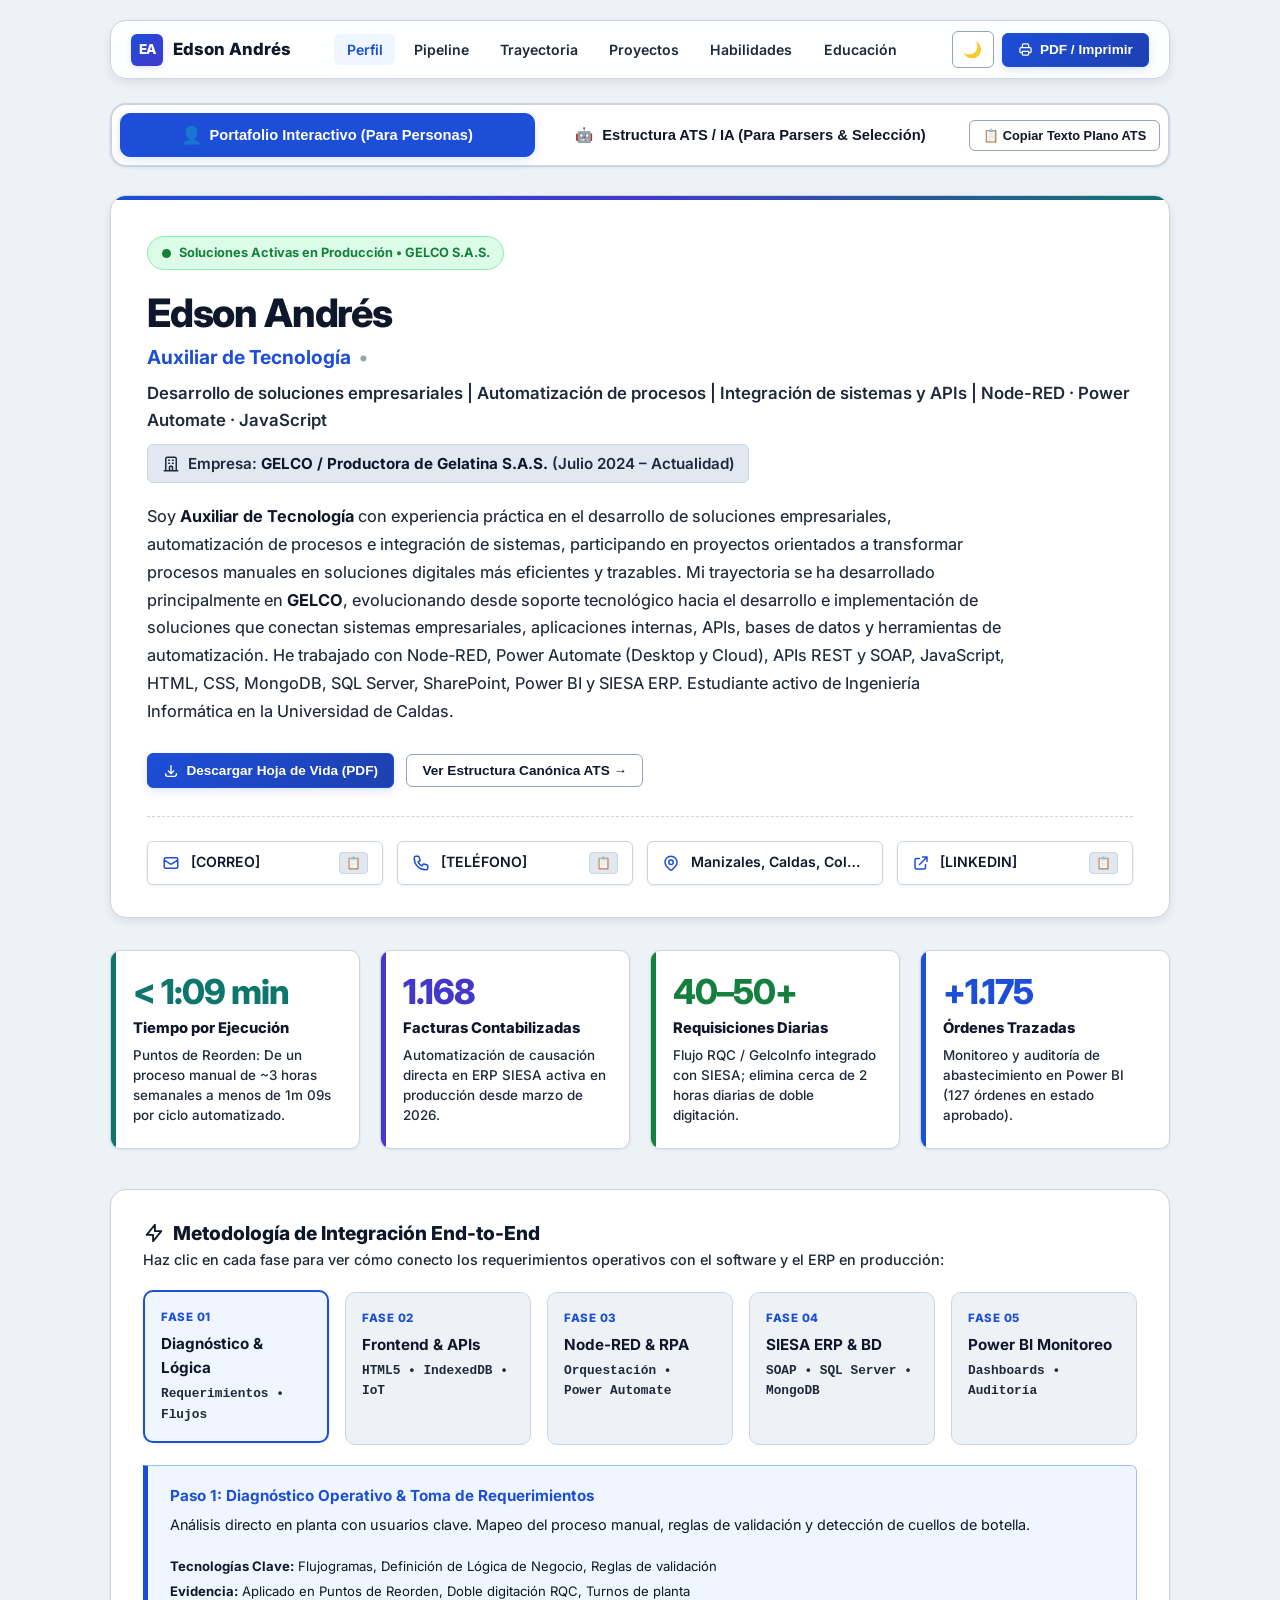
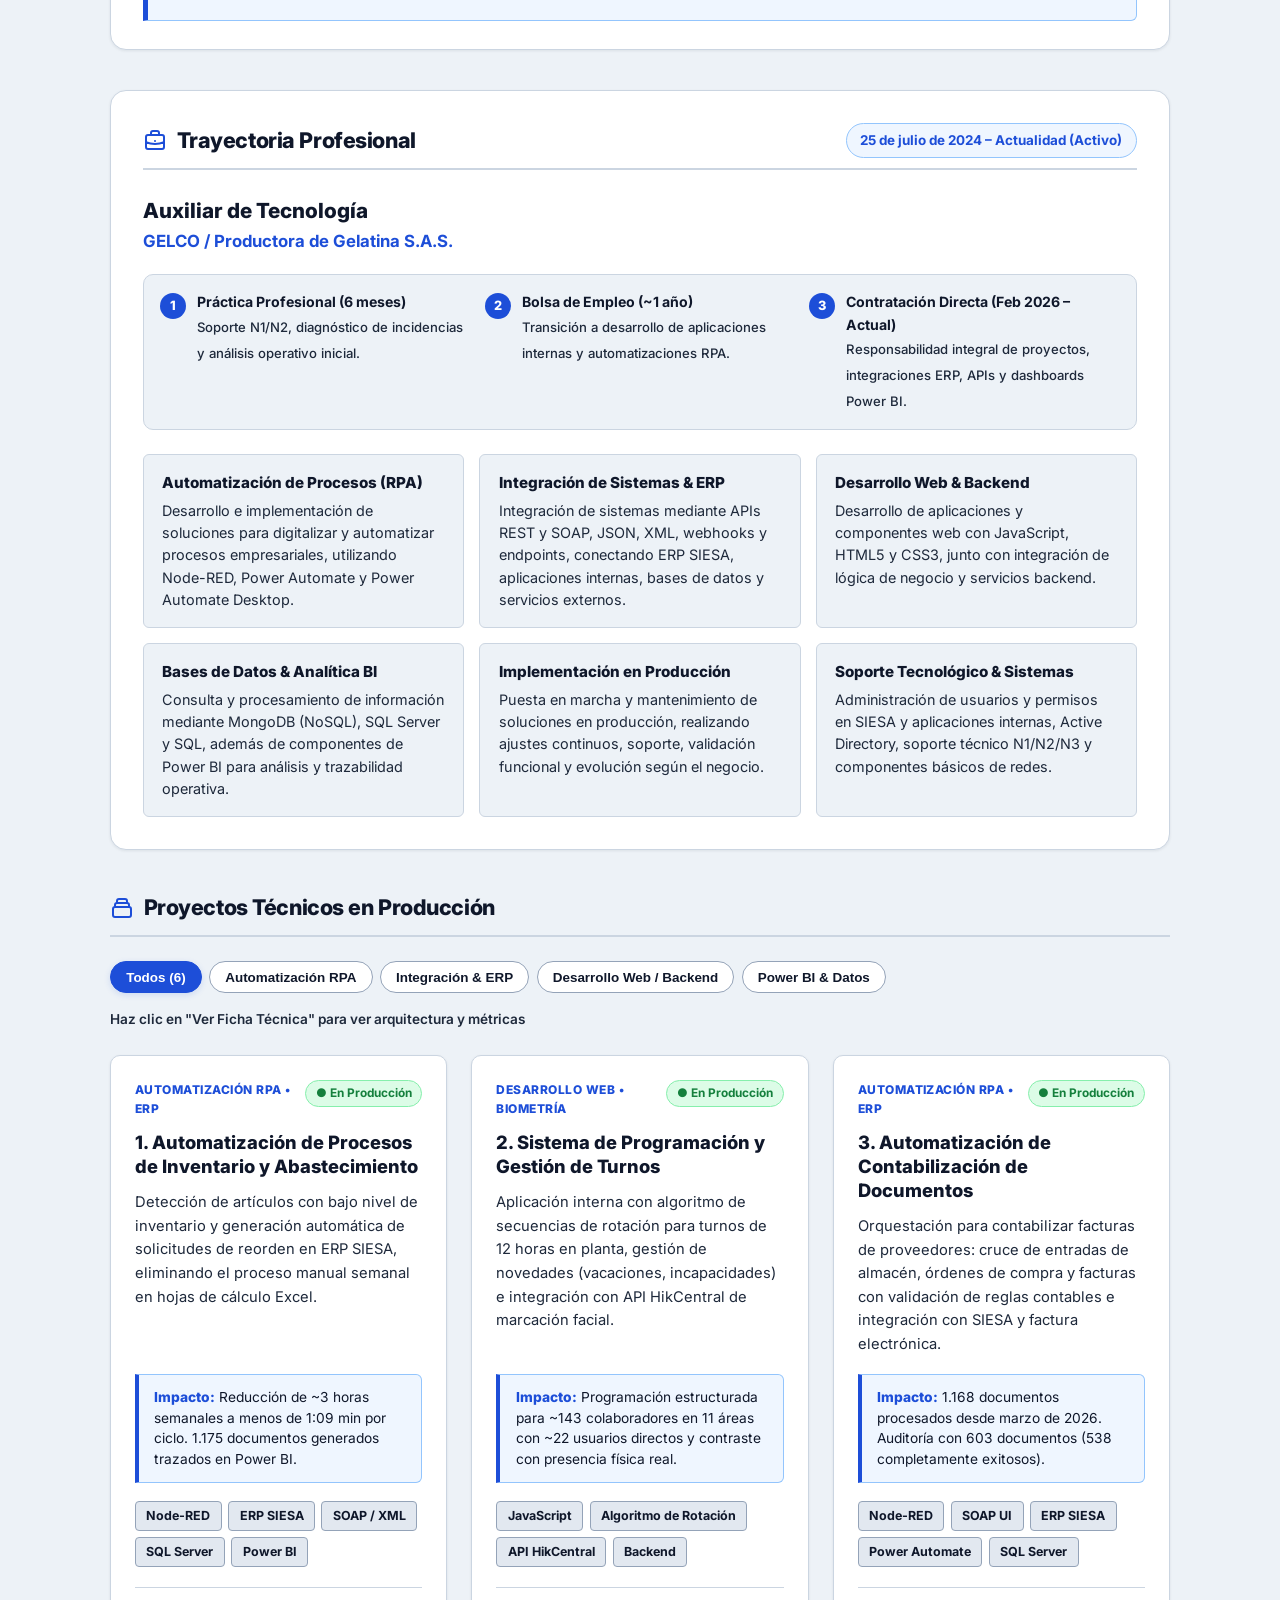
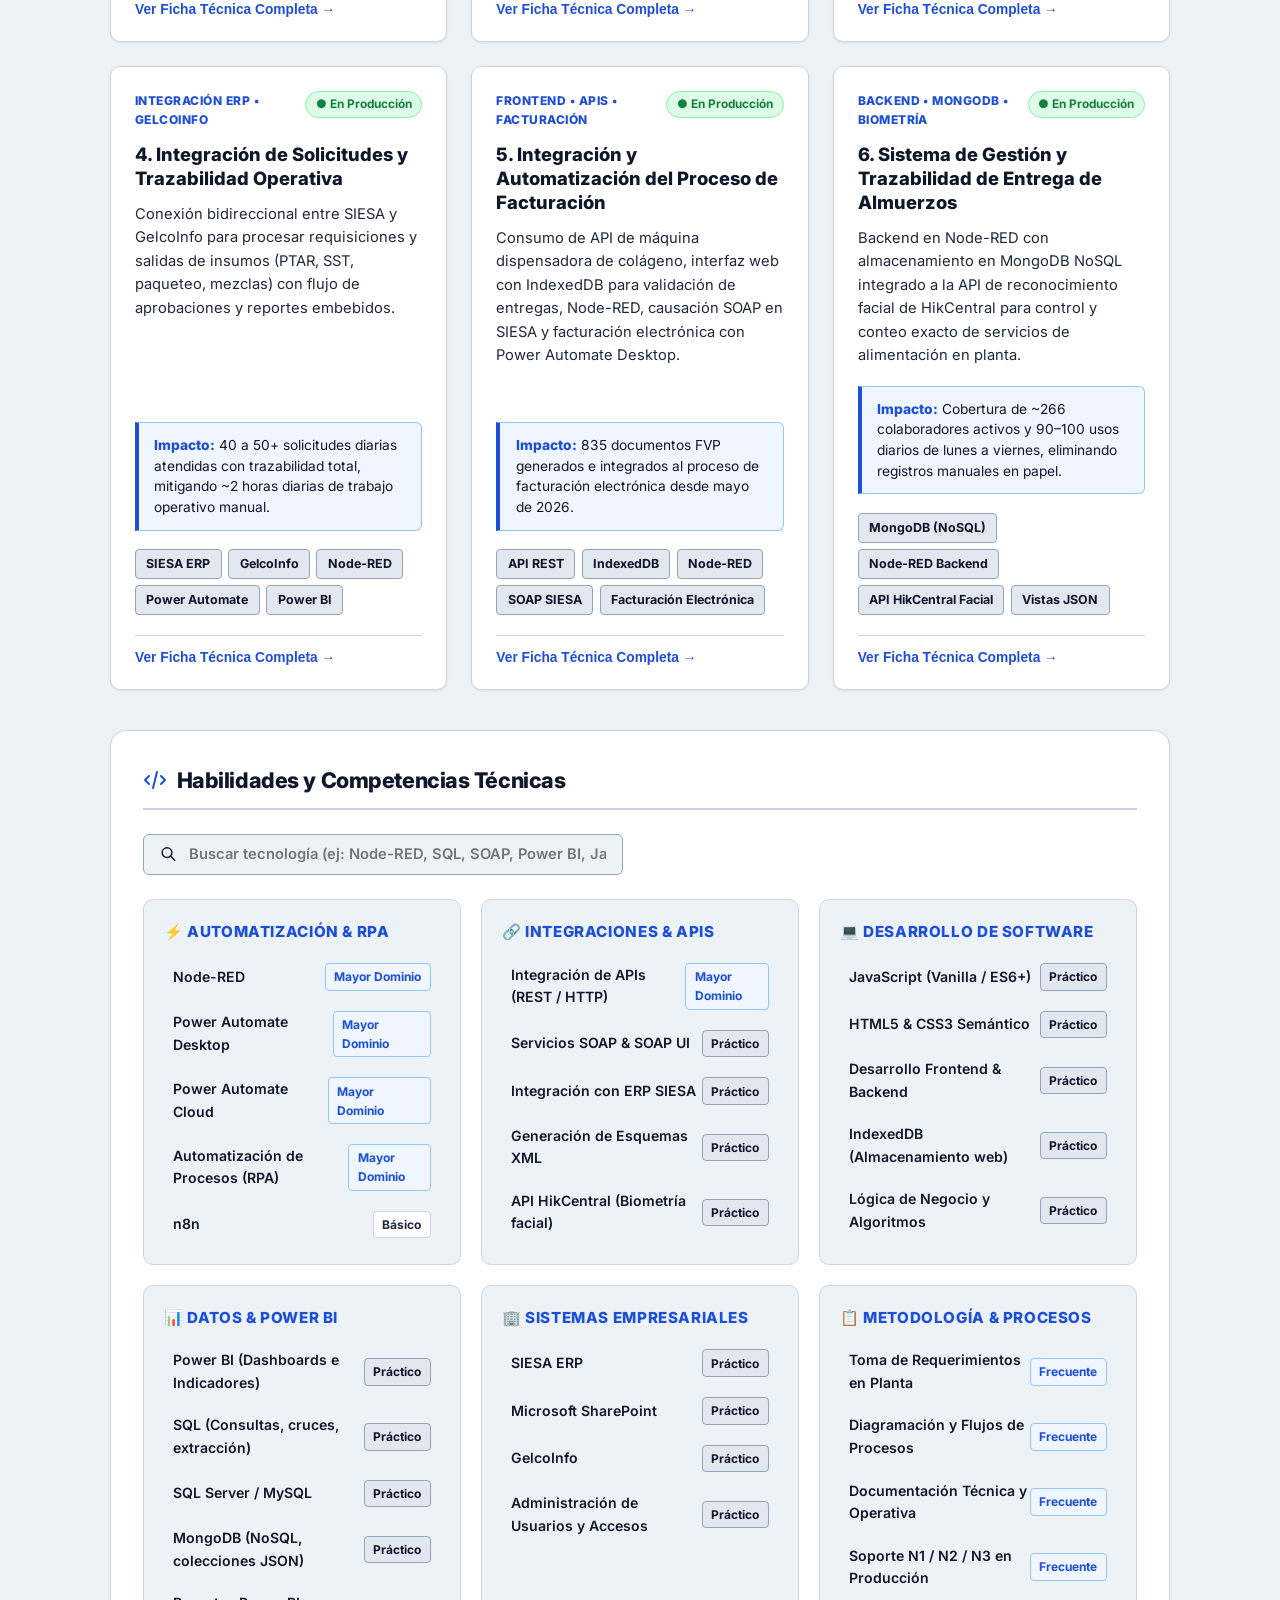
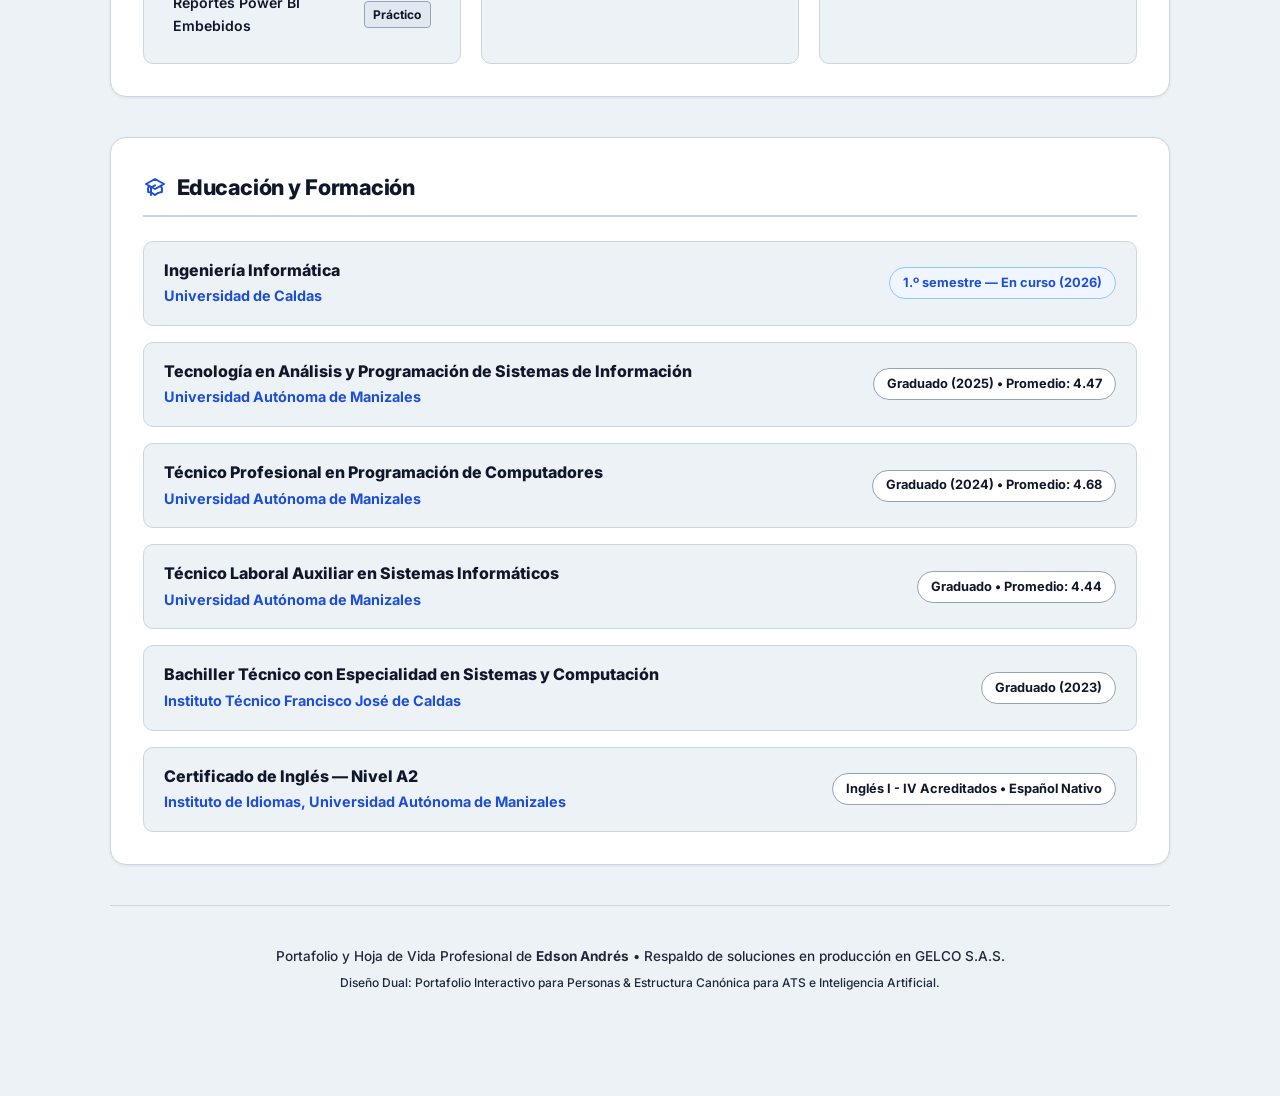
==== commit 7011620b: "feat: integracion de especificaciones completas de trayectoria, proyectos y educacion, retiro de bot" ====
--- a/index.html
+++ b/index.html
@@ -35,7 +35,7 @@
     "@type": "Person",
     "name": "Edson Andrés",
     "jobTitle": "Auxiliar de Tecnología",
-    "description": "Profesional tecnológico especializado en automatización de procesos operativos (RPA), integración de sistemas corporativos (ERP SIESA mediante APIs SOAP/REST), desarrollo de software y analítica con Power BI.",
+    "description": "Auxiliar de Tecnología con experiencia práctica en desarrollo de soluciones empresariales, automatización de procesos (Node-RED, Power Automate), integración de sistemas (ERP SIESA, APIs REST, SOAP), desarrollo web (JavaScript, HTML, CSS) y datos/BI en GELCO S.A.S.",
     "worksFor": {
       "@type": "Organization",
       "name": "GELCO / Productora de Gelatina S.A.S."
@@ -60,50 +60,50 @@
       {
         "@type": "EducationalOrganization",
         "name": "Universidad Autónoma de Manizales",
-        "program": "Técnico Profesional en Sistemas"
+        "program": "Técnico Profesional en Programación de Computadores"
       },
       {
         "@type": "EducationalOrganization",
         "name": "Universidad Autónoma de Manizales",
-        "program": "Técnico Laboral en Sistemas"
+        "program": "Técnico Laboral Auxiliar en Sistemas Informáticos"
       },
       {
         "@type": "EducationalOrganization",
         "name": "Instituto Técnico Francisco José de Caldas",
-        "program": "Bachiller Técnico en Sistemas"
+        "program": "Bachiller Técnico con Especialidad en Sistemas y Computación"
       },
       {
         "@type": "EducationalOrganization",
-        "name": "Universidad Católica de Manizales",
-        "program": "Diplomado de Inglés"
+        "name": "Universidad Autónoma de Manizales",
+        "program": "Certificado de Inglés A2 (Instituto de Idiomas)"
       }
     ],
     "knowsAbout": [
-      "Process Automation",
-      "RPA",
+      "Desarrollo de Soluciones Empresariales",
+      "Automatización de Procesos",
       "Node-RED",
+      "Power Automate",
       "Power Automate Desktop",
-      "Power Automate Cloud",
-      "SIESA ERP",
+      "Integración de Sistemas",
+      "REST APIs",
       "SOAP",
       "SOAP UI",
       "XML",
-      "REST APIs",
-      "SQL Server",
-      "MySQL",
-      "MongoDB NoSQL",
-      "Power BI",
+      "SIESA ERP",
       "JavaScript",
       "HTML5",
       "CSS3",
+      "MongoDB",
+      "SQL Server",
+      "SQL",
+      "Power BI",
       "SharePoint",
-      "Digital Transformation",
-      "IT Support N1/N2/N3"
+      "Soporte Tecnológico"
     ],
     "hasOccupation": {
       "@type": "Occupation",
-      "name": "Automation & Integration Specialist",
-      "skills": "Node-RED, Power Automate, ERP SIESA, SOAP, SQL, MongoDB, Power BI, JavaScript"
+      "name": "Auxiliar de Tecnología",
+      "skills": "Node-RED, Power Automate, ERP SIESA, APIs REST, SOAP, JavaScript, SQL Server, MongoDB, Power BI"
     }
   }
   </script>
@@ -177,7 +177,7 @@
             <div class="hero-role">
               <span itemprop="jobTitle">Auxiliar de Tecnología</span>
               <span class="hero-role-bullet">&bull;</span>
-              <span class="hero-role-sub">Automatización (RPA), Integración de Sistemas (ERP SIESA) & Desarrollo</span>
+              <span class="hero-role-sub">Desarrollo de soluciones empresariales | Automatización de procesos | Integración de sistemas y APIs | Node-RED · Power Automate · JavaScript</span>
             </div>
 
             <div class="hero-company-info" itemprop="worksFor" itemscope itemtype="https://schema.org/Organization">
@@ -188,17 +188,13 @@
         </div>
 
         <p class="hero-summary" itemprop="description">
-          Tecnólogo en Análisis y Programación de Sistemas de Información con formación activa en Ingeniería Informática en la Universidad de Caldas. Con experiencia demostrada en entornos corporativos e industriales en <strong>GELCO S.A.S.</strong>, asumiendo de forma integral la transformación digital operativa: levantamiento de requerimientos con usuarios clave, desarrollo de software frontend/backend, integración directa con el ERP corporativo (SIESA) mediante APIs y servicios SOAP, automatización de procesos (RPA con Node-RED y Power Automate), administración de bases de datos relacionales y documentales (SQL Server, MongoDB) y monitoreo de impacto continuo mediante tableros Power BI.
+          Soy <strong>Auxiliar de Tecnología</strong> con experiencia práctica en el desarrollo de soluciones empresariales, automatización de procesos e integración de sistemas, participando en proyectos orientados a transformar procesos manuales en soluciones digitales más eficientes y trazables. Mi trayectoria se ha desarrollado principalmente en <strong>GELCO</strong>, evolucionando desde soporte tecnológico hacia el desarrollo e implementación de soluciones que conectan sistemas empresariales, aplicaciones internas, APIs, bases de datos y herramientas de automatización. He trabajado con Node-RED, Power Automate (Desktop y Cloud), APIs REST y SOAP, JavaScript, HTML, CSS, MongoDB, SQL Server, SharePoint, Power BI y SIESA ERP. Estudiante activo de Ingeniería Informática en la Universidad de Caldas.
         </p>
 
         <div class="hero-cta-group">
           <button class="btn btn-primary action-print-cv">
             <svg width="16" height="16" fill="none" stroke="currentColor" viewBox="0 0 24 24"><path stroke-linecap="round" stroke-linejoin="round" stroke-width="2" d="M4 16v1a3 3 0 003 3h10a3 3 0 003-3v-1m-4-4l-4 4m0 0l-4-4m4 4V4"/></svg>
             Descargar Hoja de Vida (PDF)
-          </button>
-          <button id="btn-open-contact-edit" class="btn btn-secondary">
-            <svg width="16" height="16" fill="none" stroke="currentColor" viewBox="0 0 24 24"><path stroke-linecap="round" stroke-linejoin="round" stroke-width="2" d="M15.232 5.232l3.536 3.536m-2.036-5.036a2.5 2.5 0 113.536 3.536L6.5 21.036H3v-3.572L16.732 3.732z"/></svg>
-            Personalizar Datos de Contacto
           </button>
           <button class="btn btn-secondary trigger-ats-view">
             Ver Estructura Canónica ATS &rarr;
@@ -362,27 +358,27 @@
         <div class="responsibilities-grid">
           <div class="resp-card">
             <strong>Automatización de Procesos (RPA)</strong>
-            Desarrollo de flujos con Node-RED, Power Automate Desktop y Cloud para eliminar tareas repetitivas y mitigar errores en planta y administración.
+            Desarrollo e implementación de soluciones para digitalizar y automatizar procesos empresariales, utilizando Node-RED, Power Automate y Power Automate Desktop.
           </div>
           <div class="resp-card">
-            <strong>Integración de Sistemas & ERP SIESA</strong>
-            Conexión segura mediante servicios SOAP, generación de esquemas XML, consumo de endpoints REST y enlace con SharePoint y GelcoInfo.
+            <strong>Integración de Sistemas & ERP</strong>
+            Integración de sistemas mediante APIs REST y SOAP, JSON, XML, webhooks y endpoints, conectando ERP SIESA, aplicaciones internas, bases de datos y servicios externos.
           </div>
           <div class="resp-card">
-            <strong>Desarrollo Frontend & Backend</strong>
-            Creación de soluciones a la medida con JavaScript, HTML5, CSS3, IndexedDB, Node-RED y lógica funcional para resolver cuellos de botella específicos.
+            <strong>Desarrollo Web & Backend</strong>
+            Desarrollo de aplicaciones y componentes web con JavaScript, HTML5 y CSS3, junto con integración de lógica de negocio y servicios backend.
           </div>
           <div class="resp-card">
-            <strong>Bases de Datos SQL & NoSQL</strong>
-            Elaboración de consultas SQL sobre SQL Server y MySQL para cruce y extracción de datos en producción, y modelado documental en MongoDB NoSQL.
+            <strong>Bases de Datos & Analítica BI</strong>
+            Consulta y procesamiento de información mediante MongoDB (NoSQL), SQL Server y SQL, además de componentes de Power BI para análisis y trazabilidad operativa.
           </div>
           <div class="resp-card">
-            <strong>Business Intelligence & Power BI</strong>
-            Construcción de tableros de control e indicadores gerenciales/operativos vinculados en tiempo real a los procesos automatizados.
+            <strong>Implementación en Producción</strong>
+            Puesta en marcha y mantenimiento de soluciones en producción, realizando ajustes continuos, soporte, validación funcional y evolución según el negocio.
           </div>
           <div class="resp-card">
-            <strong>Soporte Integral & Infraestructura</strong>
-            Atención de soporte técnico N1/N2/N3, administración de accesos y usuarios, y soporte operativo de redes y conectividad.
+            <strong>Soporte Tecnológico & Sistemas</strong>
+            Administración de usuarios y permisos en SIESA y aplicaciones internas, Active Directory, soporte técnico N1/N2/N3 y componentes básicos de redes.
           </div>
         </div>
       </section>
@@ -409,18 +405,18 @@
 
         <div class="projects-grid">
 
-          <!-- Proyecto 1: Puntos de Reorden -->
+          <!-- Proyecto 1: Inventario y Abastecimiento -->
           <article class="project-card-interactive" data-category="rpa integration data">
             <div class="p-card-top">
               <span class="p-card-category">Automatización RPA &bull; ERP</span>
               <span class="p-card-status">● En Producción</span>
             </div>
-            <h3 class="p-card-title">1. Solicitudes de Puntos de Reorden (SPR)</h3>
+            <h3 class="p-card-title">1. Automatización de Procesos de Inventario y Abastecimiento</h3>
             <p class="p-card-summary">
-              Detección automática de ítems con inventario crítico y generación directa de Solicitudes de Puntos de Reorden en el ERP SIESA, sustituyendo un proceso manual en hojas de cálculo Excel.
+              Detección de artículos con bajo nivel de inventario y generación automática de solicitudes de reorden en ERP SIESA, eliminando el proceso manual semanal en hojas de cálculo Excel.
             </p>
             <div class="p-card-metric-highlight">
-              <strong>Impacto:</strong> Reducción de ~3 horas semanales a menos de 1:09 min por ciclo. +1.175 órdenes trazadas en Power BI.
+              <strong>Impacto:</strong> Reducción de ~3 horas semanales a menos de 1:09 min por ciclo. 1.175 documentos generados trazados en Power BI.
             </div>
             <div class="p-card-tags">
               <span class="p-tag">Node-RED</span>
@@ -436,24 +432,24 @@
             </div>
           </article>
 
-          <!-- Proyecto 2: Software de Turnos -->
+          <!-- Proyecto 2: Programación de Turnos -->
           <article class="project-card-interactive" data-category="dev integration">
             <div class="p-card-top">
-              <span class="p-card-category">Desarrollo Full Stack &bull; Biometría</span>
+              <span class="p-card-category">Desarrollo Web &bull; Biometría</span>
               <span class="p-card-status">● En Producción</span>
             </div>
-            <h3 class="p-card-title">2. Software de Gestión de Turnos de Planta (12h)</h3>
+            <h3 class="p-card-title">2. Sistema de Programación y Gestión de Turnos</h3>
             <p class="p-card-summary">
-              Aplicación desarrollada desde cero con algoritmo de secuencias de rotación para personal de planta en turnos de 12 horas, gestión de novedades e integración con reconocimiento facial.
+              Aplicación interna con algoritmo de secuencias de rotación para turnos de 12 horas en planta, gestión de novedades (vacaciones, incapacidades) e integración con API HikCentral de marcación facial.
             </p>
             <div class="p-card-metric-highlight">
-              <strong>Impacto:</strong> Generación estructurada de turnos y comparación de programación planificada vs. presencia física real con HikCentral.
+              <strong>Impacto:</strong> Programación estructurada para ~143 colaboradores en 11 áreas con ~22 usuarios directos y contraste con presencia física real.
             </div>
             <div class="p-card-tags">
               <span class="p-tag">JavaScript</span>
               <span class="p-tag">Algoritmo de Rotación</span>
               <span class="p-tag">API HikCentral</span>
-              <span class="p-tag">Base de Datos</span>
+              <span class="p-tag">Backend</span>
             </div>
             <div class="p-card-footer">
               <button class="btn-open-modal" data-project-id="2">
@@ -462,25 +458,25 @@
             </div>
           </article>
 
-          <!-- Proyecto 3: Contabilización Automática de Facturas -->
+          <!-- Proyecto 3: Contabilización de Documentos -->
           <article class="project-card-interactive" data-category="rpa integration">
             <div class="p-card-top">
-              <span class="p-card-category">Automatización RPA &bull; Finanzas</span>
+              <span class="p-card-category">Automatización RPA &bull; ERP</span>
               <span class="p-card-status">● En Producción</span>
             </div>
-            <h3 class="p-card-title">3. Contabilización Automática de Facturas</h3>
+            <h3 class="p-card-title">3. Automatización de Contabilización de Documentos</h3>
             <p class="p-card-summary">
-              Orquestación integral para contabilizar facturas de proveedores: cruce de entradas de almacén, órdenes de compra, validación de reglas impositivas y causación automática en SIESA.
+              Orquestación para contabilizar facturas de proveedores: cruce de entradas de almacén, órdenes de compra y facturas con validación de reglas contables e integración con SIESA y factura electrónica.
             </p>
             <div class="p-card-metric-highlight">
-              <strong>Impacto:</strong> 1.168 facturas procesadas desde marzo 2026. Muestra auditada de 603 documentos con 538 completamente exitosos.
+              <strong>Impacto:</strong> 1.168 documentos procesados desde marzo de 2026. Auditoría con 603 documentos (538 completamente exitosos).
             </div>
             <div class="p-card-tags">
               <span class="p-tag">Node-RED</span>
               <span class="p-tag">SOAP UI</span>
               <span class="p-tag">ERP SIESA</span>
-              <span class="p-tag">Power Automate Web</span>
-              <span class="p-tag">SQL</span>
+              <span class="p-tag">Power Automate</span>
+              <span class="p-tag">SQL Server</span>
             </div>
             <div class="p-card-footer">
               <button class="btn-open-modal" data-project-id="3">
@@ -489,24 +485,24 @@
             </div>
           </article>
 
-          <!-- Proyecto 4: Automatización de Doble Digitación / RQC -->
+          <!-- Proyecto 4: Solicitudes y Trazabilidad Operativa -->
           <article class="project-card-interactive" data-category="rpa integration data">
             <div class="p-card-top">
               <span class="p-card-category">Integración ERP &bull; GelcoInfo</span>
               <span class="p-card-status">● En Producción</span>
             </div>
-            <h3 class="p-card-title">4. Automatización de Doble Digitación (RQC)</h3>
+            <h3 class="p-card-title">4. Integración de Solicitudes y Trazabilidad Operativa</h3>
             <p class="p-card-summary">
-              Conexión bidireccional entre SIESA y GelcoInfo para procesar requisiciones y salidas de almacén (EPP, PTAR, paqueteo, mezclas) con aprobaciones y reportes embebidos.
+              Conexión bidireccional entre SIESA y GelcoInfo para procesar requisiciones y salidas de insumos (PTAR, SST, paqueteo, mezclas) con flujo de aprobaciones y reportes embebidos.
             </p>
             <div class="p-card-metric-highlight">
-              <strong>Impacto:</strong> Procesa 40 a 50+ requisiciones diarias con trazabilidad completa, mitigando ~2 horas diarias de digitación repetitiva.
+              <strong>Impacto:</strong> 40 a 50+ solicitudes diarias atendidas con trazabilidad total, mitigando ~2 horas diarias de trabajo operativo manual.
             </div>
             <div class="p-card-tags">
-              <span class="p-tag">SIESA &bull; GelcoInfo</span>
+              <span class="p-tag">SIESA ERP</span>
+              <span class="p-tag">GelcoInfo</span>
               <span class="p-tag">Node-RED</span>
               <span class="p-tag">Power Automate</span>
-              <span class="p-tag">SQL Server</span>
               <span class="p-tag">Power BI</span>
             </div>
             <div class="p-card-footer">
@@ -516,22 +512,22 @@
             </div>
           </article>
 
-          <!-- Proyecto 5: Máquina Vending Colágeno -->
+          <!-- Proyecto 5: Proceso de Facturación -->
           <article class="project-card-interactive" data-category="dev rpa integration">
             <div class="p-card-top">
               <span class="p-card-category">Frontend &bull; APIs &bull; Facturación</span>
               <span class="p-card-status">● En Producción</span>
             </div>
-            <h3 class="p-card-title">5. Facturación Automática de Máquina Vending</h3>
+            <h3 class="p-card-title">5. Integración y Automatización del Proceso de Facturación</h3>
             <p class="p-card-summary">
-              Consumo de la API del dispensador de colágeno, interfaz HTML con almacenamiento local en IndexedDB para verificación de entregas y causación fiscal electrónica automática.
+              Consumo de API de máquina dispensadora de colágeno, interfaz web con IndexedDB para validación de entregas, Node-RED, causación SOAP en SIESA y facturación electrónica con Power Automate Desktop.
             </p>
             <div class="p-card-metric-highlight">
-              <strong>Impacto:</strong> Digitalización y facturación sin intervención humana desde la dispensación física hasta el comprobante fiscal.
+              <strong>Impacto:</strong> 835 documentos FVP generados e integrados al proceso de facturación electrónica desde mayo de 2026.
             </div>
             <div class="p-card-tags">
               <span class="p-tag">API REST</span>
-              <span class="p-tag">HTML / IndexedDB</span>
+              <span class="p-tag">IndexedDB</span>
               <span class="p-tag">Node-RED</span>
               <span class="p-tag">SOAP SIESA</span>
               <span class="p-tag">Facturación Electrónica</span>
@@ -543,24 +539,24 @@
             </div>
           </article>
 
-          <!-- Proyecto 6: Gestor de Almuerzos -->
+          <!-- Proyecto 6: Gestión de Entrega de Almuerzos -->
           <article class="project-card-interactive" data-category="dev integration data">
             <div class="p-card-top">
-              <span class="p-card-category">Backend &bull; NoSQL &bull; Reconocimiento</span>
+              <span class="p-card-category">Backend &bull; MongoDB &bull; Biometría</span>
               <span class="p-card-status">● En Producción</span>
             </div>
-            <h3 class="p-card-title">6. Gestor y Control de Entrega de Almuerzos</h3>
+            <h3 class="p-card-title">6. Sistema de Gestión y Trazabilidad de Entrega de Almuerzos</h3>
             <p class="p-card-summary">
-              Backend en Node-RED con almacenamiento en MongoDB NoSQL integrado a la API de reconocimiento facial de HikCentral para control y conteo exacto de servicios de alimentación.
+              Backend en Node-RED con almacenamiento en MongoDB NoSQL integrado a la API de reconocimiento facial de HikCentral para control y conteo exacto de servicios de alimentación en planta.
             </p>
             <div class="p-card-metric-highlight">
-              <strong>Impacto:</strong> Registro fidedigno en tiempo real, eliminación de planillas de papel y trazabilidad auditada de colaboradores atendidos.
+              <strong>Impacto:</strong> Cobertura de ~266 colaboradores activos y 90–100 usos diarios de lunes a viernes, eliminando registros manuales en papel.
             </div>
             <div class="p-card-tags">
-              <span class="p-tag">MongoDB NoSQL</span>
+              <span class="p-tag">MongoDB (NoSQL)</span>
               <span class="p-tag">Node-RED Backend</span>
               <span class="p-tag">API HikCentral Facial</span>
-              <span class="p-tag">JSON / Vistas</span>
+              <span class="p-tag">Vistas JSON</span>
             </div>
             <div class="p-card-footer">
               <button class="btn-open-modal" data-project-id="6">
@@ -754,47 +750,47 @@
               <h3 class="edu-title">Ingeniería Informática</h3>
               <span class="edu-place" itemprop="name">Universidad de Caldas</span>
             </div>
-            <span class="edu-badge in-progress">Primer semestre — En curso</span>
+            <span class="edu-badge in-progress">1.º semestre — En curso (2026)</span>
           </div>
 
           <div class="edu-row" itemprop="alumniOf" itemscope itemtype="https://schema.org/EducationalOrganization">
             <div>
-              <h3 class="edu-title">Tecnólogo en Análisis y Programación de Sistemas de Información</h3>
+              <h3 class="edu-title">Tecnología en Análisis y Programación de Sistemas de Información</h3>
               <span class="edu-place" itemprop="name">Universidad Autónoma de Manizales</span>
             </div>
-            <span class="edu-badge">Graduado</span>
+            <span class="edu-badge">Graduado (2025) &bull; Promedio: 4.47</span>
           </div>
 
           <div class="edu-row" itemprop="alumniOf" itemscope itemtype="https://schema.org/EducationalOrganization">
             <div>
-              <h3 class="edu-title">Técnico Profesional en Sistemas</h3>
+              <h3 class="edu-title">Técnico Profesional en Programación de Computadores</h3>
               <span class="edu-place" itemprop="name">Universidad Autónoma de Manizales</span>
             </div>
-            <span class="edu-badge">Graduado</span>
+            <span class="edu-badge">Graduado (2024) &bull; Promedio: 4.68</span>
           </div>
 
           <div class="edu-row" itemprop="alumniOf" itemscope itemtype="https://schema.org/EducationalOrganization">
             <div>
-              <h3 class="edu-title">Técnico Laboral en Sistemas</h3>
+              <h3 class="edu-title">Técnico Laboral Auxiliar en Sistemas Informáticos</h3>
               <span class="edu-place" itemprop="name">Universidad Autónoma de Manizales</span>
             </div>
-            <span class="edu-badge">Graduado</span>
+            <span class="edu-badge">Graduado &bull; Promedio: 4.44</span>
           </div>
 
           <div class="edu-row" itemprop="alumniOf" itemscope itemtype="https://schema.org/EducationalOrganization">
             <div>
-              <h3 class="edu-title">Bachiller Técnico en Sistemas</h3>
+              <h3 class="edu-title">Bachiller Técnico con Especialidad en Sistemas y Computación</h3>
               <span class="edu-place" itemprop="name">Instituto Técnico Francisco José de Caldas</span>
             </div>
-            <span class="edu-badge">Graduado</span>
+            <span class="edu-badge">Graduado (2023)</span>
           </div>
 
           <div class="edu-row" itemprop="alumniOf" itemscope itemtype="https://schema.org/EducationalOrganization">
             <div>
-              <h3 class="edu-title">Diplomado de Inglés</h3>
-              <span class="edu-place" itemprop="name">Universidad Católica de Manizales</span>
-            </div>
-            <span class="edu-badge">Nivel por confirmar &bull; Español Nativo</span>
+              <h3 class="edu-title">Certificado de Inglés — Nivel A2</h3>
+              <span class="edu-place" itemprop="name">Instituto de Idiomas, Universidad Autónoma de Manizales</span>
+            </div>
+            <span class="edu-badge">Inglés I - IV Acreditados &bull; Español Nativo</span>
           </div>
         </div>
       </section>
@@ -825,7 +821,7 @@
         <!-- Encabezado Estándar ATS -->
         <header class="ats-doc-header">
           <h1 class="ats-doc-name" id="ats-doc-display-name">EDSON ANDRÉS</h1>
-          <p class="ats-doc-headline">AUXILIAR DE TECNOLOGÍA | AUTOMATIZACIÓN (RPA), INTEGRACIÓN ERP & DESARROLLO</p>
+          <p class="ats-doc-headline">AUXILIAR DE TECNOLOGÍA | DESARROLLO DE SOLUCIONES EMPRESARIALES | AUTOMATIZACIÓN DE PROCESOS | INTEGRACIÓN DE SISTEMAS Y APIS</p>
           <div class="ats-doc-contacts">
             <span id="ats-doc-city">Manizales, Caldas, Colombia</span>
             <span id="ats-doc-email">[CORREO]</span>
@@ -838,29 +834,29 @@
         <section class="ats-doc-section">
           <h2 class="ats-doc-section-title">PERFIL PROFESIONAL</h2>
           <p class="ats-doc-paragraph">
-            Tecnólogo en Análisis y Programación de Sistemas de Información con formación activa en Ingeniería Informática en la Universidad de Caldas. Con trayectoria práctica en GELCO / Productora de Gelatina S.A.S. asumiendo el ciclo integral de desarrollo, integración de sistemas y automatización de procesos operativos (RPA). Especializado en conectar el ERP corporativo (SIESA) mediante servicios SOAP y REST con aplicaciones internas, bases de datos (SQL Server, MongoDB) y tableros de control en Power BI. Enfoque comprobado en la eliminación de reprocesos, trazabilidad y optimización operativa en entornos industriales y corporativos de producción continua.
+            Auxiliar de Tecnología con experiencia práctica en el desarrollo de soluciones empresariales, automatización de procesos e integración de sistemas, participando en proyectos orientados a transformar procesos manuales en soluciones digitales más eficientes y trazables. Mi experiencia se ha desarrollado principalmente en GELCO / Productora de Gelatina S.A.S., evolucionando desde soporte tecnológico hacia el desarrollo e implementación de soluciones que conectan sistemas empresariales, aplicaciones internas, APIs, bases de datos y herramientas de automatización. He trabajado con Node-RED, Power Automate (Desktop y Cloud), APIs REST y SOAP, JavaScript, HTML, CSS, MongoDB, SQL Server, SharePoint, Power BI y SIESA ERP. Estudiante activo de Ingeniería Informática en la Universidad de Caldas.
           </p>
         </section>
 
-        <!-- 2. Matriz de Habilidades Clave ATS (Keywords para filtros automáticos) -->
+        <!-- 2. Matriz de Habilidades Clave ATS -->
         <section class="ats-doc-section">
           <h2 class="ats-doc-section-title">COMPETENCIAS TÉCNICAS CLAVE</h2>
           <div class="ats-doc-skills-grid">
             <div class="ats-doc-skill-category">
-              <strong>Automatización de Procesos & RPA:</strong>
-              <p>Node-RED (Dominio Avanzado), Power Automate Desktop, Power Automate Cloud, n8n, Flujos Transaccionales.</p>
+              <strong>Automatización & RPA (Avanzado):</strong>
+              <p>Node-RED, Microsoft Power Automate, Power Automate Desktop, APIs REST, Flujos Transaccionales, n8n.</p>
             </div>
             <div class="ats-doc-skill-category">
-              <strong>Integración de Sistemas & ERP:</strong>
-              <p>ERP SIESA, Servicios Web SOAP, SOAP UI, Esquemas XML, Endpoints REST, HTTP APIs, API HikCentral.</p>
+              <strong>Integración de Sistemas & ERP (Intermedio):</strong>
+              <p>SIESA ERP, Servicios Web SOAP, SOAP UI, Esquemas XML, JSON, Endpoints HTTP, Webhooks, API HikCentral.</p>
             </div>
             <div class="ats-doc-skill-category">
-              <strong>Bases de Datos & BI:</strong>
-              <p>Power BI (Dashboards/Reportes embebidos), SQL Server, MySQL, MongoDB NoSQL (Colecciones y Vistas JSON).</p>
+              <strong>Desarrollo Web & Backend (Intermedio):</strong>
+              <p>JavaScript (ES6+), HTML5, CSS3, IndexedDB, Lógica de Negocio, Algoritmos de Rotación, SharePoint.</p>
             </div>
             <div class="ats-doc-skill-category">
-              <strong>Desarrollo de Software:</strong>
-              <p>JavaScript (Vanilla / ES6+), HTML5, CSS3, IndexedDB, Desarrollo Frontend & Backend, Lógica de Negocio.</p>
+              <strong>Bases de Datos & Analítica BI:</strong>
+              <p>MongoDB NoSQL (Colecciones y Vistas JSON), SQL Server, MySQL, Consultas SQL, Microsoft Power BI.</p>
             </div>
           </div>
         </section>
@@ -873,28 +869,28 @@
               <span class="ats-doc-job-title">AUXILIAR DE TECNOLOGÍA</span>
               <span class="ats-doc-job-dates">25 de julio de 2024 – Actualidad (Activo)</span>
             </div>
-            <div class="ats-doc-job-company">GELCO / Productora de Gelatina S.A.S. &bull; Manizales, Caldas, Colombia</div>
+            <div class="ats-doc-job-company">GELCO / Productora de Gelatina S.A.S. &bull; Manizales, Caldas, Colombia &bull; Jornada completa, Presencial</div>
             <p class="ats-doc-paragraph" style="margin-bottom:0.6rem; font-style:italic;">
-              Trayectoria: 6 meses de práctica profesional &rarr; ~1 año mediante bolsa de empleo &rarr; Vinculación directa desde febrero de 2026.
+              Evolución: Práctica profesional (6 meses) &rarr; Bolsa de empleo (~1 año) &rarr; Contratación directa desde febrero de 2026.
             </p>
             <ul class="ats-doc-bullets">
               <li>
-                <strong>Automatización de Procesos (RPA):</strong> Desarrollo y despliegue de flujos de automatización de extremo a extremo utilizando Node-RED y Power Automate (Desktop y Cloud) para suprimir tareas operativas manuales y minimizar fallas humanas.
+                <strong>Automatización de Procesos (RPA):</strong> Desarrollo e implementación de soluciones para digitalizar y automatizar procesos empresariales, utilizando Node-RED, Power Automate y Power Automate Desktop para suprimir tareas operativas manuales y minimizar fallas humanas.
               </li>
               <li>
-                <strong>Integración con ERP SIESA:</strong> Diseño y consumo de servicios web SOAP mediante esquemas XML estructurados y endpoints REST para la creación automática de solicitudes de inventario, causaciones contables y facturación electrónica.
+                <strong>Integración de Sistemas y APIs:</strong> Integración de sistemas mediante APIs REST y SOAP, JSON, XML, autenticación, webhooks y endpoints, conectando ERP SIESA, aplicaciones internas, bases de datos y servicios externos.
               </li>
               <li>
-                <strong>Bases de Datos en Producción:</strong> Elaboración de consultas complejas de extracción y cruce de información en SQL Server y MySQL, junto con estructuración de colecciones y documentos JSON en base de datos NoSQL MongoDB.
+                <strong>Desarrollo de Software Web:</strong> Desarrollo de aplicaciones y componentes web utilizando JavaScript, HTML y CSS, junto con integración de lógica de negocio y servicios backend.
               </li>
               <li>
-                <strong>Analítica y Business Intelligence:</strong> Construcción y mantenimiento de tableros de control en Power BI integrados en tiempo real a los flujos automatizados para auditoría operativa y seguimiento de indicadores.
+                <strong>Bases de Datos y Analítica BI:</strong> Consulta y procesamiento de información mediante MongoDB (NoSQL), SQL Server y SQL, además de construcción de componentes de Power BI para análisis, trazabilidad y apoyo a procesos operativos.
               </li>
               <li>
-                <strong>Ciclo de Vida de Software:</strong> Levantamiento directo de requerimientos con líderes de área, definición y negociación de lógica de negocio, documentación técnica y funcional, entrega a producción y soporte continuo.
+                <strong>Implementación y Ciclo de Vida:</strong> Levantamiento de requerimientos con líderes de área, definición de lógica de negocio, documentación técnica, entrega a producción, soporte y evolución continua de las soluciones.
               </li>
               <li>
-                <strong>Soporte Técnico Especializado:</strong> Atención y resolución de incidencias en niveles N1, N2 y N3, administración de cuentas y perfiles de usuario y soporte operativo de infraestructura de redes.
+                <strong>Administración y Soporte Tecnológico:</strong> Administración de usuarios y permisos en SIESA y aplicaciones internas, soporte técnico (N1, N2, N3), Active Directory, Microsoft 365 y componentes básicos de redes.
               </li>
             </ul>
           </div>
@@ -905,57 +901,57 @@
           <h2 class="ats-doc-section-title">PROYECTOS TÉCNICOS EN PRODUCCIÓN</h2>
 
           <div class="ats-doc-project-entry">
-            <div class="ats-doc-project-name">1. Automatización de Solicitudes de Puntos de Reorden (SPR) — ERP SIESA</div>
-            <div class="ats-doc-project-techs">Tecnologías: Node-RED, ERP SIESA, SOAP, XML, SQL Server, Power Automate, Power BI</div>
+            <div class="ats-doc-project-name">1. Automatización de Procesos de Inventario y Abastecimiento (Puntos de Reorden — ERP SIESA)</div>
+            <div class="ats-doc-project-techs">Tecnologías: Node-RED, ERP SIESA, SOAP, XML, SQL Server, Power Automate Desktop, Power BI</div>
             <p class="ats-doc-paragraph">
-              <strong>Problema:</strong> Detección semanal manual de inventarios críticos mediante hojas de cálculo Excel y digitación individual en el ERP (~3 horas semanales dedicadas por el responsable).<br>
-              <strong>Solución:</strong> Automatización completa en Node-RED consumiendo servicios SOAP de SIESA con inyección de XML, consultas a SQL Server y visualización en Power BI.<br>
-              <strong>Resultado:</strong> Reducción del tiempo de ~3 horas semanales a menos de 1 minuto 9 segundos por ejecución. Generación continua de solicitudes (8–20+ ítems c/u). Más de 1.175 órdenes de compra generadas y monitoreadas en Power BI (127 aprobadas).
+              <strong>Problema:</strong> Revisión semanal manual de inventarios críticos mediante Excel y digitación individual en el ERP (~3 horas semanales dedicadas por el responsable).<br>
+              <strong>Solución:</strong> Automatización en producción desde el 21 de julio de 2025. V1 en Power Automate Desktop que evolucionó a V2 directa en Node-RED con endpoints, consumo de servicios SOAP de SIESA, inyección de XML, SQL Server y Power BI.<br>
+              <strong>Resultado:</strong> Reducción del tiempo de ~3 horas semanales a menos de 1 minuto 9 segundos por ejecución diaria (7:00 a.m.). 1.175 documentos generados trazados y auditados en Power BI.
             </p>
           </div>
 
           <div class="ats-doc-project-entry">
-            <div class="ats-doc-project-name">2. Software de Programación y Gestión de Turnos de Planta (12 Horas)</div>
+            <div class="ats-doc-project-name">2. Sistema de Programación y Gestión de Turnos (Turnia Operarios — 12 Horas)</div>
             <div class="ats-doc-project-techs">Tecnologías: JavaScript, HTML5/CSS3, Algoritmo de Rotación, API HikCentral Facial, Backend</div>
             <p class="ats-doc-paragraph">
-              <strong>Solución:</strong> Desarrollo desde cero de una aplicación interna con algoritmo de asignación de secuencias de rotación para turnos de 12 horas, módulo de novedades (vacaciones, incapacidades) e integración con API HikCentral de reconocimiento facial.<br>
-              <strong>Resultado:</strong> Generación estructurada de la programación y contrastación en tiempo real de presencia física en planta frente a la malla planificada.
+              <strong>Solución:</strong> Desarrollo desde cero (frontend, backend y algoritmos) en producción desde el 27 de septiembre de 2025. Incluye algoritmo de asignación de rotaciones de 12 horas, módulo de novedades (vacaciones, incapacidades) e integración con API HikCentral de marcación facial.<br>
+              <strong>Resultado:</strong> Cobertura de ~143 colaboradores en 11 áreas con ~22 usuarios directos y ~10 supervisores. Generación estructurada de mallas y contraste en tiempo real de presencia física vs. programación planificada.
             </p>
           </div>
 
           <div class="ats-doc-project-entry">
-            <div class="ats-doc-project-name">3. Contabilización Automática de Facturas de Proveedores — ERP SIESA</div>
-            <div class="ats-doc-project-techs">Tecnologías: Node-RED, SOAP UI, Power Automate Web, SQL Server, SharePoint, ERP SIESA</div>
+            <div class="ats-doc-project-name">3. Automatización de Contabilización de Documentos (Facturas de Proveedores — ERP SIESA)</div>
+            <div class="ats-doc-project-techs">Tecnologías: Node-RED, SOAP UI, Power Automate, SQL Server, SharePoint, ERP SIESA</div>
             <p class="ats-doc-paragraph">
-              <strong>Solución:</strong> Versión 2 de integración automatizada directa con Node-RED, eliminando clics visuales. Cruza entradas de almacén, órdenes de compra y facturas con validación de reglas contables e impuestos en SIESA.<br>
-              <strong>Resultado:</strong> En producción desde marzo de 2026 con 1.168 facturas contabilizadas. Período auditado con 603 documentos procesados (538 completamente exitosos; las 65 anulaciones correspondieron a pruebas controladas).
+              <strong>Solución:</strong> Versión 2 en producción desde marzo de 2026. Orquestación directa en Node-RED que cruza entradas de almacén, órdenes de compra y facturas con validación de reglas contables e impuestos en SIESA, apoyando el proceso de factura electrónica.<br>
+              <strong>Resultado:</strong> 1.168 documentos procesados (FDP, FIA, FIA Anticipo, FDS, FAC). Muestra auditada de 603 documentos con 538 completamente exitosos (las 65 anulaciones correspondieron a pruebas y soporte).
             </p>
           </div>
 
           <div class="ats-doc-project-entry">
-            <div class="ats-doc-project-name">4. Automatización de Doble Digitación y Flujo de Requisiciones (RQC / GelcoInfo)</div>
-            <div class="ats-doc-project-techs">Tecnologías: SIESA ERP, GelcoInfo, Node-RED, SQL Server, Power Automate, Power BI</div>
+            <div class="ats-doc-project-name">4. Integración de Solicitudes y Trazabilidad Operativa (RQC / GelcoInfo)</div>
+            <div class="ats-doc-project-techs">Tecnologías: SIESA ERP, GelcoInfo, Node-RED, SQL Server, Power Automate, Power BI Embedded, HTML</div>
             <p class="ats-doc-paragraph">
-              <strong>Solución:</strong> Integración bidireccional entre SIESA y GelcoInfo para procesar requisiciones de almacén y salidas de insumos (PTAR, SST, paqueteo, mezclas) con aprobaciones automáticas y reportes embebidos.<br>
-              <strong>Resultado:</strong> Atención automática de 40 a 50+ requisiciones diarias con trazabilidad completa, mitigando aproximadamente 2 horas diarias de trabajo operativo manual.
+              <strong>Solución:</strong> Conexión bidireccional entre SIESA y aplicación interna para procesar requisiciones de almacén y salidas de insumos (PTAR, SST, paqueteo, mezclas) con flujo de aprobaciones y reportes embebidos.<br>
+              <strong>Resultado:</strong> Atención fluida de 40 a 50+ solicitudes diarias con trazabilidad total, mitigando aproximadamente 2 horas diarias de trabajo operativo manual.
             </p>
           </div>
 
           <div class="ats-doc-project-entry">
-            <div class="ats-doc-project-name">5. Facturación Automática de Máquina Vending de Colágeno</div>
-            <div class="ats-doc-project-techs">Tecnologías: API REST, Frontend HTML / IndexedDB, Node-RED, SOAP SIESA, Facturación Electrónica</div>
+            <div class="ats-doc-project-name">5. Integración y Automatización del Proceso de Facturación (Máquina Vending de Colágeno)</div>
+            <div class="ats-doc-project-techs">Tecnologías: API REST del Proveedor, Web App (IndexedDB), Node-RED, SOAP SIESA, Facturación Electrónica</div>
             <p class="ats-doc-paragraph">
-              <strong>Solución:</strong> Integración con API de máquina dispensadora, interfaz web con IndexedDB para validación de entregas por el usuario, procesamiento en Node-RED, causación SOAP en SIESA y Facturación Electrónica con Power Automate Desktop.<br>
-              <strong>Resultado:</strong> Proceso 100% digitalizado desde la dispensación física hasta el comprobante fiscal en el ERP.
+              <strong>Solución:</strong> En producción desde mayo de 2026. Flujo integrado desde la API de la máquina dispensadora, interfaz web con IndexedDB para validación de entregas, Node-RED, causación SOAP en SIESA y facturación electrónica con Power Automate Desktop.<br>
+              <strong>Resultado:</strong> 835 documentos FVP generados e integrados al proceso de facturación electrónica.
             </p>
           </div>
 
           <div class="ats-doc-project-entry">
-            <div class="ats-doc-project-name">6. Gestor y Control de Entrega de Almuerzos</div>
+            <div class="ats-doc-project-name">6. Sistema de Gestión y Trazabilidad de Entrega de Almuerzos (Gestor de Almuerzos)</div>
             <div class="ats-doc-project-techs">Tecnologías: MongoDB (NoSQL / JSON), Node-RED Backend, API HikCentral Facial</div>
             <p class="ats-doc-paragraph">
-              <strong>Solución:</strong> Backend en Node-RED con base de datos NoSQL MongoDB (modelado de colecciones, registros y vistas) conectado a la API de reconocimiento facial de HikCentral.<br>
-              <strong>Resultado:</strong> Control y conteo exacto en tiempo real de colaboradores que recibieron el servicio, eliminando registros manuales en papel.
+              <strong>Solución:</strong> Proyecto desarrollado conjuntamente. Responsable de la lógica de negocio, backend en Node-RED, modelado en MongoDB (colecciones, registros y vistas) e integración con la API de reconocimiento facial de HikCentral.<br>
+              <strong>Resultado:</strong> Cobertura de ~266 colaboradores activos y 90–100 usos diarios de lunes a viernes, garantizando conteo y trazabilidad exacta en tiempo real sin planillas físicas.
             </p>
           </div>
 
@@ -968,37 +964,37 @@
           <div class="ats-doc-edu-item">
             <span class="ats-doc-edu-title">Ingeniería Informática</span>
             <span class="ats-doc-edu-school">Universidad de Caldas</span>
-            <span class="ats-doc-edu-status">Primer semestre — En curso</span>
+            <span class="ats-doc-edu-status">1.º semestre — En curso (Inicio: 2026)</span>
           </div>
 
           <div class="ats-doc-edu-item">
-            <span class="ats-doc-edu-title">Tecnólogo en Análisis y Programación de Sistemas de Información</span>
+            <span class="ats-doc-edu-title">Tecnología en Análisis y Programación de Sistemas de Información</span>
             <span class="ats-doc-edu-school">Universidad Autónoma de Manizales</span>
-            <span class="ats-doc-edu-status">Graduado</span>
+            <span class="ats-doc-edu-status">Graduado (2024–2025) &bull; Promedio: 4.47</span>
           </div>
 
           <div class="ats-doc-edu-item">
-            <span class="ats-doc-edu-title">Técnico Profesional en Sistemas</span>
+            <span class="ats-doc-edu-title">Técnico Profesional en Programación de Computadores</span>
             <span class="ats-doc-edu-school">Universidad Autónoma de Manizales</span>
-            <span class="ats-doc-edu-status">Graduado</span>
+            <span class="ats-doc-edu-status">Graduado (2023–2024) &bull; Promedio: 4.68</span>
           </div>
 
           <div class="ats-doc-edu-item">
-            <span class="ats-doc-edu-title">Técnico Laboral en Sistemas</span>
+            <span class="ats-doc-edu-title">Técnico Laboral Auxiliar en Sistemas Informáticos</span>
             <span class="ats-doc-edu-school">Universidad Autónoma de Manizales</span>
-            <span class="ats-doc-edu-status">Graduado</span>
+            <span class="ats-doc-edu-status">Graduado (2022) &bull; Promedio: 4.44</span>
           </div>
 
           <div class="ats-doc-edu-item">
-            <span class="ats-doc-edu-title">Bachiller Técnico en Sistemas</span>
+            <span class="ats-doc-edu-title">Bachiller Técnico con Especialidad en Sistemas y Computación</span>
             <span class="ats-doc-edu-school">Instituto Técnico Francisco José de Caldas</span>
-            <span class="ats-doc-edu-status">Graduado</span>
+            <span class="ats-doc-edu-status">Graduado (2012–2023)</span>
           </div>
 
           <div class="ats-doc-edu-item">
-            <span class="ats-doc-edu-title">Diplomado de Inglés</span>
-            <span class="ats-doc-edu-school">Universidad Católica de Manizales</span>
-            <span class="ats-doc-edu-status">Nivel por confirmar &bull; Español Nativo</span>
+            <span class="ats-doc-edu-title">Certificado de Inglés — Nivel A2</span>
+            <span class="ats-doc-edu-school">Instituto de Idiomas, Universidad Autónoma de Manizales</span>
+            <span class="ats-doc-edu-status">Inglés I - IV Acreditados &bull; Español Nativo</span>
           </div>
         </section>
 
@@ -1091,54 +1087,7 @@
     </div>
   </div>
 
-  <!-- Modal Interactivo: Edición Rápida de Contacto -->
-  <div id="modal-edit-contact" class="modal-overlay" role="dialog" aria-modal="true" aria-labelledby="modal-contact-title">
-    <div class="modal-container" style="max-width:500px;">
-      <div class="modal-top-bar">
-        <h3 id="modal-contact-title" class="modal-heading">Personalizar Datos de Contacto</h3>
-        <button id="btn-close-edit-modal" class="btn-close-modal" aria-label="Cerrar modal">&times;</button>
-      </div>
-
-      <div class="modal-content-area">
-        <p style="font-size:0.88rem; color:var(--text-secondary); font-weight:500;">
-          Actualiza tus datos para que aparezcan en el encabezado, en la vista ATS y en el documento impreso. Se guardan en tu navegador localmente.
-        </p>
-
-        <div class="form-input-group">
-          <label for="in-name">Nombre Completo:</label>
-          <input type="text" id="in-name" placeholder="Ej: Edson Andrés">
-        </div>
-
-        <div class="form-input-group">
-          <label for="in-email">Correo Electrónico:</label>
-          <input type="email" id="in-email" placeholder="tu-correo@ejemplo.com">
-        </div>
-
-        <div class="form-input-group">
-          <label for="in-phone">Teléfono / WhatsApp:</label>
-          <input type="text" id="in-phone" placeholder="(+57) 300 000 0000">
-        </div>
-
-        <div class="form-input-group">
-          <label for="in-city">Ciudad / País:</label>
-          <input type="text" id="in-city" placeholder="Manizales, Caldas, Colombia">
-        </div>
-
-        <div class="form-input-group">
-          <label for="in-linkedin">LinkedIn (URL o usuario):</label>
-          <input type="text" id="in-linkedin" placeholder="linkedin.com/in/tu-perfil">
-        </div>
-      </div>
-
-      <div class="modal-top-bar" style="border-top:1.5px solid var(--border-light); border-bottom:none; position:static;">
-        <button id="btn-reset-contact" class="btn btn-secondary" style="color:#ef4444; border-color:transparent;">Restablecer</button>
-        <div style="display:flex; gap:0.5rem;">
-          <button id="btn-cancel-edit" class="btn btn-secondary">Cancelar</button>
-          <button id="btn-save-contact" class="btn btn-primary">Guardar Cambios</button>
-        </div>
-      </div>
-    </div>
-  </div>
+
 
   <!-- JavaScript -->
   <script src="script.js"></script>
